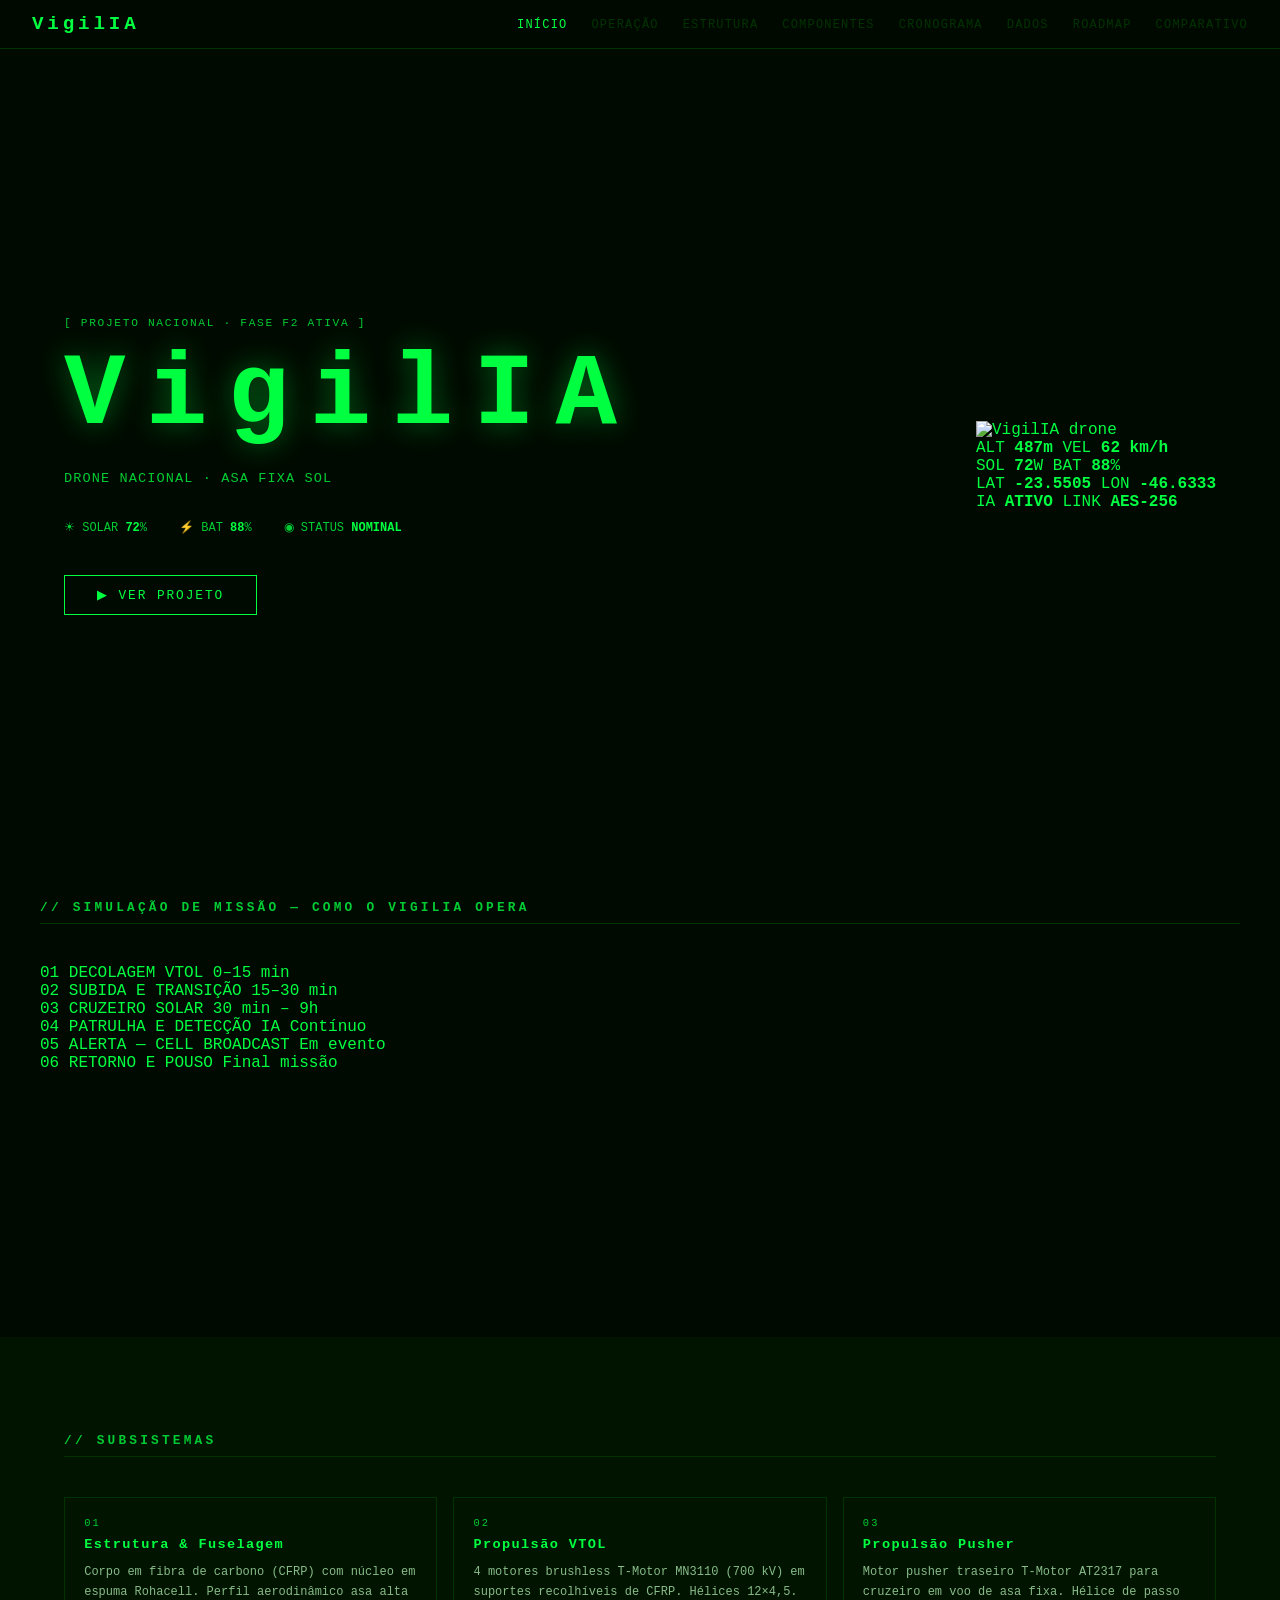
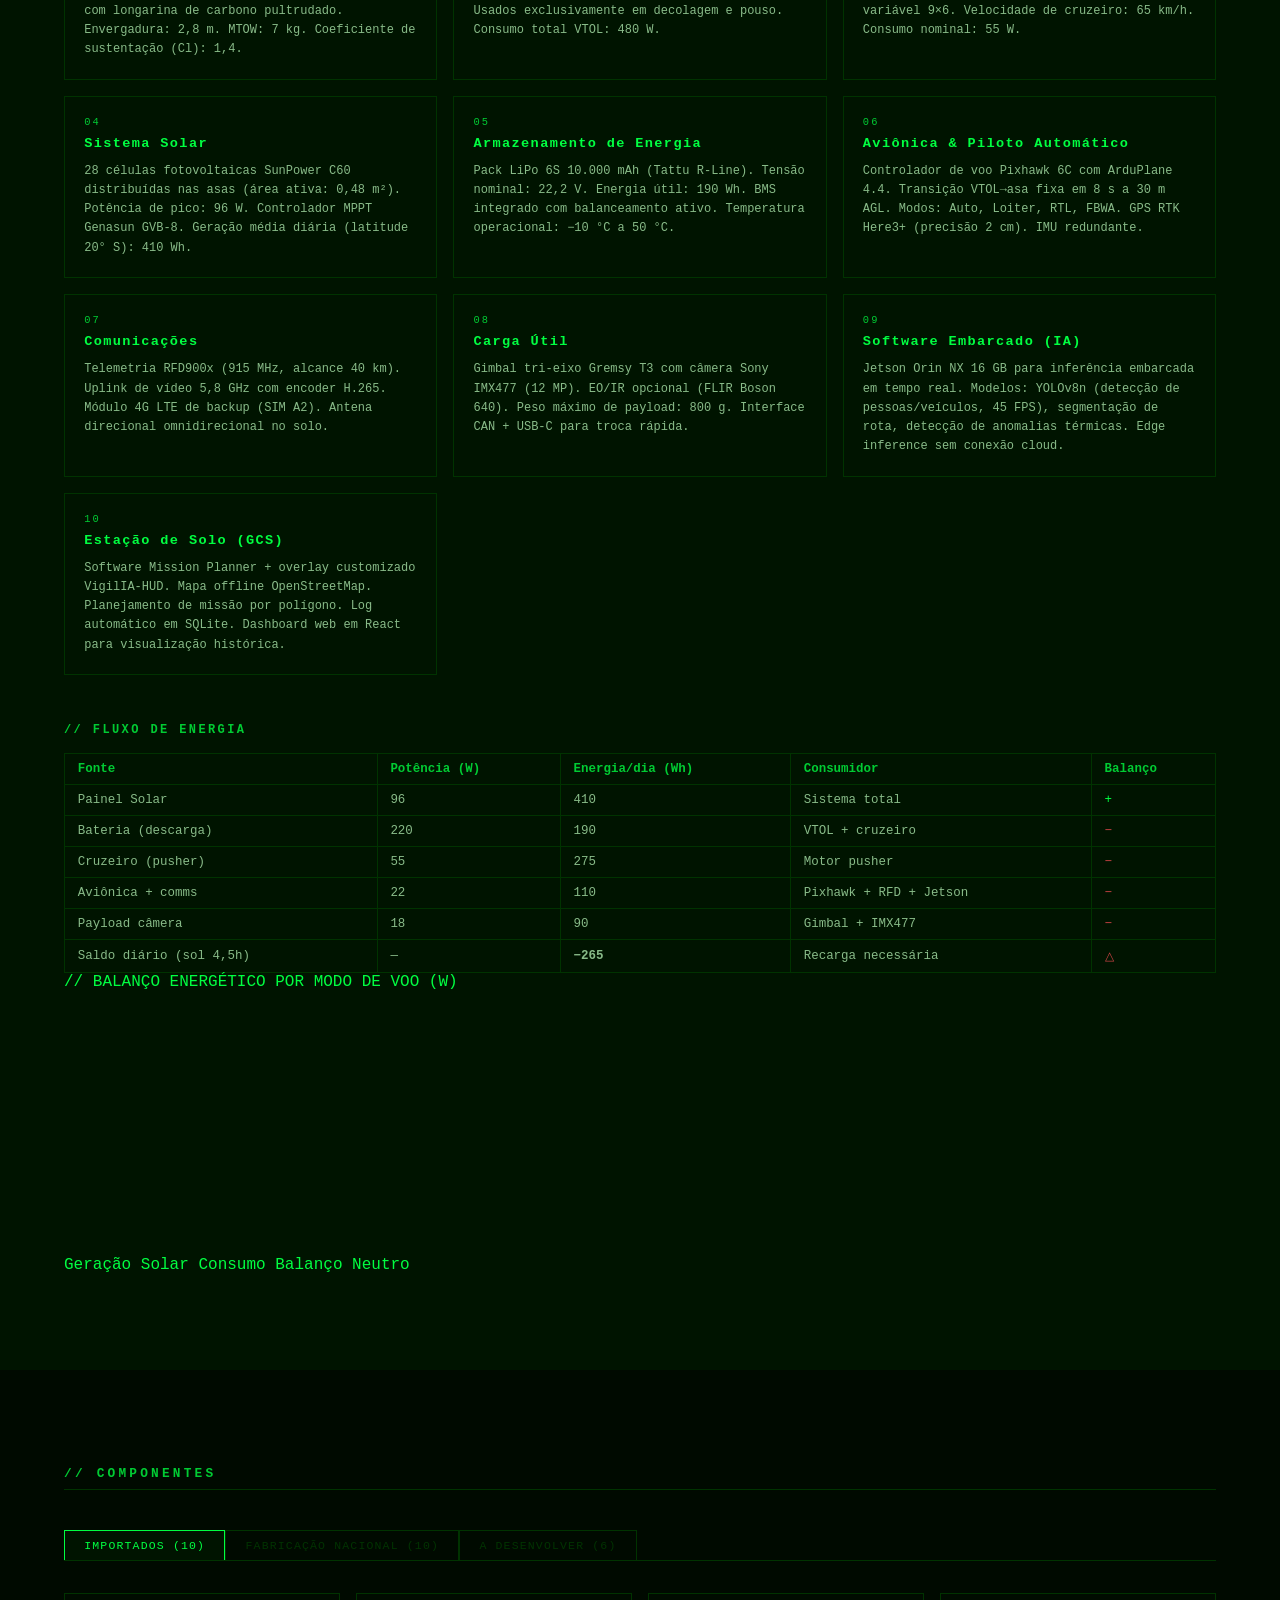
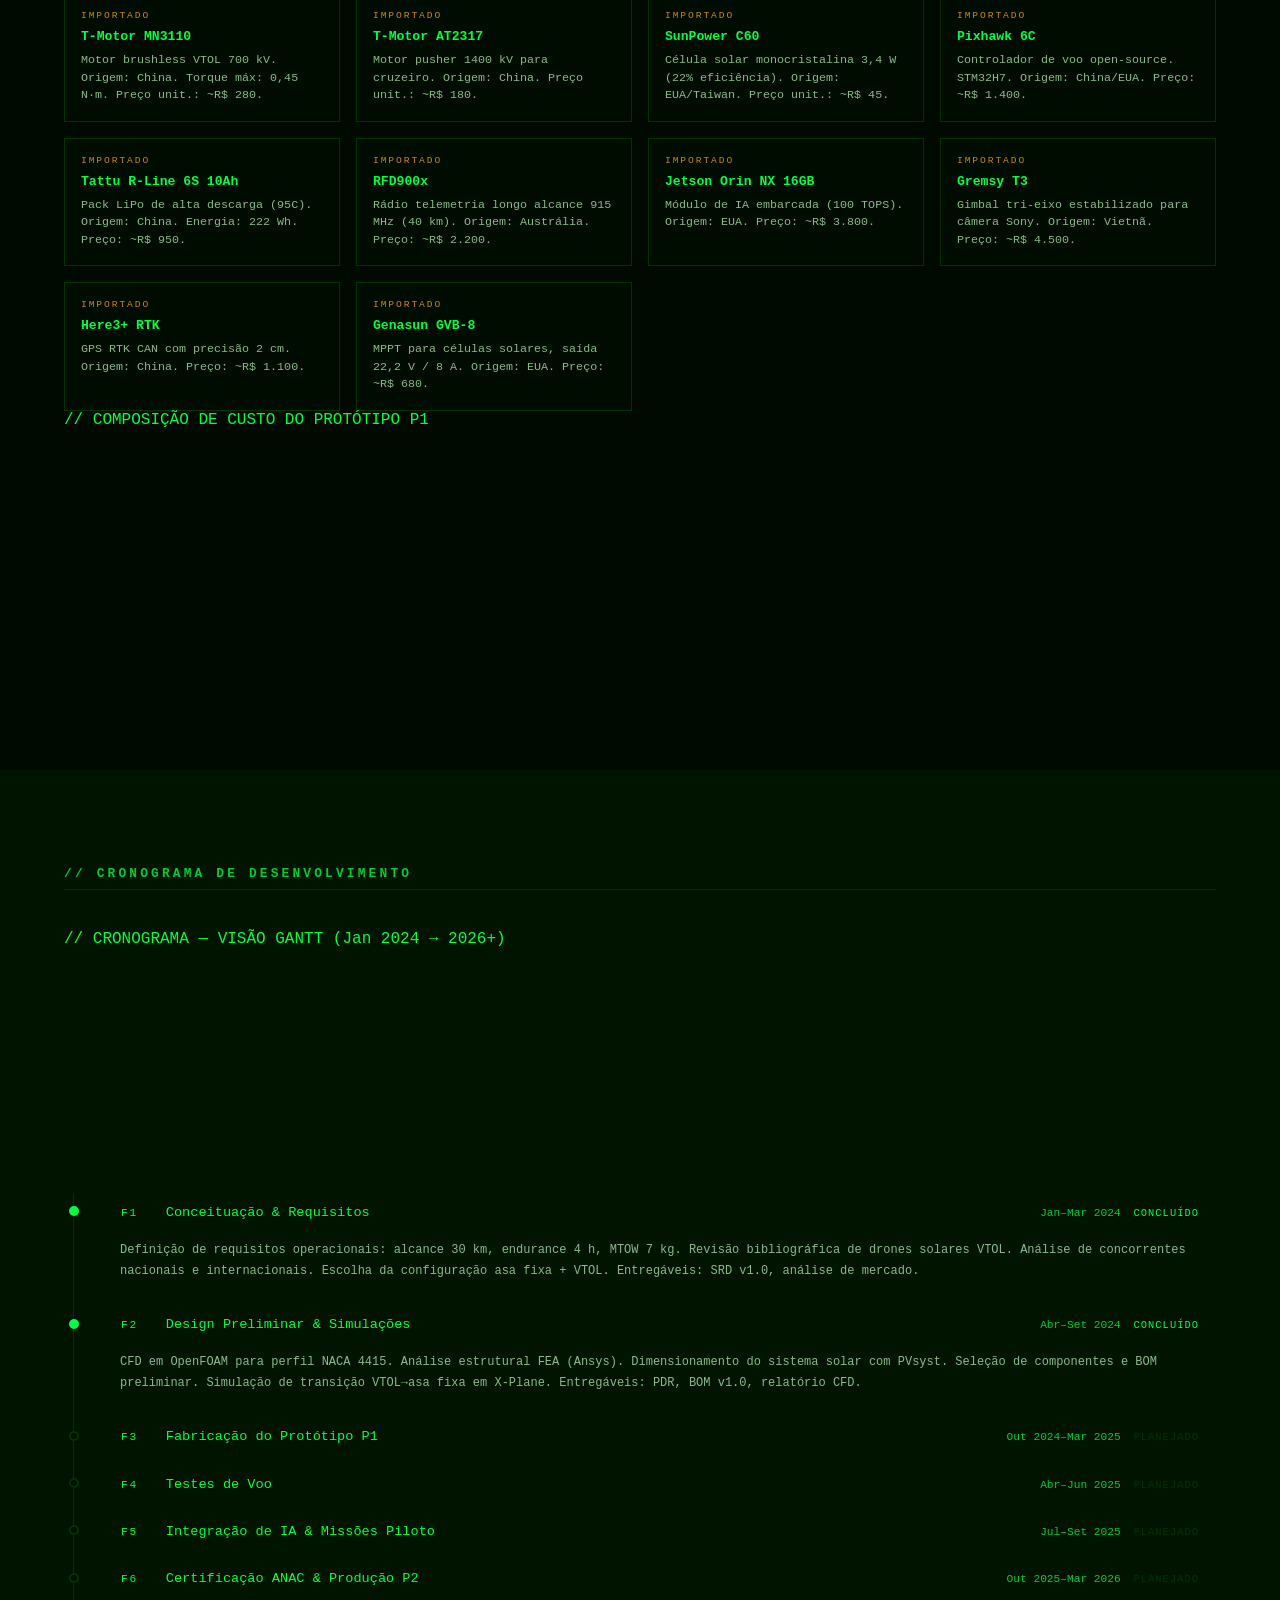
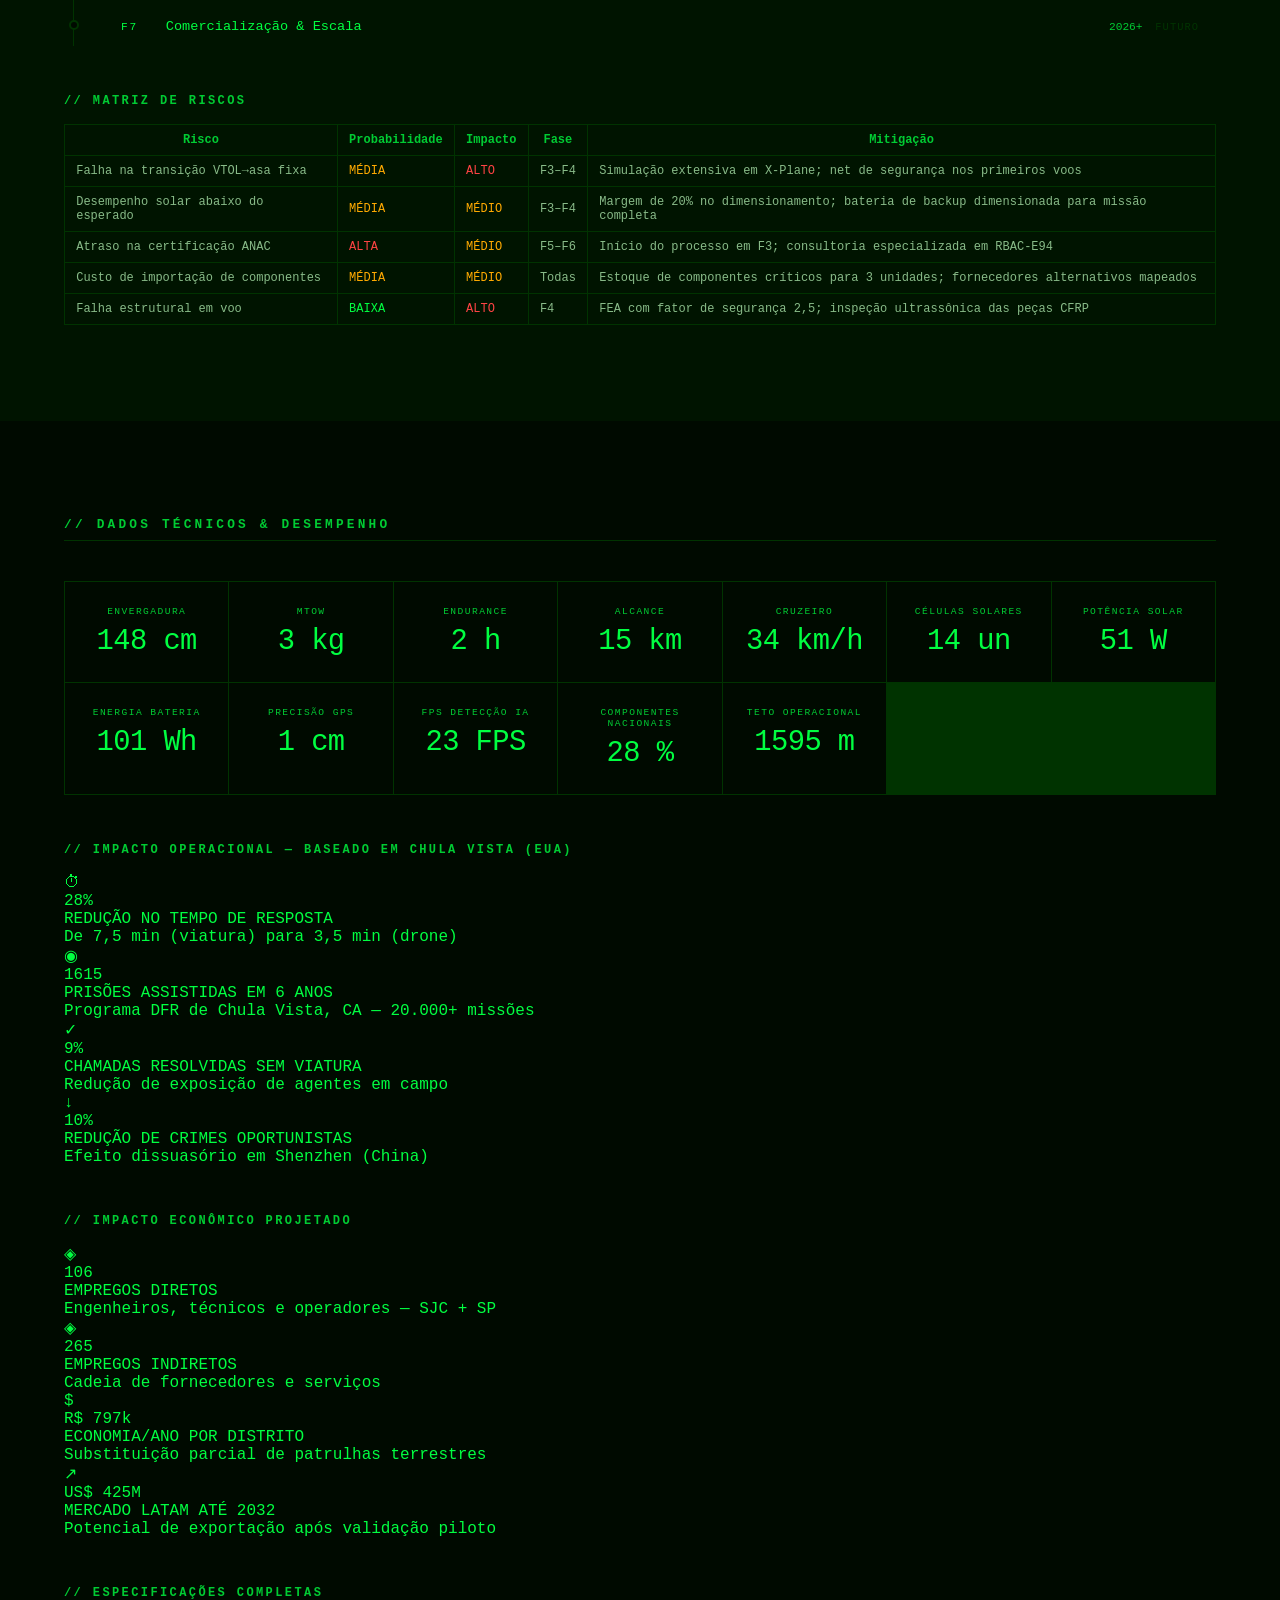
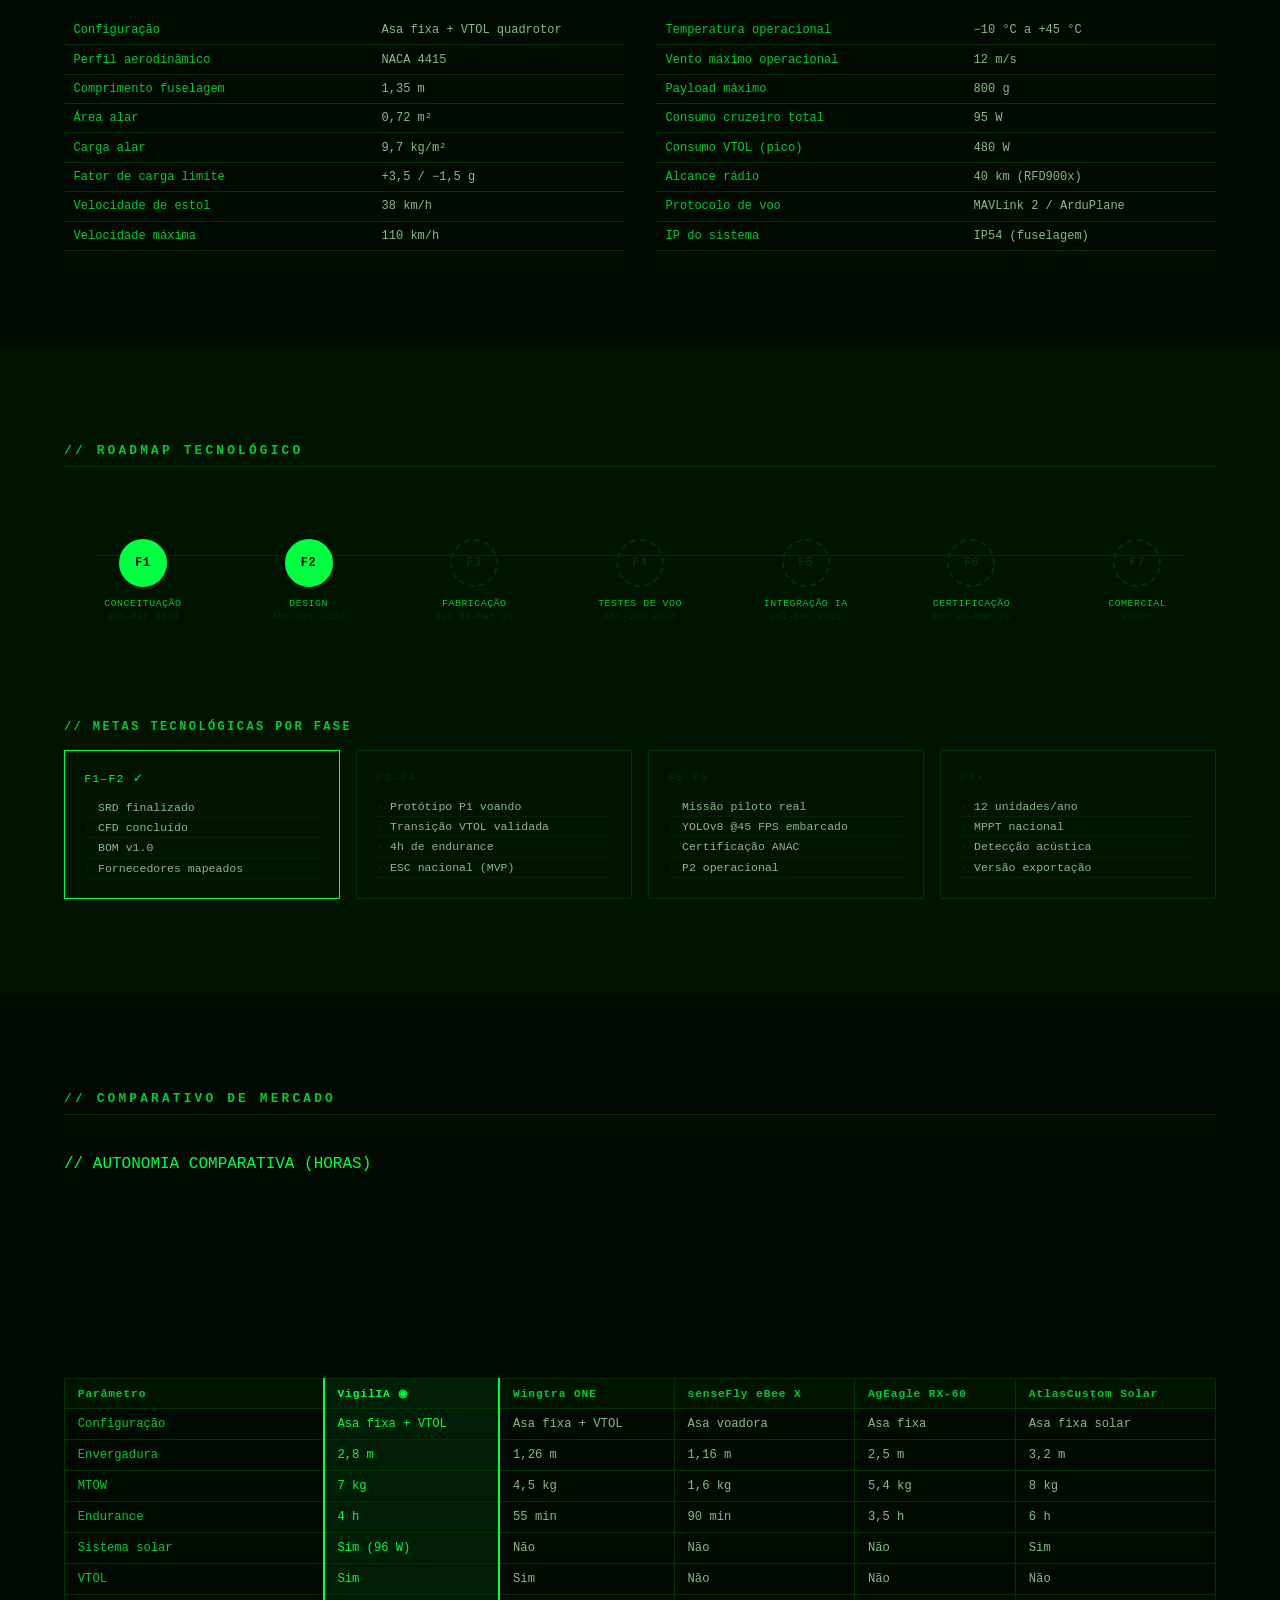
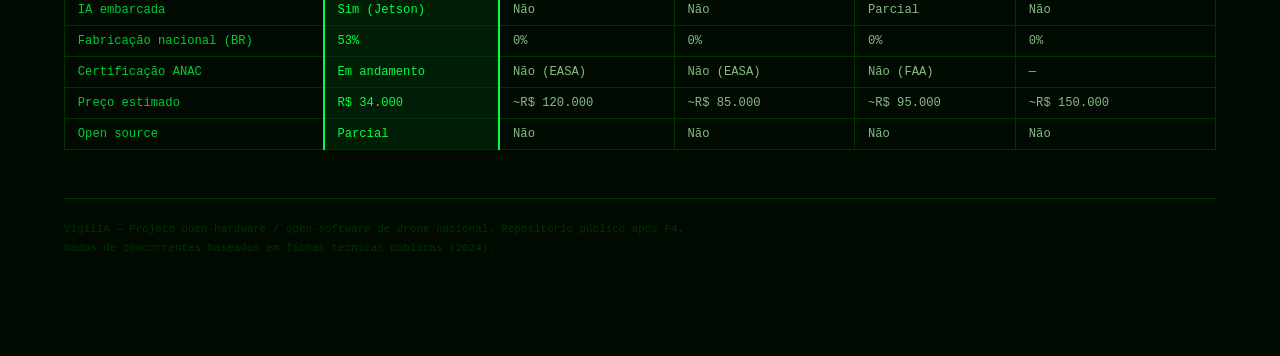
==== vigilia.html @ b1a22eb0 "html com novas metricas e mudanças visuais e estruturais" ====
<!DOCTYPE html>
<html lang="pt-BR">
<head>
  <meta charset="UTF-8">
  <meta name="viewport" content="width=device-width, initial-scale=1.0">
  <title>VigilIA — Drone Nacional Asa Fixa Solar</title>
  <link rel="stylesheet" href="css/vigilia.css">
    <!-- overrides pontuais: adicione aqui se necessário -->
</head>
<body>

  <nav id="navbar">
    <div class="nav-logo">VigilIA</div>
    <ul class="nav-links">
      <li><a href="#secao-1" data-section="secao-1">INÍCIO</a></li>
      <li><a href="#secao-op" data-section="secao-op">OPERAÇÃO</a></li>
      <li><a href="#secao-2" data-section="secao-2">ESTRUTURA</a></li>
      <li><a href="#secao-3" data-section="secao-3">COMPONENTES</a></li>
      <li><a href="#secao-4" data-section="secao-4">CRONOGRAMA</a></li>
      <li><a href="#secao-5" data-section="secao-5">DADOS</a></li>
      <li><a href="#secao-6" data-section="secao-6">ROADMAP</a></li>
      <li><a href="#secao-7" data-section="secao-7">COMPARATIVO</a></li>
    </ul>
  </nav>

  <canvas id="matrix-canvas"></canvas>

  <section id="secao-1">
    <div class="hero-wrapper">
      <div class="hero-text">
        <div class="hero-tag">[ PROJETO NACIONAL · FASE F2 ATIVA ]</div>
        <h1 class="hero-title">VigilIA</h1>
        <p class="hero-subtitle" id="hero-subtitle"></p>
        <div class="hero-tel">
          <span>☀ SOLAR <strong>72</strong>%</span>
          <span>⚡ BAT <strong>88</strong>%</span>
          <span>◉ STATUS <strong>NOMINAL</strong></span>
        </div>
        <a href="#secao-2" class="hero-cta">▶ VER PROJETO</a>
      </div>
      <div class="hero-visual">
        <div class="hero-drone-scene">
          <!-- Imagem do drone -->
          <img src="assets/drone.png" alt="VigilIA drone" class="drone-img" id="hero-drone-img"/>
          <!-- HUD overlay sobre a imagem -->
          <div class="hud-overlay">
            <div class="hud-corner hud-tl">
              <span class="hud-line">ALT <strong>487m</strong></span>
              <span class="hud-line">VEL <strong>62 km/h</strong></span>
            </div>
            <div class="hud-corner hud-tr">
              <span class="hud-line">SOL <strong id="tel-solar">72</strong>W</span>
              <span class="hud-line">BAT <strong id="tel-bat">88</strong>%</span>
            </div>
            <div class="hud-corner hud-bl">
              <span class="hud-line">LAT <strong>-23.5505</strong></span>
              <span class="hud-line">LON <strong>-46.6333</strong></span>
            </div>
            <div class="hud-corner hud-br">
              <span class="hud-line">IA <strong class="blink-text">ATIVO</strong></span>
              <span class="hud-line">LINK <strong>AES-256</strong></span>
            </div>
            <!-- Crosshair central -->
            <div class="hud-crosshair">
              <div class="crosshair-ring"></div>
              <div class="crosshair-ring ring-2"></div>
              <div class="crosshair-dot"></div>
            </div>
            <!-- Scan line animada -->
            <div class="hud-scanline"></div>
          </div>
        </div>
      </div>
    </div>
  </section>

  <section id="secao-op">
    <div class="section-container">
      <h2 class="section-title">// SIMULAÇÃO DE MISSÃO — COMO O VIGILIA OPERA</h2>
      <div class="mission-layout">

        <!-- Painel esquerdo: seletor de fases -->
        <div class="mission-phases">
          <div class="phase-item active" data-phase="0">
            <span class="phase-num">01</span>
            <span class="phase-name">DECOLAGEM VTOL</span>
            <span class="phase-time">0–15 min</span>
          </div>
          <div class="phase-item" data-phase="1">
            <span class="phase-num">02</span>
            <span class="phase-name">SUBIDA E TRANSIÇÃO</span>
            <span class="phase-time">15–30 min</span>
          </div>
          <div class="phase-item" data-phase="2">
            <span class="phase-num">03</span>
            <span class="phase-name">CRUZEIRO SOLAR</span>
            <span class="phase-time">30 min – 9h</span>
          </div>
          <div class="phase-item" data-phase="3">
            <span class="phase-num">04</span>
            <span class="phase-name">PATRULHA E DETECÇÃO IA</span>
            <span class="phase-time">Contínuo</span>
          </div>
          <div class="phase-item" data-phase="4">
            <span class="phase-num">05</span>
            <span class="phase-name">ALERTA — CELL BROADCAST</span>
            <span class="phase-time">Em evento</span>
          </div>
          <div class="phase-item" data-phase="5">
            <span class="phase-num">06</span>
            <span class="phase-name">RETORNO E POUSO</span>
            <span class="phase-time">Final missão</span>
          </div>
        </div>

        <!-- Painel direito: detalhe da fase selecionada -->
        <div class="mission-detail">
          <div class="mission-screen">
            <canvas id="mission-canvas" width="420" height="260"></canvas>
          </div>
          <div class="mission-info">
            <div class="mission-stat-row" id="mission-stats"></div>
            <p class="mission-desc" id="mission-desc"></p>
          </div>
        </div>

      </div>
    </div>
  </section>

  <section id="secao-2">
    <div class="section-container">
      <h2 class="section-title">// SUBSISTEMAS</h2>
      <div class="subsys-grid">
        <div class="subsys-card">
          <div class="subsys-num">01</div>
          <h3>Estrutura &amp; Fuselagem</h3>
          <p>Corpo em fibra de carbono (CFRP) com núcleo em espuma Rohacell. Perfil aerodinâmico asa alta com longarina de carbono pultrudado. Envergadura: 2,8 m. MTOW: 7 kg. Coeficiente de sustentação (Cl): 1,4.</p>
        </div>
        <div class="subsys-card">
          <div class="subsys-num">02</div>
          <h3>Propulsão VTOL</h3>
          <p>4 motores brushless T-Motor MN3110 (700 kV) em suportes recolhíveis de CFRP. Hélices 12×4,5. Usados exclusivamente em decolagem e pouso. Consumo total VTOL: 480 W.</p>
        </div>
        <div class="subsys-card">
          <div class="subsys-num">03</div>
          <h3>Propulsão Pusher</h3>
          <p>Motor pusher traseiro T-Motor AT2317 para cruzeiro em voo de asa fixa. Hélice de passo variável 9×6. Velocidade de cruzeiro: 65 km/h. Consumo nominal: 55 W.</p>
        </div>
        <div class="subsys-card">
          <div class="subsys-num">04</div>
          <h3>Sistema Solar</h3>
          <p>28 células fotovoltaicas SunPower C60 distribuídas nas asas (área ativa: 0,48 m²). Potência de pico: 96 W. Controlador MPPT Genasun GVB-8. Geração média diária (latitude 20° S): 410 Wh.</p>
        </div>
        <div class="subsys-card">
          <div class="subsys-num">05</div>
          <h3>Armazenamento de Energia</h3>
          <p>Pack LiPo 6S 10.000 mAh (Tattu R-Line). Tensão nominal: 22,2 V. Energia útil: 190 Wh. BMS integrado com balanceamento ativo. Temperatura operacional: −10 °C a 50 °C.</p>
        </div>
        <div class="subsys-card">
          <div class="subsys-num">06</div>
          <h3>Aviônica &amp; Piloto Automático</h3>
          <p>Controlador de voo Pixhawk 6C com ArduPlane 4.4. Transição VTOL→asa fixa em 8 s a 30 m AGL. Modos: Auto, Loiter, RTL, FBWA. GPS RTK Here3+ (precisão 2 cm). IMU redundante.</p>
        </div>
        <div class="subsys-card">
          <div class="subsys-num">07</div>
          <h3>Comunicações</h3>
          <p>Telemetria RFD900x (915 MHz, alcance 40 km). Uplink de vídeo 5,8 GHz com encoder H.265. Módulo 4G LTE de backup (SIM A2). Antena direcional omnidirecional no solo.</p>
        </div>
        <div class="subsys-card">
          <div class="subsys-num">08</div>
          <h3>Carga Útil</h3>
          <p>Gimbal tri-eixo Gremsy T3 com câmera Sony IMX477 (12 MP). EO/IR opcional (FLIR Boson 640). Peso máximo de payload: 800 g. Interface CAN + USB-C para troca rápida.</p>
        </div>
        <div class="subsys-card">
          <div class="subsys-num">09</div>
          <h3>Software Embarcado (IA)</h3>
          <p>Jetson Orin NX 16 GB para inferência embarcada em tempo real. Modelos: YOLOv8n (detecção de pessoas/veículos, 45 FPS), segmentação de rota, detecção de anomalias térmicas. Edge inference sem conexão cloud.</p>
        </div>
        <div class="subsys-card">
          <div class="subsys-num">10</div>
          <h3>Estação de Solo (GCS)</h3>
          <p>Software Mission Planner + overlay customizado VigilIA-HUD. Mapa offline OpenStreetMap. Planejamento de missão por polígono. Log automático em SQLite. Dashboard web em React para visualização histórica.</p>
        </div>
      </div>

      <h3 class="subsection-title">// FLUXO DE ENERGIA</h3>
      <table class="energy-table">
        <thead>
          <tr>
            <th>Fonte</th><th>Potência (W)</th><th>Energia/dia (Wh)</th><th>Consumidor</th><th>Balanço</th>
          </tr>
        </thead>
        <tbody>
          <tr><td>Painel Solar</td><td>96</td><td>410</td><td>Sistema total</td><td class="pos">+</td></tr>
          <tr><td>Bateria (descarga)</td><td>220</td><td>190</td><td>VTOL + cruzeiro</td><td class="neg">−</td></tr>
          <tr><td>Cruzeiro (pusher)</td><td>55</td><td>275</td><td>Motor pusher</td><td class="neg">−</td></tr>
          <tr><td>Aviônica + comms</td><td>22</td><td>110</td><td>Pixhawk + RFD + Jetson</td><td class="neg">−</td></tr>
          <tr><td>Payload câmera</td><td>18</td><td>90</td><td>Gimbal + IMX477</td><td class="neg">−</td></tr>
          <tr><td>Saldo diário (sol 4,5h)</td><td>—</td><td><strong>−265</strong></td><td>Recarga necessária</td><td class="neg">△</td></tr>
        </tbody>
      </table>

      <div class="chart-wrap" id="chart-energia">
        <div class="chart-title">// BALANÇO ENERGÉTICO POR MODO DE VOO (W)</div>
        <canvas id="canvas-energia" height="260"></canvas>
        <div class="chart-legend">
          <span><span class="legend-dot" style="background:#00ff41"></span>Geração Solar</span>
          <span><span class="legend-dot" style="background:#cc4444"></span>Consumo</span>
          <span><span class="legend-dot" style="background:#ffaa00"></span>Balanço Neutro</span>
        </div>
      </div>
    </div>
  </section>

  <section id="secao-3">
    <div class="section-container">
      <h2 class="section-title">// COMPONENTES</h2>
      <div class="comp-tabs">
        <button class="comp-tab active" data-panel="importados">IMPORTADOS (10)</button>
        <button class="comp-tab" data-panel="nacionais">FABRICAÇÃO NACIONAL (10)</button>
        <button class="comp-tab" data-panel="desenvolver">A DESENVOLVER (6)</button>
      </div>

      <div id="panel-importados" class="comp-panel active">
        <div class="comp-grid">
          <div class="comp-card import">
            <div class="comp-tag">IMPORTADO</div>
            <h4>T-Motor MN3110</h4>
            <p>Motor brushless VTOL 700 kV. Origem: China. Torque máx: 0,45 N·m. Preço unit.: ~R$ 280.</p>
          </div>
          <div class="comp-card import">
            <div class="comp-tag">IMPORTADO</div>
            <h4>T-Motor AT2317</h4>
            <p>Motor pusher 1400 kV para cruzeiro. Origem: China. Preço unit.: ~R$ 180.</p>
          </div>
          <div class="comp-card import">
            <div class="comp-tag">IMPORTADO</div>
            <h4>SunPower C60</h4>
            <p>Célula solar monocristalina 3,4 W (22% eficiência). Origem: EUA/Taiwan. Preço unit.: ~R$ 45.</p>
          </div>
          <div class="comp-card import">
            <div class="comp-tag">IMPORTADO</div>
            <h4>Pixhawk 6C</h4>
            <p>Controlador de voo open-source. STM32H7. Origem: China/EUA. Preço: ~R$ 1.400.</p>
          </div>
          <div class="comp-card import">
            <div class="comp-tag">IMPORTADO</div>
            <h4>Tattu R-Line 6S 10Ah</h4>
            <p>Pack LiPo de alta descarga (95C). Origem: China. Energia: 222 Wh. Preço: ~R$ 950.</p>
          </div>
          <div class="comp-card import">
            <div class="comp-tag">IMPORTADO</div>
            <h4>RFD900x</h4>
            <p>Rádio telemetria longo alcance 915 MHz (40 km). Origem: Austrália. Preço: ~R$ 2.200.</p>
          </div>
          <div class="comp-card import">
            <div class="comp-tag">IMPORTADO</div>
            <h4>Jetson Orin NX 16GB</h4>
            <p>Módulo de IA embarcada (100 TOPS). Origem: EUA. Preço: ~R$ 3.800.</p>
          </div>
          <div class="comp-card import">
            <div class="comp-tag">IMPORTADO</div>
            <h4>Gremsy T3</h4>
            <p>Gimbal tri-eixo estabilizado para câmera Sony. Origem: Vietnã. Preço: ~R$ 4.500.</p>
          </div>
          <div class="comp-card import">
            <div class="comp-tag">IMPORTADO</div>
            <h4>Here3+ RTK</h4>
            <p>GPS RTK CAN com precisão 2 cm. Origem: China. Preço: ~R$ 1.100.</p>
          </div>
          <div class="comp-card import">
            <div class="comp-tag">IMPORTADO</div>
            <h4>Genasun GVB-8</h4>
            <p>MPPT para células solares, saída 22,2 V / 8 A. Origem: EUA. Preço: ~R$ 680.</p>
          </div>
        </div>
        <div class="chart-wrap" id="chart-donut">
          <div class="chart-title">// COMPOSIÇÃO DE CUSTO DO PROTÓTIPO P1</div>
          <canvas id="canvas-donut" height="240"></canvas>
        </div>
      </div>

      <div id="panel-nacionais" class="comp-panel">
        <div class="comp-grid">
          <div class="comp-card nacional">
            <div class="comp-tag">FABRICAÇÃO NACIONAL</div>
            <h4>Fuselagem CFRP</h4>
            <p>Moldagem por infusão a vácuo em fibra de carbono 3K 200g/m². Produzida em SP. Custo estimado: R$ 2.800/unidade.</p>
          </div>
          <div class="comp-card nacional">
            <div class="comp-tag">FABRICAÇÃO NACIONAL</div>
            <h4>Asa principal</h4>
            <p>Nervuras em PLA-CF cortadas em CNC, longarina pultrudada importada, revestimento em Oracover. Fabricação local. Custo: R$ 1.200.</p>
          </div>
          <div class="comp-card nacional">
            <div class="comp-tag">FABRICAÇÃO NACIONAL</div>
            <h4>Suportes VTOL recolhíveis</h4>
            <p>Perfil CFRP quadrado 10×10 mm com dobradiça em alumínio 6061 usinado. Fabricação: oficina parceira MG. Custo: R$ 480.</p>
          </div>
          <div class="comp-card nacional">
            <div class="comp-tag">FABRICAÇÃO NACIONAL</div>
            <h4>PCB Distribuição de Potência</h4>
            <p>Power Distribution Board customizada com proteção por fusível 40A e monitoramento de corrente por shunt. Produzida em parceiro EMS local. Custo: R$ 320/placa.</p>
          </div>
          <div class="comp-card nacional">
            <div class="comp-tag">FABRICAÇÃO NACIONAL</div>
            <h4>Case da GCS</h4>
            <p>Maleta Pelican 1510 adaptada com painel frontal em alumínio anodizado, 3 conectores LEMO e tela 10" embedded. Integração local. Custo: R$ 1.800.</p>
          </div>
          <div class="comp-card nacional">
            <div class="comp-tag">FABRICAÇÃO NACIONAL</div>
            <h4>Software GCS HUD</h4>
            <p>Overlay VigilIA-HUD desenvolvido internamente em Python/PyQt5. Open-source. Custo de desenvolvimento: incorporado ao projeto.</p>
          </div>
          <div class="comp-card nacional">
            <div class="comp-tag">FABRICAÇÃO NACIONAL</div>
            <h4>Carenagem da Carga Útil</h4>
            <p>Impressão 3D em PETG com acabamento em epóxi. Encaixe rápido (quarter-turn). Fabricação interna. Custo: R$ 95/peça.</p>
          </div>
          <div class="comp-card nacional">
            <div class="comp-tag">FABRICAÇÃO NACIONAL</div>
            <h4>Trem de pouso VTOL</h4>
            <p>Fibra de vidro com amortecedor em borracha siliconada. Fixação por pino de titânio. Fabricação: parceiro aeronáutico CE. Custo: R$ 360.</p>
          </div>
          <div class="comp-card nacional">
            <div class="comp-tag">FABRICAÇÃO NACIONAL</div>
            <h4>Hélices CNC</h4>
            <p>Hélices 12×4,5 fresadas em fibra de carbono balanceadas estaticamente. Fabricação em torno CNC 4 eixos. Custo: R$ 220/par.</p>
          </div>
          <div class="comp-card nacional">
            <div class="comp-tag">FABRICAÇÃO NACIONAL</div>
            <h4>Modelos de IA embarcados</h4>
            <p>Modelos YOLOv8 treinados e exportados para TensorRT com dataset nacional anotado (15.000 imagens). Desenvolvido internamente. Custo: GPUs em nuvem ~R$ 800.</p>
          </div>
        </div>
      </div>

      <div id="panel-desenvolver" class="comp-panel">
        <div class="comp-grid">
          <div class="comp-card desenvolver">
            <div class="comp-tag">A DESENVOLVER</div>
            <h4>ESC Inteligente Nacional</h4>
            <p>Controlador eletrônico de velocidade com telemetria CAN integrada e proteção térmica. Substituirá ESCs importados. Fase: prototipagem F3.</p>
          </div>
          <div class="comp-card desenvolver">
            <div class="comp-tag">A DESENVOLVER</div>
            <h4>BMS Nacional</h4>
            <p>Battery Management System com balanceamento ativo, SOH estimado por ML e interface CAN. Fase: especificação F3.</p>
          </div>
          <div class="comp-card desenvolver">
            <div class="comp-tag">A DESENVOLVER</div>
            <h4>MPPT Nacional</h4>
            <p>Substituição do Genasun por controlador solar MPPT com rastreamento perturba-e-observa desenvolvido em hardware aberto. Fase: pesquisa F4.</p>
          </div>
          <div class="comp-card desenvolver">
            <div class="comp-tag">A DESENVOLVER</div>
            <h4>Módulo de Detecção Acústica</h4>
            <p>Array de microfones MEMS para detecção de disparos e alarmes no solo, processado no Jetson. Fase: pesquisa F4.</p>
          </div>
          <div class="comp-card desenvolver">
            <div class="comp-tag">A DESENVOLVER</div>
            <h4>Antena Direcional de Rastreio</h4>
            <p>Antena Yagi autorastreadora em azimute/elevação para link de 40+ km. Controle por Arduino + MAVLink. Fase: F3.</p>
          </div>
          <div class="comp-card desenvolver">
            <div class="comp-tag">A DESENVOLVER</div>
            <h4>Plataforma de Certificação ANAC</h4>
            <p>Documentação técnica e processos para enquadramento RFN-RPAS. Parceria com instituição certificadora. Fase: F5–F6.</p>
          </div>
        </div>

        <div class="chart-wrap" id="chart-escala">
          <div class="chart-title">// CUSTO UNITÁRIO × ESCALA DE PRODUÇÃO (R$)</div>
          <canvas id="canvas-escala" height="220"></canvas>
          <div class="chart-legend">
            <span><span class="legend-dot" style="background:#00ff41"></span>Valor mínimo</span>
            <span><span class="legend-dot" style="background:#00cc33"></span>Valor máximo</span>
          </div>
        </div>

        <h3 class="subsection-title">// TABELA DE CUSTOS — PROTÓTIPO P1</h3>
        <table class="cost-table">
          <thead>
            <tr><th>Categoria</th><th>Itens</th><th>Custo Estimado (R$)</th><th>% do Total</th></tr>
          </thead>
          <tbody>
            <tr><td>Componentes Importados</td><td>10</td><td>15.130</td><td>47%</td></tr>
            <tr><td>Fabricação Nacional</td><td>10</td><td>8.073</td><td>25%</td></tr>
            <tr><td>Desenvolvimento de Software</td><td>—</td><td>4.800</td><td>15%</td></tr>
            <tr><td>Testes e Certificação</td><td>—</td><td>3.200</td><td>10%</td></tr>
            <tr><td>Contingência (10%)</td><td>—</td><td>3.120</td><td>—</td></tr>
            <tr class="total"><td colspan="2">TOTAL P1</td><td>34.323</td><td>100%</td></tr>
          </tbody>
        </table>
      </div>
    </div>
  </section>

  <section id="secao-4">
    <div class="section-container">
      <h2 class="section-title">// CRONOGRAMA DE DESENVOLVIMENTO</h2>
      <div class="chart-wrap" id="chart-gantt">
        <div class="chart-title">// CRONOGRAMA — VISÃO GANTT (Jan 2024 → 2026+)</div>
        <canvas id="canvas-gantt" height="240"></canvas>
      </div>

      <div class="timeline">

        <div class="tl-node completed" data-phase="F1">
          <div class="tl-dot"></div>
          <div class="tl-header">
            <span class="tl-phase">F1</span>
            <span class="tl-name">Conceituação &amp; Requisitos</span>
            <span class="tl-date">Jan–Mar 2024</span>
            <span class="tl-status">CONCLUÍDO</span>
          </div>
          <div class="tl-body">
            <p>Definição de requisitos operacionais: alcance 30 km, endurance 4 h, MTOW 7 kg. Revisão bibliográfica de drones solares VTOL. Análise de concorrentes nacionais e internacionais. Escolha da configuração asa fixa + VTOL. Entregáveis: SRD v1.0, análise de mercado.</p>
          </div>
        </div>

        <div class="tl-node completed" data-phase="F2">
          <div class="tl-dot"></div>
          <div class="tl-header">
            <span class="tl-phase">F2</span>
            <span class="tl-name">Design Preliminar &amp; Simulações</span>
            <span class="tl-date">Abr–Set 2024</span>
            <span class="tl-status">CONCLUÍDO</span>
          </div>
          <div class="tl-body">
            <p>CFD em OpenFOAM para perfil NACA 4415. Análise estrutural FEA (Ansys). Dimensionamento do sistema solar com PVsyst. Seleção de componentes e BOM preliminar. Simulação de transição VTOL→asa fixa em X-Plane. Entregáveis: PDR, BOM v1.0, relatório CFD.</p>
          </div>
        </div>

        <div class="tl-node pending" data-phase="F3">
          <div class="tl-dot"></div>
          <div class="tl-header">
            <span class="tl-phase">F3</span>
            <span class="tl-name">Fabricação do Protótipo P1</span>
            <span class="tl-date">Out 2024–Mar 2025</span>
            <span class="tl-status">PLANEJADO</span>
          </div>
          <div class="tl-body">
            <p>Moldagem da fuselagem em CFRP. Fabricação das asas e suportes VTOL. Montagem da eletrônica e integração do Pixhawk. Integração do sistema solar e BMS. Testes em bancada de todos os subsistemas. Entregáveis: Protótipo P1, relatório de testes em bancada.</p>
          </div>
        </div>

        <div class="tl-node pending" data-phase="F4">
          <div class="tl-dot"></div>
          <div class="tl-header">
            <span class="tl-phase">F4</span>
            <span class="tl-name">Testes de Voo</span>
            <span class="tl-date">Abr–Jun 2025</span>
            <span class="tl-status">PLANEJADO</span>
          </div>
          <div class="tl-body">
            <p>Voos de decolagem e pouso VTOL (10 sorties). Voos de transição VTOL→asa fixa. Voos de endurance (meta: 4 h). Testes de payload e gimbal. Ajuste de PID e tuning do ArduPlane. Entregáveis: relatório de testes de voo, dados de telemetria, vídeo de demonstração.</p>
          </div>
        </div>

        <div class="tl-node pending" data-phase="F5">
          <div class="tl-dot"></div>
          <div class="tl-header">
            <span class="tl-phase">F5</span>
            <span class="tl-name">Integração de IA &amp; Missões Piloto</span>
            <span class="tl-date">Jul–Set 2025</span>
            <span class="tl-status">PLANEJADO</span>
          </div>
          <div class="tl-body">
            <p>Deploy dos modelos YOLOv8 no Jetson Orin. Missão piloto de vigilância urbana (parceria prefeitura). Validação de detecção em cenário real. Relatório de desempenho de IA. Refinamento do dataset com dados reais.</p>
          </div>
        </div>

        <div class="tl-node pending" data-phase="F6">
          <div class="tl-dot"></div>
          <div class="tl-header">
            <span class="tl-phase">F6</span>
            <span class="tl-name">Certificação ANAC &amp; Produção P2</span>
            <span class="tl-date">Out 2025–Mar 2026</span>
            <span class="tl-status">PLANEJADO</span>
          </div>
          <div class="tl-body">
            <p>Processo de habilitação RFN-RPAS na ANAC. Produção do segundo protótipo P2 com melhorias. Testes de confiabilidade (MTBF). Negociação com potenciais clientes (segurança pública, agro). Entregáveis: certificado ANAC, P2 operacional.</p>
          </div>
        </div>

        <div class="tl-node pending" data-phase="F7">
          <div class="tl-dot"></div>
          <div class="tl-header">
            <span class="tl-phase">F7</span>
            <span class="tl-name">Comercialização &amp; Escala</span>
            <span class="tl-date">2026+</span>
            <span class="tl-status">FUTURO</span>
          </div>
          <div class="tl-body">
            <p>Lançamento comercial. Linha de produção semiautomatizada. Meta: 12 unidades/ano no primeiro ciclo. Versão exportação com frequências homologadas. Formação de distribuidores regionais.</p>
          </div>
        </div>

      </div>

      <h3 class="subsection-title">// MATRIZ DE RISCOS</h3>
      <table class="risk-table">
        <thead>
          <tr><th>Risco</th><th>Probabilidade</th><th>Impacto</th><th>Fase</th><th>Mitigação</th></tr>
        </thead>
        <tbody>
          <tr>
            <td>Falha na transição VTOL→asa fixa</td>
            <td class="risk-med">MÉDIA</td><td class="risk-high">ALTO</td><td>F3–F4</td>
            <td>Simulação extensiva em X-Plane; net de segurança nos primeiros voos</td>
          </tr>
          <tr>
            <td>Desempenho solar abaixo do esperado</td>
            <td class="risk-med">MÉDIA</td><td class="risk-med">MÉDIO</td><td>F3–F4</td>
            <td>Margem de 20% no dimensionamento; bateria de backup dimensionada para missão completa</td>
          </tr>
          <tr>
            <td>Atraso na certificação ANAC</td>
            <td class="risk-high">ALTA</td><td class="risk-med">MÉDIO</td><td>F5–F6</td>
            <td>Início do processo em F3; consultoria especializada em RBAC-E94</td>
          </tr>
          <tr>
            <td>Custo de importação de componentes</td>
            <td class="risk-med">MÉDIA</td><td class="risk-med">MÉDIO</td><td>Todas</td>
            <td>Estoque de componentes críticos para 3 unidades; fornecedores alternativos mapeados</td>
          </tr>
          <tr>
            <td>Falha estrutural em voo</td>
            <td class="risk-low">BAIXA</td><td class="risk-high">ALTO</td><td>F4</td>
            <td>FEA com fator de segurança 2,5; inspeção ultrassônica das peças CFRP</td>
          </tr>
        </tbody>
      </table>
    </div>
  </section>

  <section id="secao-5">
    <div class="section-container">
      <h2 class="section-title">// DADOS TÉCNICOS &amp; DESEMPENHO</h2>
      <div class="stats-grid">
        <div class="stat-block">
          <div class="stat-label">ENVERGADURA</div>
          <div class="stat-value"><span data-count="280">0</span> cm</div>
        </div>
        <div class="stat-block">
          <div class="stat-label">MTOW</div>
          <div class="stat-value"><span data-count="7">0</span> kg</div>
        </div>
        <div class="stat-block">
          <div class="stat-label">ENDURANCE</div>
          <div class="stat-value"><span data-count="4">0</span> h</div>
        </div>
        <div class="stat-block">
          <div class="stat-label">ALCANCE</div>
          <div class="stat-value"><span data-count="30">0</span> km</div>
        </div>
        <div class="stat-block">
          <div class="stat-label">CRUZEIRO</div>
          <div class="stat-value"><span data-count="65">0</span> km/h</div>
        </div>
        <div class="stat-block">
          <div class="stat-label">CÉLULAS SOLARES</div>
          <div class="stat-value"><span data-count="28">0</span> un</div>
        </div>
        <div class="stat-block">
          <div class="stat-label">POTÊNCIA SOLAR</div>
          <div class="stat-value"><span data-count="96">0</span> W</div>
        </div>
        <div class="stat-block">
          <div class="stat-label">ENERGIA BATERIA</div>
          <div class="stat-value"><span data-count="190">0</span> Wh</div>
        </div>
        <div class="stat-block">
          <div class="stat-label">PRECISÃO GPS</div>
          <div class="stat-value"><span data-count="2">0</span> cm</div>
        </div>
        <div class="stat-block">
          <div class="stat-label">FPS DETECÇÃO IA</div>
          <div class="stat-value"><span data-count="45">0</span> FPS</div>
        </div>
        <div class="stat-block">
          <div class="stat-label">COMPONENTES NACIONAIS</div>
          <div class="stat-value"><span data-count="53">0</span> %</div>
        </div>
        <div class="stat-block">
          <div class="stat-label">TETO OPERACIONAL</div>
          <div class="stat-value"><span data-count="3000">0</span> m</div>
        </div>
      </div>

      <h3 class="subsection-title">// IMPACTO OPERACIONAL — BASEADO EM CHULA VISTA (EUA)</h3>
      <div class="impact-grid">
        <div class="impact-card">
          <div class="impact-icon">⏱</div>
          <div class="impact-value"><span data-count="53">0</span>%</div>
          <div class="impact-label">REDUÇÃO NO TEMPO DE RESPOSTA</div>
          <div class="impact-detail">De 7,5 min (viatura) para 3,5 min (drone)</div>
        </div>
        <div class="impact-card">
          <div class="impact-icon">◉</div>
          <div class="impact-value"><span data-count="3038">0</span></div>
          <div class="impact-label">PRISÕES ASSISTIDAS EM 6 ANOS</div>
          <div class="impact-detail">Programa DFR de Chula Vista, CA — 20.000+ missões</div>
        </div>
        <div class="impact-card">
          <div class="impact-icon">✓</div>
          <div class="impact-value"><span data-count="17">0</span>%</div>
          <div class="impact-label">CHAMADAS RESOLVIDAS SEM VIATURA</div>
          <div class="impact-detail">Redução de exposição de agentes em campo</div>
        </div>
        <div class="impact-card">
          <div class="impact-icon">↓</div>
          <div class="impact-value"><span data-count="20">0</span>%</div>
          <div class="impact-label">REDUÇÃO DE CRIMES OPORTUNISTAS</div>
          <div class="impact-detail">Efeito dissuasório em Shenzhen (China)</div>
        </div>
      </div>

      <h3 class="subsection-title">// IMPACTO ECONÔMICO PROJETADO</h3>
      <div class="impact-grid">
        <div class="impact-card econ">
          <div class="impact-icon">◈</div>
          <div class="impact-value"><span data-count="200">0</span></div>
          <div class="impact-label">EMPREGOS DIRETOS</div>
          <div class="impact-detail">Engenheiros, técnicos e operadores — SJC + SP</div>
        </div>
        <div class="impact-card econ">
          <div class="impact-icon">◈</div>
          <div class="impact-value"><span data-count="500">0</span></div>
          <div class="impact-label">EMPREGOS INDIRETOS</div>
          <div class="impact-detail">Cadeia de fornecedores e serviços</div>
        </div>
        <div class="impact-card econ">
          <div class="impact-icon">$</div>
          <div class="impact-value">R$ <span data-count="1500">0</span>k</div>
          <div class="impact-label">ECONOMIA/ANO POR DISTRITO</div>
          <div class="impact-detail">Substituição parcial de patrulhas terrestres</div>
        </div>
        <div class="impact-card econ">
          <div class="impact-icon">↗</div>
          <div class="impact-value">US$ <span data-count="800">0</span>M</div>
          <div class="impact-label">MERCADO LATAM ATÉ 2032</div>
          <div class="impact-detail">Potencial de exportação após validação piloto</div>
        </div>
      </div>

      <div class="specs-block">
        <h3 class="subsection-title">// ESPECIFICAÇÕES COMPLETAS</h3>
        <div class="specs-two-col">
          <div>
            <table class="specs-table">
              <tr><td>Configuração</td><td>Asa fixa + VTOL quadrotor</td></tr>
              <tr><td>Perfil aerodinâmico</td><td>NACA 4415</td></tr>
              <tr><td>Comprimento fuselagem</td><td>1,35 m</td></tr>
              <tr><td>Área alar</td><td>0,72 m²</td></tr>
              <tr><td>Carga alar</td><td>9,7 kg/m²</td></tr>
              <tr><td>Fator de carga limite</td><td>+3,5 / −1,5 g</td></tr>
              <tr><td>Velocidade de estol</td><td>38 km/h</td></tr>
              <tr><td>Velocidade máxima</td><td>110 km/h</td></tr>
            </table>
          </div>
          <div>
            <table class="specs-table">
              <tr><td>Temperatura operacional</td><td>−10 °C a +45 °C</td></tr>
              <tr><td>Vento máximo operacional</td><td>12 m/s</td></tr>
              <tr><td>Payload máximo</td><td>800 g</td></tr>
              <tr><td>Consumo cruzeiro total</td><td>95 W</td></tr>
              <tr><td>Consumo VTOL (pico)</td><td>480 W</td></tr>
              <tr><td>Alcance rádio</td><td>40 km (RFD900x)</td></tr>
              <tr><td>Protocolo de voo</td><td>MAVLink 2 / ArduPlane</td></tr>
              <tr><td>IP do sistema</td><td>IP54 (fuselagem)</td></tr>
            </table>
          </div>
        </div>
      </div>
    </div>
  </section>

  <section id="secao-6">
    <div class="section-container">
      <h2 class="section-title">// ROADMAP TECNOLÓGICO</h2>
      <div class="roadmap-track">
        <div class="roadmap-line"></div>
        <div class="roadmap-node done" title="F1 — Conceituação">
          <div class="rm-circle">F1</div>
          <div class="rm-label">CONCEITUAÇÃO<br><small>Jan–Mar 2024</small></div>
        </div>
        <div class="roadmap-node done" title="F2 — Design">
          <div class="rm-circle">F2</div>
          <div class="rm-label">DESIGN<br><small>Abr–Set 2024</small></div>
        </div>
        <div class="roadmap-node pending" title="F3 — Fabricação">
          <div class="rm-circle">F3</div>
          <div class="rm-label">FABRICAÇÃO<br><small>Out 24–Mar 25</small></div>
        </div>
        <div class="roadmap-node pending" title="F4 — Testes">
          <div class="rm-circle">F4</div>
          <div class="rm-label">TESTES DE VOO<br><small>Abr–Jun 2025</small></div>
        </div>
        <div class="roadmap-node pending" title="F5 — IA">
          <div class="rm-circle">F5</div>
          <div class="rm-label">INTEGRAÇÃO IA<br><small>Jul–Set 2025</small></div>
        </div>
        <div class="roadmap-node pending" title="F6 — Certificação">
          <div class="rm-circle">F6</div>
          <div class="rm-label">CERTIFICAÇÃO<br><small>Out 25–Mar 26</small></div>
        </div>
        <div class="roadmap-node pending" title="F7 — Comercial">
          <div class="rm-circle">F7</div>
          <div class="rm-label">COMERCIAL<br><small>2026+</small></div>
        </div>
      </div>

      <div class="tech-goals">
        <h3 class="subsection-title">// METAS TECNOLÓGICAS POR FASE</h3>
        <div class="tech-grid">
          <div class="tech-card done">
            <div class="tech-phase">F1–F2 ✓</div>
            <ul>
              <li>SRD finalizado</li>
              <li>CFD concluído</li>
              <li>BOM v1.0</li>
              <li>Fornecedores mapeados</li>
            </ul>
          </div>
          <div class="tech-card pending">
            <div class="tech-phase">F3–F4</div>
            <ul>
              <li>Protótipo P1 voando</li>
              <li>Transição VTOL validada</li>
              <li>4h de endurance</li>
              <li>ESC nacional (MVP)</li>
            </ul>
          </div>
          <div class="tech-card pending">
            <div class="tech-phase">F5–F6</div>
            <ul>
              <li>Missão piloto real</li>
              <li>YOLOv8 @45 FPS embarcado</li>
              <li>Certificação ANAC</li>
              <li>P2 operacional</li>
            </ul>
          </div>
          <div class="tech-card pending">
            <div class="tech-phase">F7+</div>
            <ul>
              <li>12 unidades/ano</li>
              <li>MPPT nacional</li>
              <li>Detecção acústica</li>
              <li>Versão exportação</li>
            </ul>
          </div>
        </div>
      </div>
    </div>
  </section>

  <section id="secao-7">
    <div class="section-container">
      <h2 class="section-title">// COMPARATIVO DE MERCADO</h2>
      <div class="chart-wrap" id="chart-autonomia">
        <div class="chart-title">// AUTONOMIA COMPARATIVA (HORAS)</div>
        <canvas id="canvas-autonomia" height="200"></canvas>
      </div>

      <div class="comp-table-wrapper">
        <table class="compare-table">
          <thead>
            <tr>
              <th>Parâmetro</th>
              <th class="vigilia-col">VigilIA ◉</th>
              <th>Wingtra ONE</th>
              <th>senseFly eBee X</th>
              <th>AgEagle RX-60</th>
              <th>AtlasCustom Solar</th>
            </tr>
          </thead>
          <tbody>
            <tr>
              <td>Configuração</td>
              <td class="vigilia-col">Asa fixa + VTOL</td>
              <td>Asa fixa + VTOL</td>
              <td>Asa voadora</td>
              <td>Asa fixa</td>
              <td>Asa fixa solar</td>
            </tr>
            <tr>
              <td>Envergadura</td>
              <td class="vigilia-col">2,8 m</td>
              <td>1,26 m</td>
              <td>1,16 m</td>
              <td>2,5 m</td>
              <td>3,2 m</td>
            </tr>
            <tr>
              <td>MTOW</td>
              <td class="vigilia-col">7 kg</td>
              <td>4,5 kg</td>
              <td>1,6 kg</td>
              <td>5,4 kg</td>
              <td>8 kg</td>
            </tr>
            <tr>
              <td>Endurance</td>
              <td class="vigilia-col">4 h</td>
              <td>55 min</td>
              <td>90 min</td>
              <td>3,5 h</td>
              <td>6 h</td>
            </tr>
            <tr>
              <td>Sistema solar</td>
              <td class="vigilia-col">Sim (96 W)</td>
              <td>Não</td>
              <td>Não</td>
              <td>Não</td>
              <td>Sim</td>
            </tr>
            <tr>
              <td>VTOL</td>
              <td class="vigilia-col">Sim</td>
              <td>Sim</td>
              <td>Não</td>
              <td>Não</td>
              <td>Não</td>
            </tr>
            <tr>
              <td>IA embarcada</td>
              <td class="vigilia-col">Sim (Jetson)</td>
              <td>Não</td>
              <td>Não</td>
              <td>Parcial</td>
              <td>Não</td>
            </tr>
            <tr>
              <td>Fabricação nacional (BR)</td>
              <td class="vigilia-col">53%</td>
              <td>0%</td>
              <td>0%</td>
              <td>0%</td>
              <td>0%</td>
            </tr>
            <tr>
              <td>Certificação ANAC</td>
              <td class="vigilia-col">Em andamento</td>
              <td>Não (EASA)</td>
              <td>Não (EASA)</td>
              <td>Não (FAA)</td>
              <td>—</td>
            </tr>
            <tr>
              <td>Preço estimado</td>
              <td class="vigilia-col">R$ 34.000</td>
              <td>~R$ 120.000</td>
              <td>~R$ 85.000</td>
              <td>~R$ 95.000</td>
              <td>~R$ 150.000</td>
            </tr>
            <tr>
              <td>Open source</td>
              <td class="vigilia-col">Parcial</td>
              <td>Não</td>
              <td>Não</td>
              <td>Não</td>
              <td>Não</td>
            </tr>
          </tbody>
        </table>
      </div>
      <div class="footer-block">
        <p class="footer-note">VigilIA — Projeto open-hardware / open-software de drone nacional. Repositório público após F4.</p>
        <p class="footer-note">Dados de concorrentes baseados em fichas técnicas públicas (2024).</p>
      </div>
    </div>
  </section>

  <button id="btn-topo" onclick="window.scrollTo({top:0,behavior:'smooth'})">▲ TOPO</button>

  <script src="js/matrix.js"></script>
  <script src="js/timeline.js"></script>
  <script src="js/main.js"></script>
  <script src="js/charts.js"></script>
  <script src="js/mission.js"></script>
</body>
</html>
---- css/vigilia.css ----
/* ==============================================
   VIGILIA.CSS — Estilos globais + todas as seções
   ============================================== */

/* --- Reset & Variáveis --- */
*, *::before, *::after { box-sizing: border-box; margin: 0; padding: 0; }
:root {
  --green: #00ff41;
  --green-dim: #003300;
  --green-mid: #00cc33;
  --bg: #000a00;
  --bg2: #001400;
  --font: 'Courier New', Courier, monospace;
}
html { scroll-behavior: smooth; }
body {
  background: var(--bg);
  color: var(--green);
  font-family: var(--font);
  overflow-x: hidden;
}

/* --- Fade-in sections --- */
section {
  opacity: 0;
  transform: translateY(20px);
  transition: opacity 0.6s ease, transform 0.6s ease;
}
section.visible {
  opacity: 1;
  transform: translateY(0);
}

/* --- Botão topo --- */
#btn-topo {
  position: fixed;
  bottom: 2rem;
  right: 2rem;
  background: var(--bg2);
  color: var(--green);
  border: 1px solid var(--green);
  padding: 0.5rem 0.9rem;
  cursor: pointer;
  font-family: var(--font);
  font-size: 0.85rem;
  display: none;
  z-index: 999;
}
#btn-topo:hover { background: var(--green); color: var(--bg); }

/* --- Navbar --- */
#navbar {
  position: fixed;
  top: 0; left: 0; right: 0;
  display: flex;
  align-items: center;
  justify-content: space-between;
  padding: 0.8rem 2rem;
  background: rgba(0,10,0,0.92);
  border-bottom: 1px solid var(--green-dim);
  z-index: 100;
  backdrop-filter: blur(4px);
}
.nav-logo {
  font-size: 1.2rem;
  font-weight: bold;
  letter-spacing: 0.2em;
  color: var(--green);
}
.nav-links { list-style: none; display: flex; gap: 1.5rem; }
.nav-links a {
  color: var(--green-dim);
  text-decoration: none;
  font-size: 0.75rem;
  letter-spacing: 0.1em;
  transition: color 0.2s;
}
.nav-links a:hover,
.nav-links a.active { color: var(--green); }

/* --- Canvas Matrix Rain --- */
#matrix-canvas {
  position: fixed;
  top: 0; left: 0;
  width: 100%; height: 100%;
  z-index: 0;
  pointer-events: none;
  opacity: 0.18;
}

/* --- Utilitários compartilhados --- */
.section-container { max-width: 1200px; margin: 0 auto; }
.section-title {
  font-size: 0.8rem;
  letter-spacing: 0.25em;
  color: var(--green-mid);
  margin-bottom: 2.5rem;
  border-bottom: 1px solid var(--green-dim);
  padding-bottom: 0.5rem;
}
.subsection-title {
  font-size: 0.75rem;
  letter-spacing: 0.2em;
  color: var(--green-mid);
  margin: 3rem 0 1rem;
}

/* ==============================================
   SEÇÃO 1 — HERO
   ============================================== */
#secao-1 {
  min-height: 100vh;
  display: flex;
  align-items: center;
  padding: 6rem 4rem 4rem;
  position: relative;
  z-index: 1;
}
.hero-wrapper {
  display: flex;
  align-items: center;
  justify-content: space-between;
  gap: 3rem;
  width: 100%;
  max-width: 1200px;
  margin: 0 auto;
}
.hero-tag {
  font-size: 0.7rem;
  letter-spacing: 0.15em;
  color: var(--green-mid);
  margin-bottom: 1rem;
}
.hero-title {
  font-size: clamp(3rem, 8vw, 7rem);
  letter-spacing: 0.2em;
  line-height: 1;
  margin-bottom: 1.5rem;
  text-shadow: 0 0 30px rgba(0,255,65,0.4);
}
.hero-subtitle {
  font-size: 0.85rem;
  letter-spacing: 0.08em;
  color: var(--green-mid);
  min-height: 1.2em;
  margin-bottom: 2rem;
}
.hero-tel {
  display: flex;
  gap: 2rem;
  font-size: 0.75rem;
  color: var(--green-mid);
  margin-bottom: 2.5rem;
}
.hero-tel strong { color: var(--green); }
.hero-cta {
  display: inline-block;
  padding: 0.7rem 2rem;
  border: 1px solid var(--green);
  color: var(--green);
  text-decoration: none;
  font-size: 0.8rem;
  letter-spacing: 0.15em;
  transition: background 0.2s, color 0.2s;
}
.hero-cta:hover { background: var(--green); color: var(--bg); }
.hero-svg { width: 420px; flex-shrink: 0; }
.hero-svg svg { width: 100%; height: auto; filter: drop-shadow(0 0 8px rgba(0,255,65,0.3)); }

/* ==============================================
   SEÇÃO 2 — SUBSISTEMAS
   ============================================== */
#secao-2 {
  padding: 6rem 4rem;
  position: relative;
  z-index: 1;
  background: var(--bg2);
}
.subsys-grid {
  display: grid;
  grid-template-columns: repeat(auto-fill, minmax(280px, 1fr));
  gap: 1rem;
}
.subsys-card {
  border: 1px solid var(--green-dim);
  padding: 1.2rem;
  background: rgba(0,20,0,0.4);
  transition: border-color 0.2s;
}
.subsys-card:hover { border-color: var(--green); }
.subsys-num {
  font-size: 0.65rem;
  color: var(--green-mid);
  letter-spacing: 0.2em;
  margin-bottom: 0.5rem;
}
.subsys-card h3 {
  font-size: 0.85rem;
  letter-spacing: 0.1em;
  margin-bottom: 0.7rem;
  color: var(--green);
}
.subsys-card p { font-size: 0.75rem; color: #88bb88; line-height: 1.6; }
.energy-table { width: 100%; border-collapse: collapse; font-size: 0.78rem; }
.energy-table th, .energy-table td {
  border: 1px solid var(--green-dim);
  padding: 0.5rem 0.8rem;
  text-align: left;
}
.energy-table th { background: var(--bg2); color: var(--green-mid); }
.energy-table td { color: #88bb88; }
.energy-table td.pos { color: var(--green); }
.energy-table td.neg { color: #cc4444; }

/* ==============================================
   SEÇÃO 3 — COMPONENTES
   ============================================== */
#secao-3 {
  padding: 6rem 4rem;
  position: relative;
  z-index: 1;
}
.comp-tabs {
  display: flex;
  gap: 0;
  margin-bottom: 2rem;
  border-bottom: 1px solid var(--green-dim);
}
.comp-tab {
  background: none;
  border: 1px solid var(--green-dim);
  border-bottom: none;
  color: var(--green-dim);
  font-family: var(--font);
  font-size: 0.72rem;
  letter-spacing: 0.1em;
  padding: 0.5rem 1.2rem;
  cursor: pointer;
  transition: all 0.2s;
}
.comp-tab:hover, .comp-tab.active {
  background: var(--bg2);
  color: var(--green);
  border-color: var(--green);
}
.comp-panel { display: none; }
.comp-panel.active { display: block; }
.comp-grid {
  display: grid;
  grid-template-columns: repeat(auto-fill, minmax(240px, 1fr));
  gap: 1rem;
}
.comp-card {
  border: 1px solid var(--green-dim);
  padding: 1rem;
  background: rgba(0,20,0,0.3);
}
.comp-tag {
  font-size: 0.6rem;
  letter-spacing: 0.2em;
  margin-bottom: 0.5rem;
}
.comp-card.import .comp-tag { color: #cc8800; }
.comp-card.nacional .comp-tag { color: var(--green-mid); }
.comp-card.desenvolver .comp-tag { color: #4488ff; }
.comp-card h4 { font-size: 0.82rem; color: var(--green); margin-bottom: 0.5rem; }
.comp-card p { font-size: 0.73rem; color: #88bb88; line-height: 1.5; }
.cost-table { width: 100%; border-collapse: collapse; font-size: 0.78rem; margin-top: 2rem; }
.cost-table th, .cost-table td {
  border: 1px solid var(--green-dim);
  padding: 0.5rem 0.8rem;
}
.cost-table th { background: var(--bg2); color: var(--green-mid); }
.cost-table td { color: #88bb88; }
.cost-table tr.total td { color: var(--green); font-weight: bold; border-top: 2px solid var(--green); }

/* ==============================================
   SEÇÃO 4 — CRONOGRAMA & RISCOS
   ============================================== */
#secao-4 {
  padding: 6rem 4rem;
  position: relative;
  z-index: 1;
  background: var(--bg2);
}
.timeline { position: relative; padding-left: 2.5rem; }
.timeline::before {
  content: '';
  position: absolute;
  left: 0.55rem;
  top: 0; bottom: 0;
  width: 1px;
  background: var(--green-dim);
}
.tl-node { position: relative; margin-bottom: 0.5rem; }
.tl-dot {
  position: absolute;
  left: -2.2rem;
  top: 0.85rem;
  width: 10px; height: 10px;
  border-radius: 50%;
  border: 2px solid var(--green-dim);
  background: var(--bg);
  transition: border-color 0.2s, background 0.2s;
}
.tl-node.completed .tl-dot {
  background: var(--green);
  border-color: var(--green);
}
.tl-header {
  display: flex;
  align-items: baseline;
  gap: 0.8rem;
  padding: 0.7rem 1rem;
  cursor: pointer;
  border: 1px solid transparent;
  transition: border-color 0.2s;
}
.tl-header:hover { border-color: var(--green-dim); }
.tl-phase {
  font-size: 0.7rem;
  letter-spacing: 0.15em;
  color: var(--green);
  min-width: 2rem;
}
.tl-name { font-size: 0.85rem; flex: 1; }
.tl-date { font-size: 0.7rem; color: var(--green-mid); }
.tl-status { font-size: 0.65rem; letter-spacing: 0.1em; }
.tl-node.completed .tl-status { color: var(--green); }
.tl-node.pending .tl-status { color: var(--green-dim); }
.tl-body {
  max-height: 0;
  overflow: hidden;
  transition: max-height 0.4s ease;
  padding: 0 1rem;
}
.tl-body p { font-size: 0.75rem; color: #88bb88; line-height: 1.7; padding: 0.5rem 0 1rem; }
.tl-node.expanded .tl-body { max-height: 500px; }
.risk-table { width: 100%; border-collapse: collapse; font-size: 0.75rem; }
.risk-table th, .risk-table td {
  border: 1px solid var(--green-dim);
  padding: 0.5rem 0.7rem;
}
.risk-table th { background: var(--bg2); color: var(--green-mid); }
.risk-table td { color: #88bb88; }
.risk-high { color: #ff4444 !important; }
.risk-med { color: #ffaa00 !important; }
.risk-low { color: var(--green) !important; }

/* ==============================================
   SEÇÃO 5 — ESTATÍSTICAS
   ============================================== */
#secao-5 {
  padding: 6rem 4rem;
  position: relative;
  z-index: 1;
}
.stats-grid {
  display: grid;
  grid-template-columns: repeat(auto-fill, minmax(150px, 1fr));
  gap: 1px;
  background: var(--green-dim);
  border: 1px solid var(--green-dim);
  margin-bottom: 3rem;
}
.stat-block {
  background: var(--bg);
  padding: 1.5rem 1rem;
  text-align: center;
  transition: background 0.2s;
}
.stat-block:hover { background: var(--bg2); }
.stat-label {
  font-size: 0.6rem;
  letter-spacing: 0.15em;
  color: var(--green-mid);
  margin-bottom: 0.5rem;
}
.stat-value {
  font-size: 1.8rem;
  color: var(--green);
  letter-spacing: -0.02em;
}
.specs-two-col {
  display: grid;
  grid-template-columns: 1fr 1fr;
  gap: 2rem;
}
.specs-table { width: 100%; border-collapse: collapse; font-size: 0.75rem; }
.specs-table tr { border-bottom: 1px solid var(--green-dim); }
.specs-table td { padding: 0.45rem 0.6rem; }
.specs-table td:first-child { color: var(--green-mid); width: 55%; }
.specs-table td:last-child { color: #88bb88; }

/* ==============================================
   SEÇÃO 6 — ROADMAP
   ============================================== */
#secao-6 {
  padding: 6rem 4rem;
  position: relative;
  z-index: 1;
  background: var(--bg2);
}
.roadmap-track {
  position: relative;
  display: flex;
  justify-content: space-between;
  align-items: flex-start;
  padding: 2rem 0 3rem;
  gap: 0.5rem;
}
.roadmap-line {
  position: absolute;
  top: 3rem;
  left: 2rem; right: 2rem;
  height: 1px;
  background: var(--green-dim);
}
.roadmap-node {
  display: flex;
  flex-direction: column;
  align-items: center;
  gap: 0.6rem;
  z-index: 1;
  flex: 1;
  cursor: pointer;
}
.rm-circle {
  width: 3rem; height: 3rem;
  border-radius: 50%;
  display: flex;
  align-items: center;
  justify-content: center;
  font-size: 0.75rem;
  font-weight: bold;
  letter-spacing: 0.05em;
  transition: border-color 0.2s, color 0.2s, background 0.2s;
}
.roadmap-node.done .rm-circle {
  background: #00ff41;
  color: #000a00;
  border: 2px solid #00ff41;
}
.roadmap-node.pending .rm-circle {
  background: transparent;
  color: #003300;
  border: 2px dashed #003300;
}
.roadmap-node:hover .rm-circle {
  border-color: #00ff41;
  color: #00ff41;
  background: rgba(0,255,65,0.05);
}
.rm-label {
  font-size: 0.62rem;
  text-align: center;
  line-height: 1.4;
  color: var(--green-mid);
  letter-spacing: 0.05em;
}
.rm-label small { color: var(--green-dim); font-size: 0.58rem; }
.tech-grid {
  display: grid;
  grid-template-columns: repeat(4, 1fr);
  gap: 1rem;
}
.tech-card {
  border: 1px solid var(--green-dim);
  padding: 1.2rem;
}
.tech-card.done { border-color: var(--green); }
.tech-phase {
  font-size: 0.72rem;
  letter-spacing: 0.1em;
  margin-bottom: 0.8rem;
}
.tech-card.done .tech-phase { color: var(--green); }
.tech-card.pending .tech-phase { color: var(--green-dim); }
.tech-card ul { list-style: none; }
.tech-card li {
  font-size: 0.72rem;
  color: #88bb88;
  padding: 0.2rem 0;
  border-bottom: 1px solid rgba(0,51,0,0.5);
}
.tech-card li::before { content: '›  '; color: var(--green-dim); }

/* ==============================================
   SEÇÃO 7 — COMPARATIVO
   ============================================== */
#secao-7 {
  padding: 6rem 4rem;
  position: relative;
  z-index: 1;
}
.comp-table-wrapper { overflow-x: auto; }
.compare-table { width: 100%; border-collapse: collapse; font-size: 0.76rem; white-space: nowrap; }
.compare-table th, .compare-table td {
  border: 1px solid var(--green-dim);
  padding: 0.5rem 0.8rem;
  text-align: left;
}
.compare-table th { background: var(--bg2); color: var(--green-mid); font-size: 0.7rem; letter-spacing: 0.08em; }
.compare-table td { color: #88bb88; }
.compare-table td:first-child { color: var(--green-mid); }
.compare-table .vigilia-col {
  background: rgba(0,255,65,0.08);
  border-left: 2px solid #00ff41;
  border-right: 2px solid #00ff41;
  color: var(--green);
}
.compare-table th.vigilia-col { color: var(--green); font-weight: bold; }
.footer-block { margin-top: 3rem; padding-top: 1.5rem; border-top: 1px solid var(--green-dim); }
.footer-note { font-size: 0.68rem; color: var(--green-dim); margin-bottom: 0.4rem; }
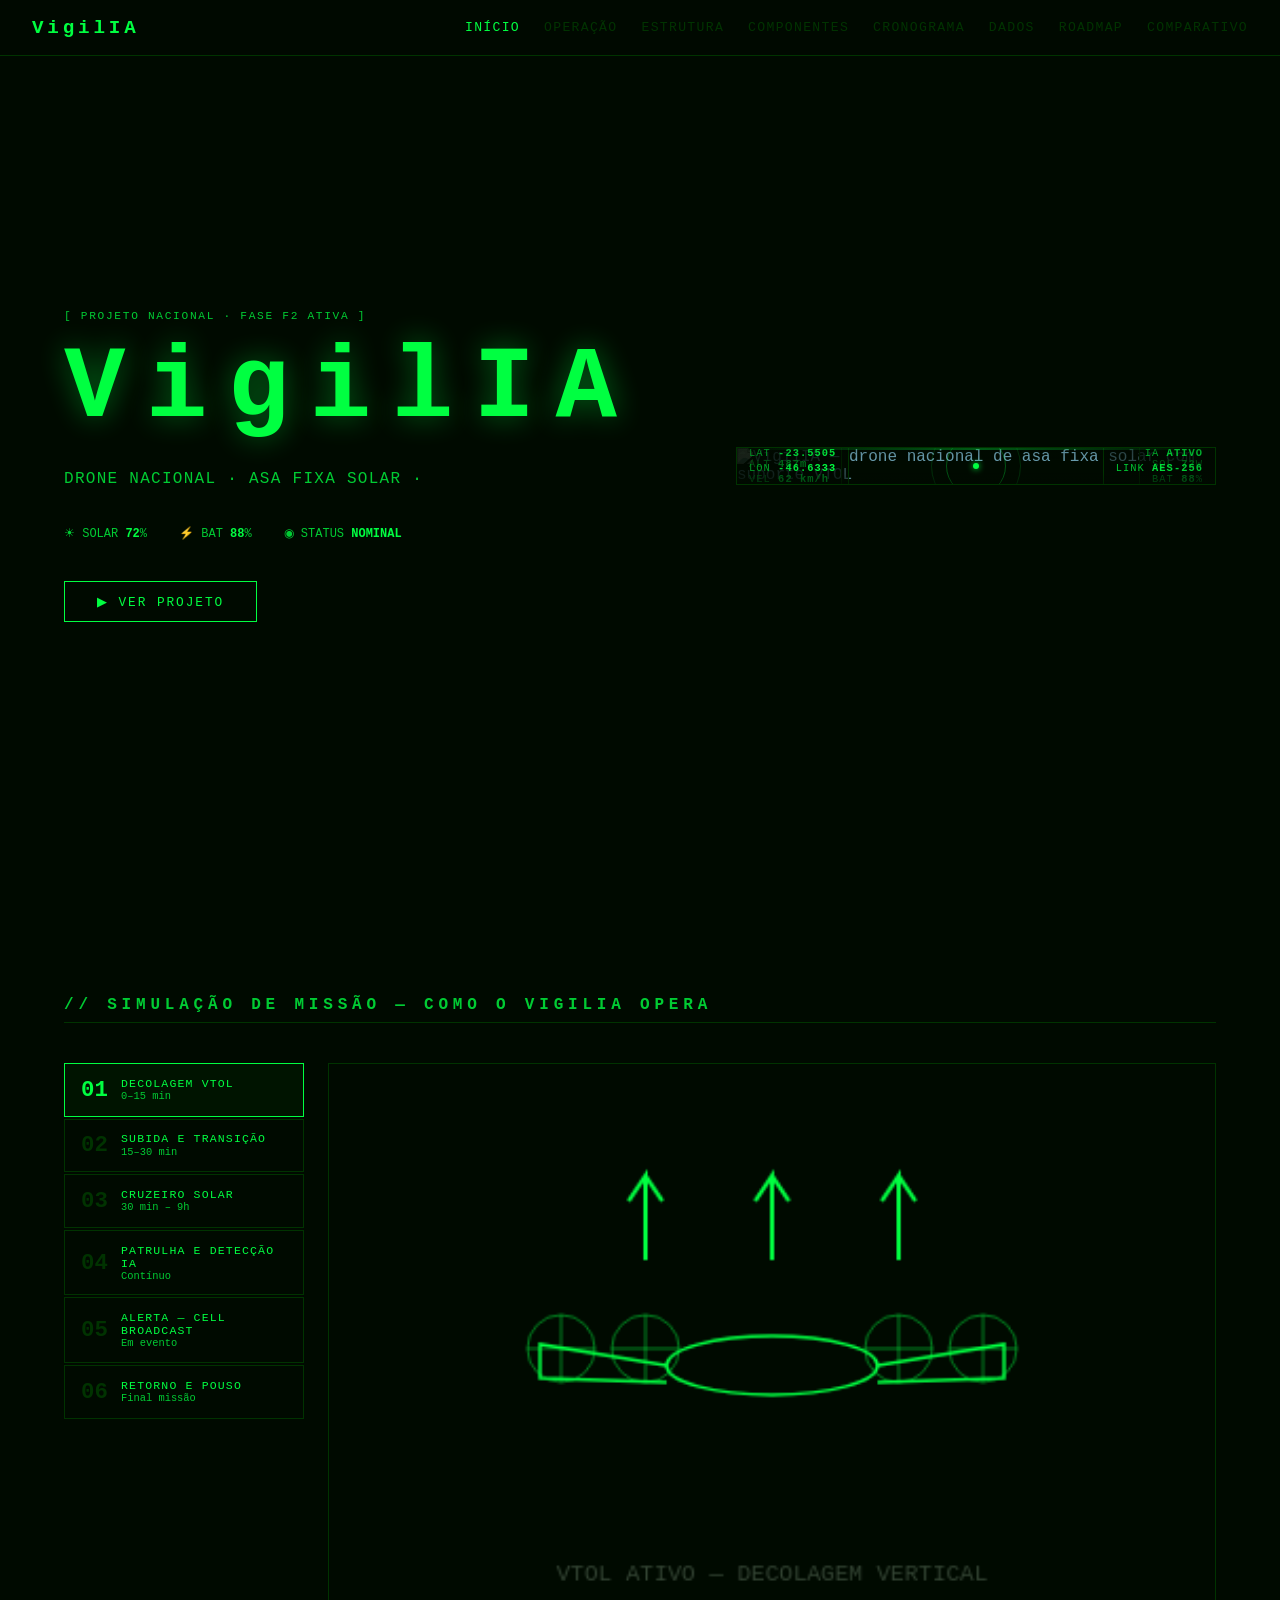
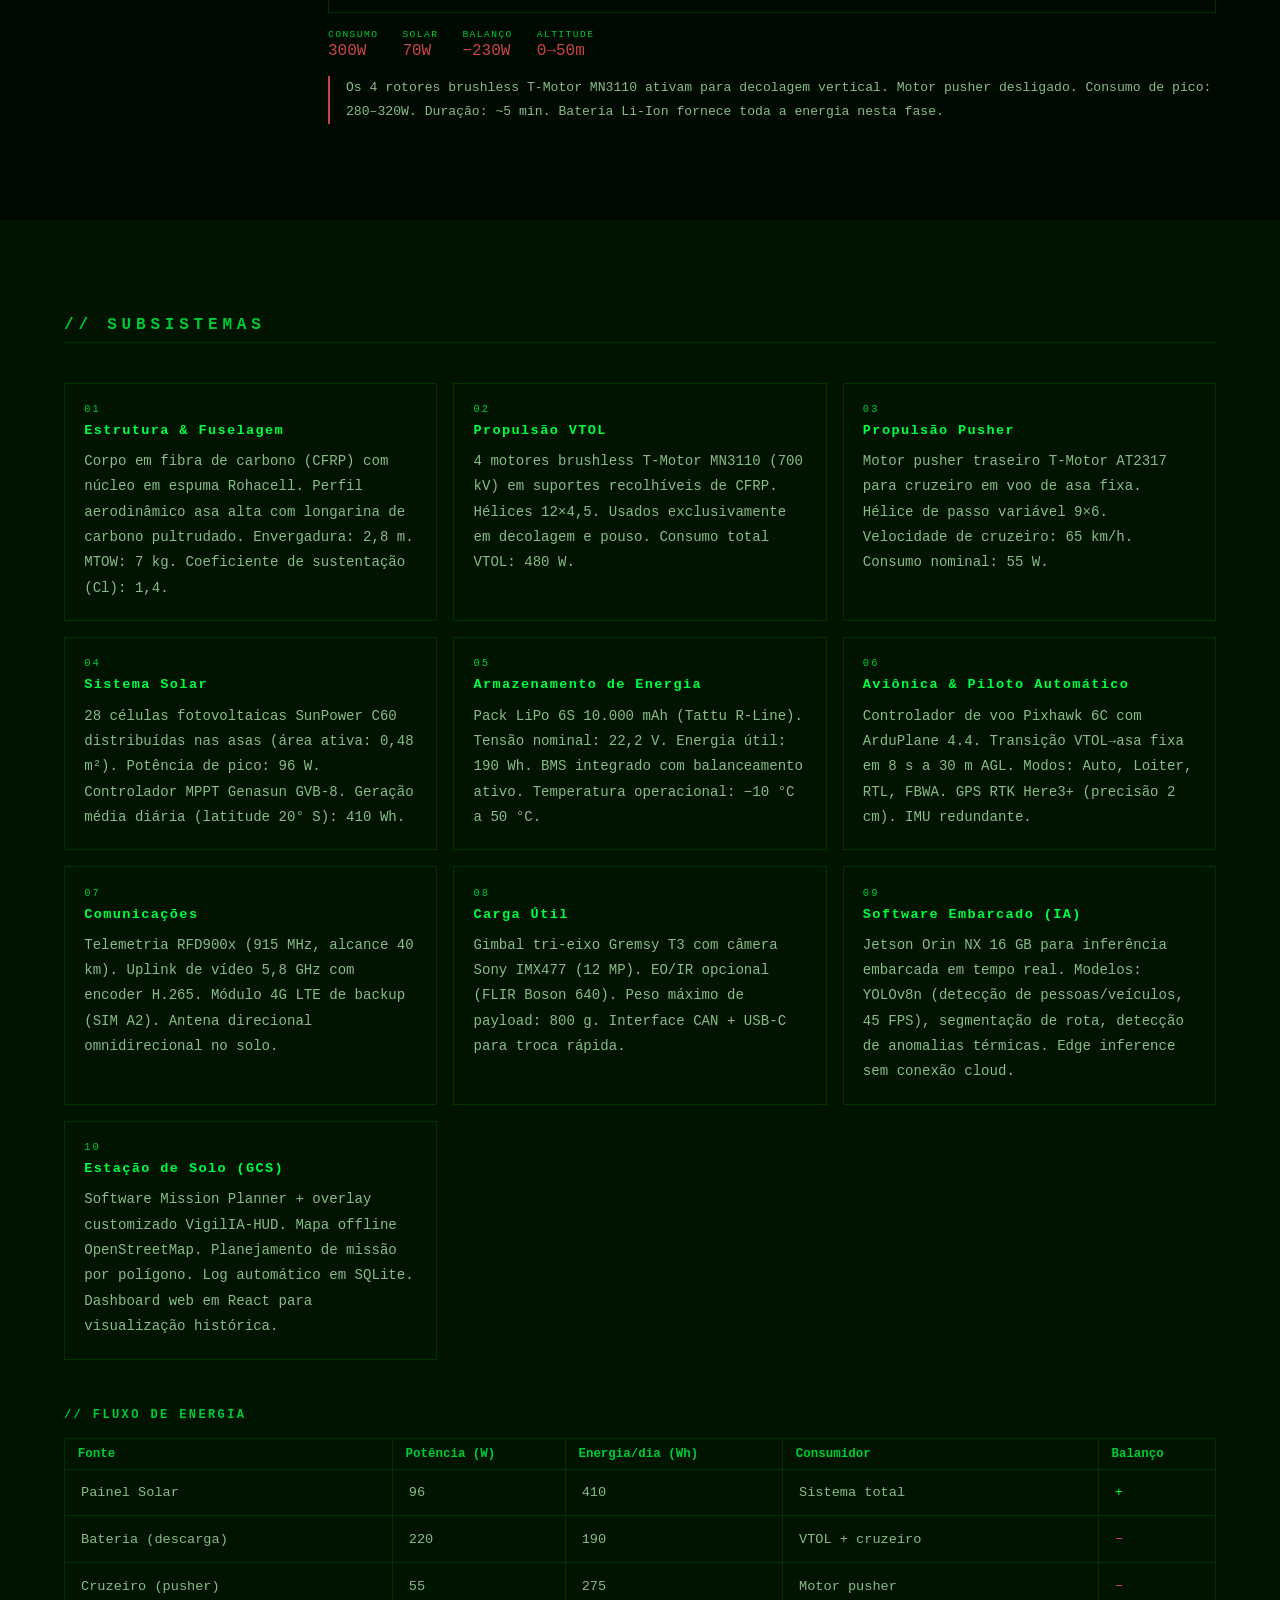
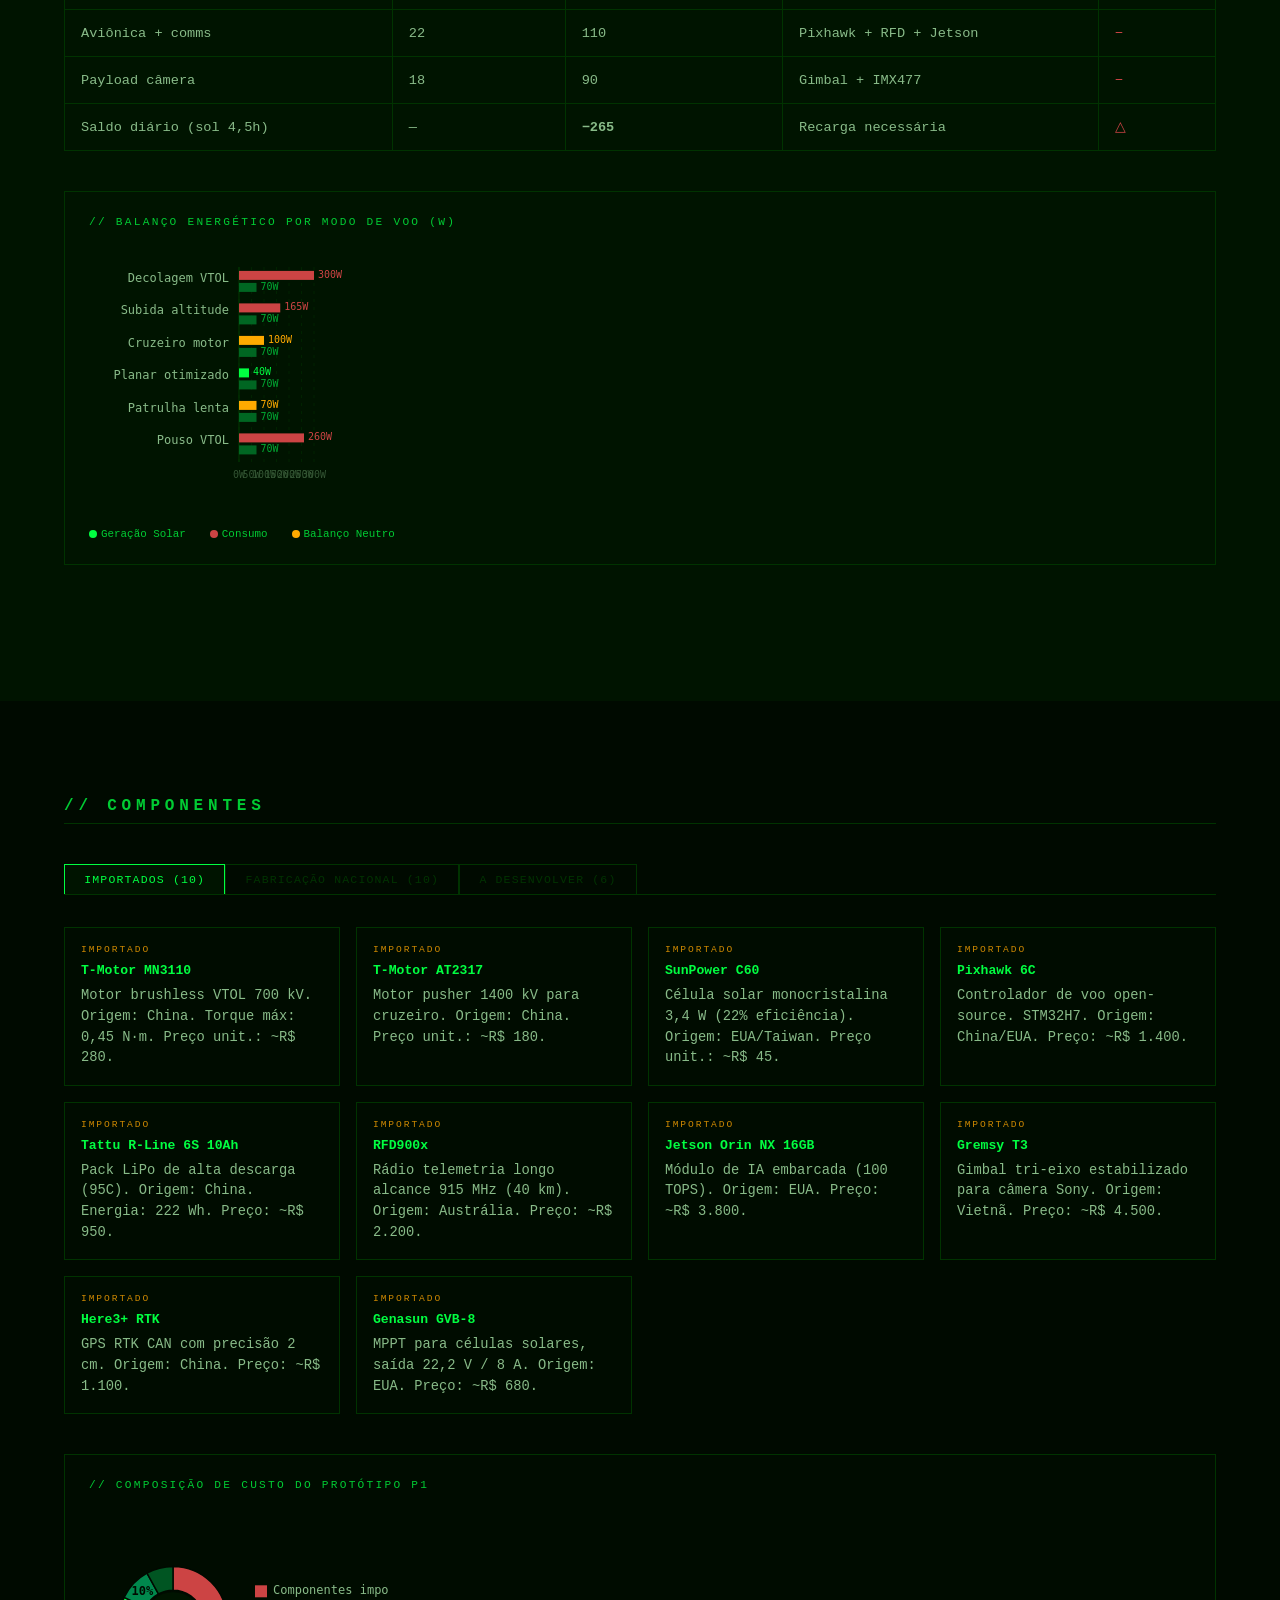
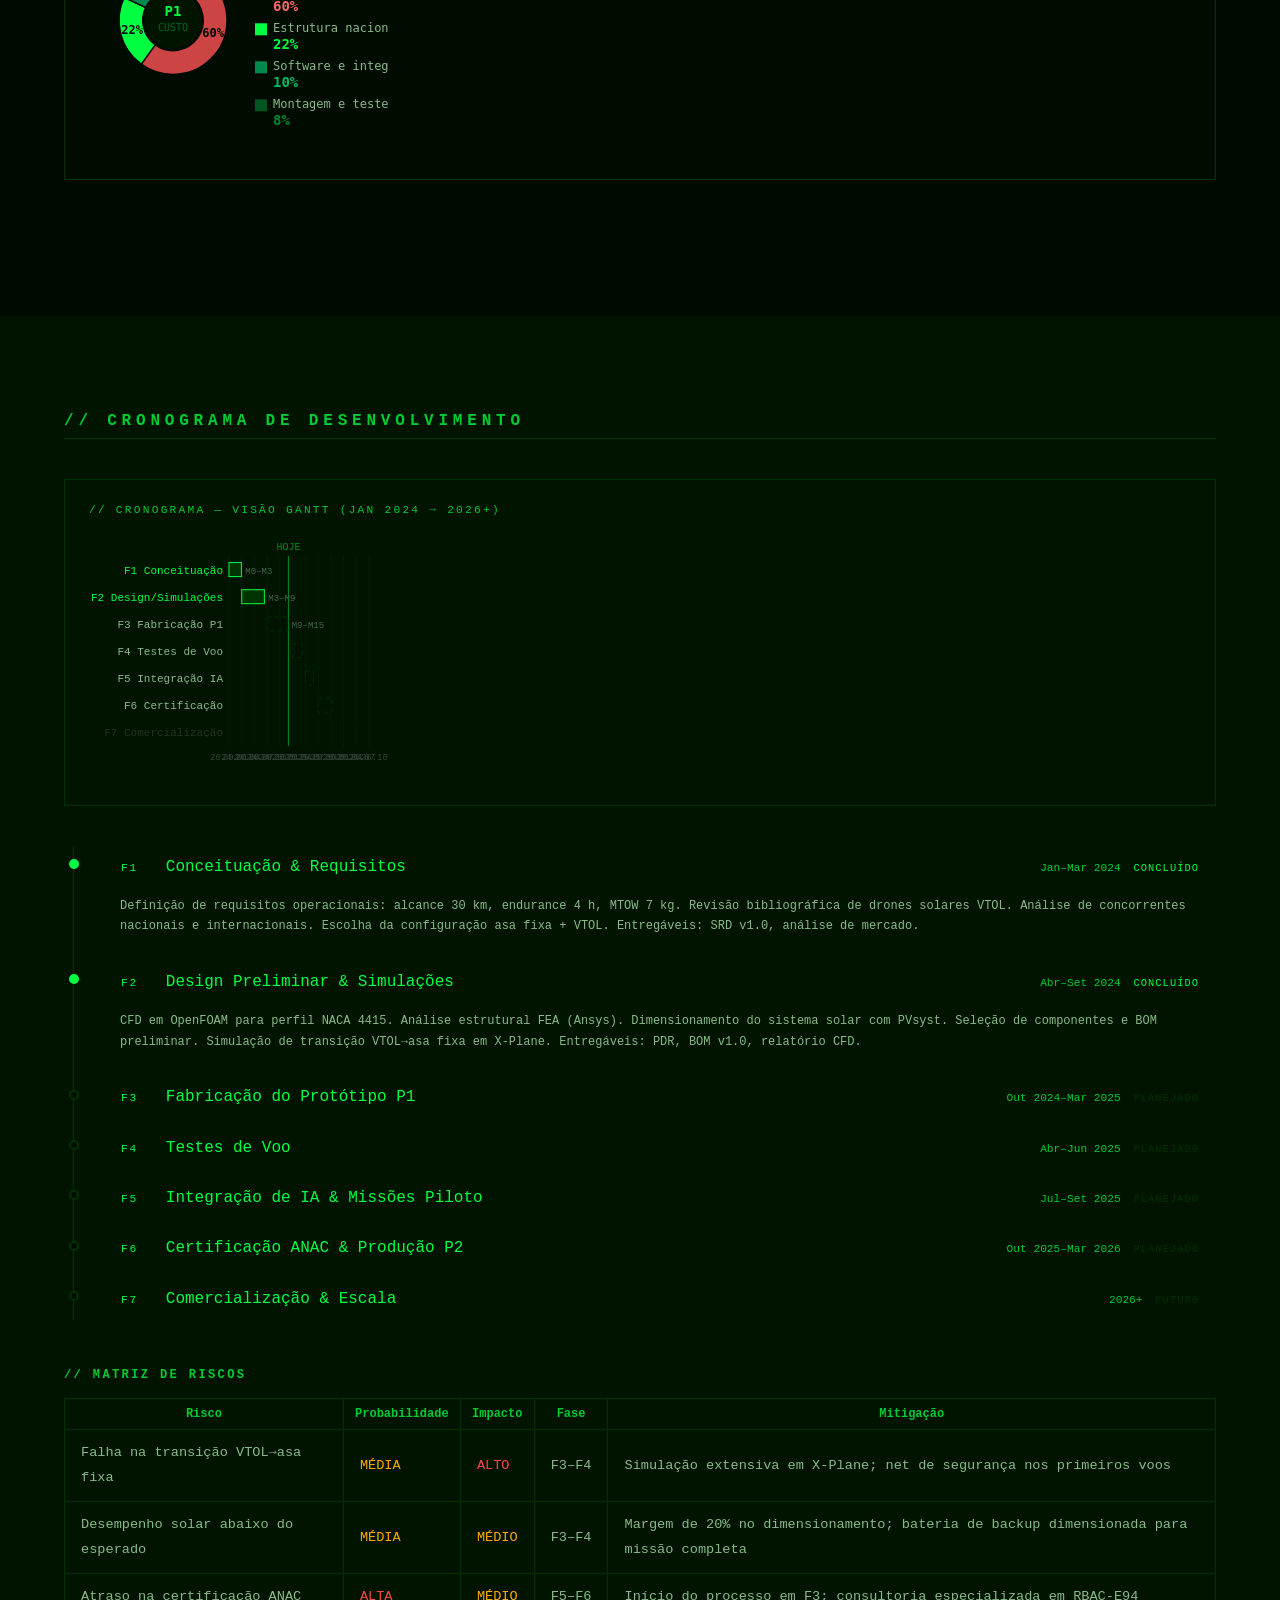
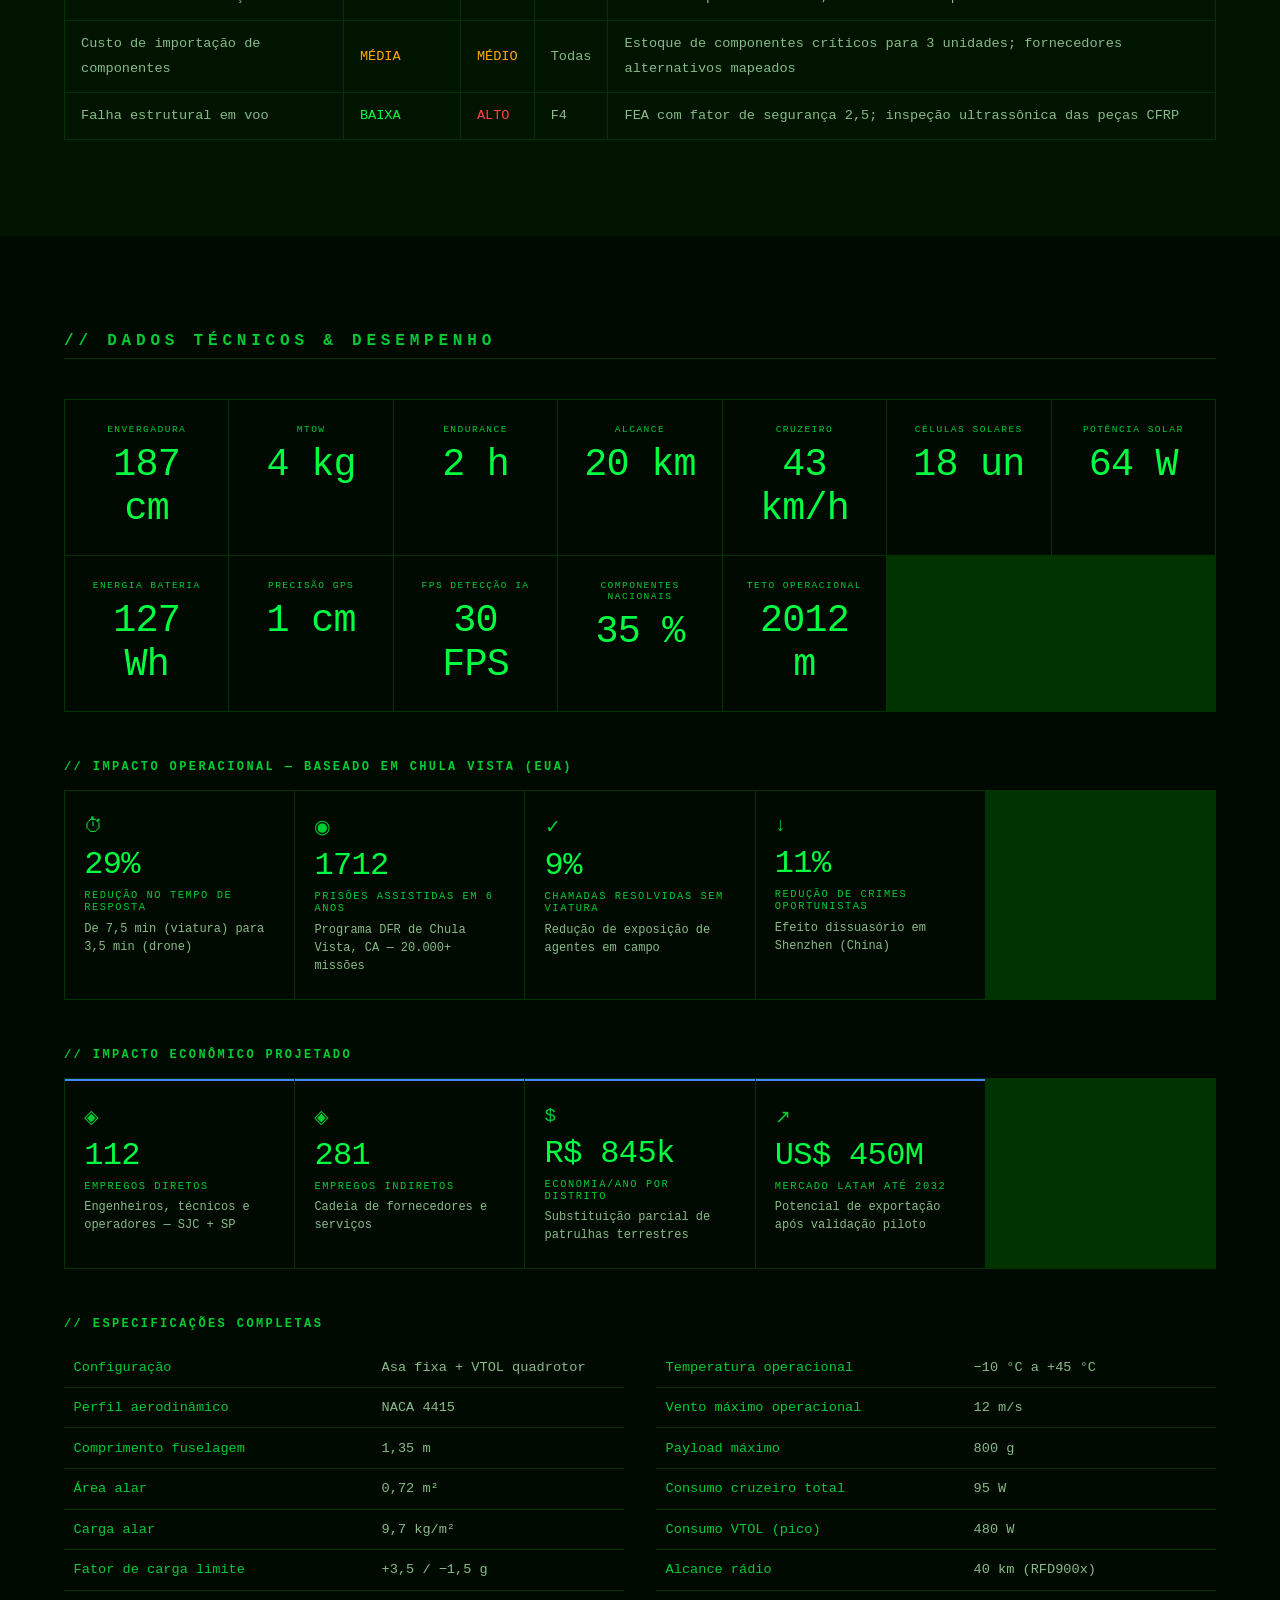
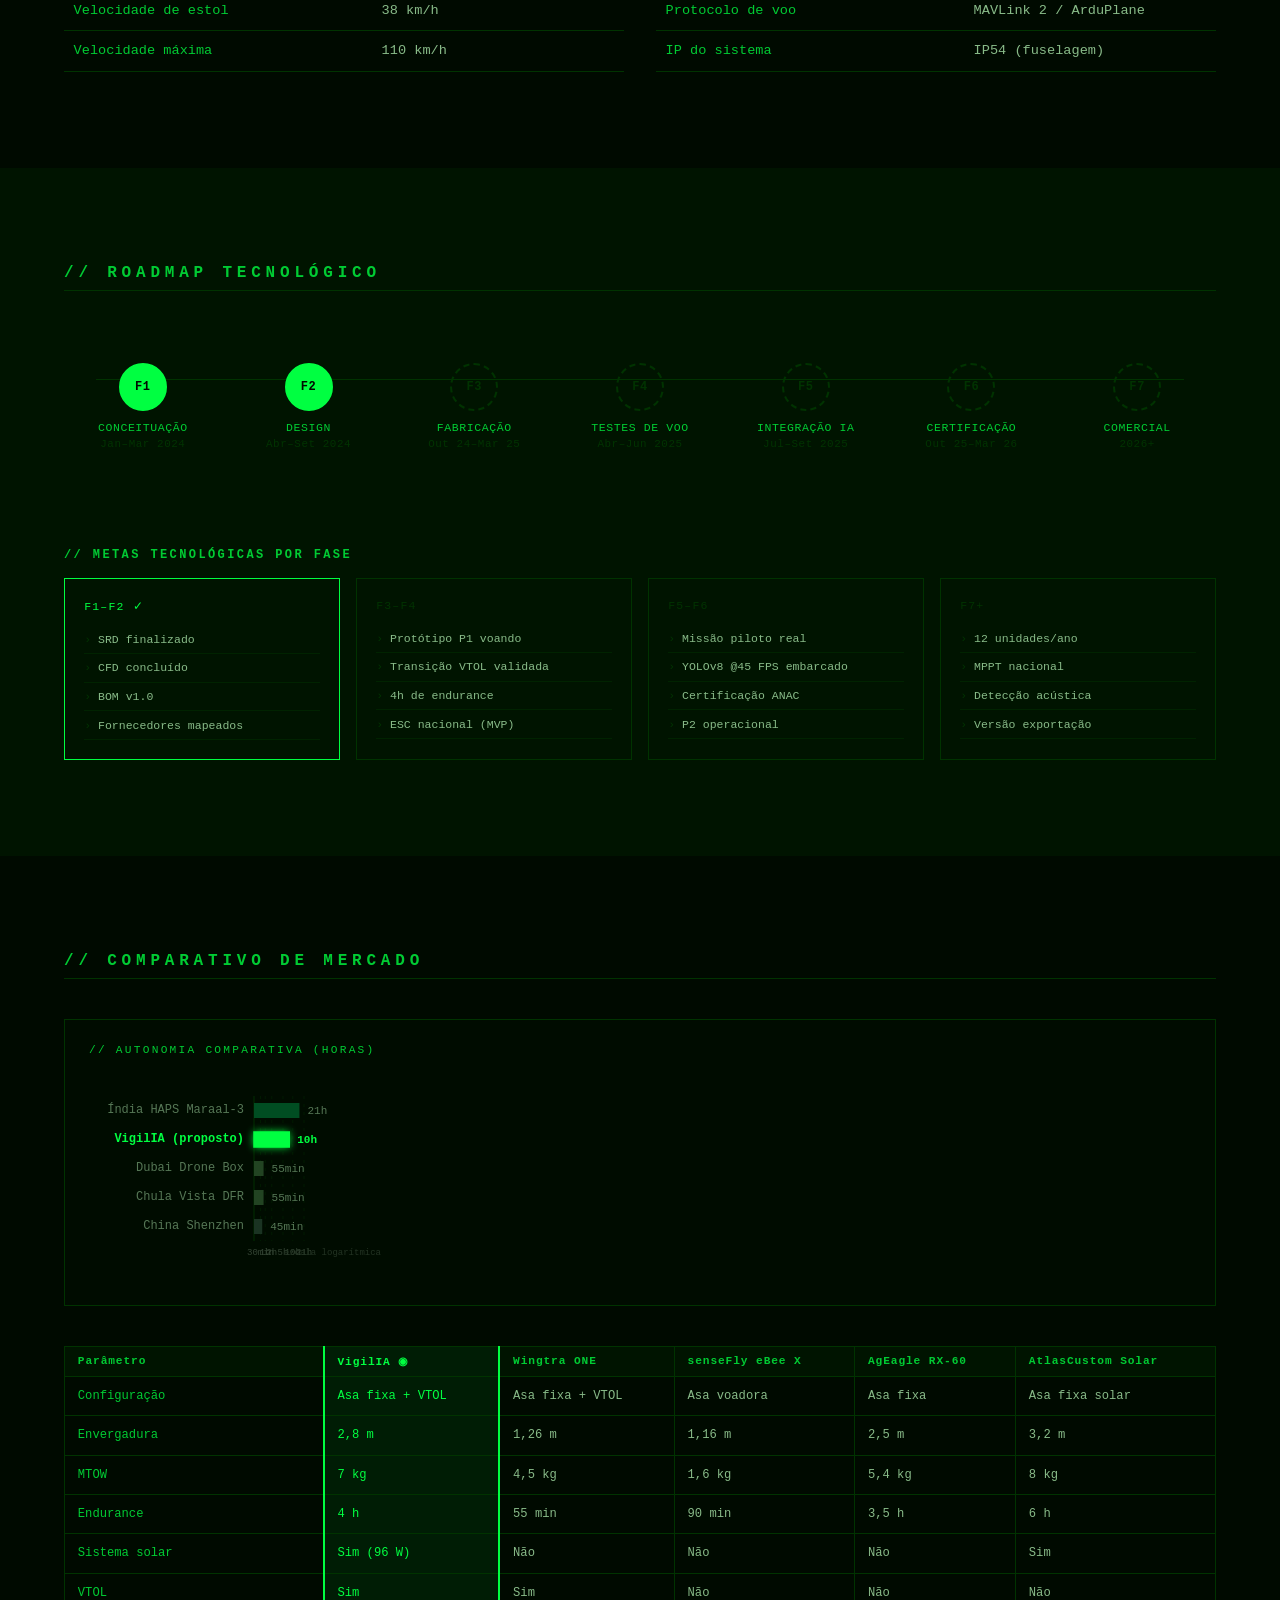
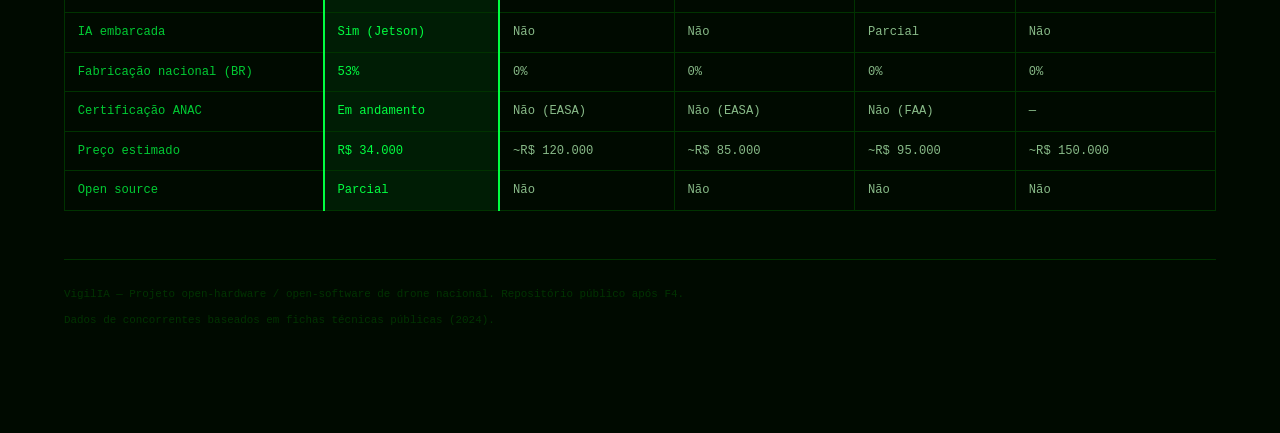
==== commit 89007f86: "refactor(frontend): split CSS into 6 files, harden JS, improve accessibility" ====
--- a/vigilia.html
+++ b/vigilia.html
@@ -4,12 +4,17 @@
   <meta charset="UTF-8">
   <meta name="viewport" content="width=device-width, initial-scale=1.0">
   <title>VigilIA — Drone Nacional Asa Fixa Solar</title>
-  <link rel="stylesheet" href="css/vigilia.css">
-    <!-- overrides pontuais: adicione aqui se necessário -->
+  <!-- CSS load order: base → layout → components → sections → utilities → responsive -->
+  <link rel="stylesheet" href="css/base.css">
+  <link rel="stylesheet" href="css/layout.css">
+  <link rel="stylesheet" href="css/components.css">
+  <link rel="stylesheet" href="css/sections.css">
+  <link rel="stylesheet" href="css/utilities.css">
+  <link rel="stylesheet" href="css/responsive.css">
 </head>
 <body>
 
-  <nav id="navbar">
+  <nav id="navbar" aria-label="Navegação principal">
     <div class="nav-logo">VigilIA</div>
     <ul class="nav-links">
       <li><a href="#secao-1" data-section="secao-1">INÍCIO</a></li>
@@ -23,7 +28,7 @@
     </ul>
   </nav>
 
-  <canvas id="matrix-canvas"></canvas>
+  <canvas id="matrix-canvas" aria-hidden="true"></canvas>
 
   <section id="secao-1">
     <div class="hero-wrapper">
@@ -41,9 +46,9 @@
       <div class="hero-visual">
         <div class="hero-drone-scene">
           <!-- Imagem do drone -->
-          <img src="assets/drone.png" alt="VigilIA drone" class="drone-img" id="hero-drone-img"/>
-          <!-- HUD overlay sobre a imagem -->
-          <div class="hud-overlay">
+          <img src="assets/drone.png" alt="VigilIA — drone nacional de asa fixa solar com suporte VTOL" class="drone-img" id="hero-drone-img"/>
+          <!-- HUD overlay — decorative telemetry display, hidden from assistive tech -->
+          <div class="hud-overlay" aria-hidden="true">
             <div class="hud-corner hud-tl">
               <span class="hud-line">ALT <strong>487m</strong></span>
               <span class="hud-line">VEL <strong>62 km/h</strong></span>
@@ -81,32 +86,32 @@
 
         <!-- Painel esquerdo: seletor de fases -->
         <div class="mission-phases">
-          <div class="phase-item active" data-phase="0">
+          <div class="phase-item active" data-phase="0" role="button" tabindex="0">
             <span class="phase-num">01</span>
             <span class="phase-name">DECOLAGEM VTOL</span>
             <span class="phase-time">0–15 min</span>
           </div>
-          <div class="phase-item" data-phase="1">
+          <div class="phase-item" data-phase="1" role="button" tabindex="0">
             <span class="phase-num">02</span>
             <span class="phase-name">SUBIDA E TRANSIÇÃO</span>
             <span class="phase-time">15–30 min</span>
           </div>
-          <div class="phase-item" data-phase="2">
+          <div class="phase-item" data-phase="2" role="button" tabindex="0">
             <span class="phase-num">03</span>
             <span class="phase-name">CRUZEIRO SOLAR</span>
             <span class="phase-time">30 min – 9h</span>
           </div>
-          <div class="phase-item" data-phase="3">
+          <div class="phase-item" data-phase="3" role="button" tabindex="0">
             <span class="phase-num">04</span>
             <span class="phase-name">PATRULHA E DETECÇÃO IA</span>
             <span class="phase-time">Contínuo</span>
           </div>
-          <div class="phase-item" data-phase="4">
+          <div class="phase-item" data-phase="4" role="button" tabindex="0">
             <span class="phase-num">05</span>
             <span class="phase-name">ALERTA — CELL BROADCAST</span>
             <span class="phase-time">Em evento</span>
           </div>
-          <div class="phase-item" data-phase="5">
+          <div class="phase-item" data-phase="5" role="button" tabindex="0">
             <span class="phase-num">06</span>
             <span class="phase-name">RETORNO E POUSO</span>
             <span class="phase-time">Final missão</span>
@@ -116,7 +121,7 @@
         <!-- Painel direito: detalhe da fase selecionada -->
         <div class="mission-detail">
           <div class="mission-screen">
-            <canvas id="mission-canvas" width="420" height="260"></canvas>
+            <canvas id="mission-canvas" width="420" height="260" aria-hidden="true"></canvas>
           </div>
           <div class="mission-info">
             <div class="mission-stat-row" id="mission-stats"></div>
@@ -409,7 +414,7 @@
 
         <div class="tl-node completed" data-phase="F1">
           <div class="tl-dot"></div>
-          <div class="tl-header">
+          <div class="tl-header" role="button" tabindex="0">
             <span class="tl-phase">F1</span>
             <span class="tl-name">Conceituação &amp; Requisitos</span>
             <span class="tl-date">Jan–Mar 2024</span>
@@ -422,7 +427,7 @@
 
         <div class="tl-node completed" data-phase="F2">
           <div class="tl-dot"></div>
-          <div class="tl-header">
+          <div class="tl-header" role="button" tabindex="0">
             <span class="tl-phase">F2</span>
             <span class="tl-name">Design Preliminar &amp; Simulações</span>
             <span class="tl-date">Abr–Set 2024</span>
@@ -435,7 +440,7 @@
 
         <div class="tl-node pending" data-phase="F3">
           <div class="tl-dot"></div>
-          <div class="tl-header">
+          <div class="tl-header" role="button" tabindex="0">
             <span class="tl-phase">F3</span>
             <span class="tl-name">Fabricação do Protótipo P1</span>
             <span class="tl-date">Out 2024–Mar 2025</span>
@@ -448,7 +453,7 @@
 
         <div class="tl-node pending" data-phase="F4">
           <div class="tl-dot"></div>
-          <div class="tl-header">
+          <div class="tl-header" role="button" tabindex="0">
             <span class="tl-phase">F4</span>
             <span class="tl-name">Testes de Voo</span>
             <span class="tl-date">Abr–Jun 2025</span>
@@ -461,7 +466,7 @@
 
         <div class="tl-node pending" data-phase="F5">
           <div class="tl-dot"></div>
-          <div class="tl-header">
+          <div class="tl-header" role="button" tabindex="0">
             <span class="tl-phase">F5</span>
             <span class="tl-name">Integração de IA &amp; Missões Piloto</span>
             <span class="tl-date">Jul–Set 2025</span>
@@ -474,7 +479,7 @@
 
         <div class="tl-node pending" data-phase="F6">
           <div class="tl-dot"></div>
-          <div class="tl-header">
+          <div class="tl-header" role="button" tabindex="0">
             <span class="tl-phase">F6</span>
             <span class="tl-name">Certificação ANAC &amp; Produção P2</span>
             <span class="tl-date">Out 2025–Mar 2026</span>
@@ -487,7 +492,7 @@
 
         <div class="tl-node pending" data-phase="F7">
           <div class="tl-dot"></div>
-          <div class="tl-header">
+          <div class="tl-header" role="button" tabindex="0">
             <span class="tl-phase">F7</span>
             <span class="tl-name">Comercialização &amp; Escala</span>
             <span class="tl-date">2026+</span>
@@ -876,7 +881,7 @@
     </div>
   </section>
 
-  <button id="btn-topo" onclick="window.scrollTo({top:0,behavior:'smooth'})">▲ TOPO</button>
+  <button id="btn-topo" onclick="window.scrollTo({top:0,behavior:'smooth'})" aria-label="Voltar ao topo da página">▲ TOPO</button>
 
   <script src="js/matrix.js"></script>
   <script src="js/timeline.js"></script>
--- a/css/base.css
+++ b/css/base.css
@@ -0,0 +1,37 @@
+/* ==============================================
+   base.css — Reset, CSS variables, base typography
+   ============================================== */
+
+/* --- Reset --- */
+*, *::before, *::after {
+  box-sizing: border-box;
+  margin:     0;
+  padding:    0;
+}
+
+/* --- Design tokens --- */
+:root {
+  --green:     #00ff41;
+  --green-dim: #003300;
+  --green-mid: #00cc33;
+  --bg:        #000a00;
+  --bg2:       #001400;
+  --font:      'Courier New', Courier, monospace;
+}
+
+/* --- Document root --- */
+html {
+  scroll-behavior: smooth;
+}
+
+body {
+  background:  var(--bg);
+  color:       var(--green);
+  font-family: var(--font);
+  overflow-x:  hidden;
+}
+
+/* --- Base line-height for readable text --- */
+p, li, td {
+  line-height: 1.85;
+}
--- a/css/layout.css
+++ b/css/layout.css
@@ -0,0 +1,207 @@
+/* ==============================================
+   layout.css — Page structure, grids, containers
+   ============================================== */
+
+/* --- Matrix background canvas (full-page fixed layer) --- */
+#matrix-canvas {
+  position:       fixed;
+  top: 0; left: 0;
+  width:          100%;
+  height:         100%;
+  z-index:        0;
+  pointer-events: none;
+  opacity:        0.18;
+}
+
+/* --- Section fade-in (toggled by JS IntersectionObserver) --- */
+section {
+  opacity:    0;
+  transform:  translateY(20px);
+  transition: opacity 0.6s ease, transform 0.6s ease;
+}
+section.visible {
+  opacity:   1;
+  transform: translateY(0);
+}
+
+/* --- Shared section container --- */
+.section-container {
+  max-width: 1200px;
+  margin:    0 auto;
+}
+
+/* --- Section headings --- */
+.section-title {
+  font-size:      1rem;
+  letter-spacing: 0.3em;
+  color:          var(--green-mid);
+  margin-bottom:  2.5rem;
+  border-bottom:  1px solid var(--green-dim);
+  padding-bottom: 0.5rem;
+}
+.subsection-title {
+  font-size:      0.75rem;
+  letter-spacing: 0.2em;
+  color:          var(--green-mid);
+  margin:         3rem 0 1rem;
+}
+
+/* --- Section padding and backgrounds --- */
+#secao-1 {
+  min-height:  100vh;
+  display:     flex;
+  align-items: center;
+  padding:     6rem 4rem 4rem;
+  position:    relative;
+  z-index:     1;
+}
+#secao-op {
+  padding:  6rem 4rem;
+  position: relative;
+  z-index:  1;
+}
+#secao-2 {
+  padding:    6rem 4rem;
+  position:   relative;
+  z-index:    1;
+  background: var(--bg2);
+}
+#secao-3 {
+  padding:  6rem 4rem;
+  position: relative;
+  z-index:  1;
+}
+#secao-4 {
+  padding:    6rem 4rem;
+  position:   relative;
+  z-index:    1;
+  background: var(--bg2);
+}
+#secao-5 {
+  padding:  6rem 4rem;
+  position: relative;
+  z-index:  1;
+}
+#secao-6 {
+  padding:    6rem 4rem;
+  position:   relative;
+  z-index:    1;
+  background: var(--bg2);
+}
+#secao-7 {
+  padding:  6rem 4rem;
+  position: relative;
+  z-index:  1;
+}
+
+/* --- Hero layout (flex row with visual panel) --- */
+.hero-wrapper {
+  display:         flex;
+  align-items:     center;
+  justify-content: space-between;
+  gap:             3rem;
+  width:           100%;
+  max-width:       1200px;
+  margin:          0 auto;
+}
+
+/* --- Subsystems grid --- */
+.subsys-grid {
+  display:               grid;
+  grid-template-columns: repeat(auto-fill, minmax(280px, 1fr));
+  gap:                   1rem;
+}
+
+/* --- Component tab panels (visibility) --- */
+.comp-panel        { display: none; }
+.comp-panel.active { display: block; }
+
+/* --- Component cards grid --- */
+.comp-grid {
+  display:               grid;
+  grid-template-columns: repeat(auto-fill, minmax(240px, 1fr));
+  gap:                   1rem;
+}
+
+/* --- Mission simulator layout --- */
+.mission-layout {
+  display:               grid;
+  grid-template-columns: 240px 1fr;
+  gap:                   1.5rem;
+  align-items:           start;
+}
+.mission-phases {
+  display:        flex;
+  flex-direction: column;
+  gap:            2px;
+}
+
+/* --- Stats grid (performance numbers) --- */
+.stats-grid {
+  display:               grid;
+  grid-template-columns: repeat(auto-fill, minmax(150px, 1fr));
+  gap:                   1px;
+  background:            var(--green-dim);
+  border:                1px solid var(--green-dim);
+  margin-bottom:         3rem;
+}
+
+/* --- Impact metrics grid --- */
+.impact-grid {
+  display:               grid;
+  grid-template-columns: repeat(auto-fill, minmax(220px, 1fr));
+  gap:                   1px;
+  background:            var(--green-dim);
+  border:                1px solid var(--green-dim);
+  margin-bottom:         2.5rem;
+}
+
+/* --- Specs two-column layout --- */
+.specs-two-col {
+  display:               grid;
+  grid-template-columns: 1fr 1fr;
+  gap:                   2rem;
+}
+
+/* --- Technology goals grid (4 columns) --- */
+.tech-grid {
+  display:               grid;
+  grid-template-columns: repeat(4, 1fr);
+  gap:                   1rem;
+}
+
+/* --- Roadmap timeline track --- */
+.roadmap-track {
+  position:        relative;
+  display:         flex;
+  justify-content: space-between;
+  align-items:     flex-start;
+  padding:         2rem 0 3rem;
+  gap:             0.5rem;
+}
+.roadmap-line {
+  position:   absolute;
+  top:        3rem;
+  left: 2rem; right: 2rem;
+  height:     1px;
+  background: var(--green-dim);
+}
+
+/* --- Comparative table horizontal scroll wrapper --- */
+.comp-table-wrapper {
+  overflow-x: auto;
+}
+
+/* --- Timeline vertical track --- */
+.timeline {
+  position:     relative;
+  padding-left: 2.5rem;
+}
+.timeline::before {
+  content:    '';
+  position:   absolute;
+  left:       0.55rem;
+  top: 0; bottom: 0;
+  width:      1px;
+  background: var(--green-dim);
+}
--- a/css/components.css
+++ b/css/components.css
@@ -0,0 +1,512 @@
+/* ==============================================
+   components.css — Reusable UI elements
+   ============================================== */
+
+/* ============================================
+   NAVIGATION
+   ============================================ */
+#navbar {
+  position:        fixed;
+  top: 0; left: 0; right: 0;
+  display:         flex;
+  align-items:     center;
+  justify-content: space-between;
+  padding:         0.8rem 2rem;
+  background:      rgba(0,10,0,0.92);
+  border-bottom:   1px solid var(--green-dim);
+  z-index:         100;
+  backdrop-filter: blur(4px);
+}
+.nav-logo {
+  font-size:      1.2rem;
+  font-weight:    bold;
+  letter-spacing: 0.2em;
+  color:          var(--green);
+}
+.nav-links {
+  list-style: none;
+  display:    flex;
+  gap:        1.5rem;
+}
+.nav-links a {
+  color:           var(--green-dim);
+  text-decoration: none;
+  font-size:       0.82rem;
+  letter-spacing:  0.1em;
+  transition:      color 0.2s;
+}
+.nav-links a:hover,
+.nav-links a.active { color: var(--green); }
+
+/* ============================================
+   BACK-TO-TOP BUTTON
+   ============================================ */
+#btn-topo {
+  position:    fixed;
+  bottom:      2rem;
+  right:       2rem;
+  background:  var(--bg2);
+  color:       var(--green);
+  border:      1px solid var(--green);
+  padding:     0.5rem 0.9rem;
+  cursor:      pointer;
+  font-family: var(--font);
+  font-size:   0.85rem;
+  display:     none;
+  z-index:     999;
+}
+#btn-topo:hover { background: var(--green); color: var(--bg); }
+
+/* ============================================
+   HERO TEXT ELEMENTS
+   ============================================ */
+.hero-tag {
+  font-size:      0.7rem;
+  letter-spacing: 0.15em;
+  color:          var(--green-mid);
+  margin-bottom:  1rem;
+}
+.hero-title {
+  font-size:      clamp(3rem, 8vw, 7rem);
+  letter-spacing: 0.2em;
+  line-height:    1;
+  margin-bottom:  1.5rem;
+  text-shadow:    0 0 30px rgba(0,255,65,0.4);
+}
+.hero-subtitle {
+  font-size:      1rem;
+  letter-spacing: 0.08em;
+  color:          var(--green-mid);
+  min-height:     1.2em;
+  margin-bottom:  2rem;
+}
+.hero-tel {
+  display:       flex;
+  gap:           2rem;
+  font-size:     0.75rem;
+  color:         var(--green-mid);
+  margin-bottom: 2.5rem;
+}
+.hero-tel strong { color: var(--green); }
+.hero-cta {
+  display:         inline-block;
+  padding:         0.7rem 2rem;
+  border:          1px solid var(--green);
+  color:           var(--green);
+  text-decoration: none;
+  font-size:       0.8rem;
+  letter-spacing:  0.15em;
+  transition:      background 0.2s, color 0.2s;
+}
+.hero-cta:hover { background: var(--green); color: var(--bg); }
+
+/* Fallback SVG hero element (if used instead of img) */
+.hero-svg { width: 420px; flex-shrink: 0; }
+.hero-svg svg {
+  width:  100%;
+  height: auto;
+  filter: drop-shadow(0 0 8px rgba(0,255,65,0.3));
+}
+
+/* ============================================
+   SUBSYSTEM CARDS
+   ============================================ */
+.subsys-card {
+  border:     1px solid var(--green-dim);
+  padding:    1.2rem;
+  background: rgba(0,20,0,0.4);
+  transition: border-color 0.2s;
+}
+.subsys-card:hover { border-color: var(--green); }
+.subsys-num {
+  font-size:      0.65rem;
+  color:          var(--green-mid);
+  letter-spacing: 0.2em;
+  margin-bottom:  0.5rem;
+}
+.subsys-card h3 {
+  font-size:      0.85rem;
+  letter-spacing: 0.1em;
+  margin-bottom:  0.7rem;
+  color:          var(--green);
+}
+.subsys-card p { font-size: 0.88rem; color: #88bb88; line-height: 1.8; }
+
+/* ============================================
+   COMPONENT TABS
+   ============================================ */
+.comp-tabs {
+  display:       flex;
+  gap:           0;
+  margin-bottom: 2rem;
+  border-bottom: 1px solid var(--green-dim);
+}
+.comp-tab {
+  background:     none;
+  border:         1px solid var(--green-dim);
+  border-bottom:  none;
+  color:          var(--green-dim);
+  font-family:    var(--font);
+  font-size:      0.72rem;
+  letter-spacing: 0.1em;
+  padding:        0.5rem 1.2rem;
+  cursor:         pointer;
+  transition:     all 0.2s;
+}
+.comp-tab:hover,
+.comp-tab.active {
+  background:   var(--bg2);
+  color:        var(--green);
+  border-color: var(--green);
+}
+
+/* ============================================
+   COMPONENT CARDS (imported / national / to develop)
+   ============================================ */
+.comp-card {
+  border:     1px solid var(--green-dim);
+  padding:    1rem;
+  background: rgba(0,20,0,0.3);
+}
+.comp-tag {
+  font-size:      0.6rem;
+  letter-spacing: 0.2em;
+  margin-bottom:  0.5rem;
+}
+.comp-card.import      .comp-tag { color: #cc8800; }
+.comp-card.nacional    .comp-tag { color: var(--green-mid); }
+.comp-card.desenvolver .comp-tag { color: #4488ff; }
+.comp-card h4 { font-size: 0.82rem; color: var(--green); margin-bottom: 0.5rem; }
+.comp-card p  { font-size: 0.86rem; color: #88bb88; line-height: 1.5; }
+
+/* ============================================
+   TIMELINE ITEMS
+   ============================================ */
+.tl-node   { position: relative; margin-bottom: 0.5rem; }
+.tl-dot {
+  position:      absolute;
+  left:          -2.2rem;
+  top:           0.85rem;
+  width:         10px;
+  height:        10px;
+  border-radius: 50%;
+  border:        2px solid var(--green-dim);
+  background:    var(--bg);
+  transition:    border-color 0.2s, background 0.2s;
+}
+.tl-node.completed .tl-dot {
+  background:   var(--green);
+  border-color: var(--green);
+}
+.tl-header {
+  display:     flex;
+  align-items: baseline;
+  gap:         0.8rem;
+  padding:     0.7rem 1rem;
+  cursor:      pointer;
+  border:      1px solid transparent;
+  transition:  border-color 0.2s;
+}
+.tl-header:hover          { border-color: var(--green-dim); }
+.tl-header:focus-visible  { outline: 1px solid var(--green); outline-offset: 2px; }
+.tl-phase {
+  font-size:      0.7rem;
+  letter-spacing: 0.15em;
+  color:          var(--green);
+  min-width:      2rem;
+}
+.tl-name   { font-size: 1rem; flex: 1; }
+.tl-date   { font-size: 0.7rem; color: var(--green-mid); }
+.tl-status { font-size: 0.65rem; letter-spacing: 0.1em; }
+.tl-node.completed .tl-status { color: var(--green); }
+.tl-node.pending   .tl-status { color: var(--green-dim); }
+.tl-body {
+  max-height: 0;
+  overflow:   hidden;
+  transition: max-height 0.4s ease;
+  padding:    0 1rem;
+}
+.tl-body p { font-size: 0.75rem; color: #88bb88; line-height: 1.7; padding: 0.5rem 0 1rem; }
+.tl-node.expanded .tl-body { max-height: 500px; }
+
+/* ============================================
+   STAT BLOCKS (key performance numbers)
+   ============================================ */
+.stat-block {
+  background: var(--bg);
+  padding:    1.5rem 1rem;
+  text-align: center;
+  transition: background 0.2s;
+}
+.stat-block:hover { background: var(--bg2); }
+.stat-label {
+  font-size:      0.6rem;
+  letter-spacing: 0.15em;
+  color:          var(--green-mid);
+  margin-bottom:  0.5rem;
+}
+.stat-value {
+  font-size:      2.4rem;
+  color:          var(--green);
+  letter-spacing: -0.02em;
+}
+
+/* ============================================
+   IMPACT CARDS
+   ============================================ */
+.impact-card {
+  background: var(--bg);
+  padding:    1.5rem 1.2rem;
+  transition: background 0.2s;
+}
+.impact-card:hover    { background: var(--bg2); }
+.impact-card.econ     { border-top: 2px solid #4488ff; }
+.impact-icon  { font-size: 1.2rem; margin-bottom: 0.5rem; color: var(--green-mid); }
+.impact-value {
+  font-size:      2rem;
+  color:          var(--green);
+  letter-spacing: -0.02em;
+  margin-bottom:  0.4rem;
+}
+.impact-label {
+  font-size:      0.65rem;
+  letter-spacing: 0.15em;
+  color:          var(--green-mid);
+  margin-bottom:  0.4rem;
+  text-transform: uppercase;
+}
+.impact-detail { font-size: 0.75rem; color: #88bb88; line-height: 1.5; }
+
+/* ============================================
+   ROADMAP NODES
+   ============================================ */
+.roadmap-node {
+  display:         flex;
+  flex-direction:  column;
+  align-items:     center;
+  gap:             0.6rem;
+  z-index:         1;
+  flex:            1;
+  cursor:          pointer;
+}
+.roadmap-node:focus-visible { outline: 1px solid var(--green); outline-offset: 4px; }
+.rm-circle {
+  width:           3rem;
+  height:          3rem;
+  border-radius:   50%;
+  display:         flex;
+  align-items:     center;
+  justify-content: center;
+  font-size:       0.75rem;
+  font-weight:     bold;
+  letter-spacing:  0.05em;
+  transition:      border-color 0.2s, color 0.2s, background 0.2s;
+}
+.roadmap-node.done .rm-circle {
+  background: #00ff41;
+  color:      #000a00;
+  border:     2px solid #00ff41;
+}
+.roadmap-node.pending .rm-circle {
+  background: transparent;
+  color:      #003300;
+  border:     2px dashed #003300;
+}
+.roadmap-node:hover .rm-circle {
+  border-color: #00ff41;
+  color:        #00ff41;
+  background:   rgba(0,255,65,0.05);
+}
+.rm-label {
+  font-size:      0.72rem;
+  text-align:     center;
+  line-height:    1.4;
+  color:          var(--green-mid);
+  letter-spacing: 0.05em;
+}
+.rm-label small { color: var(--green-dim); font-size: 0.68rem; }
+
+/* ============================================
+   TECH GOAL CARDS
+   ============================================ */
+.tech-card {
+  border:  1px solid var(--green-dim);
+  padding: 1.2rem;
+}
+.tech-card.done { border-color: var(--green); }
+.tech-phase {
+  font-size:      0.72rem;
+  letter-spacing: 0.1em;
+  margin-bottom:  0.8rem;
+}
+.tech-card.done    .tech-phase { color: var(--green); }
+.tech-card.pending .tech-phase { color: var(--green-dim); }
+.tech-card ul { list-style: none; }
+.tech-card li {
+  font-size:     0.72rem;
+  color:         #88bb88;
+  padding:       0.2rem 0;
+  border-bottom: 1px solid rgba(0,51,0,0.5);
+}
+.tech-card li::before { content: '›  '; color: var(--green-dim); }
+
+/* ============================================
+   MISSION PHASE SELECTOR
+   ============================================ */
+.phase-item {
+  display:               grid;
+  grid-template-columns: 2rem 1fr;
+  grid-template-rows:    auto auto;
+  gap:                   0 0.5rem;
+  padding:               0.8rem 1rem;
+  border:                1px solid var(--green-dim);
+  cursor:                pointer;
+  transition:            border-color 0.2s, background 0.2s;
+  background:            rgba(0,10,0,0.2);
+}
+.phase-item:hover        { border-color: var(--green-mid); background: rgba(0,20,0,0.4); }
+.phase-item.active       { border-color: var(--green);     background: rgba(0,30,0,0.5); }
+.phase-item:focus-visible { outline: 1px solid var(--green); outline-offset: 2px; }
+.phase-num {
+  grid-row:    1/3;
+  font-size:   1.4rem;
+  color:       var(--green-dim);
+  align-self:  center;
+  font-weight: bold;
+}
+.phase-item.active .phase-num { color: var(--green); }
+.phase-name {
+  font-size:      0.72rem;
+  letter-spacing: 0.1em;
+  color:          var(--green);
+}
+.phase-time { font-size: 0.65rem; color: var(--green-mid); }
+
+/* ============================================
+   MISSION CANVAS PANEL
+   ============================================ */
+.mission-screen {
+  border:        1px solid var(--green-dim);
+  background:    rgba(0,10,0,0.5);
+  overflow:      hidden;
+  margin-bottom: 1rem;
+}
+#mission-canvas   { display: block; width: 100%; height: auto; }
+.mission-stat-row {
+  display:       flex;
+  gap:           1.5rem;
+  margin-bottom: 1rem;
+  flex-wrap:     wrap;
+}
+.m-stat       { display: flex; flex-direction: column; gap: 2px; }
+.m-stat-label { font-size: 0.6rem; letter-spacing: 0.15em; color: var(--green-mid); }
+.m-stat-value { font-size: 1rem; color: var(--green); }
+.mission-desc {
+  font-size:    0.82rem;
+  color:        #88bb88;
+  line-height:  1.8;
+  border-left:  2px solid var(--green-dim);
+  padding-left: 1rem;
+}
+
+/* ============================================
+   CHART CONTAINERS
+   ============================================ */
+.chart-wrap {
+  margin:     2.5rem 0;
+  background: rgba(0,20,0,0.3);
+  border:     1px solid var(--green-dim);
+  padding:    1.5rem;
+}
+.chart-title {
+  font-size:      0.7rem;
+  letter-spacing: 0.2em;
+  color:          var(--green-mid);
+  margin-bottom:  1.2rem;
+  text-transform: uppercase;
+}
+.chart-legend {
+  display:    flex;
+  gap:        1.5rem;
+  margin-top: 1rem;
+  font-size:  0.68rem;
+  color:      var(--green-mid);
+}
+.legend-dot {
+  display:        inline-block;
+  width:          8px;
+  height:         8px;
+  border-radius:  50%;
+  margin-right:   4px;
+  vertical-align: middle;
+}
+
+/* ============================================
+   TABLES
+   ============================================ */
+
+/* Energy balance table */
+.energy-table { width: 100%; border-collapse: collapse; font-size: 0.78rem; }
+.energy-table th,
+.energy-table td {
+  border:     1px solid var(--green-dim);
+  padding:    0.5rem 0.8rem;
+  text-align: left;
+}
+.energy-table th    { background: var(--bg2); color: var(--green-mid); }
+.energy-table td    { color: #88bb88; font-size: 0.85rem; padding: 0.65rem 1rem; }
+.energy-table td.pos { color: var(--green); }
+.energy-table td.neg { color: #cc4444; }
+
+/* Cost breakdown table */
+.cost-table { width: 100%; border-collapse: collapse; font-size: 0.78rem; margin-top: 2rem; }
+.cost-table th,
+.cost-table td {
+  border:  1px solid var(--green-dim);
+  padding: 0.5rem 0.8rem;
+}
+.cost-table th          { background: var(--bg2); color: var(--green-mid); }
+.cost-table td          { color: #88bb88; font-size: 0.85rem; padding: 0.65rem 1rem; }
+.cost-table tr.total td { color: var(--green); font-weight: bold; border-top: 2px solid var(--green); }
+
+/* Risk matrix table */
+.risk-table { width: 100%; border-collapse: collapse; font-size: 0.75rem; }
+.risk-table th,
+.risk-table td {
+  border:  1px solid var(--green-dim);
+  padding: 0.5rem 0.7rem;
+}
+.risk-table th { background: var(--bg2); color: var(--green-mid); }
+.risk-table td { color: #88bb88; font-size: 0.85rem; padding: 0.65rem 1rem; }
+
+/* Technical specifications table */
+.specs-table { width: 100%; border-collapse: collapse; font-size: 0.75rem; }
+.specs-table tr             { border-bottom: 1px solid var(--green-dim); }
+.specs-table td             { padding: 0.45rem 0.6rem; font-size: 0.85rem; }
+.specs-table td:first-child { color: var(--green-mid); width: 55%; }
+.specs-table td:last-child  { color: #88bb88; }
+
+/* Comparative market table */
+.compare-table { width: 100%; border-collapse: collapse; font-size: 0.76rem; white-space: nowrap; }
+.compare-table th,
+.compare-table td {
+  border:     1px solid var(--green-dim);
+  padding:    0.5rem 0.8rem;
+  text-align: left;
+}
+.compare-table th             { background: var(--bg2); color: var(--green-mid); font-size: 0.7rem; letter-spacing: 0.08em; }
+.compare-table td             { color: #88bb88; }
+.compare-table td:first-child { color: var(--green-mid); }
+.compare-table .vigilia-col {
+  background:   rgba(0,255,65,0.08);
+  border-left:  2px solid #00ff41;
+  border-right: 2px solid #00ff41;
+  color:        var(--green);
+}
+.compare-table th.vigilia-col { color: var(--green); font-weight: bold; }
+
+/* ============================================
+   FOOTER
+   ============================================ */
+.footer-block { margin-top: 3rem; padding-top: 1.5rem; border-top: 1px solid var(--green-dim); }
+.footer-note  { font-size: 0.68rem; color: var(--green-dim); margin-bottom: 0.4rem; }
--- a/css/sections.css
+++ b/css/sections.css
@@ -0,0 +1,111 @@
+/* ==============================================
+   sections.css — Section-specific visuals
+   Hero drone image, HUD overlay, vignette
+   ============================================== */
+
+/* ============================================
+   HERO — Drone image panel
+   ============================================ */
+.hero-visual {
+  flex-shrink: 0;
+  width:       480px;
+  position:    relative;
+}
+.hero-drone-scene {
+  position: relative;
+  border:   1px solid var(--green-dim);
+  overflow: hidden;
+}
+.drone-img {
+  width:      100%;
+  display:    block;
+  filter:     saturate(0.4) brightness(0.75) sepia(0.3) hue-rotate(80deg);
+  transition: filter 0.4s;
+}
+.hero-drone-scene:hover .drone-img {
+  filter: saturate(0.6) brightness(0.85) sepia(0.2) hue-rotate(80deg);
+}
+
+/* Vignette gradient over the drone image */
+.hero-drone-scene::after {
+  content:        '';
+  position:       absolute;
+  inset:          0;
+  background:
+    linear-gradient(180deg, rgba(0,10,0,0.2) 0%, transparent 30%, transparent 70%, rgba(0,10,0,0.4) 100%),
+    linear-gradient(90deg,  rgba(0,10,0,0.3) 0%, transparent 20%, transparent 80%, rgba(0,10,0,0.3) 100%);
+  pointer-events: none;
+}
+
+/* ============================================
+   HERO — HUD overlay (purely decorative)
+   ============================================ */
+.hud-overlay {
+  position:       absolute;
+  inset:          0;
+  pointer-events: none;
+}
+
+/* Corner data panels */
+.hud-corner {
+  position:       absolute;
+  display:        flex;
+  flex-direction: column;
+  gap:            3px;
+  padding:        10px 12px;
+  background:     rgba(0,10,0,0.55);
+  border:         1px solid var(--green-dim);
+}
+.hud-tl { top: 0;    left: 0;  border-top: none;    border-left: none;  }
+.hud-tr { top: 0;    right: 0; border-top: none;    border-right: none; text-align: right; }
+.hud-bl { bottom: 0; left: 0;  border-bottom: none; border-left: none;  }
+.hud-br { bottom: 0; right: 0; border-bottom: none; border-right: none; text-align: right; }
+
+.hud-line {
+  font-size:      0.65rem;
+  letter-spacing: 0.1em;
+  color:          var(--green-mid);
+  display:        block;
+}
+.hud-line strong { color: var(--green); }
+
+/* Crosshair */
+.hud-crosshair {
+  position:  absolute;
+  top:       50%;
+  left:      50%;
+  transform: translate(-50%, -50%);
+}
+.crosshair-ring {
+  position:      absolute;
+  top:           50%;
+  left:          50%;
+  transform:     translate(-50%, -50%);
+  width:         60px;
+  height:        60px;
+  border-radius: 50%;
+  border:        1px solid rgba(0,255,65,0.3);
+  animation:     ring-pulse 2s ease-out infinite;
+}
+.ring-2 {
+  width:           90px;
+  height:          90px;
+  animation-delay: 0.6s;
+  border-color:    rgba(0,255,65,0.15);
+}
+.crosshair-dot {
+  width:         6px;
+  height:        6px;
+  border-radius: 50%;
+  background:    var(--green);
+  box-shadow:    0 0 6px var(--green);
+}
+
+/* Animated scan line */
+.hud-scanline {
+  position:   absolute;
+  left: 0; right: 0;
+  height:     2px;
+  background: linear-gradient(90deg, transparent, rgba(0,255,65,0.4), transparent);
+  animation:  scan-sweep 3s linear infinite;
+}
--- a/css/utilities.css
+++ b/css/utilities.css
@@ -0,0 +1,30 @@
+/* ==============================================
+   utilities.css — Animations, keyframes, state modifiers
+   ============================================== */
+
+/* ---- Text blink utility ---- */
+.blink-text { animation: blink 1s step-end infinite; }
+
+/* ---- Risk level cell modifiers ---- */
+.risk-high { color: #ff4444 !important; }
+.risk-med  { color: #ffaa00 !important; }
+.risk-low  { color: var(--green) !important; }
+
+/* ---- Keyframe animations ---- */
+
+/* HUD crosshair rings pulsing outward */
+@keyframes ring-pulse {
+  0%   { transform: translate(-50%,-50%) scale(0.8); opacity: 0.8; }
+  100% { transform: translate(-50%,-50%) scale(1.6); opacity: 0; }
+}
+
+/* HUD scan line sweeping top to bottom */
+@keyframes scan-sweep {
+  0%   { top: 0%; }
+  100% { top: 100%; }
+}
+
+/* General blink (opacity toggle) */
+@keyframes blink {
+  50% { opacity: 0; }
+}
--- a/css/responsive.css
+++ b/css/responsive.css
@@ -0,0 +1,30 @@
+/* ==============================================
+   responsive.css — Media queries (must load last)
+   ============================================== */
+
+@media (max-width: 900px) {
+  /* Hero: stack vertically */
+  .hero-wrapper   { flex-direction: column; }
+  .hero-visual    { width: 100%; }
+
+  /* Mission: single column, phases wrap */
+  .mission-layout { grid-template-columns: 1fr; }
+  .mission-phases { flex-direction: row; flex-wrap: wrap; }
+  .phase-item     { flex: 1 1 calc(33% - 4px); }
+
+  /* Tech grid: 2 columns */
+  .tech-grid { grid-template-columns: 1fr 1fr; }
+
+  /* Reduce section padding */
+  #secao-1, #secao-op,
+  #secao-2, #secao-3,
+  #secao-4, #secao-5,
+  #secao-6, #secao-7 { padding: 4rem 1.5rem; }
+}
+
+@media (max-width: 600px) {
+  .phase-item  { flex: 1 1 calc(50% - 4px); }
+  .tech-grid   { grid-template-columns: 1fr; }
+  .hero-title  { font-size: 3.5rem; }
+  .stats-grid  { grid-template-columns: repeat(2, 1fr); }
+}
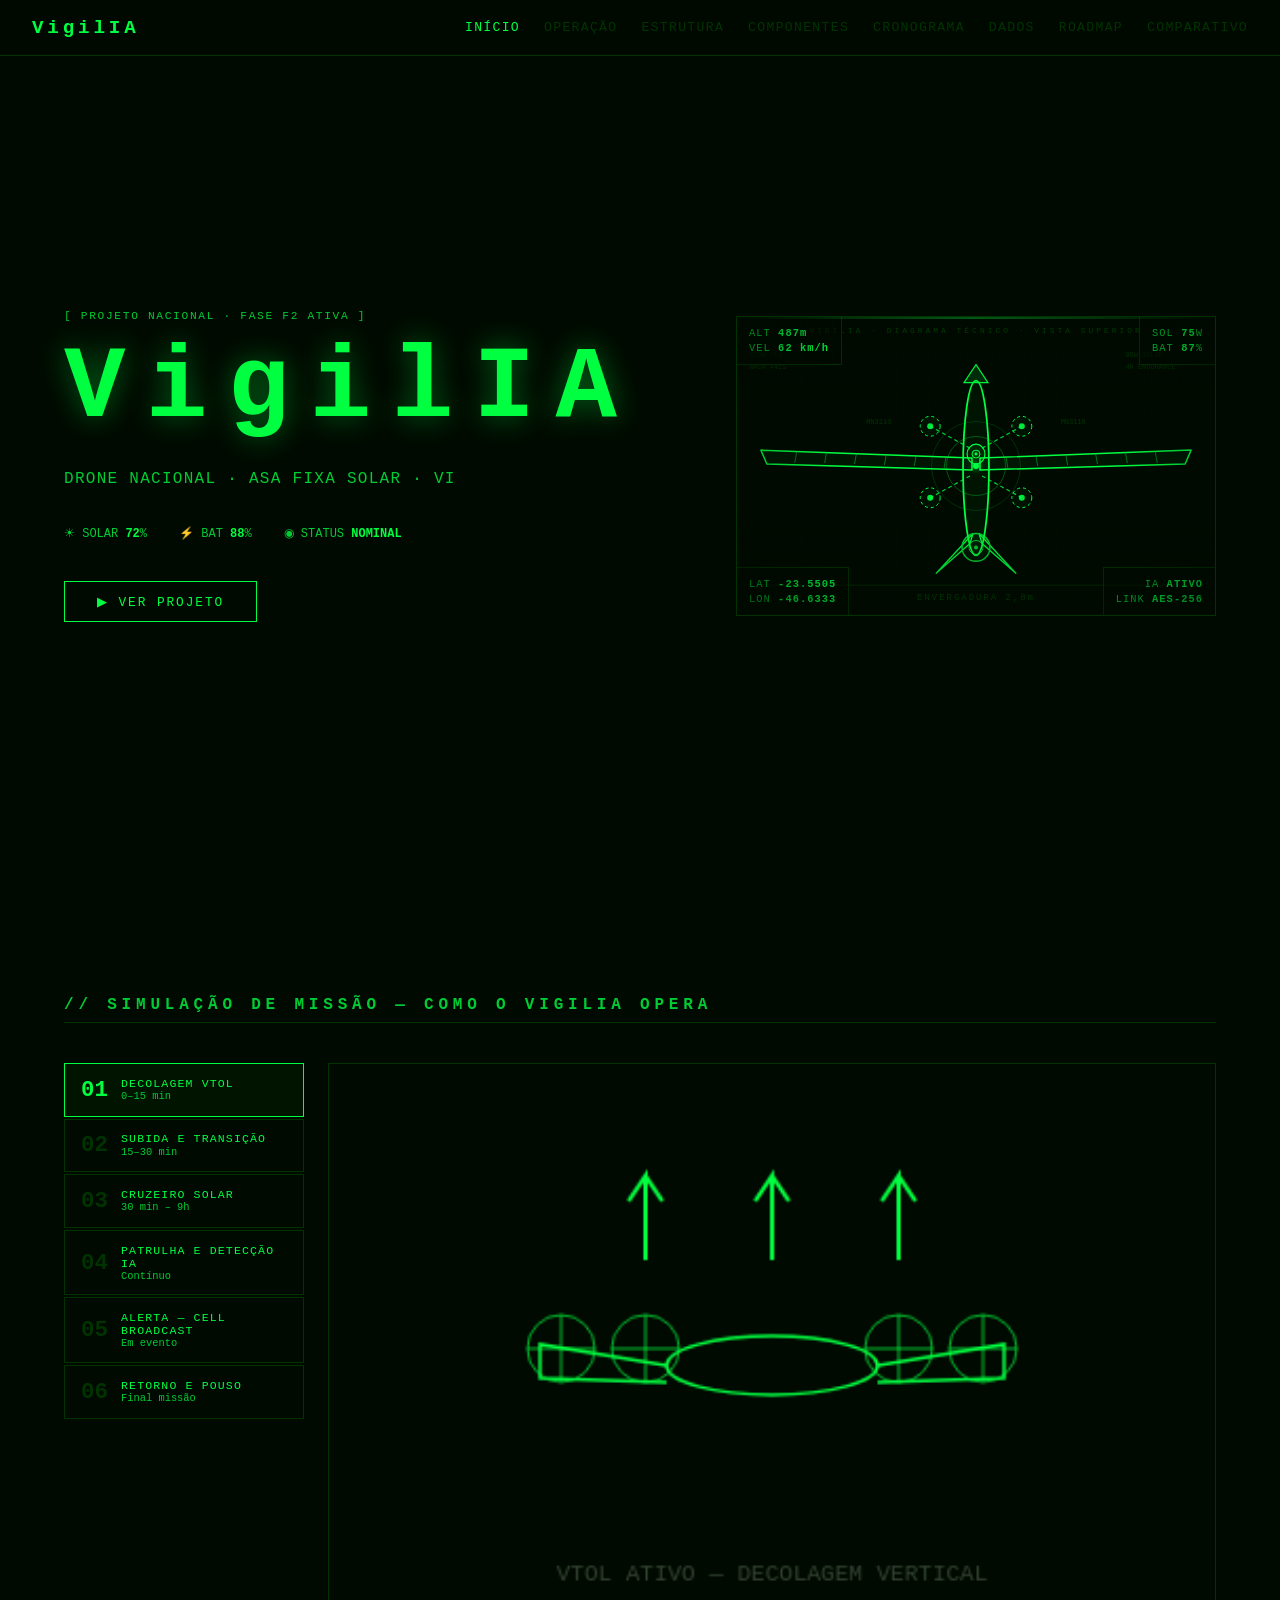
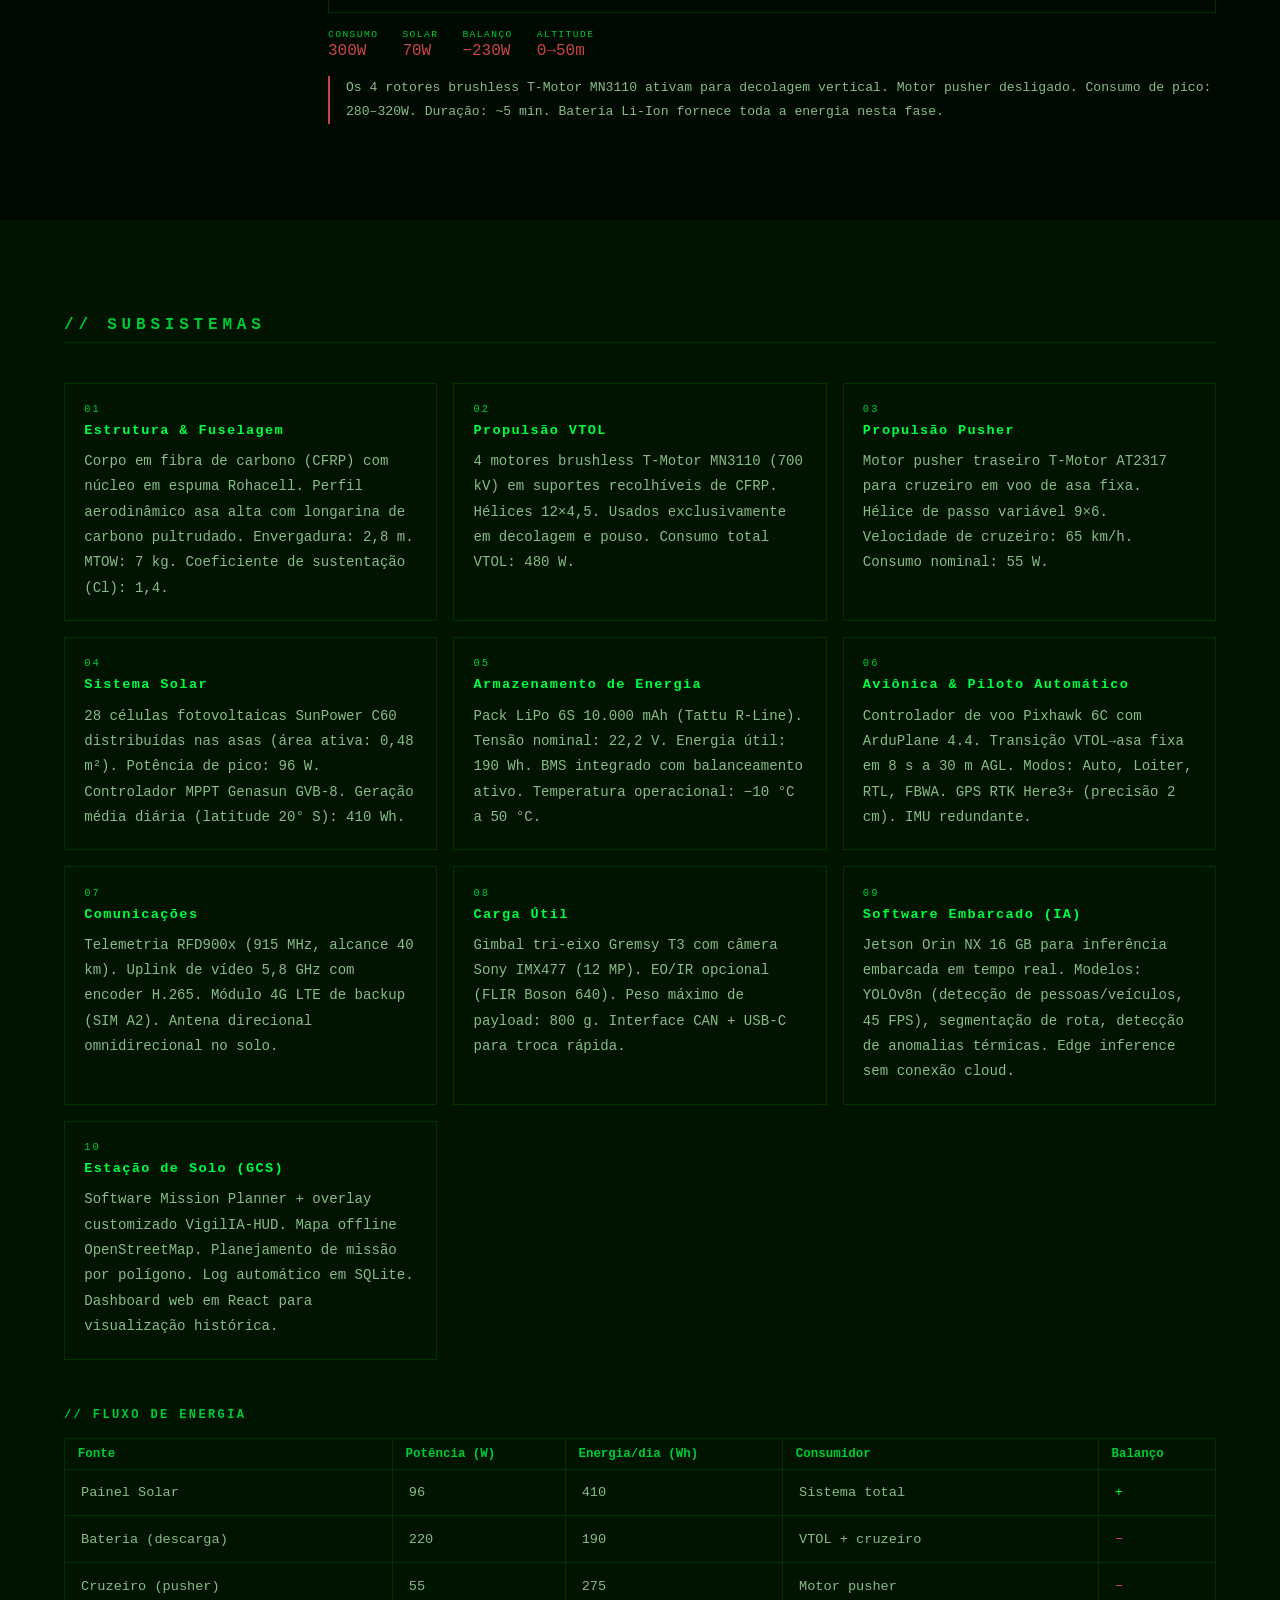
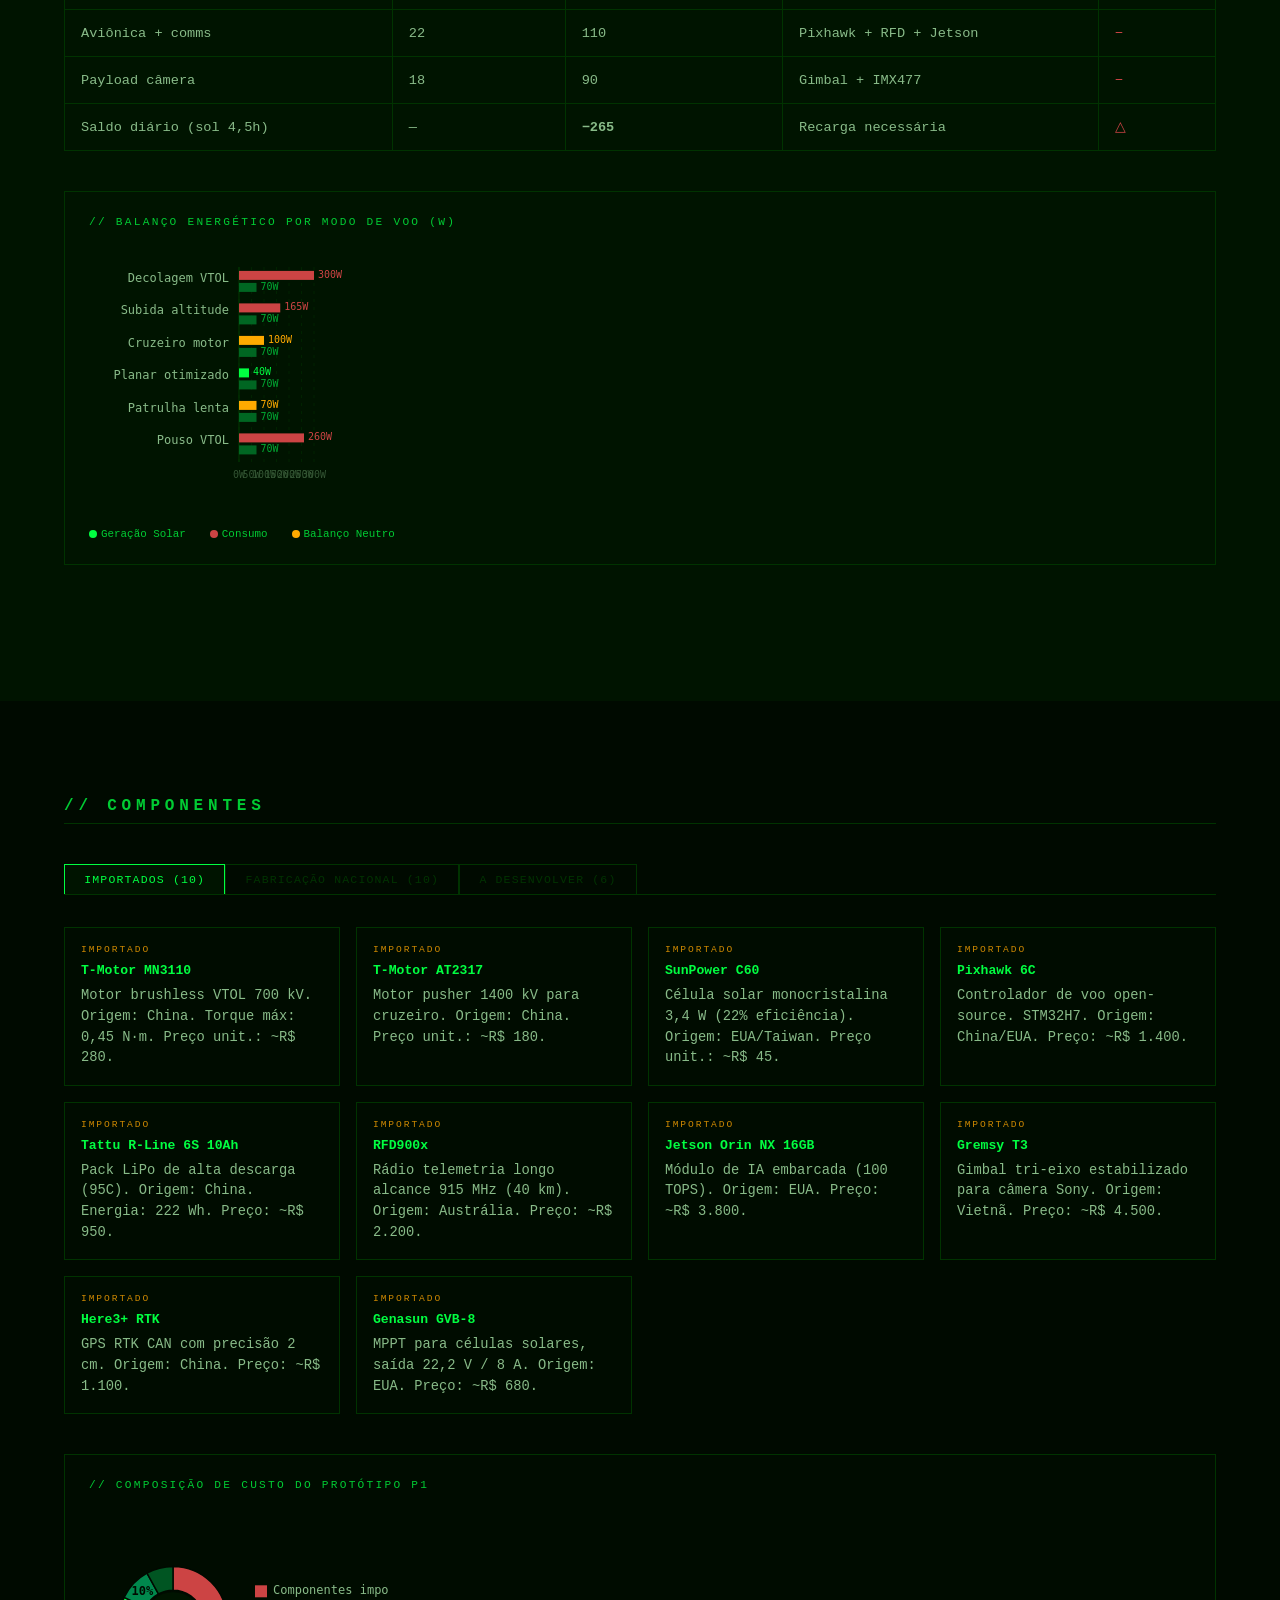
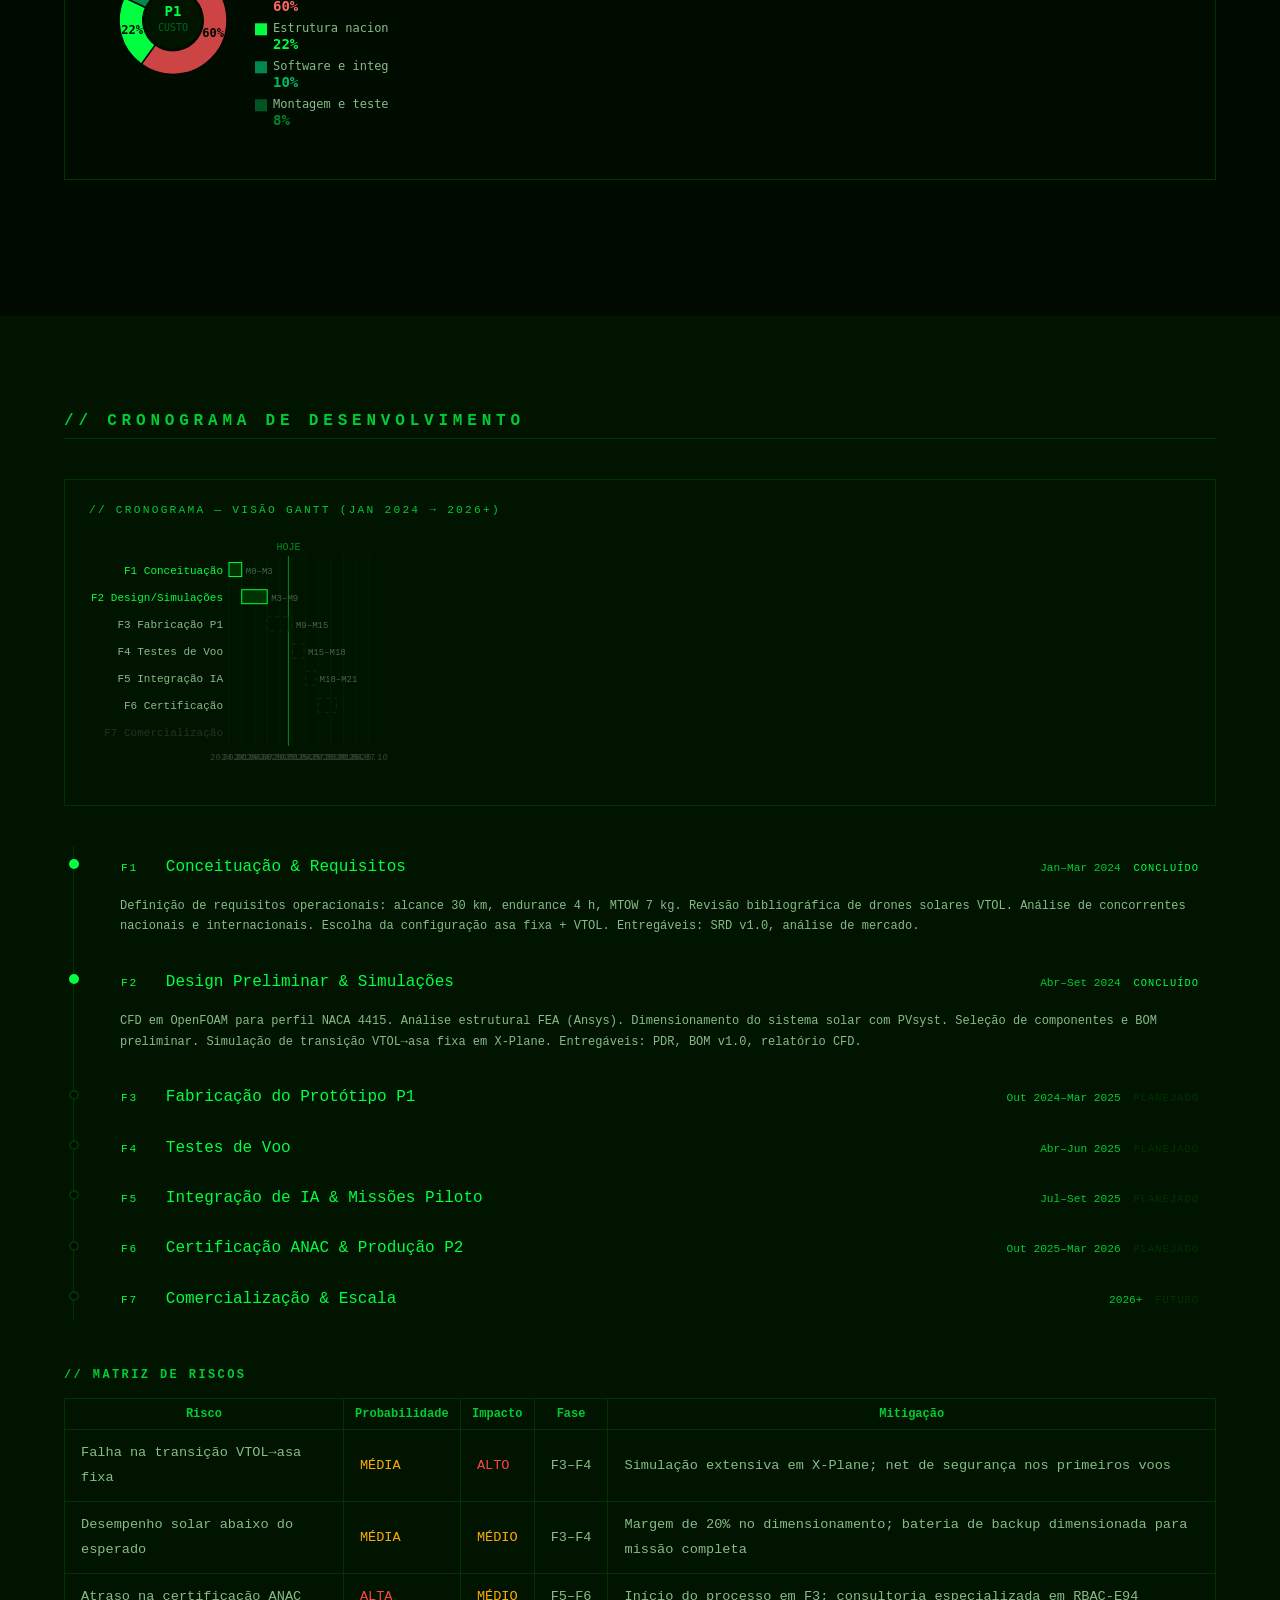
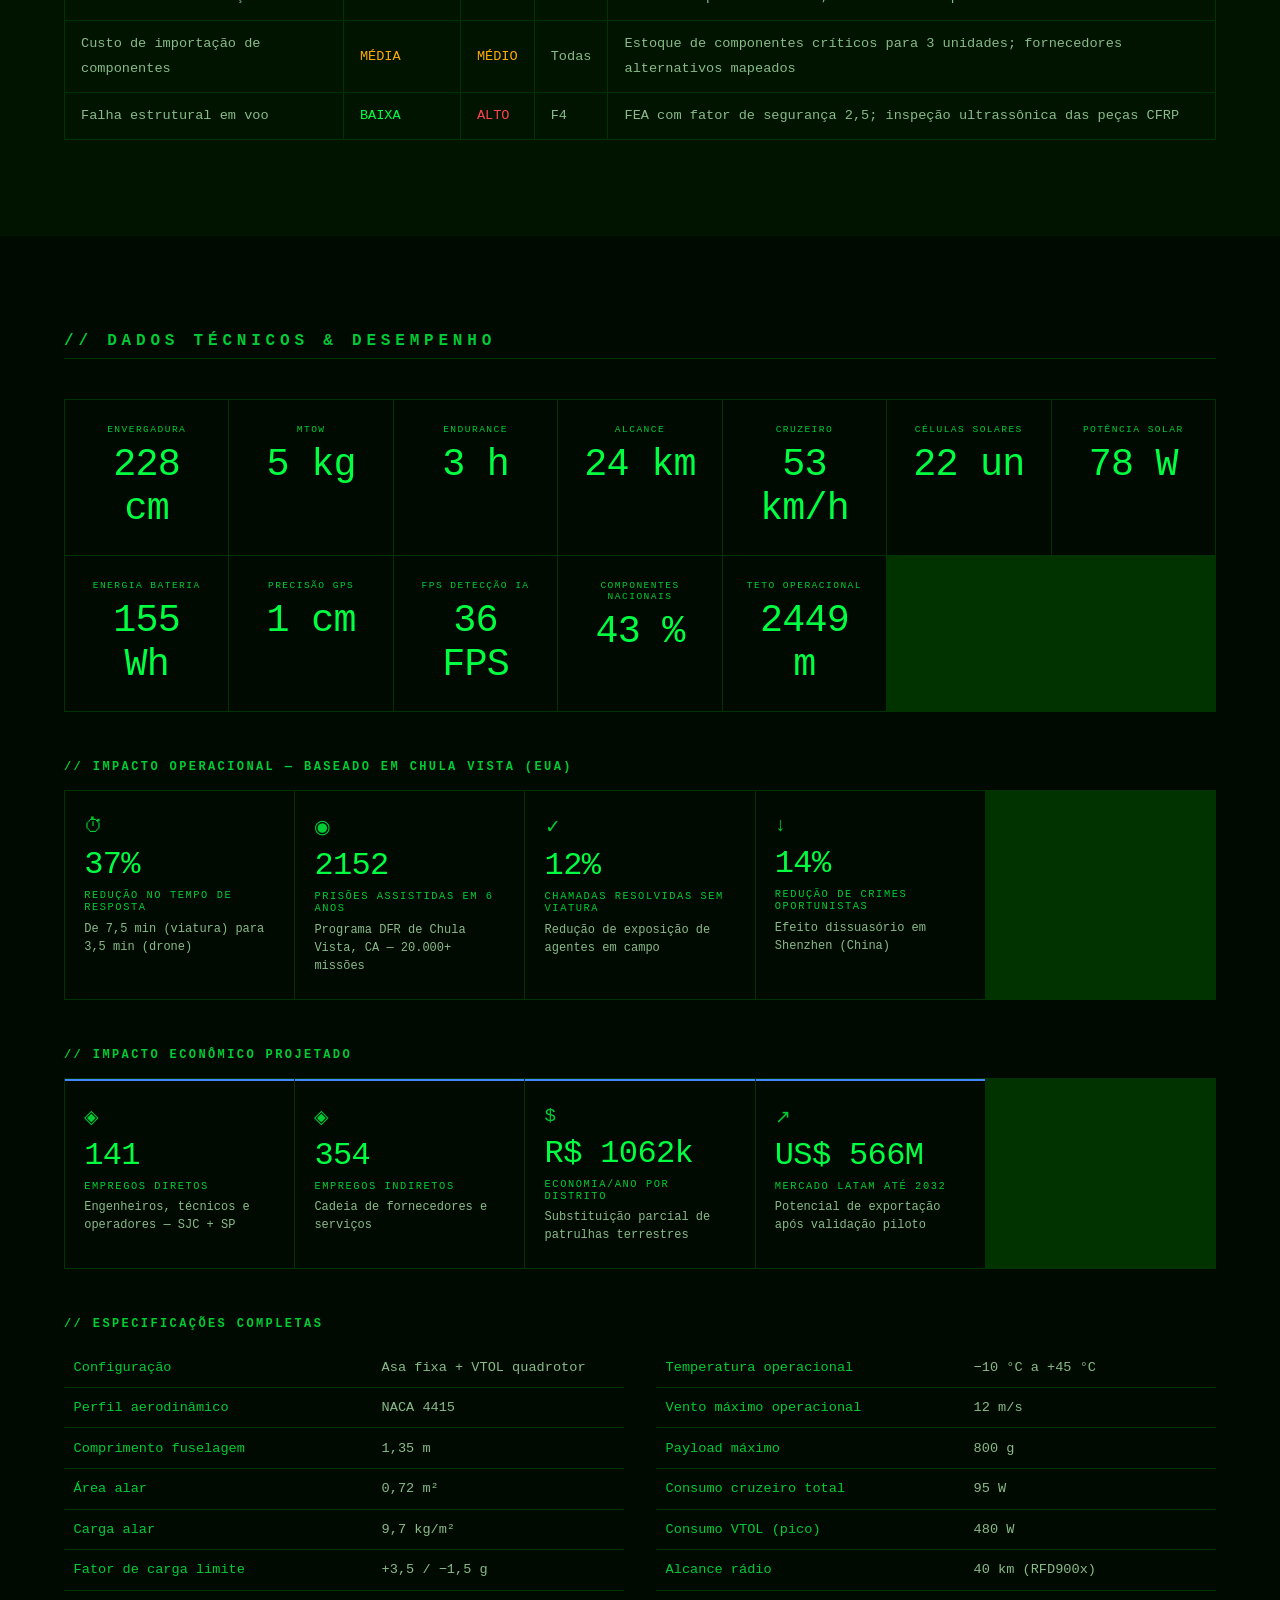
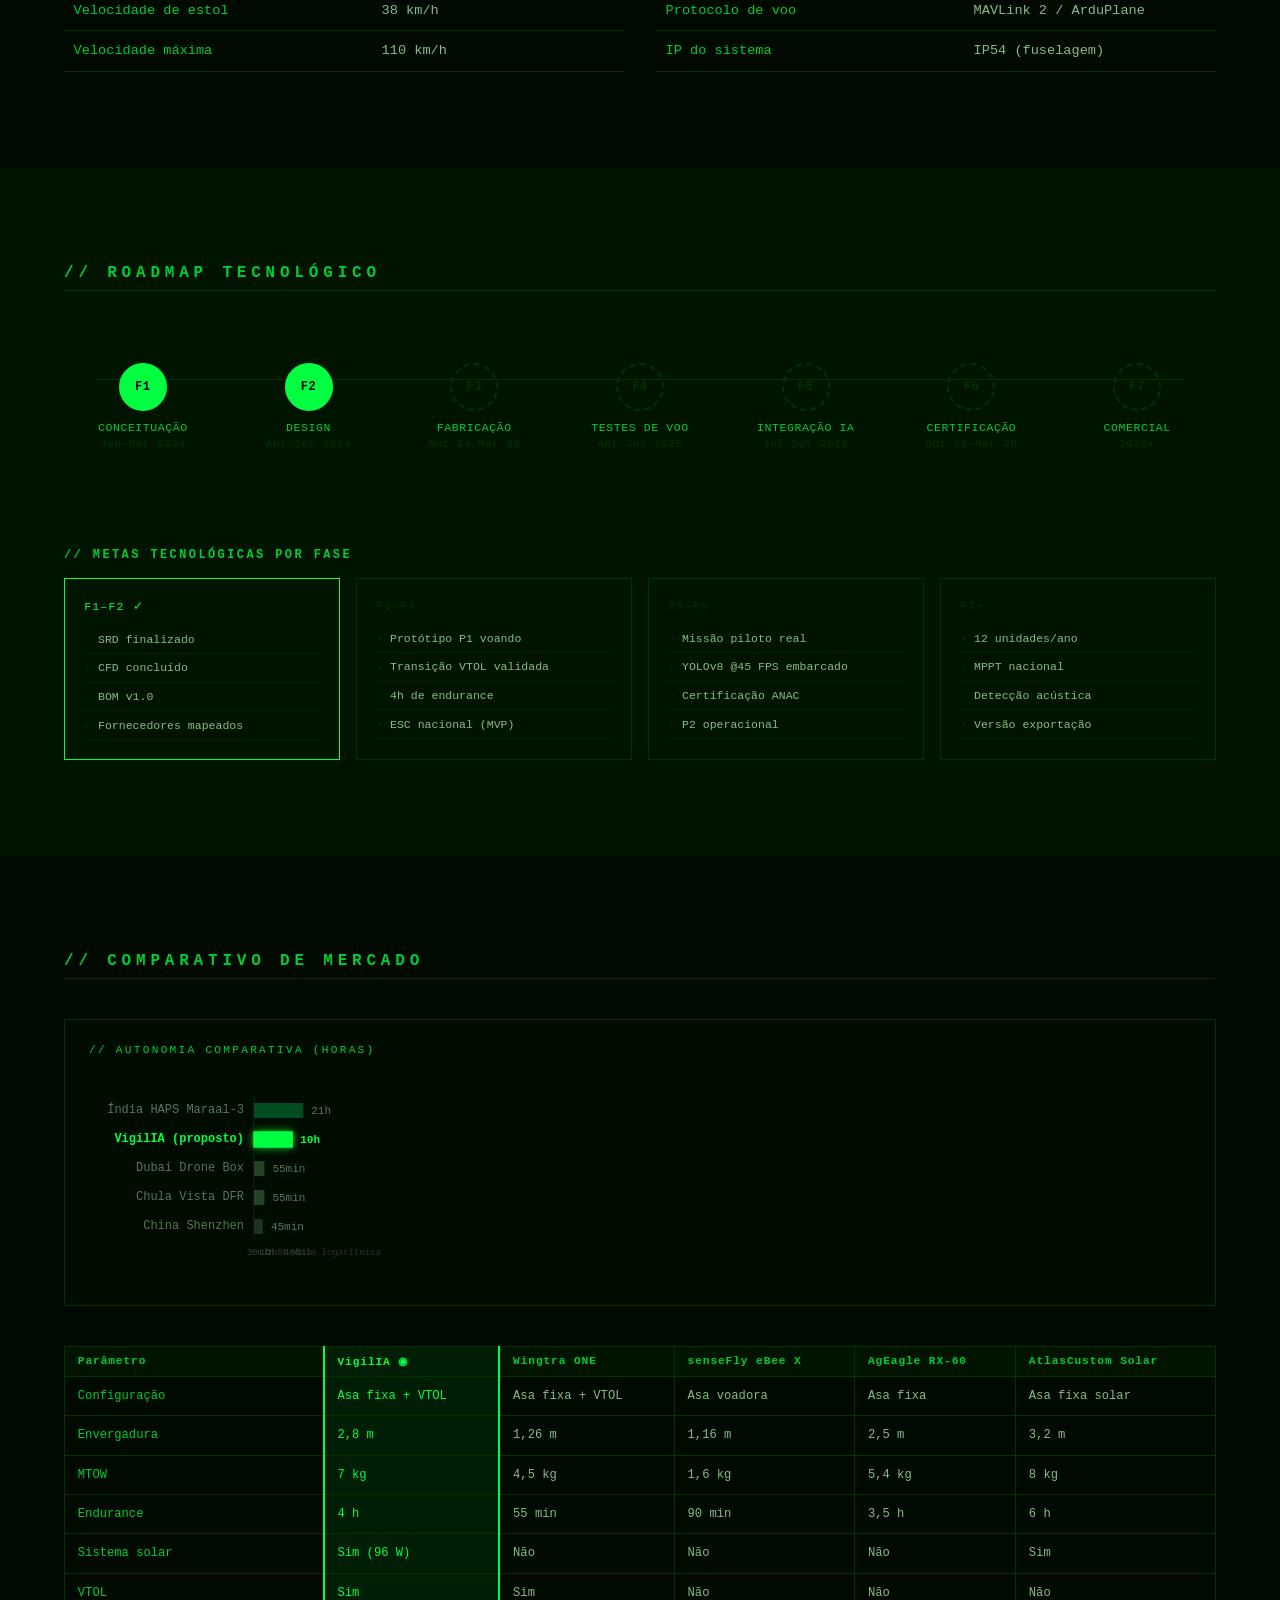
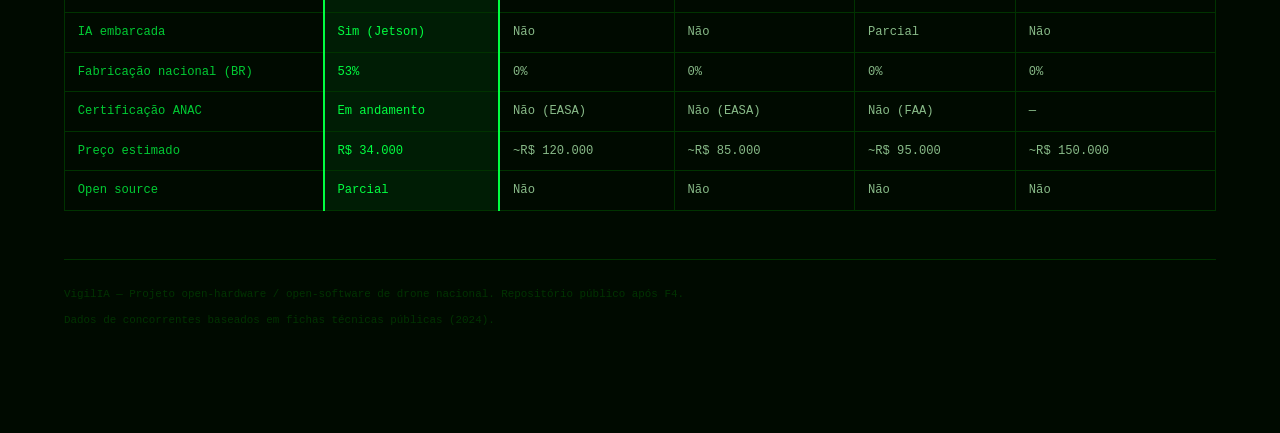
==== commit a163989a: "fix(hero): add SVG drone diagram and mobile nav toggle" ====
--- a/vigilia.html
+++ b/vigilia.html
@@ -16,7 +16,10 @@
 
   <nav id="navbar" aria-label="Navegação principal">
     <div class="nav-logo">VigilIA</div>
-    <ul class="nav-links">
+    <button class="nav-toggle" id="nav-toggle" aria-label="Abrir menu de navegação" aria-expanded="false" aria-controls="nav-links-list">
+      <span></span><span></span><span></span>
+    </button>
+    <ul class="nav-links" id="nav-links-list">
       <li><a href="#secao-1" data-section="secao-1">INÍCIO</a></li>
       <li><a href="#secao-op" data-section="secao-op">OPERAÇÃO</a></li>
       <li><a href="#secao-2" data-section="secao-2">ESTRUTURA</a></li>
@@ -46,7 +49,7 @@
       <div class="hero-visual">
         <div class="hero-drone-scene">
           <!-- Imagem do drone -->
-          <img src="assets/drone.png" alt="VigilIA — drone nacional de asa fixa solar com suporte VTOL" class="drone-img" id="hero-drone-img"/>
+          <img src="assets/drone.svg" alt="VigilIA — diagrama técnico do drone de asa fixa solar com suporte VTOL" class="drone-img" id="hero-drone-img" onerror="this.style.display='none'"/>
           <!-- HUD overlay — decorative telemetry display, hidden from assistive tech -->
           <div class="hud-overlay" aria-hidden="true">
             <div class="hud-corner hud-tl">
--- a/css/components.css
+++ b/css/components.css
@@ -37,6 +37,30 @@
 }
 .nav-links a:hover,
 .nav-links a.active { color: var(--green); }
+
+/* Hamburger toggle button — hidden on desktop, shown on mobile */
+.nav-toggle {
+  display:     none;
+  flex-direction: column;
+  justify-content: center;
+  gap:         5px;
+  background:  none;
+  border:      none;
+  cursor:      pointer;
+  padding:     4px;
+  z-index:     101;
+}
+.nav-toggle span {
+  display:    block;
+  width:      22px;
+  height:     2px;
+  background: var(--green);
+  transition: transform 0.25s ease, opacity 0.25s ease;
+}
+/* Animate to X when open */
+#navbar.nav-open .nav-toggle span:nth-child(1) { transform: translateY(7px) rotate(45deg); }
+#navbar.nav-open .nav-toggle span:nth-child(2) { opacity: 0; }
+#navbar.nav-open .nav-toggle span:nth-child(3) { transform: translateY(-7px) rotate(-45deg); }
 
 /* ============================================
    BACK-TO-TOP BUTTON
--- a/css/sections.css
+++ b/css/sections.css
@@ -12,9 +12,11 @@
   position:    relative;
 }
 .hero-drone-scene {
-  position: relative;
-  border:   1px solid var(--green-dim);
-  overflow: hidden;
+  position:   relative;
+  border:     1px solid var(--green-dim);
+  overflow:   hidden;
+  min-height: 260px; /* prevents scene collapsing if image fails to load */
+  background: #000a00;
 }
 .drone-img {
   width:      100%;
@@ -22,8 +24,15 @@
   filter:     saturate(0.4) brightness(0.75) sepia(0.3) hue-rotate(80deg);
   transition: filter 0.4s;
 }
+/* SVG diagrams are already styled — don't apply the photo filter */
+.drone-img[src$=".svg"] {
+  filter: none;
+}
 .hero-drone-scene:hover .drone-img {
   filter: saturate(0.6) brightness(0.85) sepia(0.2) hue-rotate(80deg);
+}
+.hero-drone-scene:hover .drone-img[src$=".svg"] {
+  filter: brightness(1.1);
 }
 
 /* Vignette gradient over the drone image */
--- a/css/responsive.css
+++ b/css/responsive.css
@@ -2,29 +2,109 @@
    responsive.css — Media queries (must load last)
    ============================================== */
 
+/* ============================================================
+   TABLET / SMALL DESKTOP  ≤ 900px
+   ============================================================ */
 @media (max-width: 900px) {
-  /* Hero: stack vertically */
-  .hero-wrapper   { flex-direction: column; }
-  .hero-visual    { width: 100%; }
 
-  /* Mission: single column, phases wrap */
+  /* ---- Navbar: show hamburger, hide inline links ---- */
+  .nav-toggle { display: flex; }
+
+  #navbar {
+    flex-wrap: wrap;
+    padding:   0.8rem 1.2rem;
+  }
+
+  /* Nav links collapse to a hidden dropdown until .nav-open */
+  .nav-links {
+    display:        none;        /* hidden by default on mobile */
+    flex-direction: column;
+    gap:            0;
+    width:          100%;
+    order:          3;           /* below logo + toggle row */
+    border-top:     1px solid var(--green-dim);
+    padding:        0.5rem 0 0.8rem;
+    background:     rgba(0,10,0,0.97);
+  }
+
+  .nav-links li a {
+    display:        block;
+    padding:        0.55rem 0.5rem;
+    font-size:      0.85rem;
+    letter-spacing: 0.12em;
+    border-bottom:  1px solid rgba(0,51,0,0.3);
+  }
+  .nav-links li:last-child a { border-bottom: none; }
+
+  /* Open state: show the menu */
+  #navbar.nav-open .nav-links { display: flex; }
+
+  /* ---- Hero: stack vertically ---- */
+  .hero-wrapper {
+    flex-direction: column;
+    gap:            2rem;
+  }
+  .hero-visual { width: 100%; }
+
+  /* Tighten telemetry row on mid screens */
+  .hero-tel { gap: 1.2rem; flex-wrap: wrap; }
+
+  /* ---- Mission: single column, phases wrap ---- */
   .mission-layout { grid-template-columns: 1fr; }
   .mission-phases { flex-direction: row; flex-wrap: wrap; }
   .phase-item     { flex: 1 1 calc(33% - 4px); }
 
-  /* Tech grid: 2 columns */
+  /* ---- Tech grid: 2 columns ---- */
   .tech-grid { grid-template-columns: 1fr 1fr; }
 
-  /* Reduce section padding */
+  /* ---- Reduce section padding ---- */
   #secao-1, #secao-op,
   #secao-2, #secao-3,
   #secao-4, #secao-5,
   #secao-6, #secao-7 { padding: 4rem 1.5rem; }
 }
 
+/* ============================================================
+   MOBILE  ≤ 600px
+   ============================================================ */
 @media (max-width: 600px) {
+
+  /* ---- Hero ---- */
+  .hero-title    { font-size: 3.2rem; }
+  .hero-tag      { font-size: 0.62rem; }
+  .hero-tel      { gap: 0.8rem; font-size: 0.7rem; }
+  .hero-cta      { width: 100%; text-align: center; }
+
+  /* ---- Drone scene min-height on small screens ---- */
+  .hero-drone-scene { min-height: 200px; }
+
+  /* ---- Phase items: 2-up ---- */
   .phase-item  { flex: 1 1 calc(50% - 4px); }
+
+  /* ---- Tech grid: single column ---- */
   .tech-grid   { grid-template-columns: 1fr; }
-  .hero-title  { font-size: 3.5rem; }
+
+  /* ---- Stats: 2-up ---- */
   .stats-grid  { grid-template-columns: repeat(2, 1fr); }
+
+  /* ---- Section padding ---- */
+  #secao-1, #secao-op,
+  #secao-2, #secao-3,
+  #secao-4, #secao-5,
+  #secao-6, #secao-7 { padding: 3.5rem 1rem; }
+
+  /* ---- Roadmap: hide labels, show only circles ---- */
+  .rm-label   { font-size: 0.62rem; }
+
+  /* ---- Comparative table: allow horizontal scroll ---- */
+  .comp-table-wrapper { -webkit-overflow-scrolling: touch; }
 }
+
+/* ============================================================
+   VERY SMALL  ≤ 380px
+   ============================================================ */
+@media (max-width: 380px) {
+  .hero-title { font-size: 2.8rem; }
+  .stats-grid { grid-template-columns: repeat(2, 1fr); }
+  .phase-item { flex: 1 1 100%; }
+}
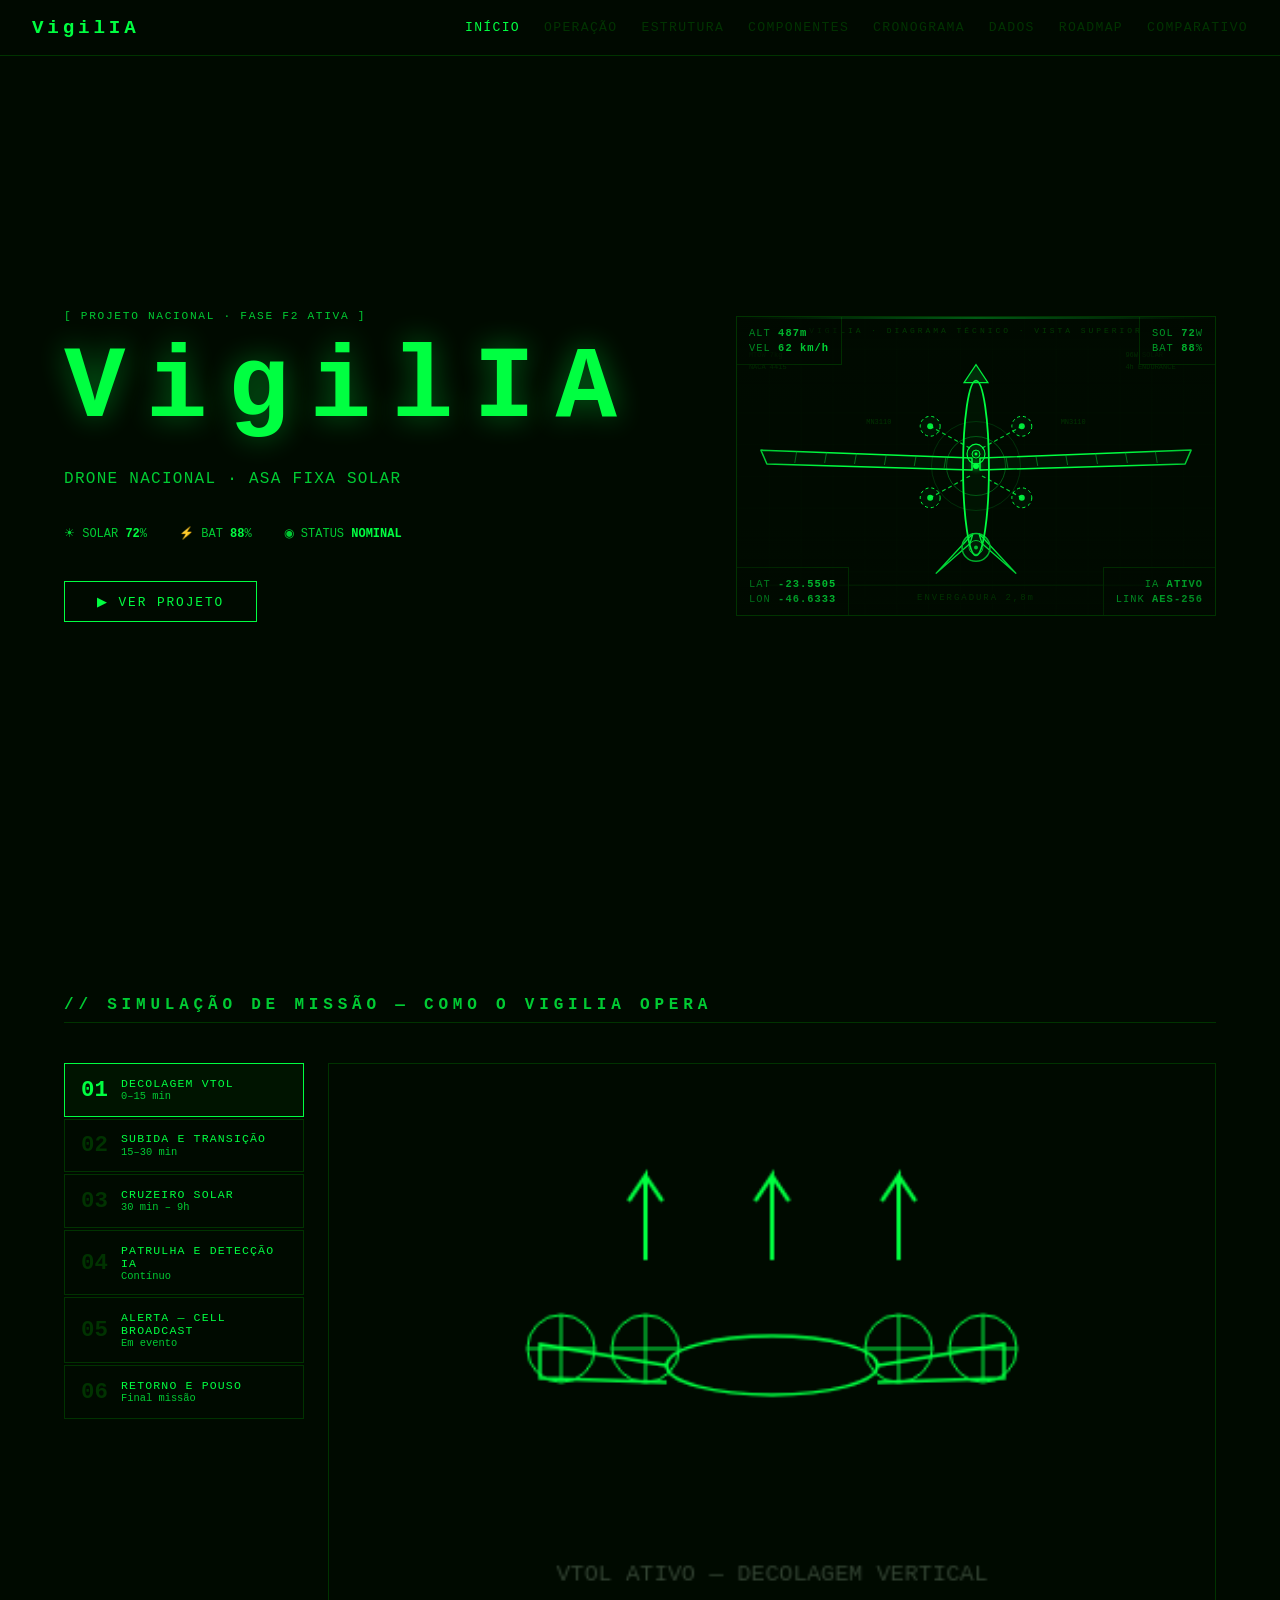
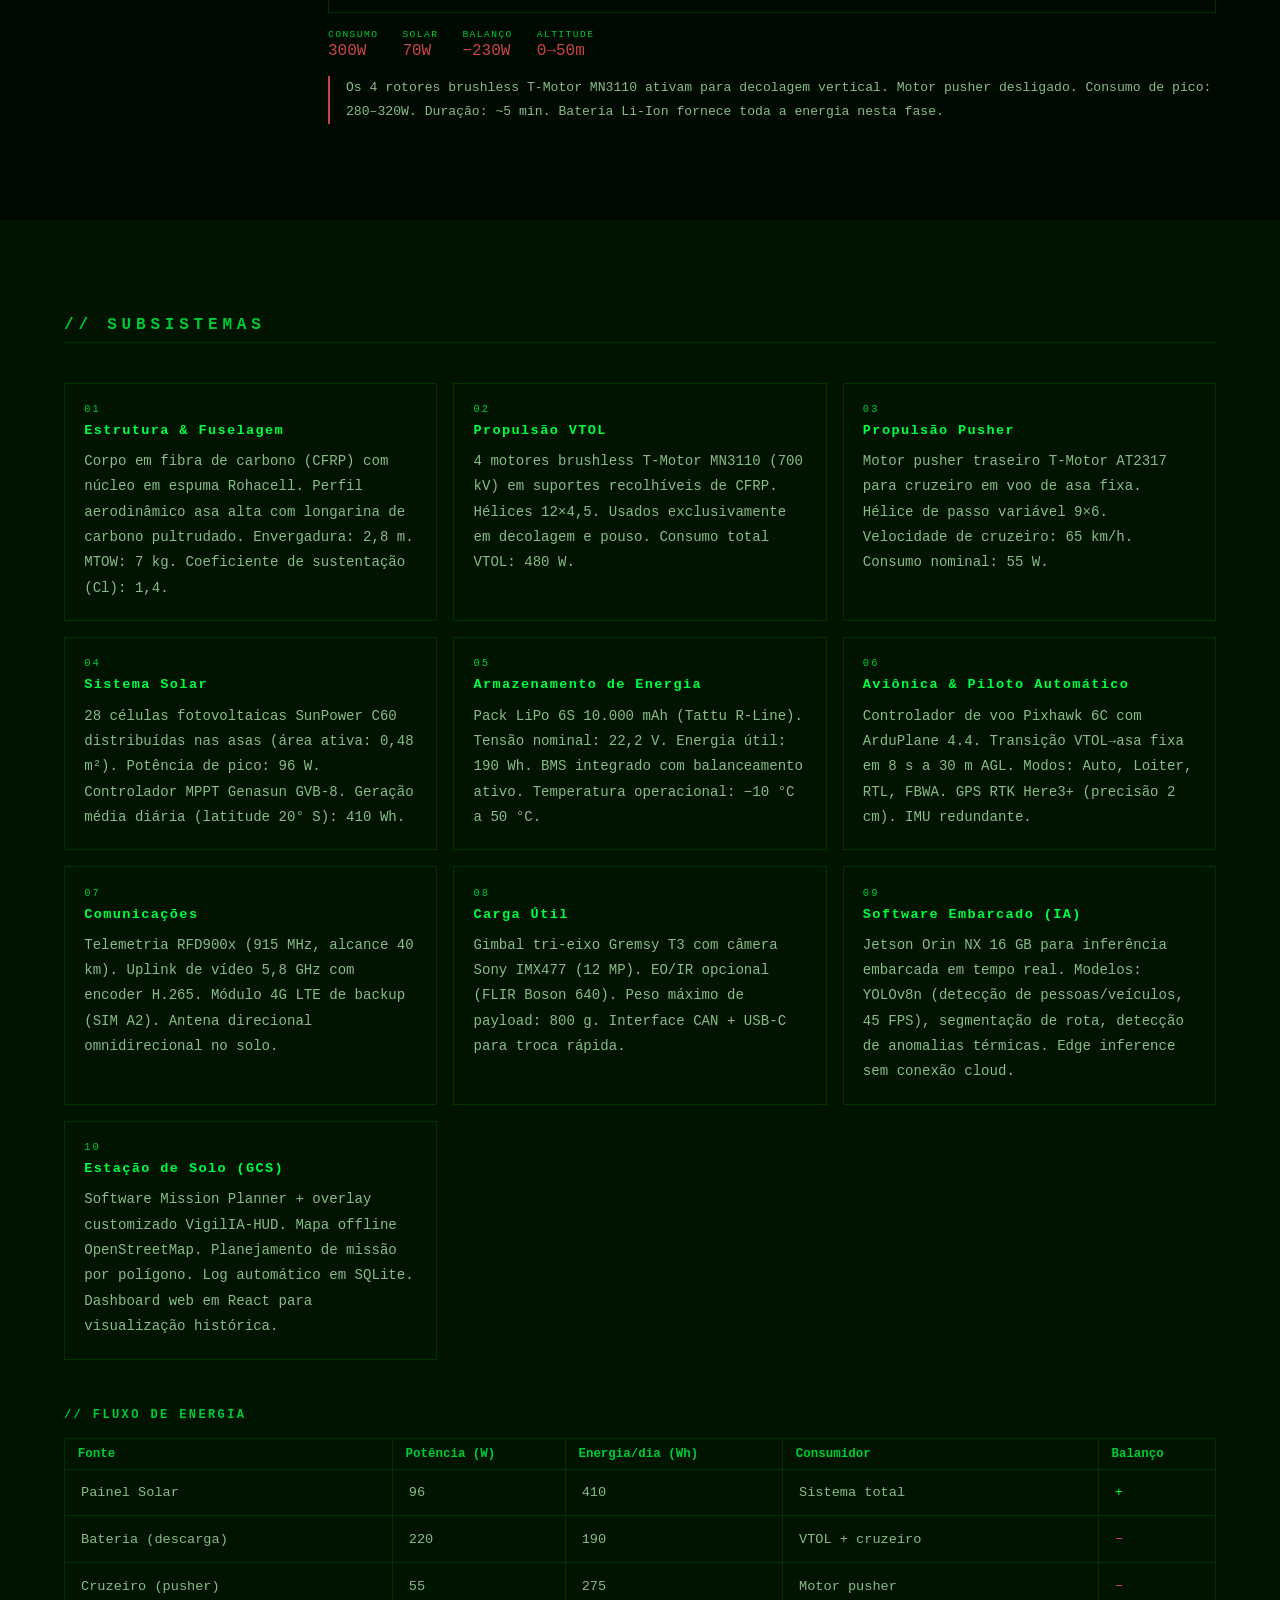
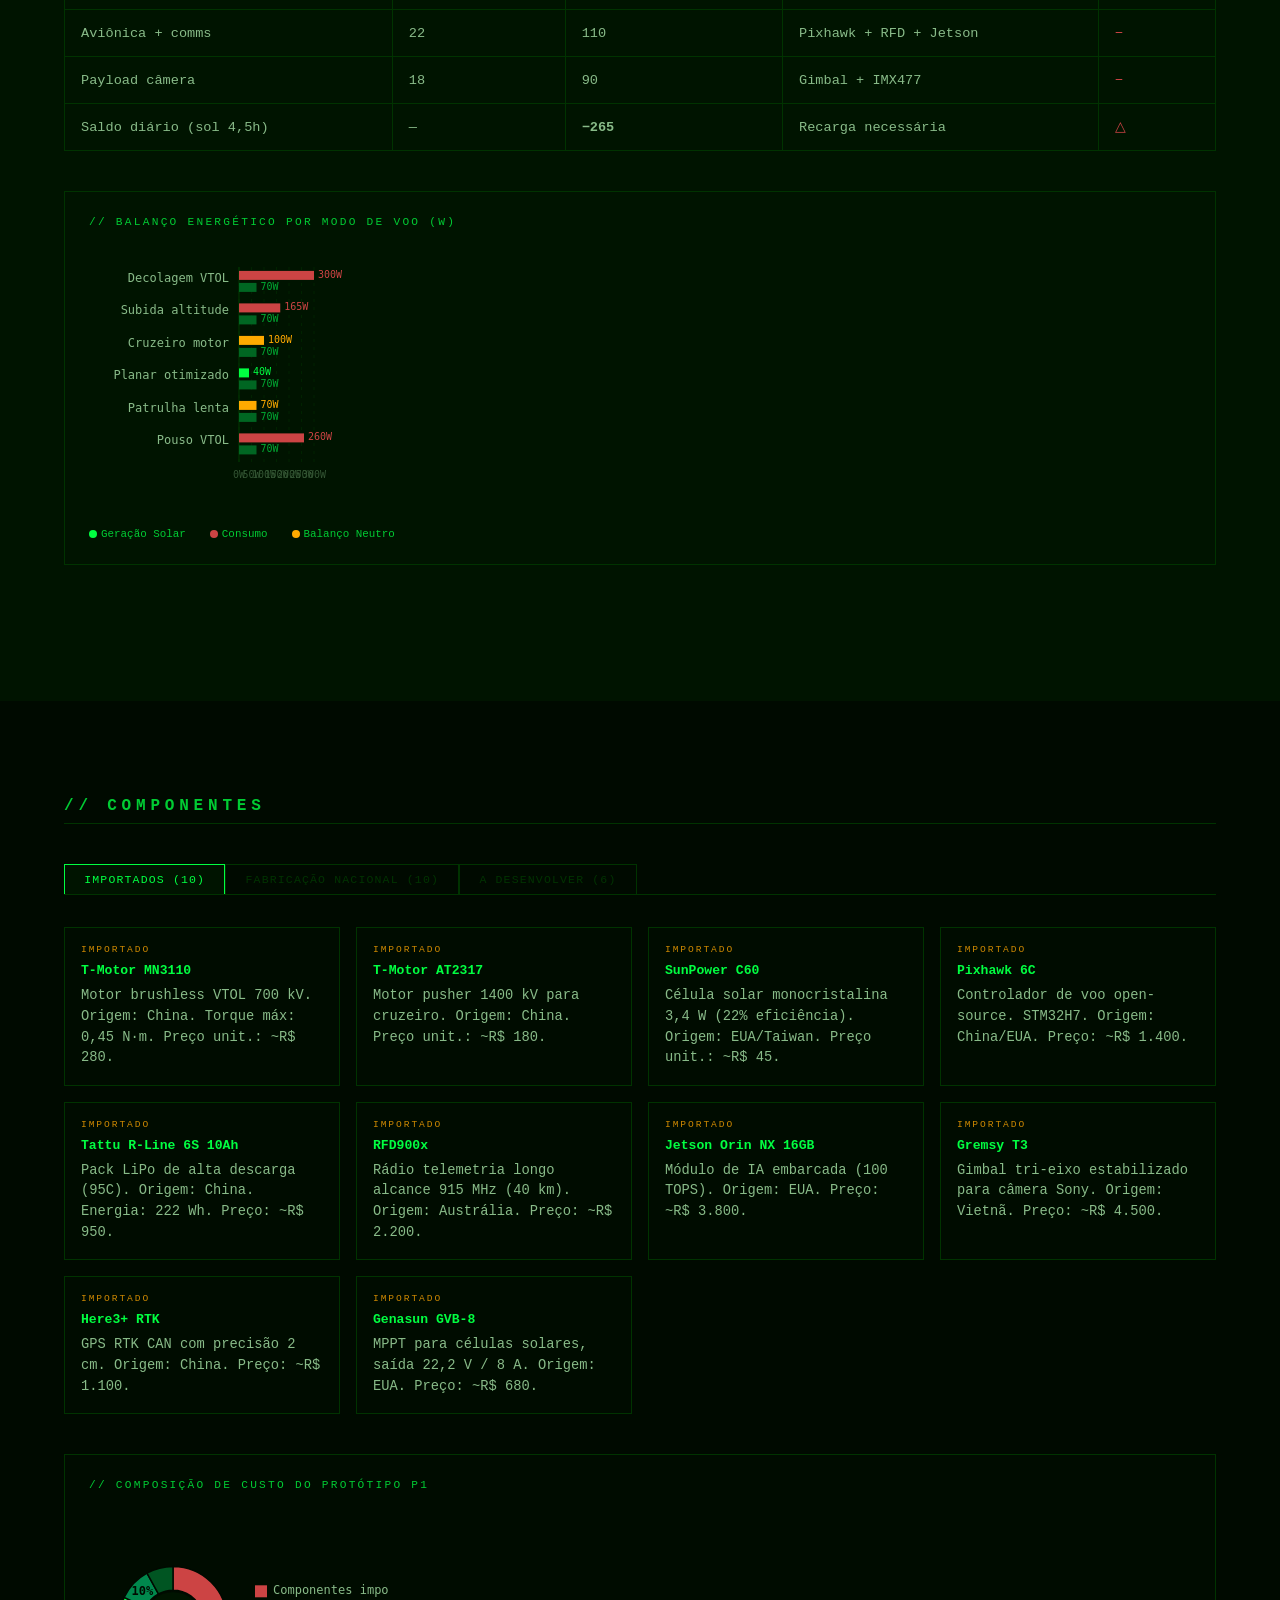
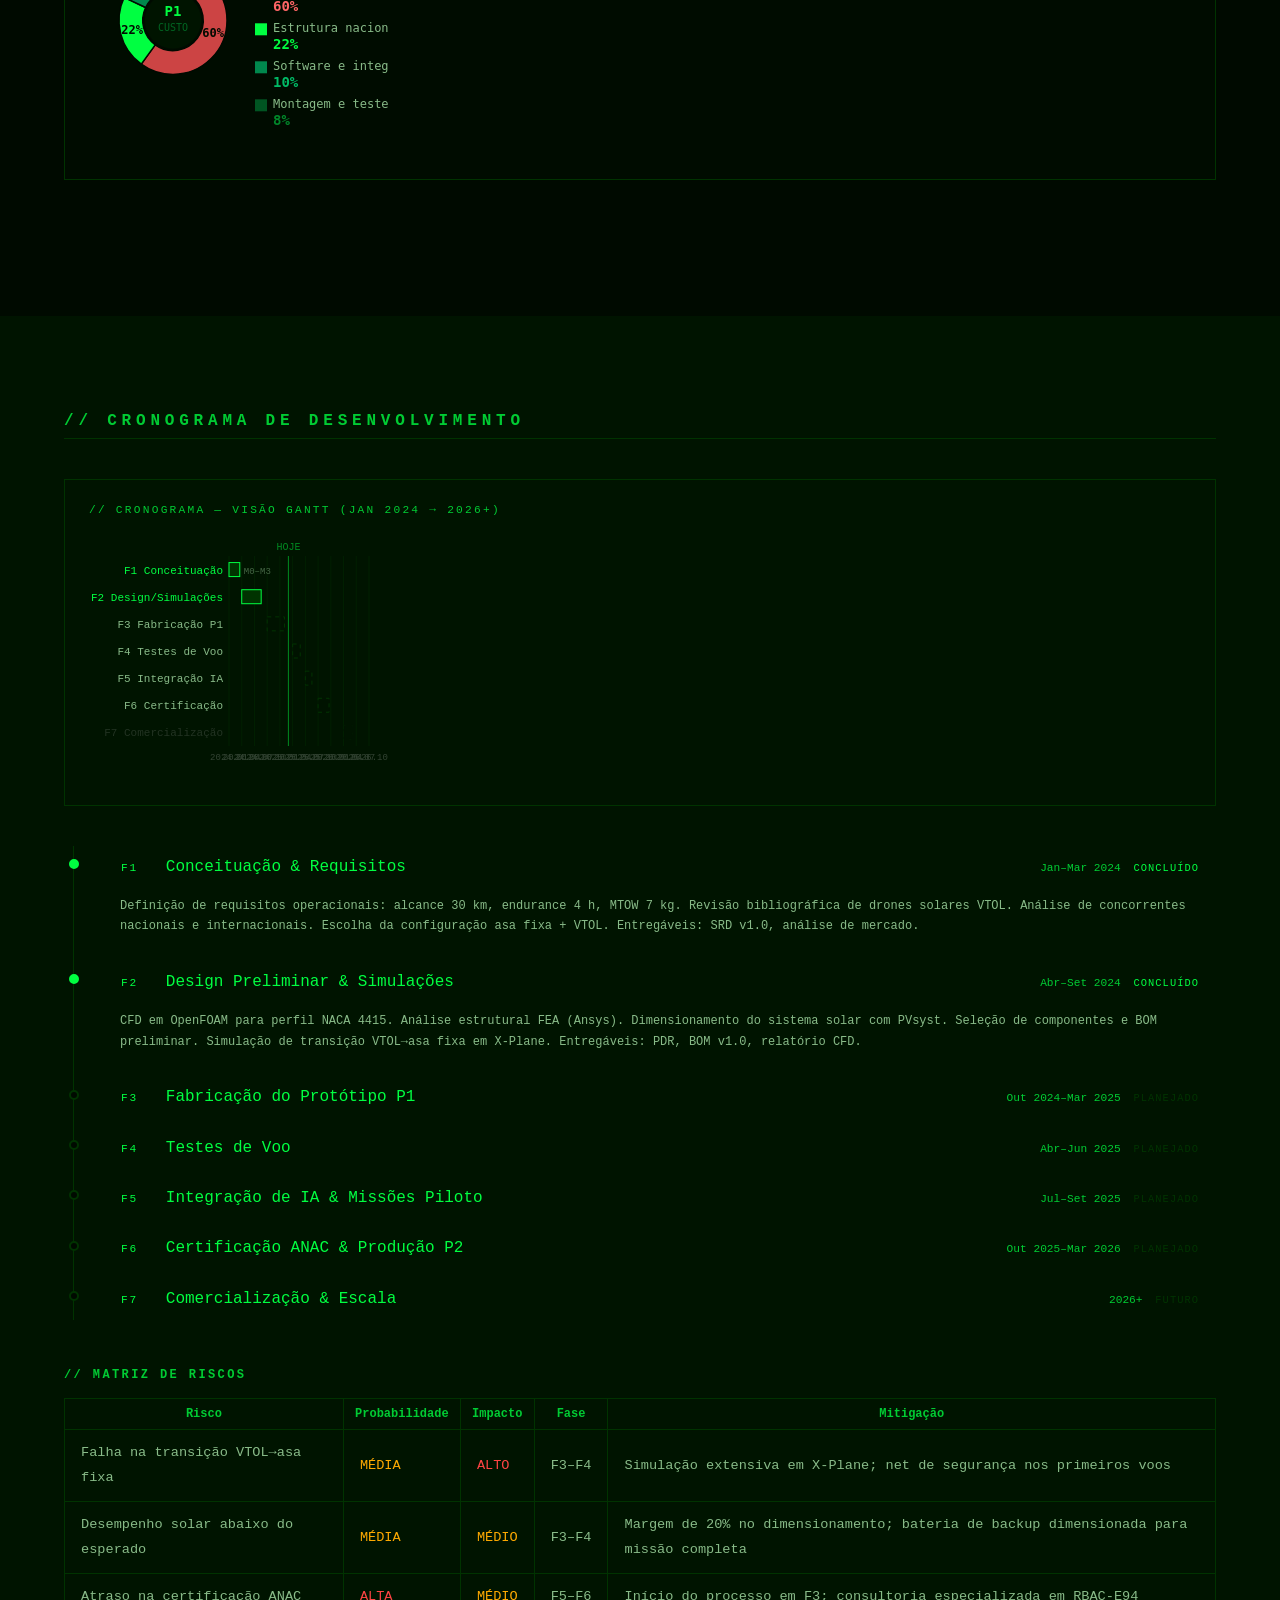
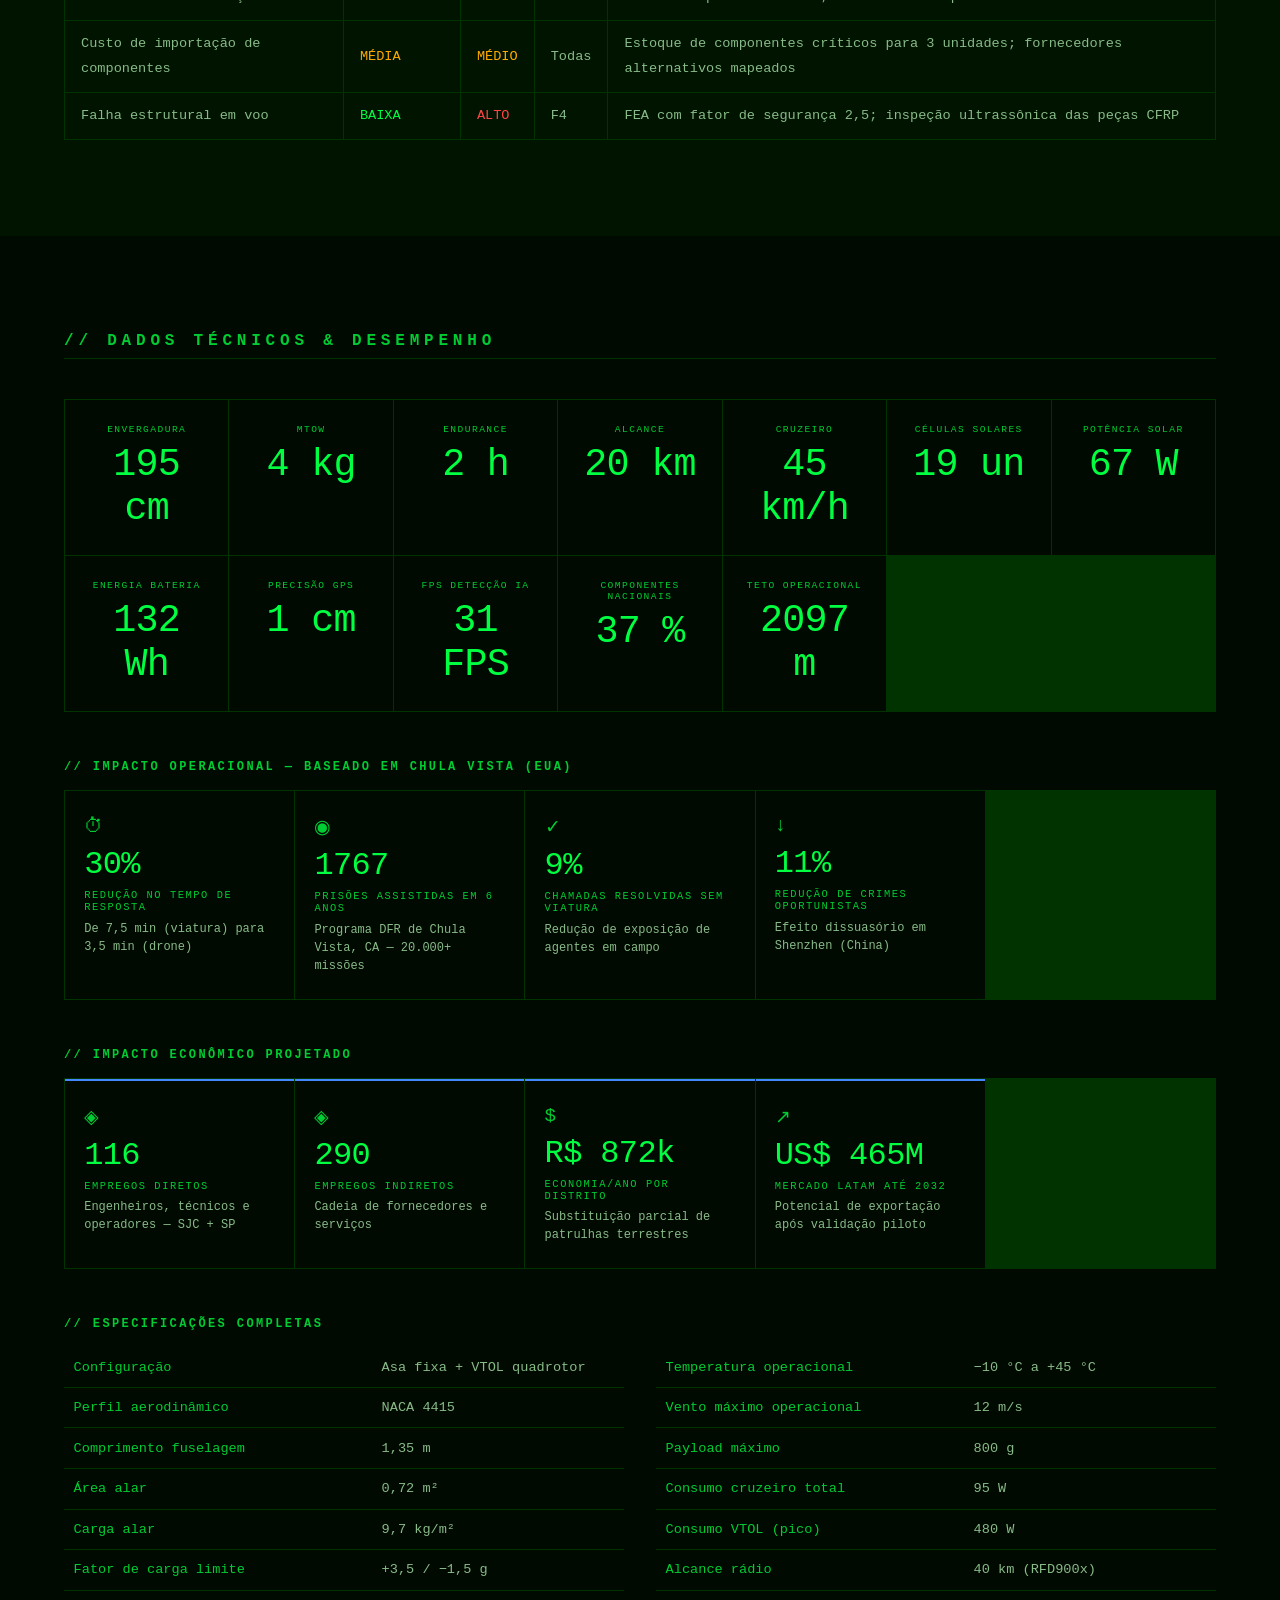
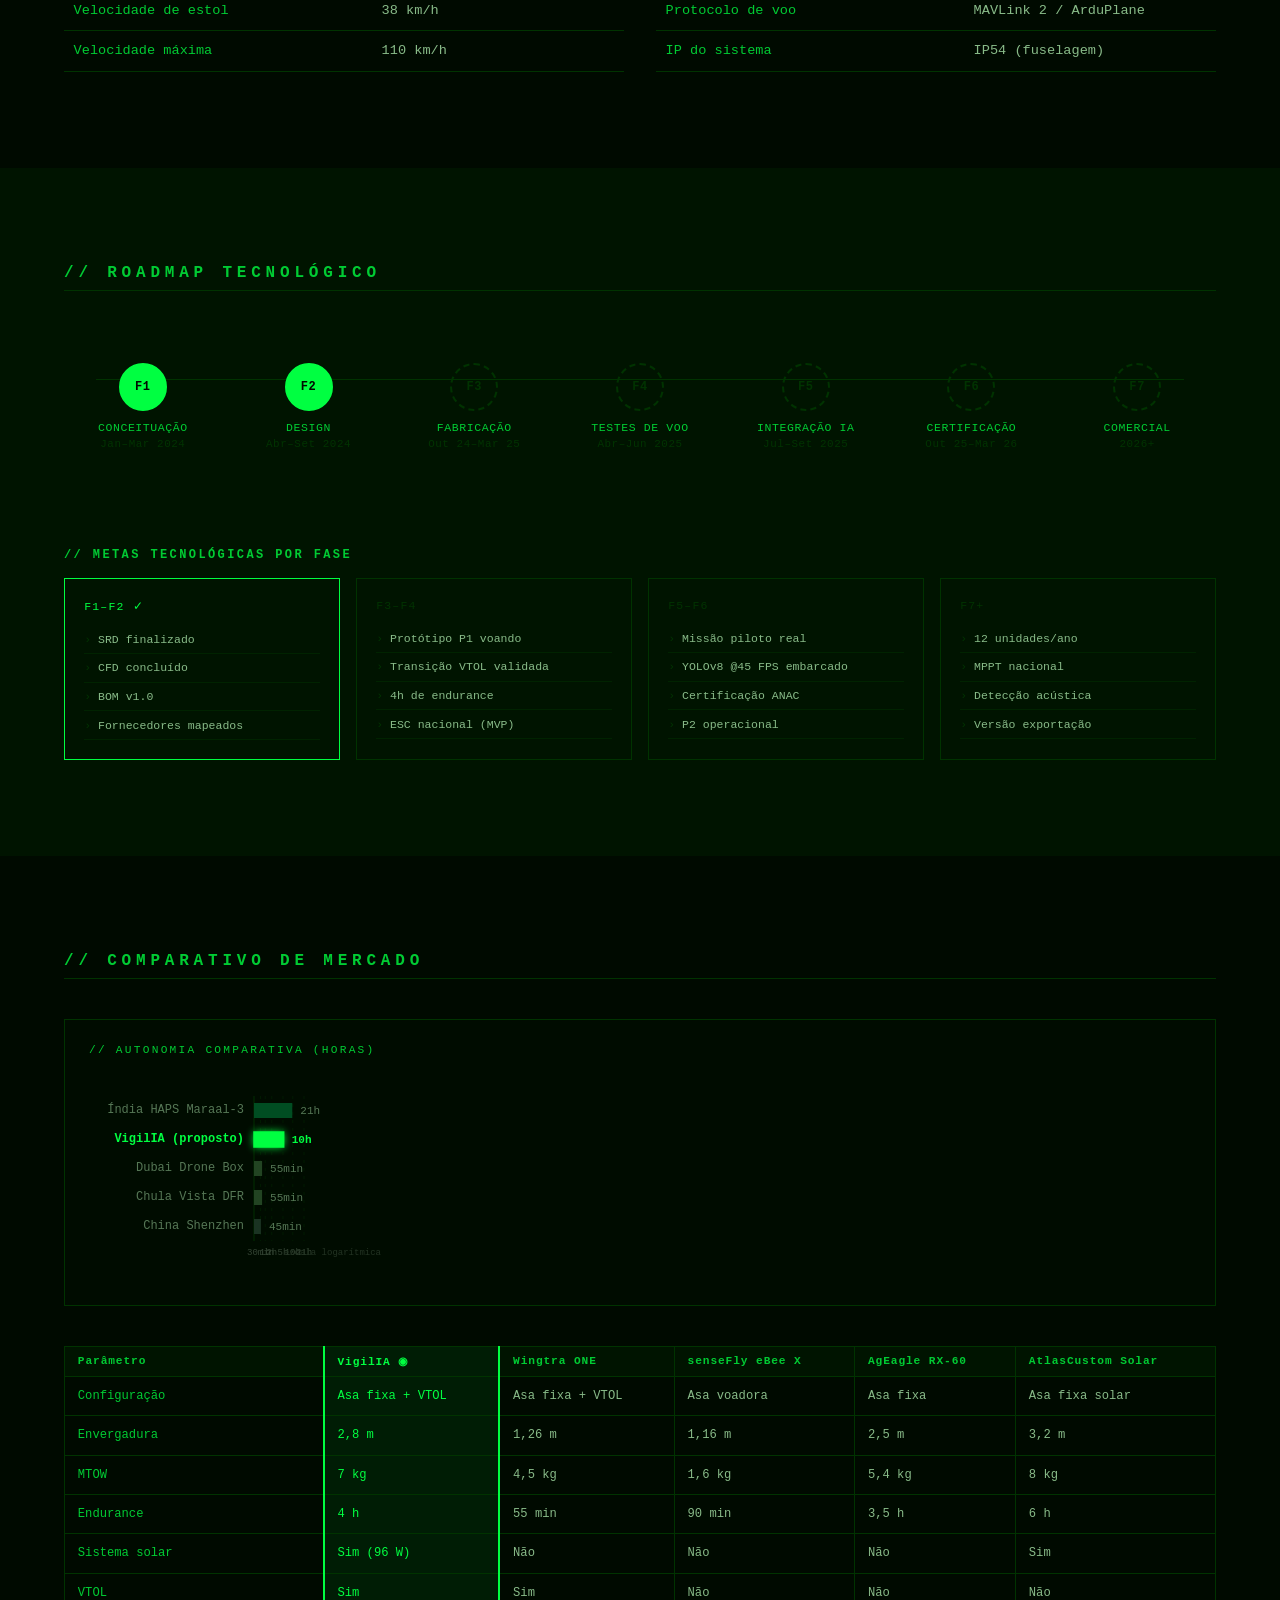
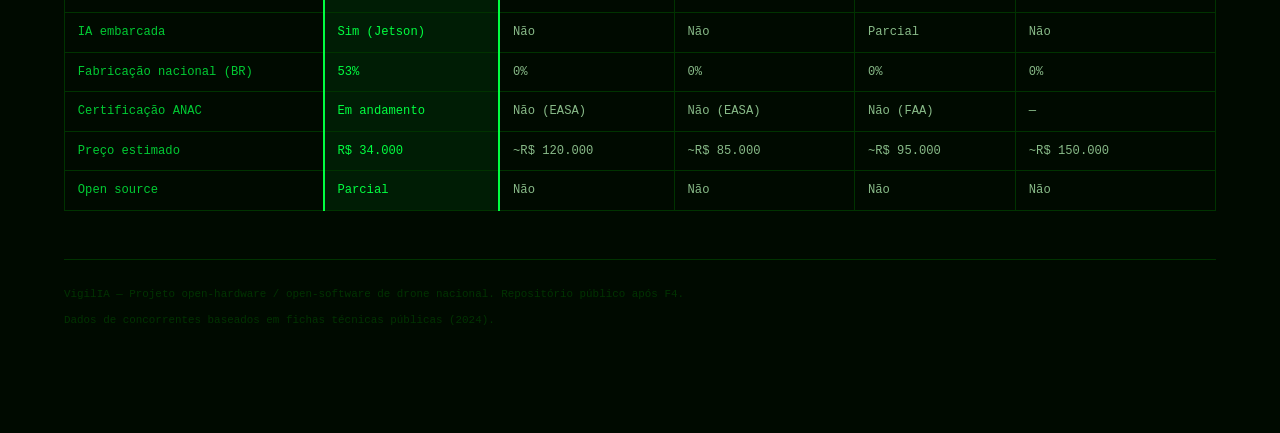
==== commit ab15cfc2: "feat: accessibility, reduced-motion, and canvas stability pass" ====
--- a/vigilia.html
+++ b/vigilia.html
@@ -691,31 +691,31 @@
       <h2 class="section-title">// ROADMAP TECNOLÓGICO</h2>
       <div class="roadmap-track">
         <div class="roadmap-line"></div>
-        <div class="roadmap-node done" title="F1 — Conceituação">
+        <div class="roadmap-node done" tabindex="0" title="F1 — Conceituação">
           <div class="rm-circle">F1</div>
           <div class="rm-label">CONCEITUAÇÃO<br><small>Jan–Mar 2024</small></div>
         </div>
-        <div class="roadmap-node done" title="F2 — Design">
+        <div class="roadmap-node done" tabindex="0" title="F2 — Design">
           <div class="rm-circle">F2</div>
           <div class="rm-label">DESIGN<br><small>Abr–Set 2024</small></div>
         </div>
-        <div class="roadmap-node pending" title="F3 — Fabricação">
+        <div class="roadmap-node pending" tabindex="0" title="F3 — Fabricação">
           <div class="rm-circle">F3</div>
           <div class="rm-label">FABRICAÇÃO<br><small>Out 24–Mar 25</small></div>
         </div>
-        <div class="roadmap-node pending" title="F4 — Testes">
+        <div class="roadmap-node pending" tabindex="0" title="F4 — Testes">
           <div class="rm-circle">F4</div>
           <div class="rm-label">TESTES DE VOO<br><small>Abr–Jun 2025</small></div>
         </div>
-        <div class="roadmap-node pending" title="F5 — IA">
+        <div class="roadmap-node pending" tabindex="0" title="F5 — IA">
           <div class="rm-circle">F5</div>
           <div class="rm-label">INTEGRAÇÃO IA<br><small>Jul–Set 2025</small></div>
         </div>
-        <div class="roadmap-node pending" title="F6 — Certificação">
+        <div class="roadmap-node pending" tabindex="0" title="F6 — Certificação">
           <div class="rm-circle">F6</div>
           <div class="rm-label">CERTIFICAÇÃO<br><small>Out 25–Mar 26</small></div>
         </div>
-        <div class="roadmap-node pending" title="F7 — Comercial">
+        <div class="roadmap-node pending" tabindex="0" title="F7 — Comercial">
           <div class="rm-circle">F7</div>
           <div class="rm-label">COMERCIAL<br><small>2026+</small></div>
         </div>
--- a/css/utilities.css
+++ b/css/utilities.css
@@ -28,3 +28,19 @@
 @keyframes blink {
   50% { opacity: 0; }
 }
+
+/* ============================================
+   REDUCED MOTION — respect user preference
+   ============================================ */
+@media (prefers-reduced-motion: reduce) {
+  /* Stop all looping animations */
+  .blink-text      { animation: none; }
+  .crosshair-ring  { animation: none; }
+  .hud-scanline    { animation: none; }
+
+  /* Collapse transitions to instant */
+  section          { transition: none; }
+  .tl-body         { transition: none; }
+  .nav-toggle span { transition: none; }
+  .drone-img       { transition: none; }
+}
--- a/css/responsive.css
+++ b/css/responsive.css
@@ -84,6 +84,9 @@
   /* ---- Tech grid: single column ---- */
   .tech-grid   { grid-template-columns: 1fr; }
 
+  /* ---- Roadmap: allow horizontal scroll on narrow viewports ---- */
+  .roadmap-track { overflow-x: auto; padding-bottom: 0.5rem; }
+
   /* ---- Stats: 2-up ---- */
   .stats-grid  { grid-template-columns: repeat(2, 1fr); }
 
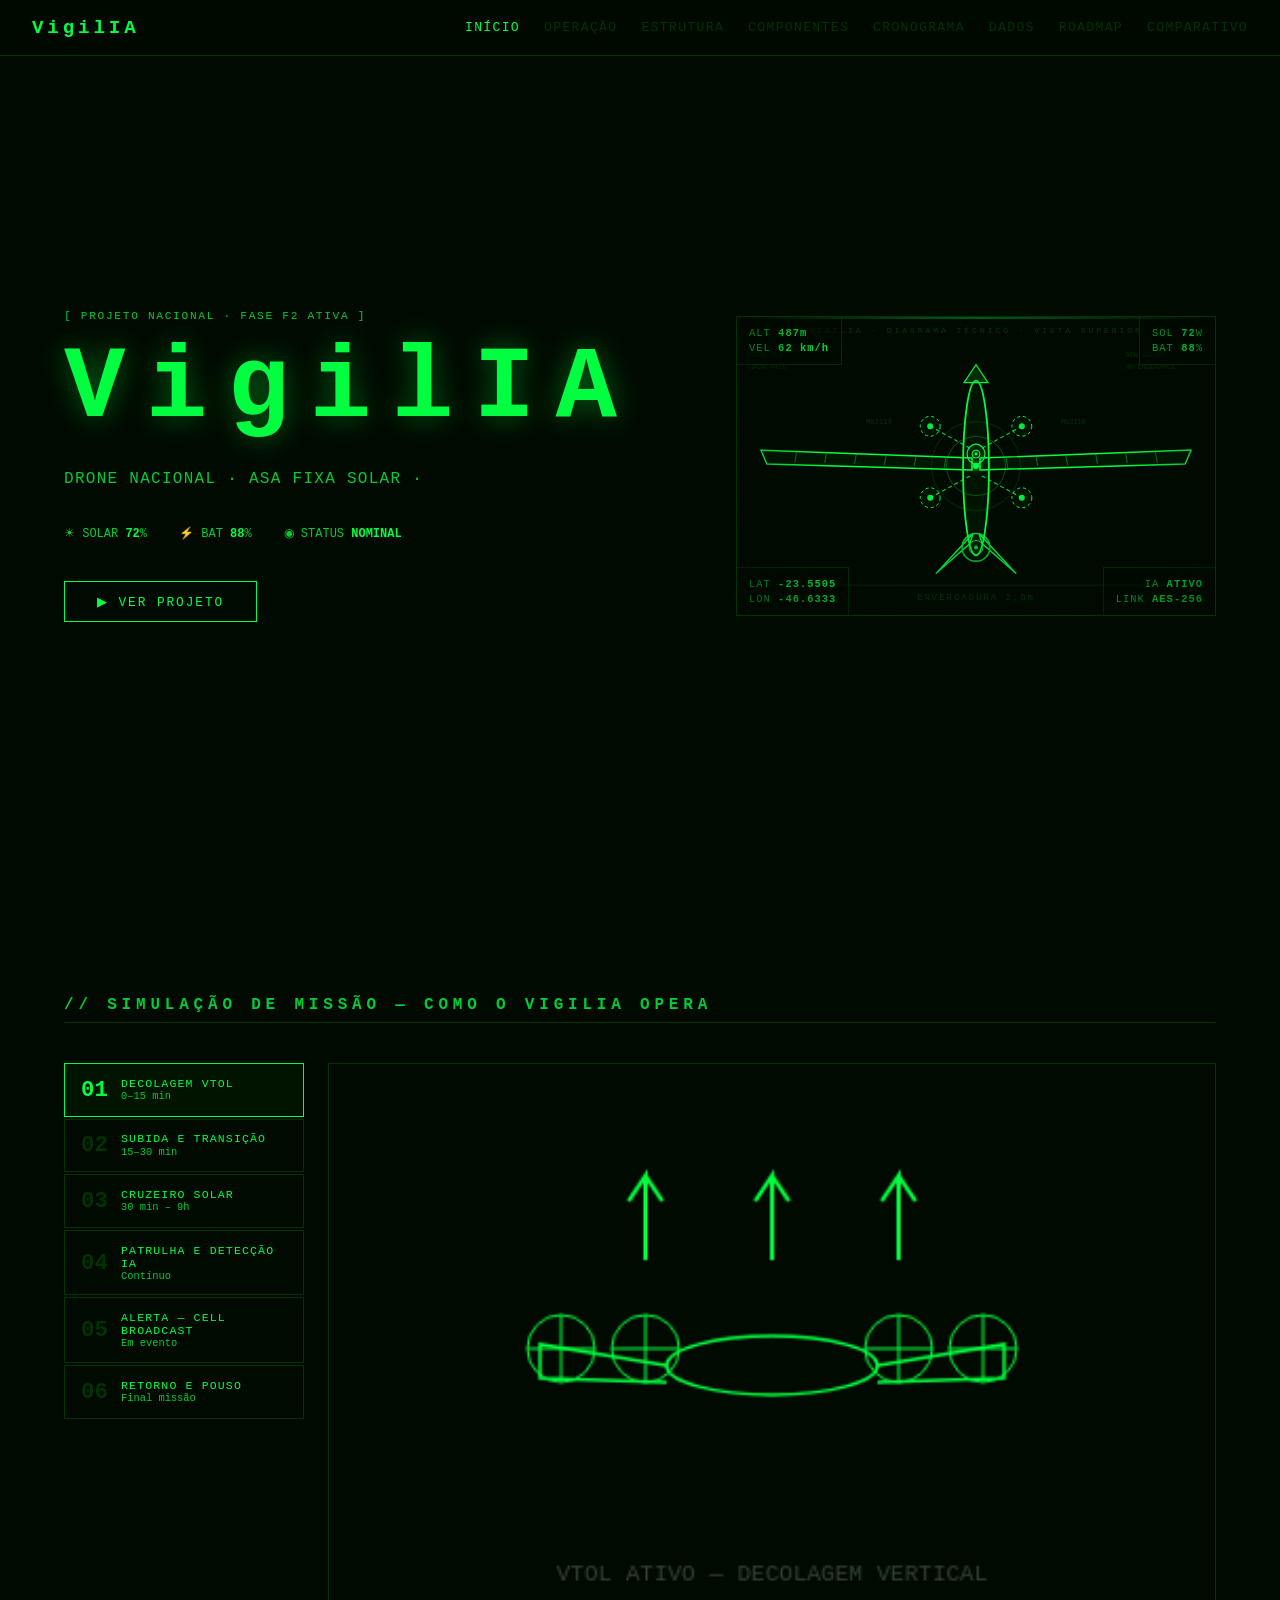
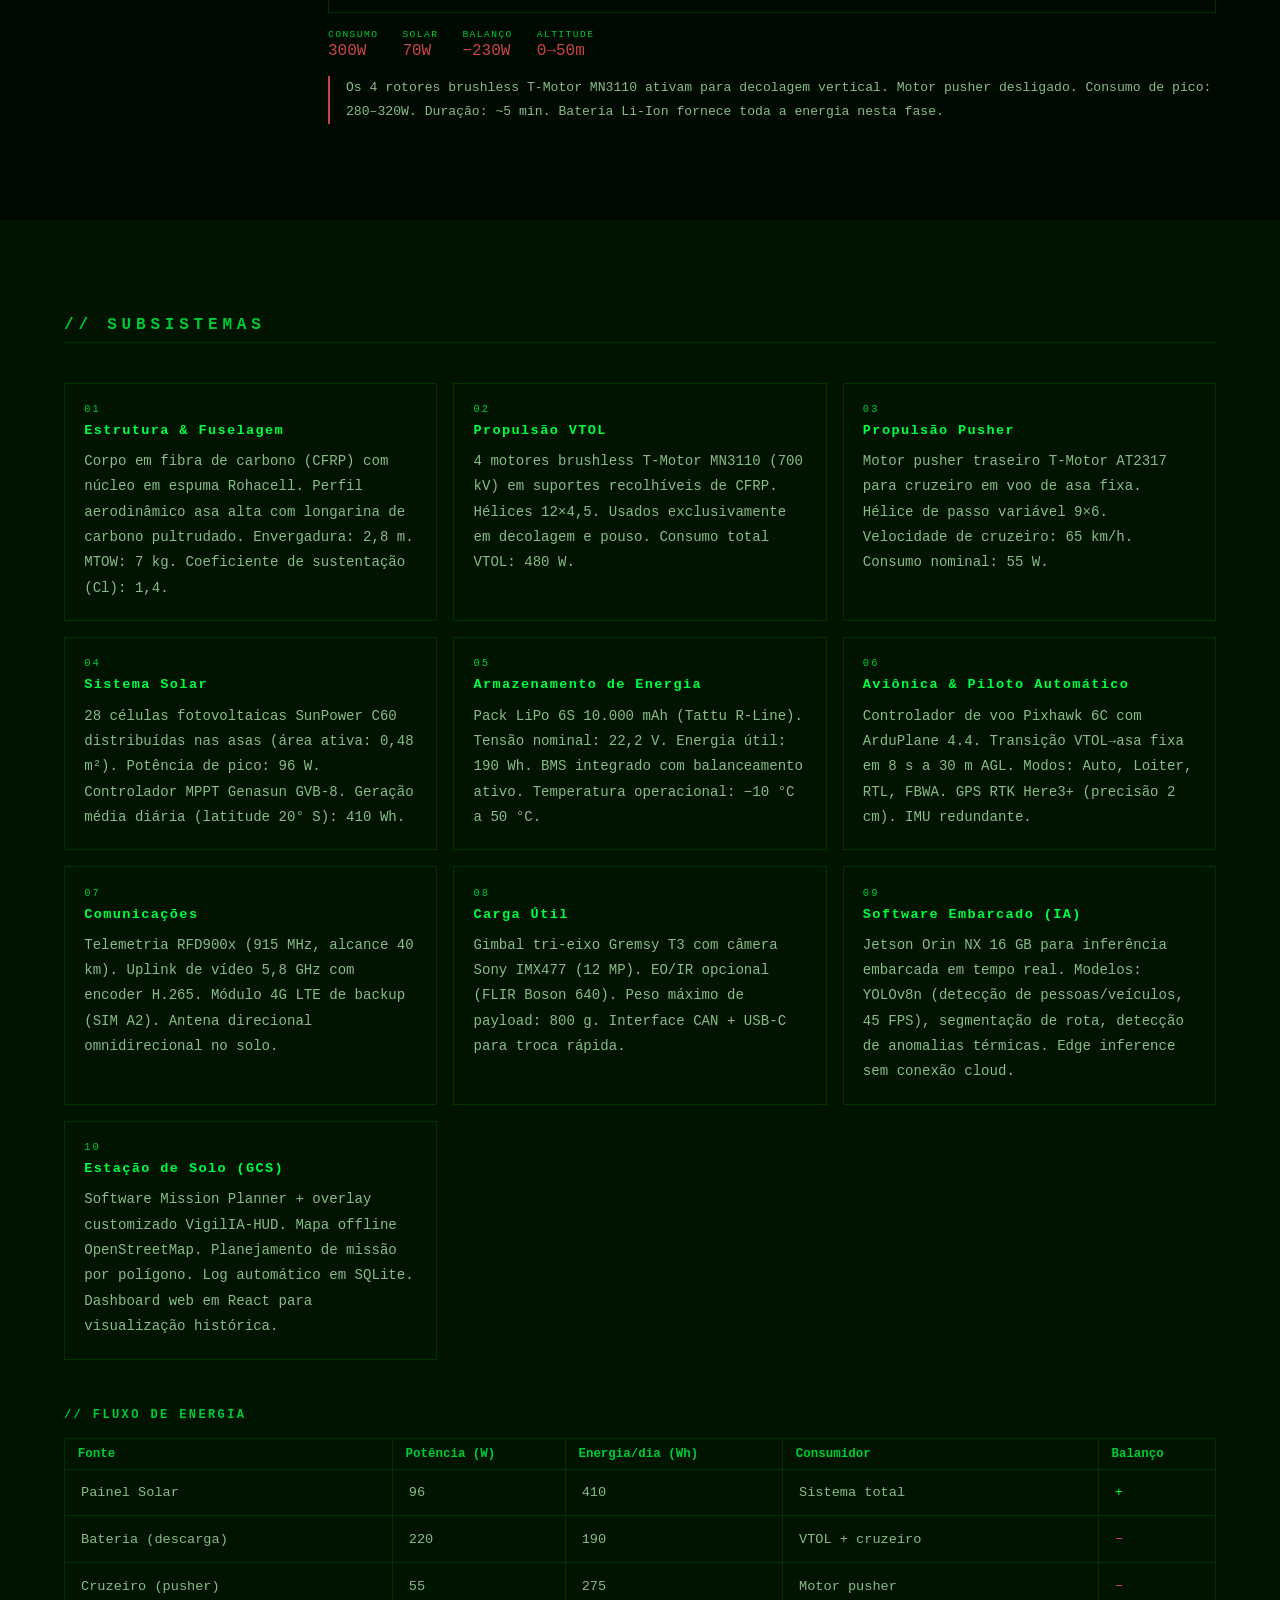
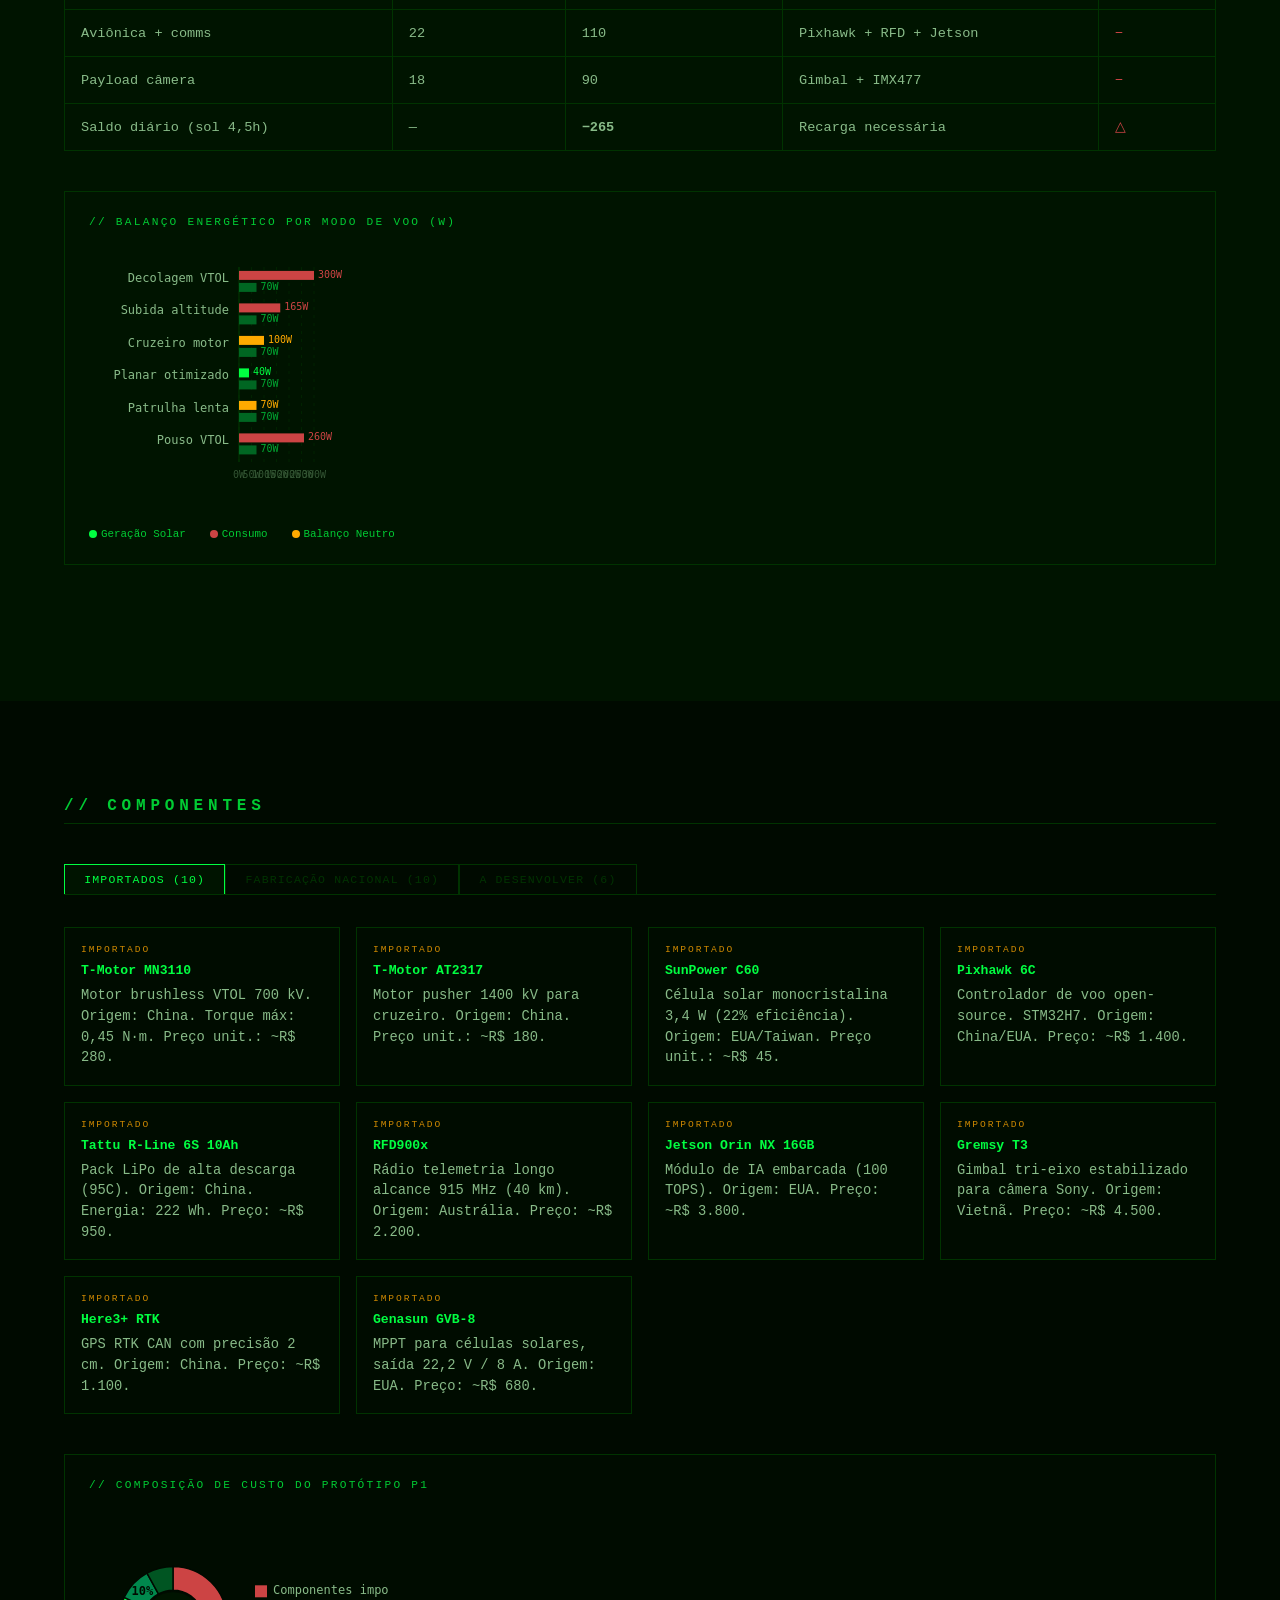
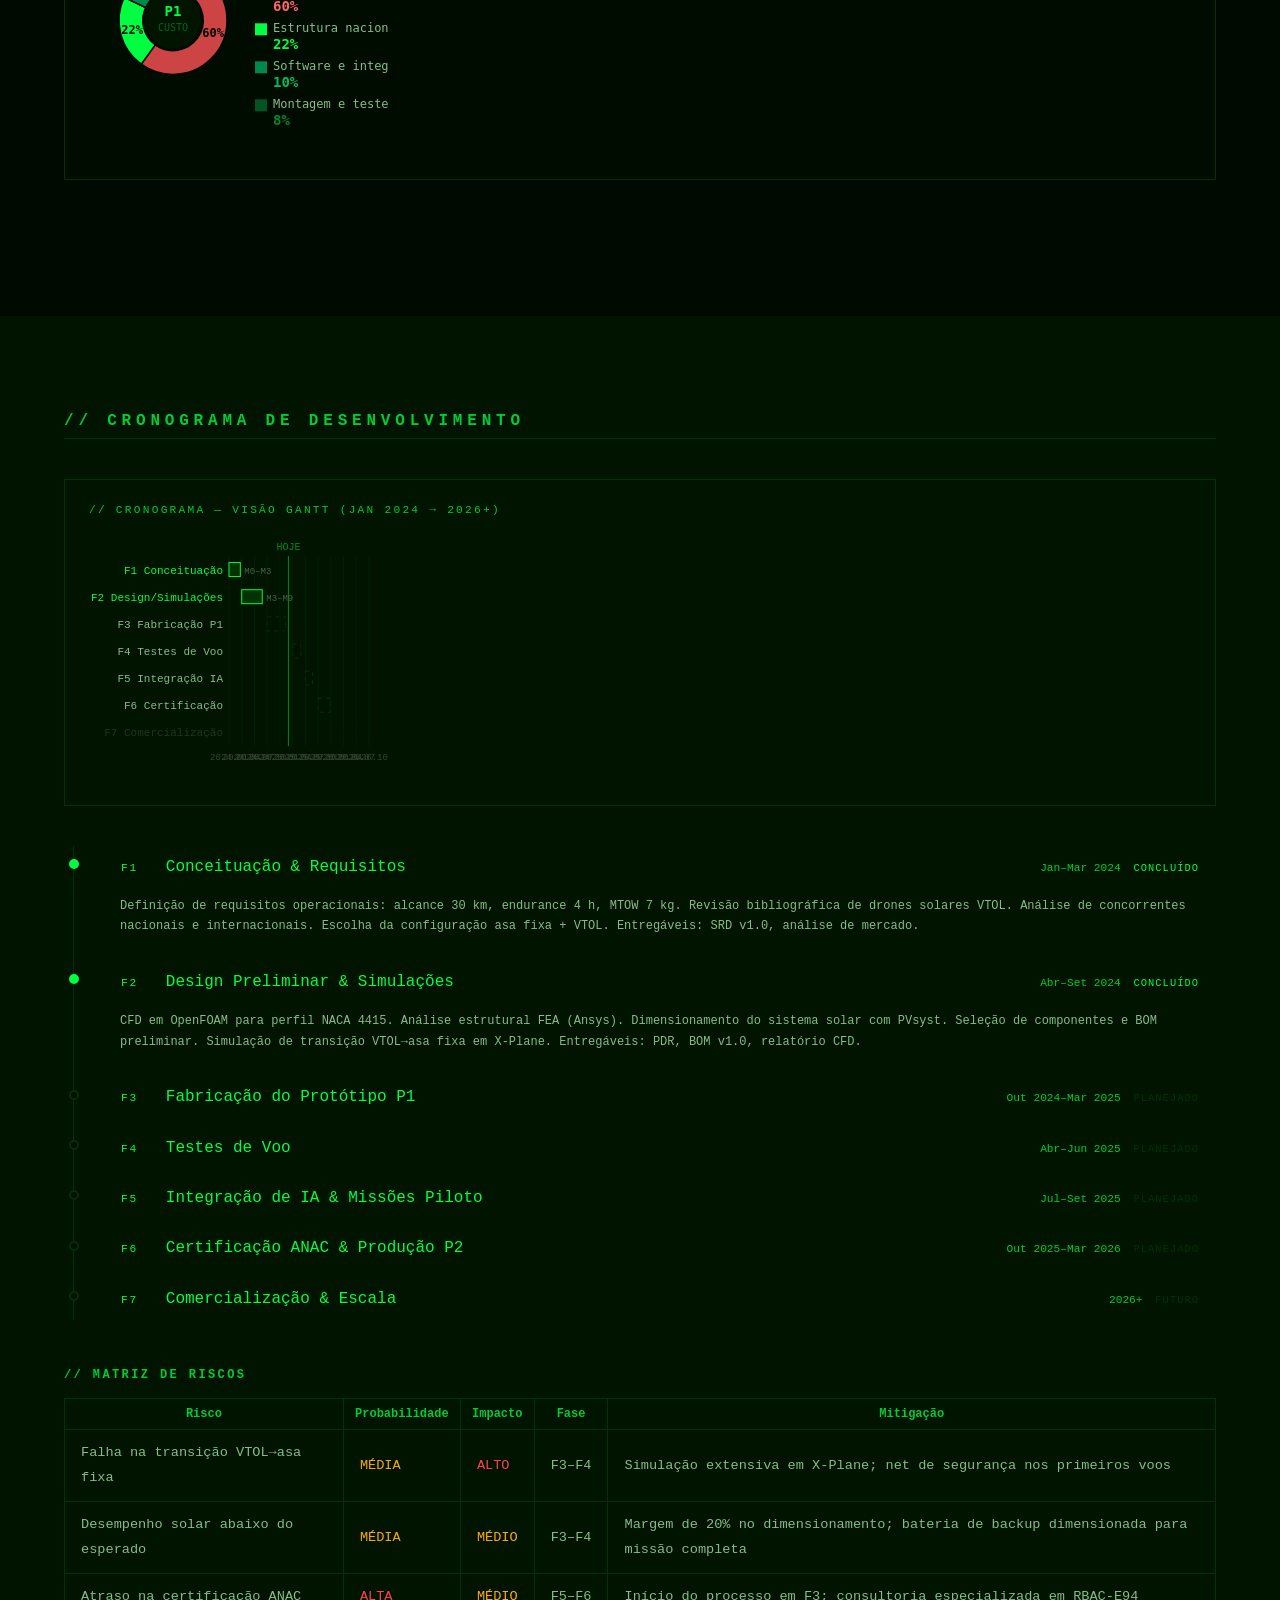
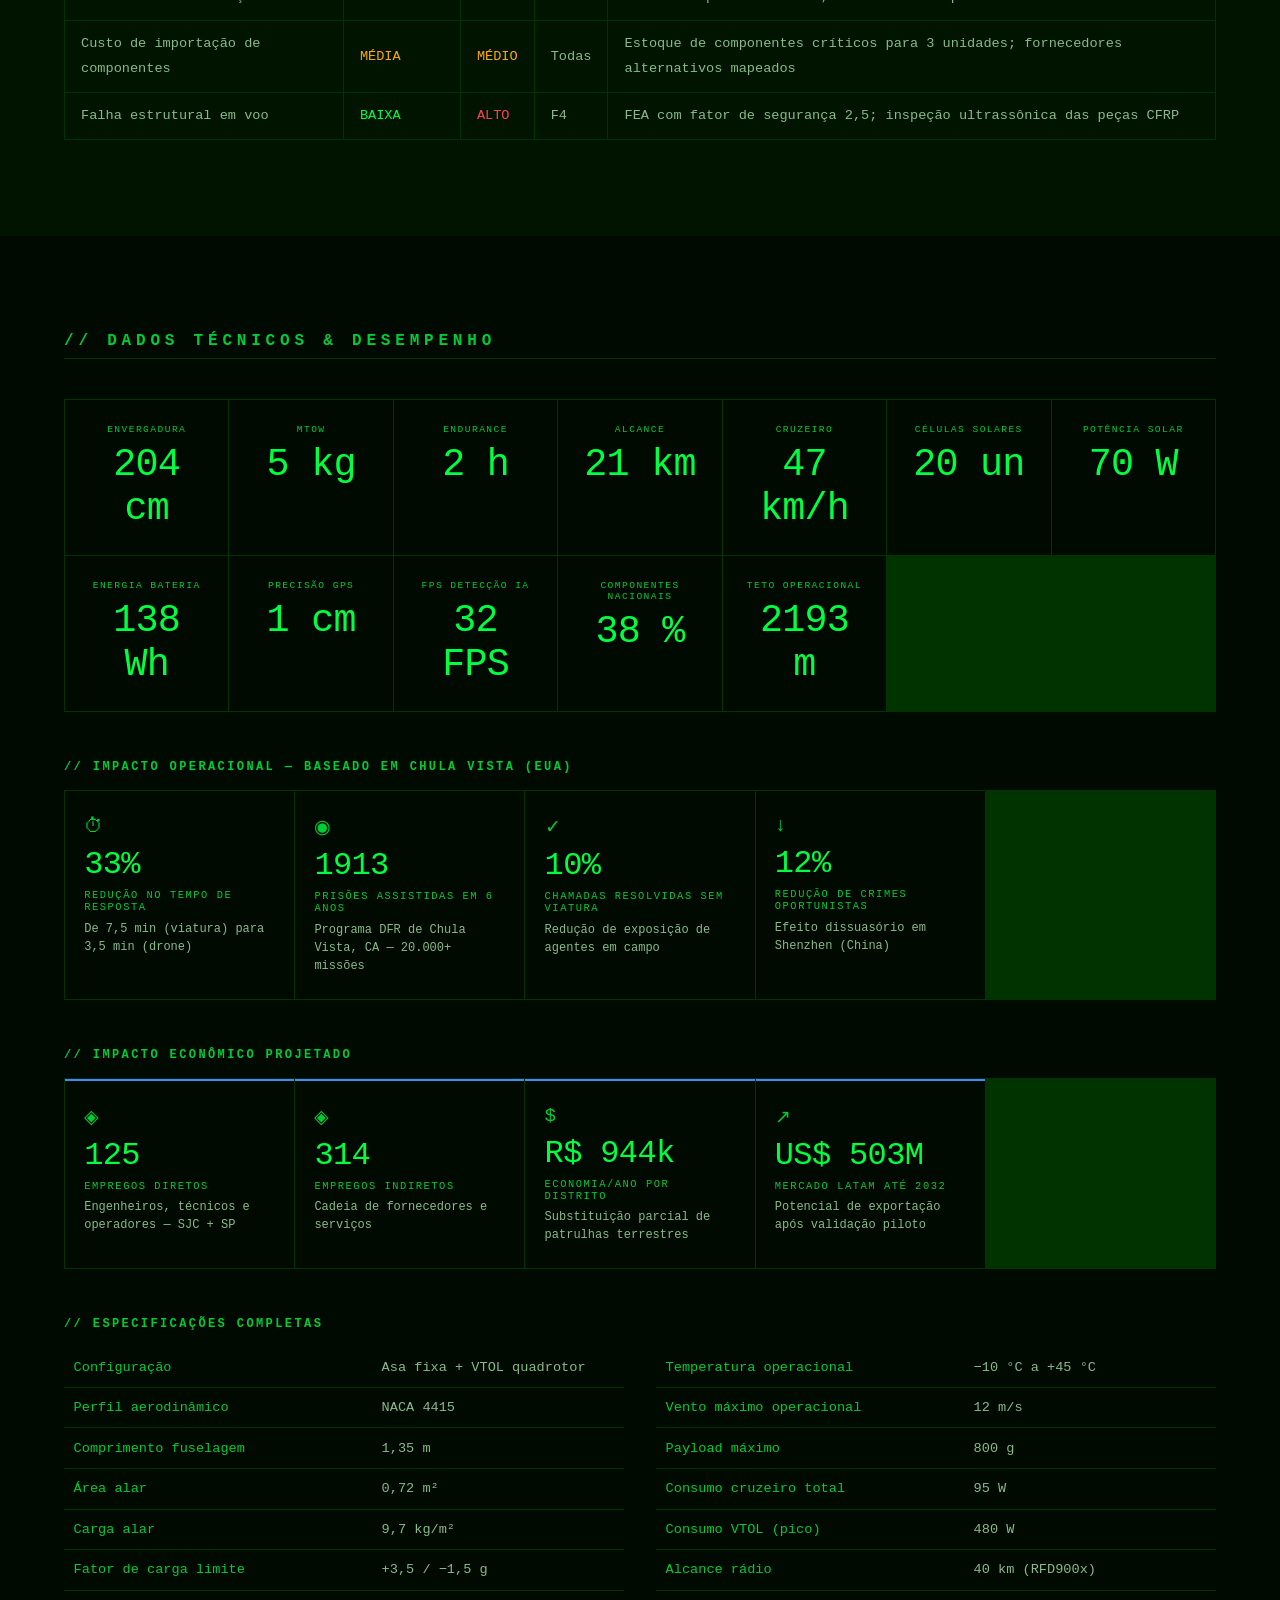
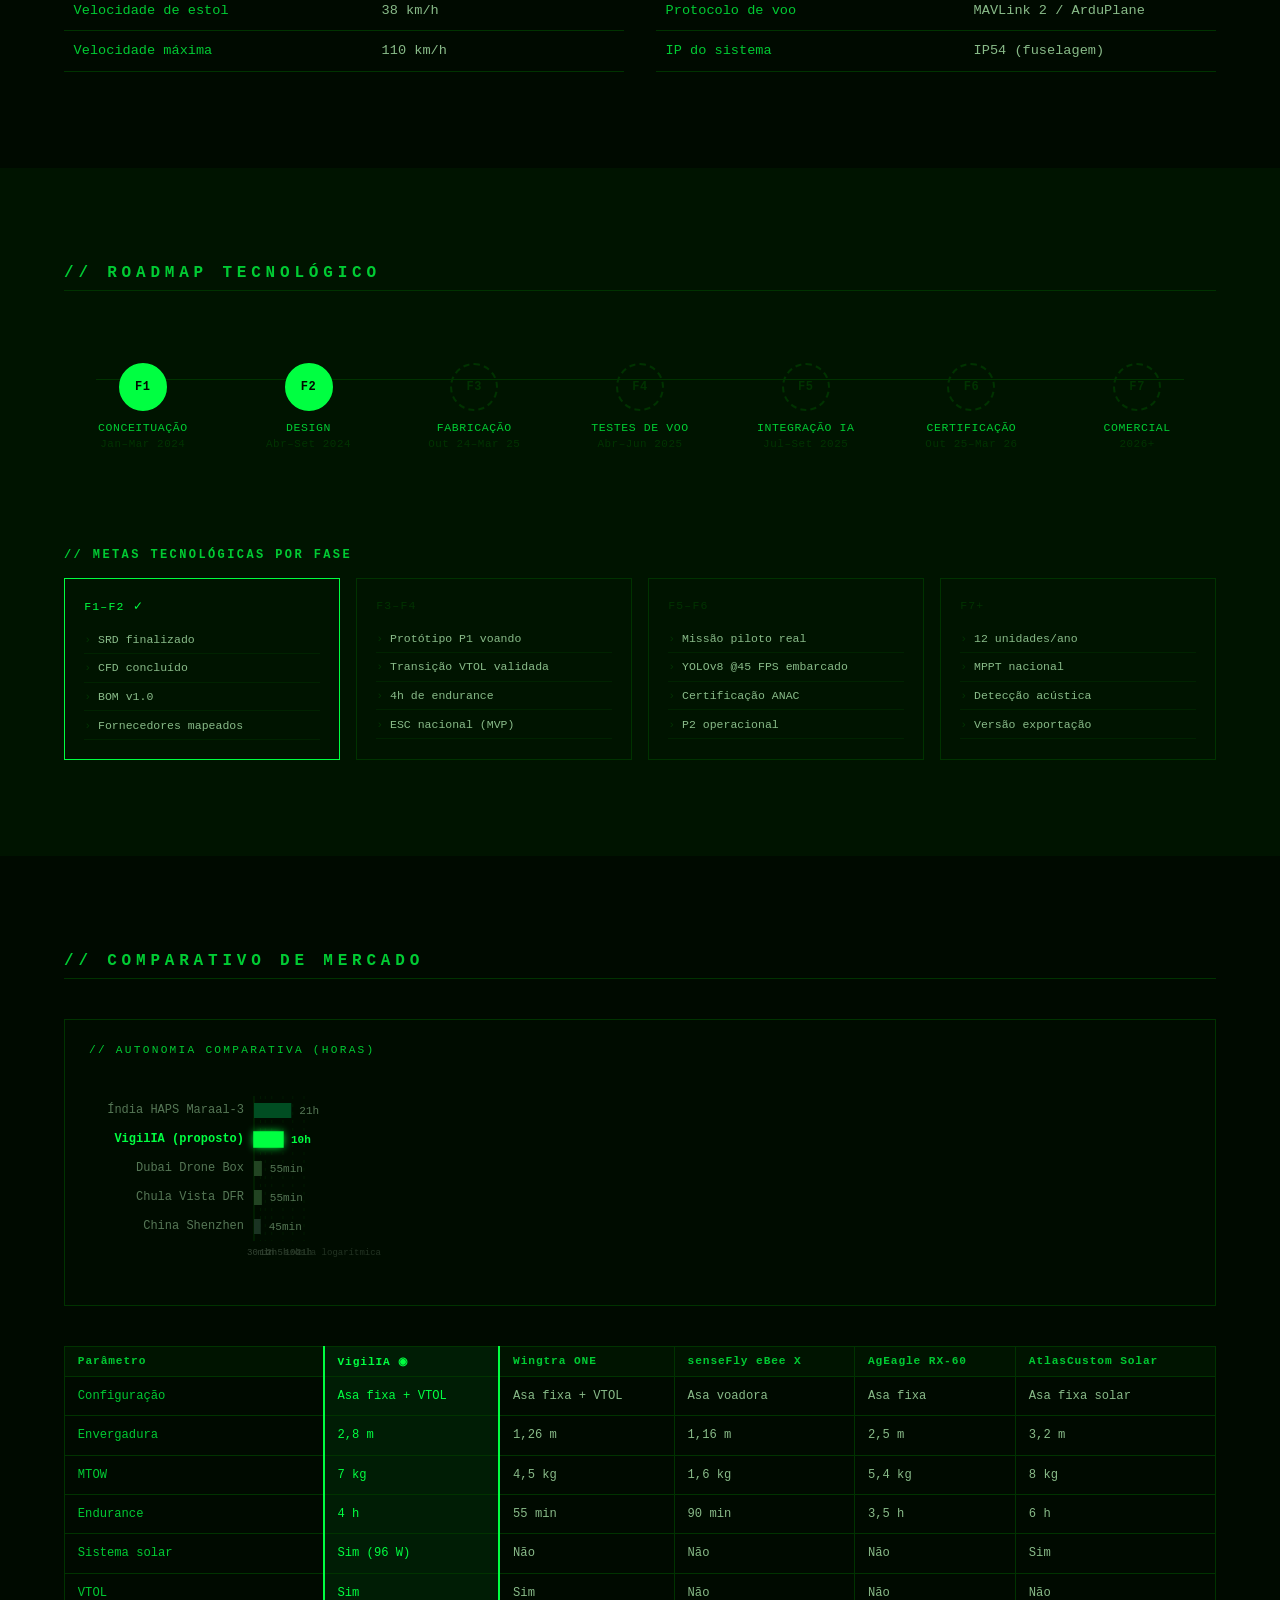
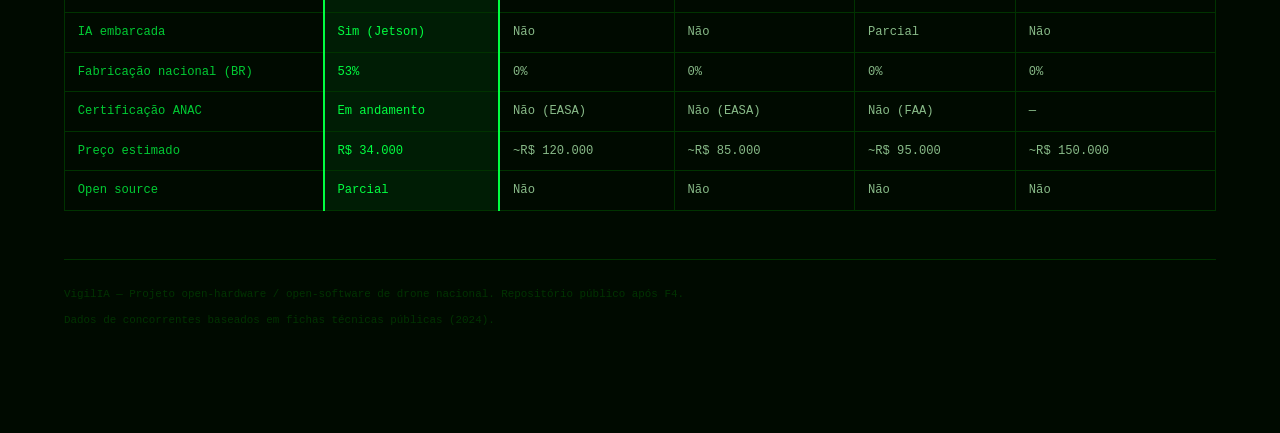
==== commit d63711e2: "fix: chart reduced-motion, nav list semantics, README asset path" ====
--- a/vigilia.html
+++ b/vigilia.html
@@ -19,7 +19,7 @@
     <button class="nav-toggle" id="nav-toggle" aria-label="Abrir menu de navegação" aria-expanded="false" aria-controls="nav-links-list">
       <span></span><span></span><span></span>
     </button>
-    <ul class="nav-links" id="nav-links-list">
+    <ul class="nav-links" id="nav-links-list" role="list">
       <li><a href="#secao-1" data-section="secao-1">INÍCIO</a></li>
       <li><a href="#secao-op" data-section="secao-op">OPERAÇÃO</a></li>
       <li><a href="#secao-2" data-section="secao-2">ESTRUTURA</a></li>
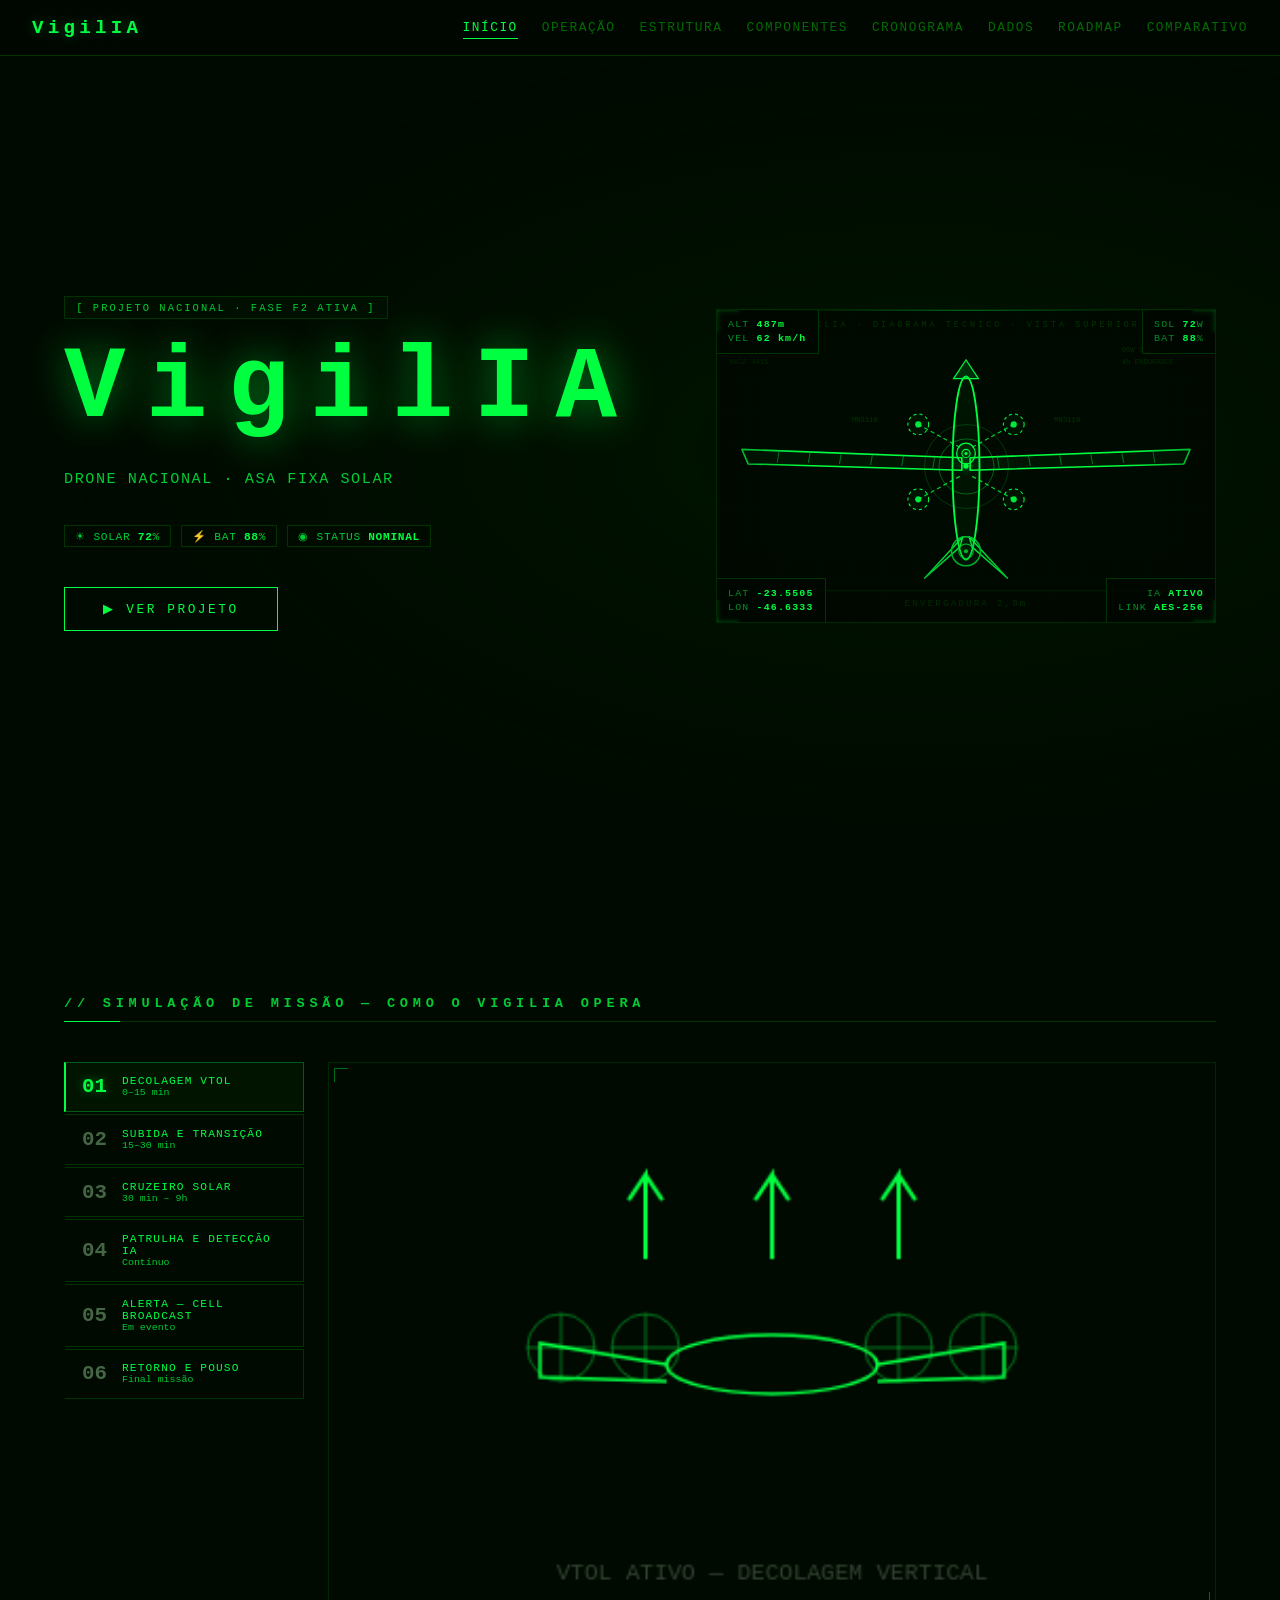
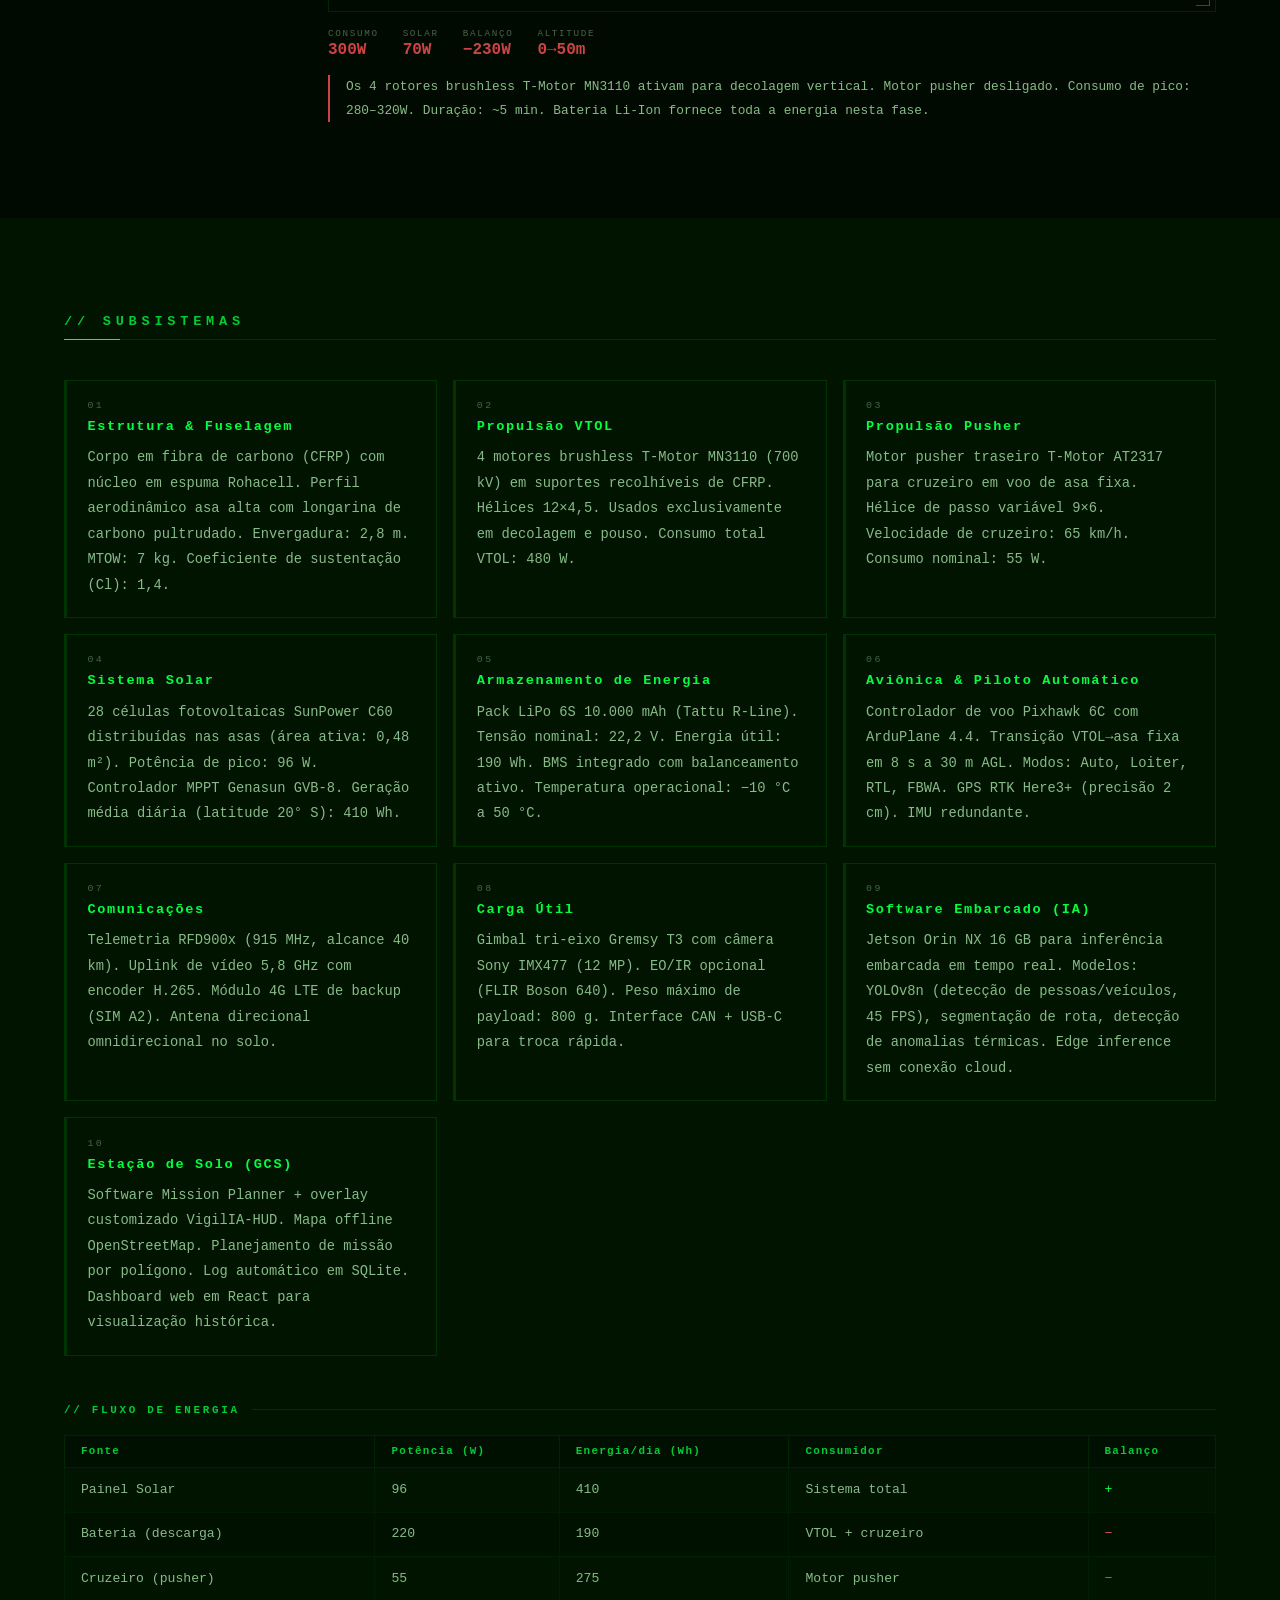
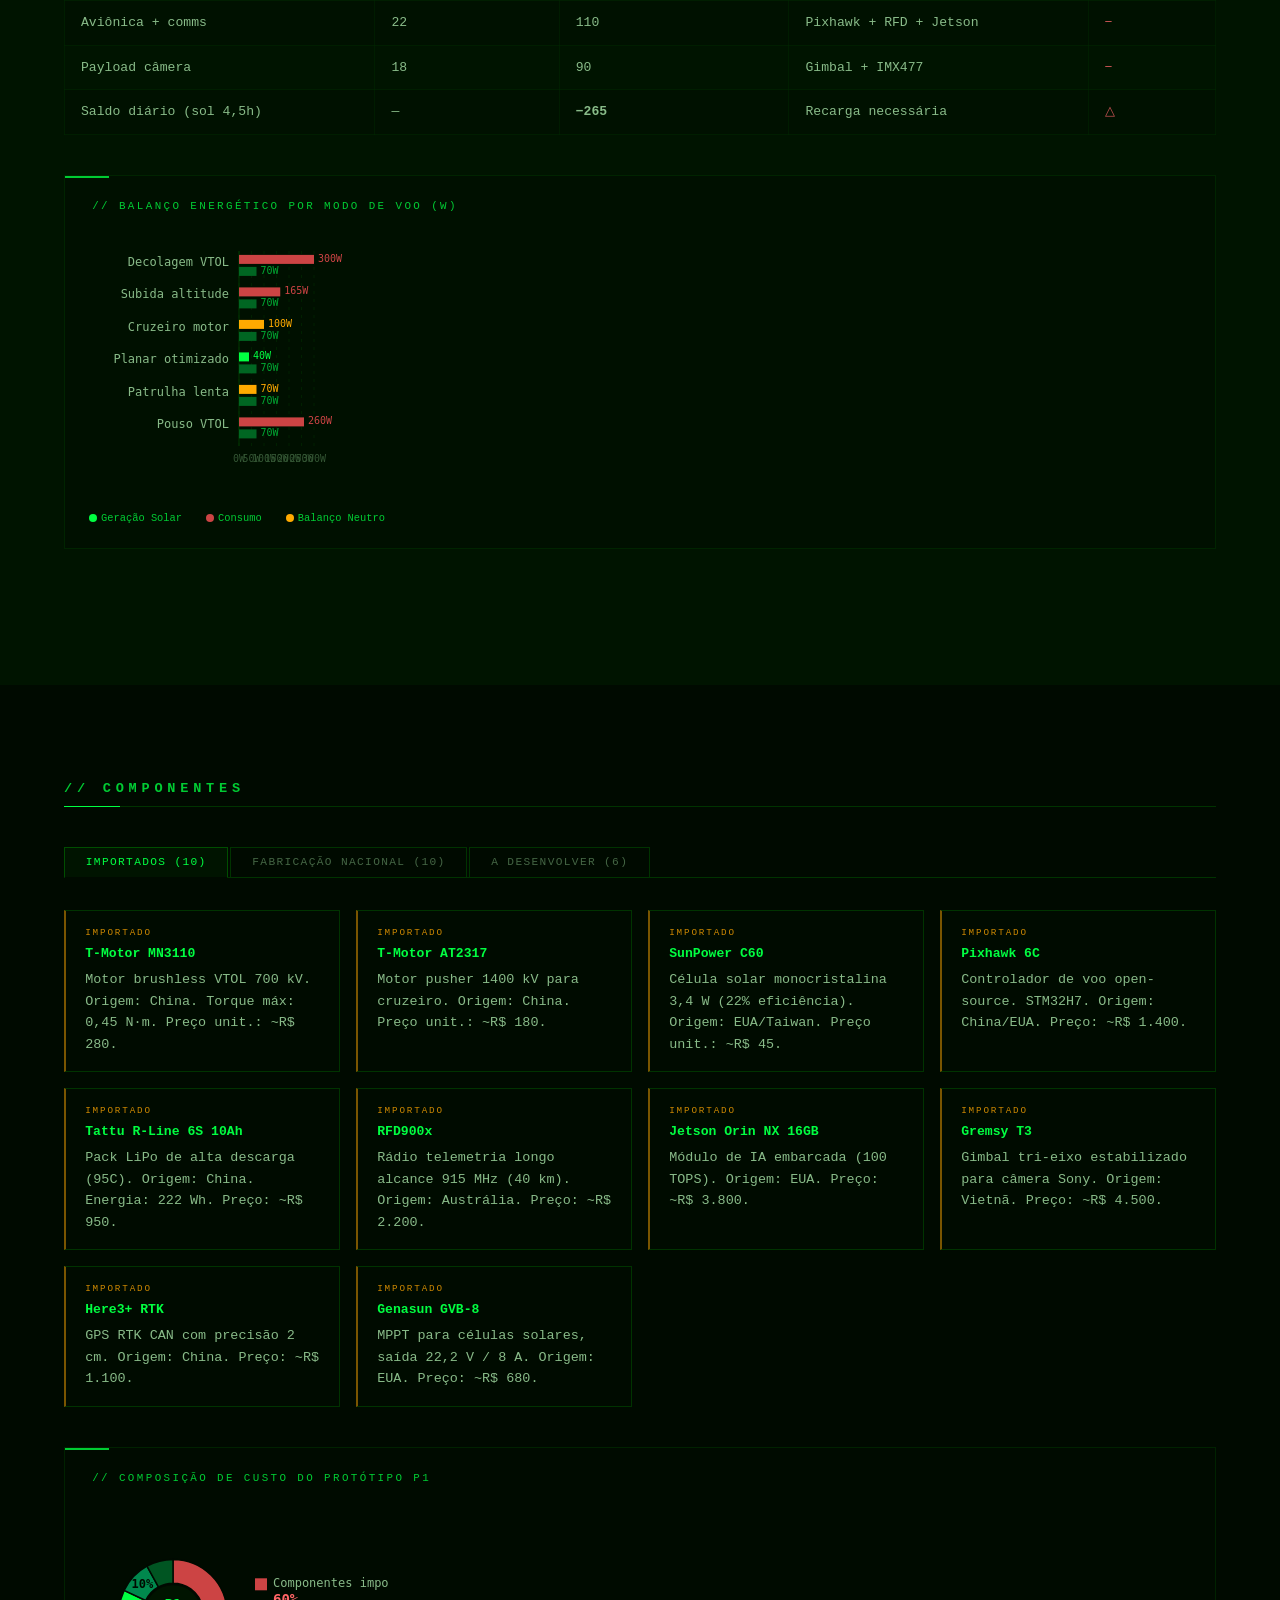
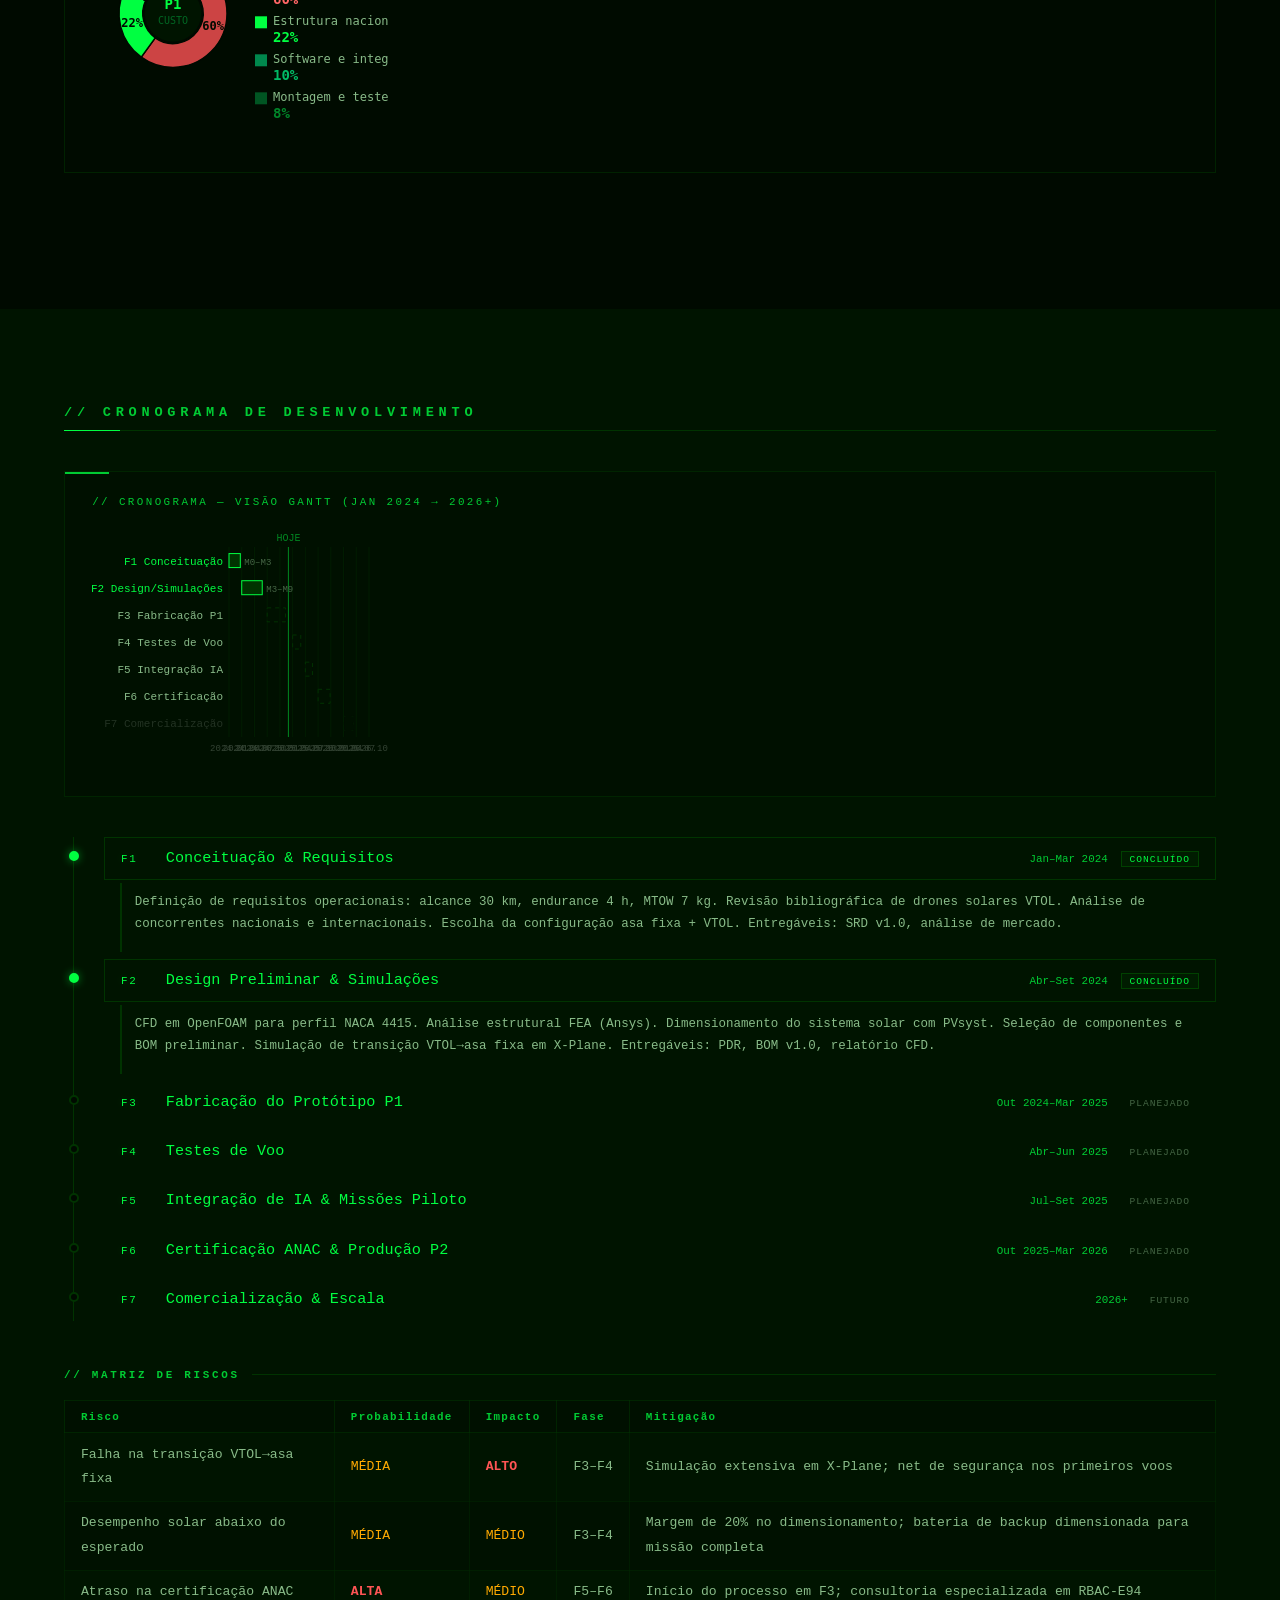
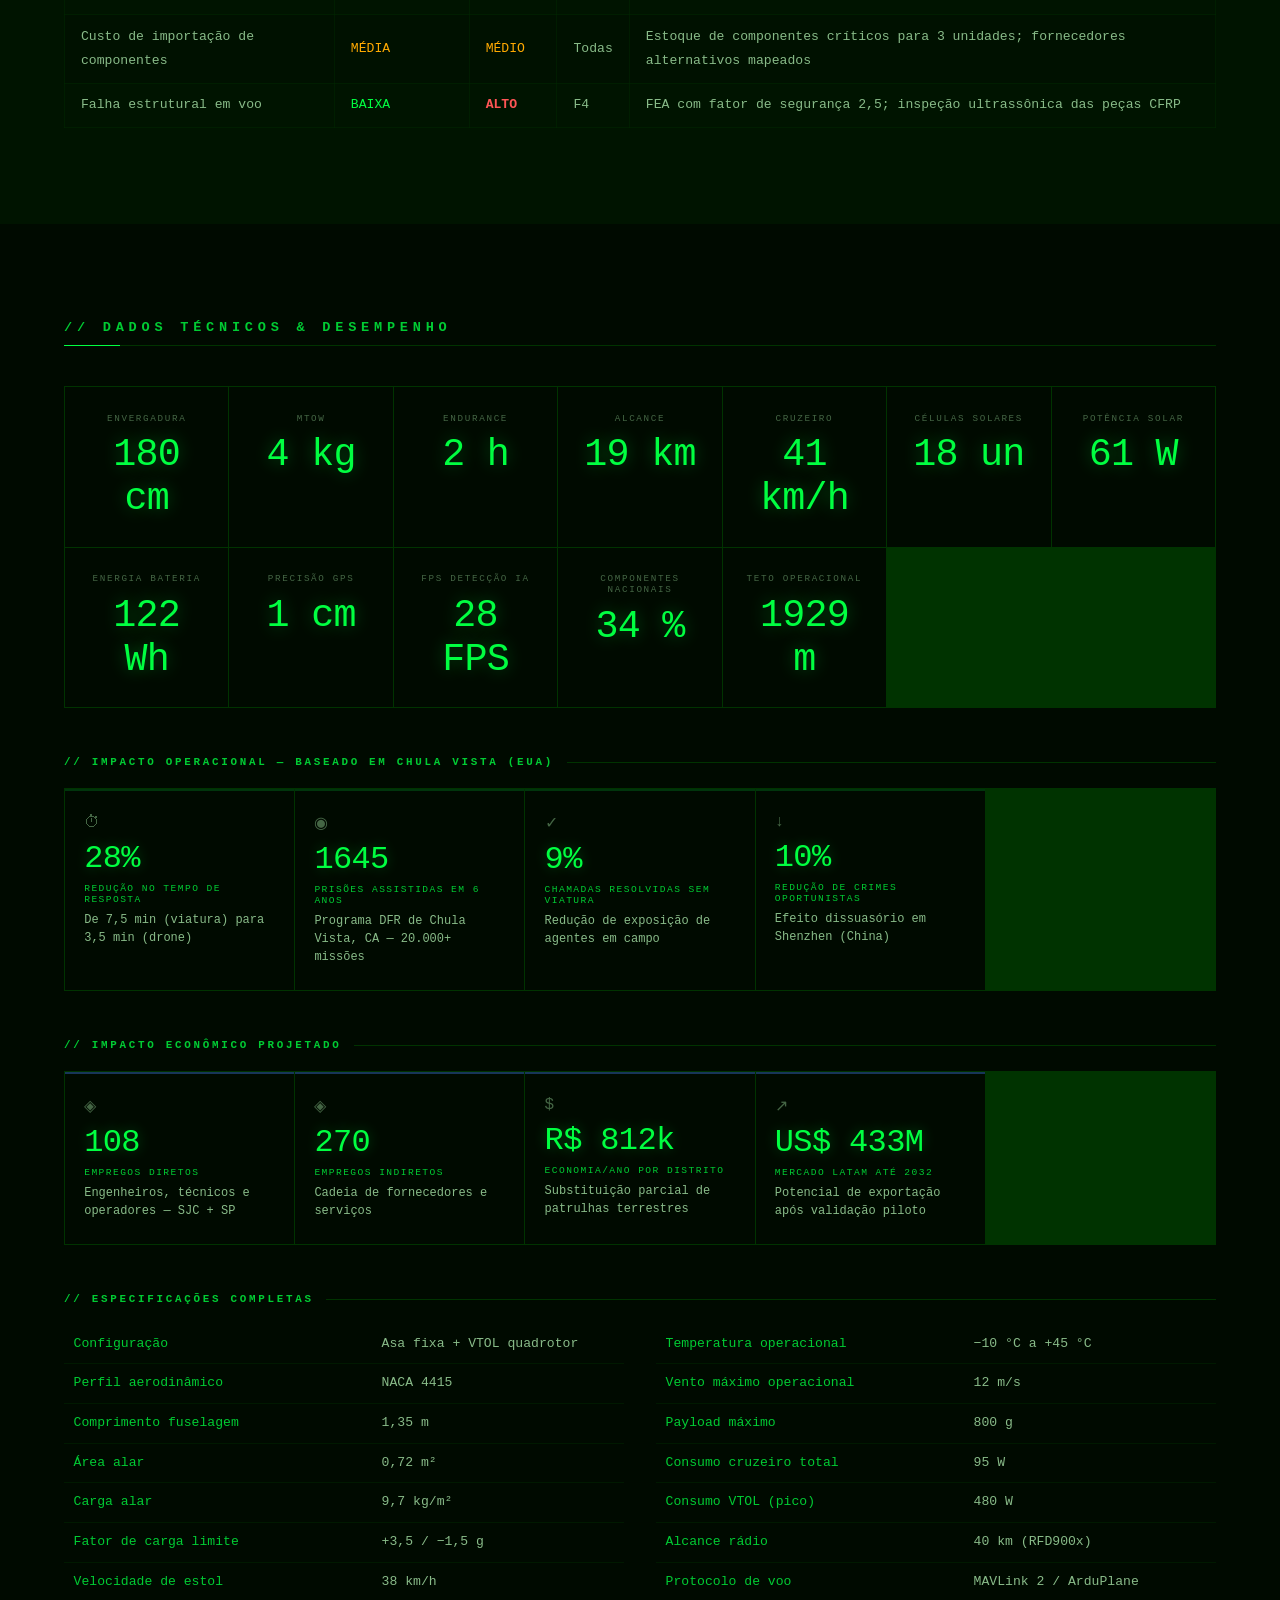
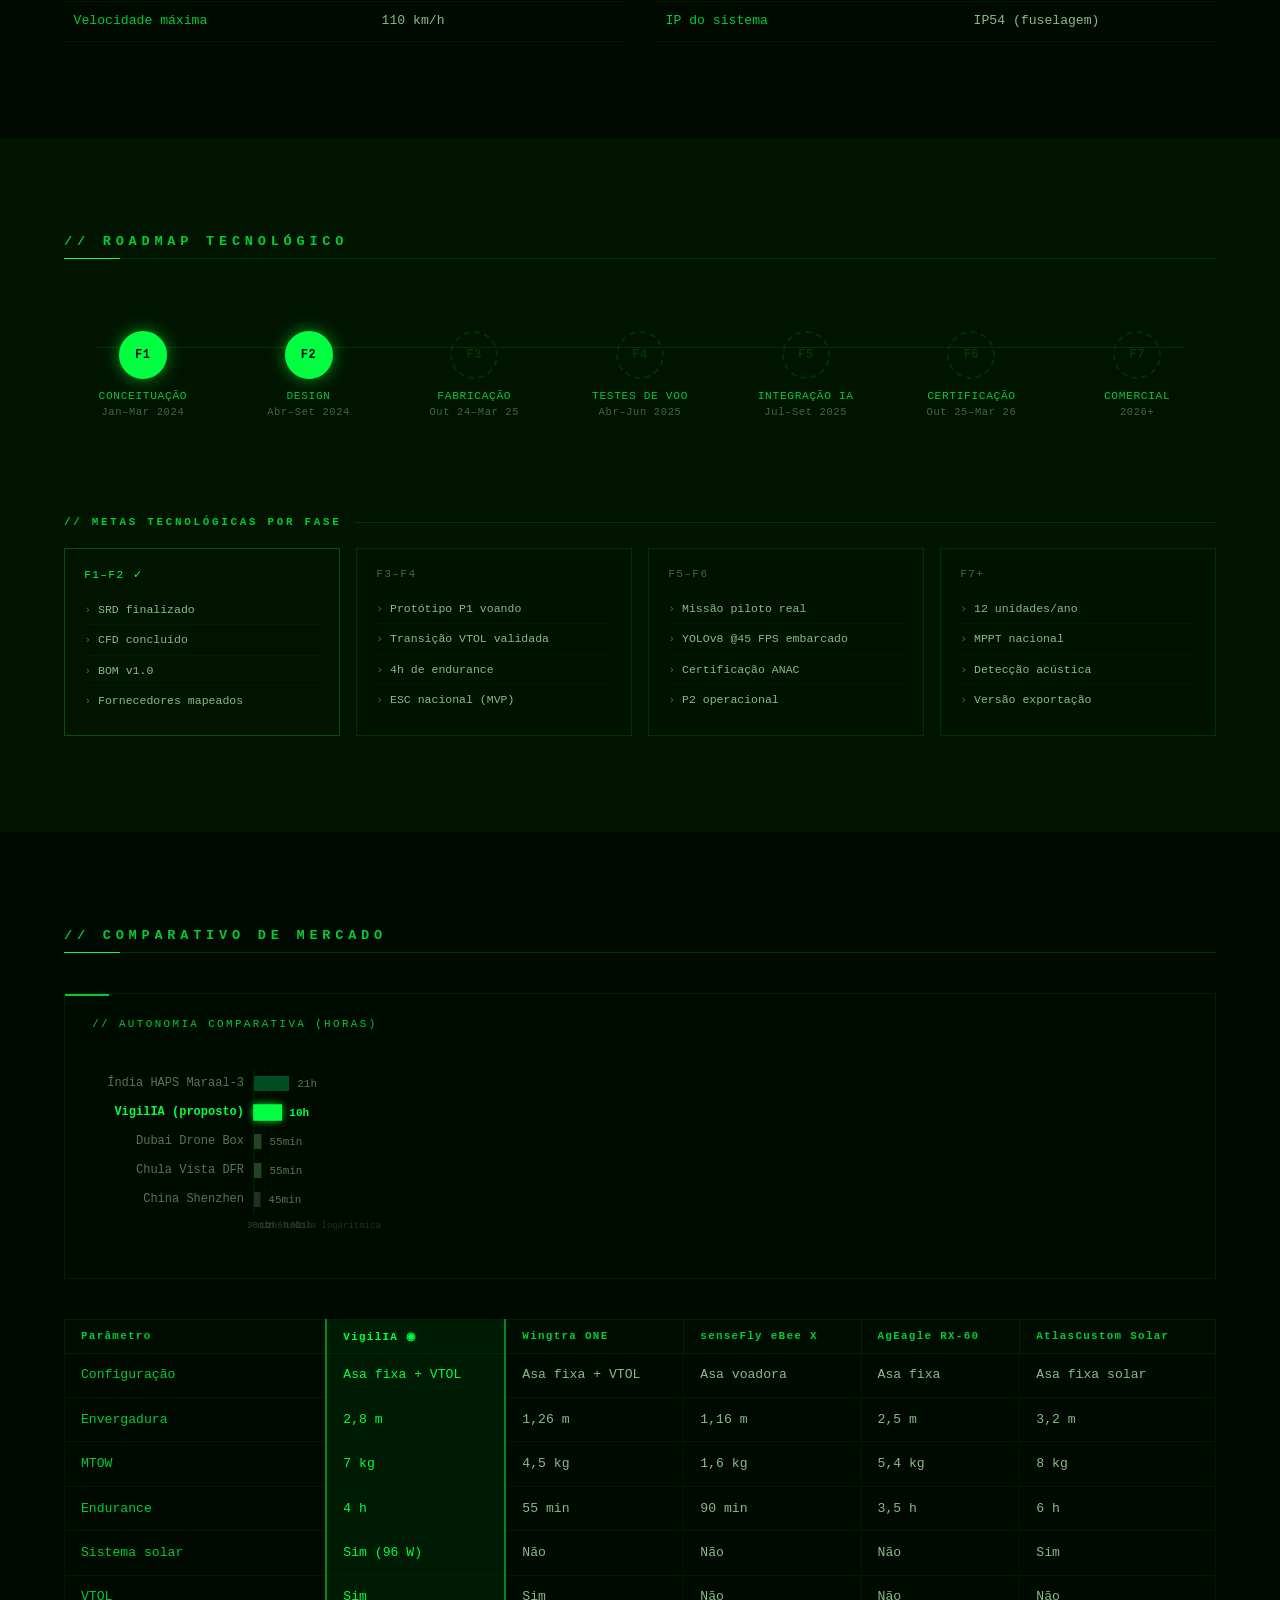
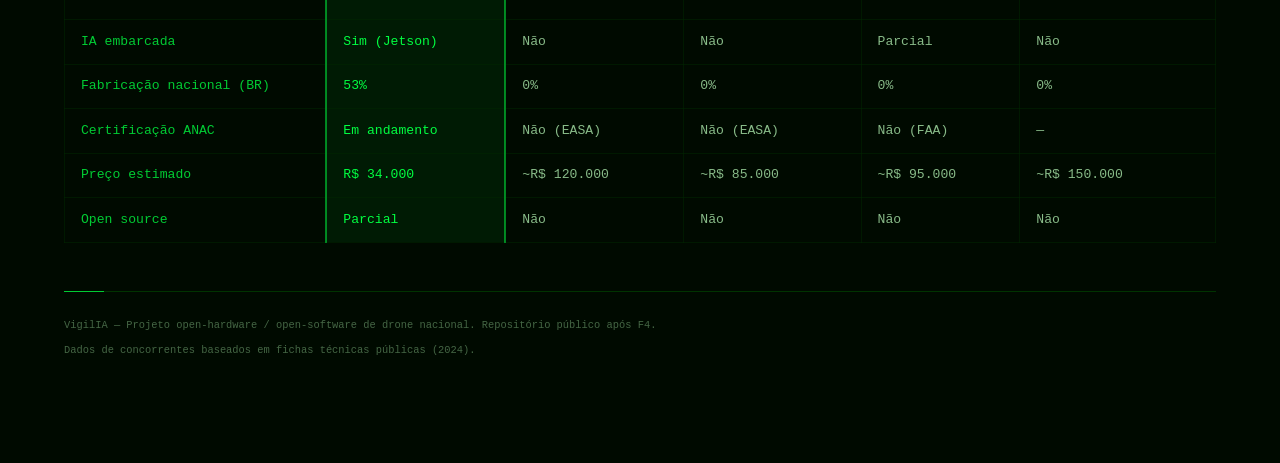
==== commit 58749a3c: "feat: premium visual pass — elevated design system, hero HUD, component polish, roadmap interactivit" ====
--- a/vigilia.html
+++ b/vigilia.html
@@ -691,31 +691,31 @@
       <h2 class="section-title">// ROADMAP TECNOLÓGICO</h2>
       <div class="roadmap-track">
         <div class="roadmap-line"></div>
-        <div class="roadmap-node done" tabindex="0" title="F1 — Conceituação">
+        <div class="roadmap-node done" role="button" tabindex="0" data-phase="F1" aria-label="Fase F1 — Conceituação (Jan–Mar 2024, concluído) — ver detalhes no cronograma">
           <div class="rm-circle">F1</div>
           <div class="rm-label">CONCEITUAÇÃO<br><small>Jan–Mar 2024</small></div>
         </div>
-        <div class="roadmap-node done" tabindex="0" title="F2 — Design">
+        <div class="roadmap-node done" role="button" tabindex="0" data-phase="F2" aria-label="Fase F2 — Design (Abr–Set 2024, concluído) — ver detalhes no cronograma">
           <div class="rm-circle">F2</div>
           <div class="rm-label">DESIGN<br><small>Abr–Set 2024</small></div>
         </div>
-        <div class="roadmap-node pending" tabindex="0" title="F3 — Fabricação">
+        <div class="roadmap-node pending" role="button" tabindex="0" data-phase="F3" aria-label="Fase F3 — Fabricação (Out 2024–Mar 2025, planejado) — ver detalhes no cronograma">
           <div class="rm-circle">F3</div>
           <div class="rm-label">FABRICAÇÃO<br><small>Out 24–Mar 25</small></div>
         </div>
-        <div class="roadmap-node pending" tabindex="0" title="F4 — Testes">
+        <div class="roadmap-node pending" role="button" tabindex="0" data-phase="F4" aria-label="Fase F4 — Testes de Voo (Abr–Jun 2025, planejado) — ver detalhes no cronograma">
           <div class="rm-circle">F4</div>
           <div class="rm-label">TESTES DE VOO<br><small>Abr–Jun 2025</small></div>
         </div>
-        <div class="roadmap-node pending" tabindex="0" title="F5 — IA">
+        <div class="roadmap-node pending" role="button" tabindex="0" data-phase="F5" aria-label="Fase F5 — Integração IA (Jul–Set 2025, planejado) — ver detalhes no cronograma">
           <div class="rm-circle">F5</div>
           <div class="rm-label">INTEGRAÇÃO IA<br><small>Jul–Set 2025</small></div>
         </div>
-        <div class="roadmap-node pending" tabindex="0" title="F6 — Certificação">
+        <div class="roadmap-node pending" role="button" tabindex="0" data-phase="F6" aria-label="Fase F6 — Certificação (Out 2025–Mar 2026, planejado) — ver detalhes no cronograma">
           <div class="rm-circle">F6</div>
           <div class="rm-label">CERTIFICAÇÃO<br><small>Out 25–Mar 26</small></div>
         </div>
-        <div class="roadmap-node pending" tabindex="0" title="F7 — Comercial">
+        <div class="roadmap-node pending" role="button" tabindex="0" data-phase="F7" aria-label="Fase F7 — Comercialização (2026+, futuro) — ver detalhes no cronograma">
           <div class="rm-circle">F7</div>
           <div class="rm-label">COMERCIAL<br><small>2026+</small></div>
         </div>
--- a/css/base.css
+++ b/css/base.css
@@ -11,12 +11,37 @@
 
 /* --- Design tokens --- */
 :root {
-  --green:     #00ff41;
-  --green-dim: #003300;
-  --green-mid: #00cc33;
-  --bg:        #000a00;
-  --bg2:       #001400;
-  --font:      'Courier New', Courier, monospace;
+  /* Core palette */
+  --green:        #00ff41;
+  --green-bright: #44ff77;
+  --green-dim:    #003300;
+  --green-mid:    #00cc33;
+  --green-faint:  rgba(0,255,65,0.07);
+  --green-glow:   rgba(0,255,65,0.18);
+  --green-glow-strong: rgba(0,255,65,0.35);
+
+  /* Backgrounds */
+  --bg:  #000a00;
+  --bg2: #001400;
+  --bg3: #000d00;
+
+  /* Surface overlays */
+  --surface-1: rgba(0,20,0,0.40);
+  --surface-2: rgba(0,30,0,0.55);
+  --surface-3: rgba(0,50,0,0.45);
+
+  /* Text */
+  --text-muted: #446644;
+  --text-body:  #88bb88;
+  --text-label: var(--green-mid);
+
+  /* Transitions */
+  --t-fast: 0.15s ease;
+  --t-std:  0.25s ease;
+  --t-slow: 0.4s ease;
+
+  /* Font */
+  --font: 'Courier New', Courier, monospace;
 }
 
 /* --- Document root --- */
--- a/css/layout.css
+++ b/css/layout.css
@@ -16,8 +16,8 @@
 /* --- Section fade-in (toggled by JS IntersectionObserver) --- */
 section {
   opacity:    0;
-  transform:  translateY(20px);
-  transition: opacity 0.6s ease, transform 0.6s ease;
+  transform:  translateY(24px);
+  transition: opacity 0.7s cubic-bezier(0.22,1,0.36,1), transform 0.7s cubic-bezier(0.22,1,0.36,1);
 }
 section.visible {
   opacity:   1;
@@ -32,18 +32,39 @@
 
 /* --- Section headings --- */
 .section-title {
-  font-size:      1rem;
-  letter-spacing: 0.3em;
+  font-size:      0.85rem;
+  letter-spacing: 0.35em;
   color:          var(--green-mid);
   margin-bottom:  2.5rem;
+  padding-bottom: 0.6rem;
+  position:       relative;
   border-bottom:  1px solid var(--green-dim);
-  padding-bottom: 0.5rem;
+}
+/* Bright left accent on the divider line */
+.section-title::after {
+  content:    '';
+  position:   absolute;
+  bottom:     -1px;
+  left:       0;
+  width:      56px;
+  height:     1px;
+  background: var(--green);
 }
 .subsection-title {
-  font-size:      0.75rem;
-  letter-spacing: 0.2em;
+  font-size:      0.68rem;
+  letter-spacing: 0.25em;
   color:          var(--green-mid);
-  margin:         3rem 0 1rem;
+  margin:         3rem 0 1.2rem;
+  display:        flex;
+  align-items:    center;
+  gap:            0.8rem;
+}
+/* Trailing line extending to the right */
+.subsection-title::after {
+  content:    '';
+  flex:       1;
+  height:     1px;
+  background: var(--green-dim);
 }
 
 /* --- Section padding and backgrounds --- */
@@ -54,6 +75,8 @@
   padding:     6rem 4rem 4rem;
   position:    relative;
   z-index:     1;
+  /* Subtle depth: warm glow toward the visual panel side */
+  background:  radial-gradient(ellipse at 72% 50%, rgba(0,30,0,0.55) 0%, transparent 65%);
 }
 #secao-op {
   padding:  6rem 4rem;
@@ -99,7 +122,7 @@
   display:         flex;
   align-items:     center;
   justify-content: space-between;
-  gap:             3rem;
+  gap:             4rem;
   width:           100%;
   max-width:       1200px;
   margin:          0 auto;
--- a/css/components.css
+++ b/css/components.css
@@ -12,16 +12,24 @@
   align-items:     center;
   justify-content: space-between;
   padding:         0.8rem 2rem;
-  background:      rgba(0,10,0,0.92);
+  background:      rgba(0,8,0,0.94);
   border-bottom:   1px solid var(--green-dim);
   z-index:         100;
-  backdrop-filter: blur(4px);
+  backdrop-filter: blur(6px);
+  transition:      box-shadow var(--t-std), background var(--t-std);
+}
+/* Stronger depth shadow once user has scrolled */
+#navbar.scrolled {
+  background:  rgba(0,5,0,0.98);
+  box-shadow:  0 2px 24px rgba(0,0,0,0.8), 0 1px 0 rgba(0,80,0,0.25);
+  border-bottom-color: rgba(0,60,0,0.5);
 }
 .nav-logo {
   font-size:      1.2rem;
   font-weight:    bold;
-  letter-spacing: 0.2em;
+  letter-spacing: 0.22em;
   color:          var(--green);
+  text-shadow:    0 0 12px rgba(0,255,65,0.3);
 }
 .nav-links {
   list-style: none;
@@ -29,26 +37,45 @@
   gap:        1.5rem;
 }
 .nav-links a {
-  color:           var(--green-dim);
+  color:           rgba(0,150,0,0.7);
   text-decoration: none;
-  font-size:       0.82rem;
-  letter-spacing:  0.1em;
-  transition:      color 0.2s;
-}
-.nav-links a:hover,
-.nav-links a.active { color: var(--green); }
+  font-size:       0.8rem;
+  letter-spacing:  0.12em;
+  transition:      color var(--t-std);
+  position:        relative;
+  padding-bottom:  2px;
+}
+.nav-links a::after {
+  content:    '';
+  position:   absolute;
+  bottom:     -2px;
+  left:       0;
+  width:      0;
+  height:     1px;
+  background: var(--green);
+  transition: width var(--t-std);
+}
+.nav-links a:hover           { color: var(--green); }
+.nav-links a:hover::after    { width: 100%; }
+.nav-links a.active          { color: var(--green); }
+.nav-links a.active::after   { width: 100%; }
 
 /* Hamburger toggle button — hidden on desktop, shown on mobile */
 .nav-toggle {
-  display:     none;
-  flex-direction: column;
+  display:         none;
+  flex-direction:  column;
   justify-content: center;
-  gap:         5px;
-  background:  none;
-  border:      none;
-  cursor:      pointer;
-  padding:     4px;
-  z-index:     101;
+  gap:             5px;
+  background:      none;
+  border:          1px solid transparent;
+  cursor:          pointer;
+  padding:         6px 8px;
+  z-index:         101;
+  transition:      border-color var(--t-std);
+}
+.nav-toggle:focus-visible {
+  outline:      1px solid var(--green);
+  outline-offset: 2px;
 }
 .nav-toggle span {
   display:    block;
@@ -58,6 +85,7 @@
   transition: transform 0.25s ease, opacity 0.25s ease;
 }
 /* Animate to X when open */
+#navbar.nav-open .nav-toggle            { border-color: var(--green-dim); }
 #navbar.nav-open .nav-toggle span:nth-child(1) { transform: translateY(7px) rotate(45deg); }
 #navbar.nav-open .nav-toggle span:nth-child(2) { opacity: 0; }
 #navbar.nav-open .nav-toggle span:nth-child(3) { transform: translateY(-7px) rotate(-45deg); }
@@ -69,60 +97,99 @@
   position:    fixed;
   bottom:      2rem;
   right:       2rem;
-  background:  var(--bg2);
+  background:  rgba(0,10,0,0.9);
   color:       var(--green);
-  border:      1px solid var(--green);
-  padding:     0.5rem 0.9rem;
+  border:      1px solid rgba(0,180,0,0.35);
+  padding:     0.5rem 1rem;
   cursor:      pointer;
   font-family: var(--font);
-  font-size:   0.85rem;
+  font-size:   0.78rem;
+  letter-spacing: 0.1em;
   display:     none;
   z-index:     999;
-}
-#btn-topo:hover { background: var(--green); color: var(--bg); }
+  backdrop-filter: blur(4px);
+  transition:  background var(--t-std), color var(--t-std), box-shadow var(--t-std);
+}
+#btn-topo:hover {
+  background: var(--green);
+  color:      var(--bg);
+  box-shadow: 0 0 16px rgba(0,255,65,0.3);
+}
+#btn-topo:focus-visible { outline: 1px solid var(--green); outline-offset: 3px; }
 
 /* ============================================
    HERO TEXT ELEMENTS
    ============================================ */
 .hero-tag {
-  font-size:      0.7rem;
-  letter-spacing: 0.15em;
-  color:          var(--green-mid);
-  margin-bottom:  1rem;
+  font-size:       0.65rem;
+  letter-spacing:  0.2em;
+  color:           var(--green-mid);
+  margin-bottom:   1.2rem;
+  display:         inline-block;
+  padding:         0.28rem 0.7rem;
+  border:          1px solid var(--green-dim);
+  background:      rgba(0,20,0,0.5);
 }
 .hero-title {
   font-size:      clamp(3rem, 8vw, 7rem);
   letter-spacing: 0.2em;
   line-height:    1;
   margin-bottom:  1.5rem;
-  text-shadow:    0 0 30px rgba(0,255,65,0.4);
+  text-shadow:    0 0 40px rgba(0,255,65,0.45), 0 0 80px rgba(0,255,65,0.15);
 }
 .hero-subtitle {
-  font-size:      1rem;
-  letter-spacing: 0.08em;
+  font-size:      0.95rem;
+  letter-spacing: 0.1em;
   color:          var(--green-mid);
   min-height:     1.2em;
   margin-bottom:  2rem;
 }
+/* Telemetry row — each item is a bordered chip */
 .hero-tel {
   display:       flex;
-  gap:           2rem;
-  font-size:     0.75rem;
+  gap:           0.6rem;
+  font-size:     0.7rem;
   color:         var(--green-mid);
   margin-bottom: 2.5rem;
+  flex-wrap:     wrap;
+}
+.hero-tel span {
+  padding:    0.22rem 0.65rem;
+  border:     1px solid var(--green-dim);
+  background: rgba(0,10,0,0.5);
+  letter-spacing: 0.06em;
 }
 .hero-tel strong { color: var(--green); }
 .hero-cta {
   display:         inline-block;
-  padding:         0.7rem 2rem;
+  padding:         0.8rem 2.4rem;
   border:          1px solid var(--green);
   color:           var(--green);
   text-decoration: none;
   font-size:       0.8rem;
-  letter-spacing:  0.15em;
-  transition:      background 0.2s, color 0.2s;
-}
-.hero-cta:hover { background: var(--green); color: var(--bg); }
+  letter-spacing:  0.2em;
+  position:        relative;
+  overflow:        hidden;
+  transition:      background var(--t-std), color var(--t-std), box-shadow var(--t-std);
+}
+/* Shimmer sweep on hover */
+.hero-cta::before {
+  content:    '';
+  position:   absolute;
+  top:        0; bottom: 0;
+  left:       -100%;
+  width:      60%;
+  background: linear-gradient(90deg, transparent, rgba(0,255,65,0.12), transparent);
+  transition: left 0.5s ease;
+  pointer-events: none;
+}
+.hero-cta:hover {
+  background: var(--green);
+  color:      var(--bg);
+  box-shadow: 0 0 24px rgba(0,255,65,0.35);
+}
+.hero-cta:hover::before { left: 160%; }
+.hero-cta:focus-visible { outline: 1px solid var(--green); outline-offset: 3px; }
 
 /* Fallback SVG hero element (if used instead of img) */
 .hero-svg { width: 420px; flex-shrink: 0; }
@@ -137,90 +204,129 @@
    ============================================ */
 .subsys-card {
   border:     1px solid var(--green-dim);
-  padding:    1.2rem;
-  background: rgba(0,20,0,0.4);
-  transition: border-color 0.2s;
-}
-.subsys-card:hover { border-color: var(--green); }
+  padding:    1.2rem 1.2rem 1.2rem 1.4rem;
+  background: var(--surface-1);
+  transition: border-color var(--t-std), background var(--t-std), box-shadow var(--t-std);
+  position:   relative;
+}
+/* Left accent bar */
+.subsys-card::before {
+  content:    '';
+  position:   absolute;
+  left:       0; top: 0; bottom: 0;
+  width:      2px;
+  background: var(--green-dim);
+  transition: background var(--t-std);
+}
+.subsys-card:hover {
+  border-color: rgba(0,160,0,0.4);
+  background:   var(--surface-2);
+  box-shadow:   0 0 24px rgba(0,255,65,0.04), inset 0 0 24px rgba(0,30,0,0.3);
+}
+.subsys-card:hover::before { background: var(--green-mid); }
 .subsys-num {
-  font-size:      0.65rem;
-  color:          var(--green-mid);
-  letter-spacing: 0.2em;
+  font-size:      0.62rem;
+  color:          var(--text-muted);
+  letter-spacing: 0.25em;
   margin-bottom:  0.5rem;
 }
 .subsys-card h3 {
   font-size:      0.85rem;
-  letter-spacing: 0.1em;
+  letter-spacing: 0.12em;
   margin-bottom:  0.7rem;
   color:          var(--green);
 }
-.subsys-card p { font-size: 0.88rem; color: #88bb88; line-height: 1.8; }
+.subsys-card p { font-size: 0.86rem; color: var(--text-body); line-height: 1.85; }
 
 /* ============================================
    COMPONENT TABS
    ============================================ */
 .comp-tabs {
   display:       flex;
-  gap:           0;
+  gap:           2px;
   margin-bottom: 2rem;
   border-bottom: 1px solid var(--green-dim);
+  padding-bottom: 0;
 }
 .comp-tab {
   background:     none;
   border:         1px solid var(--green-dim);
   border-bottom:  none;
-  color:          var(--green-dim);
+  color:          var(--text-muted);
   font-family:    var(--font);
-  font-size:      0.72rem;
-  letter-spacing: 0.1em;
-  padding:        0.5rem 1.2rem;
+  font-size:      0.7rem;
+  letter-spacing: 0.12em;
+  padding:        0.55rem 1.3rem;
   cursor:         pointer;
-  transition:     all 0.2s;
-}
-.comp-tab:hover,
+  transition:     background var(--t-std), color var(--t-std), border-color var(--t-std);
+  position:       relative;
+}
+.comp-tab:hover {
+  color:        var(--green-mid);
+  border-color: rgba(0,80,0,0.5);
+}
 .comp-tab.active {
   background:   var(--bg2);
   color:        var(--green);
-  border-color: var(--green);
-}
+  border-color: rgba(0,150,0,0.45);
+}
+/* Cover the tab container's bottom border under the active tab */
+.comp-tab.active::after {
+  content:    '';
+  position:   absolute;
+  bottom:     -1px;
+  left:       0; right: 0;
+  height:     1px;
+  background: var(--bg);  /* matches secao-3 background (body default) */
+}
+.comp-tab:focus-visible { outline: 1px solid var(--green); outline-offset: 2px; }
 
 /* ============================================
    COMPONENT CARDS (imported / national / to develop)
    ============================================ */
 .comp-card {
   border:     1px solid var(--green-dim);
-  padding:    1rem;
-  background: rgba(0,20,0,0.3);
-}
+  padding:    1rem 1rem 1rem 1.2rem;
+  background: rgba(0,15,0,0.35);
+  transition: background var(--t-std), border-color var(--t-std);
+  position:   relative;
+}
+/* Colored left accent per type */
+.comp-card.import      { border-left: 2px solid rgba(204,136,0,0.6); }
+.comp-card.nacional    { border-left: 2px solid rgba(0,180,50,0.5); }
+.comp-card.desenvolver { border-left: 2px solid rgba(68,136,255,0.5); }
+.comp-card:hover       { background: rgba(0,25,0,0.5); border-color: rgba(0,80,0,0.5); }
+
 .comp-tag {
-  font-size:      0.6rem;
+  font-size:      0.58rem;
   letter-spacing: 0.2em;
   margin-bottom:  0.5rem;
 }
 .comp-card.import      .comp-tag { color: #cc8800; }
 .comp-card.nacional    .comp-tag { color: var(--green-mid); }
-.comp-card.desenvolver .comp-tag { color: #4488ff; }
+.comp-card.desenvolver .comp-tag { color: #5599ff; }
 .comp-card h4 { font-size: 0.82rem; color: var(--green); margin-bottom: 0.5rem; }
-.comp-card p  { font-size: 0.86rem; color: #88bb88; line-height: 1.5; }
+.comp-card p  { font-size: 0.84rem; color: var(--text-body); line-height: 1.6; }
 
 /* ============================================
    TIMELINE ITEMS
    ============================================ */
-.tl-node   { position: relative; margin-bottom: 0.5rem; }
+.tl-node   { position: relative; margin-bottom: 0.4rem; }
 .tl-dot {
   position:      absolute;
   left:          -2.2rem;
-  top:           0.85rem;
+  top:           0.9rem;
   width:         10px;
   height:        10px;
   border-radius: 50%;
   border:        2px solid var(--green-dim);
   background:    var(--bg);
-  transition:    border-color 0.2s, background 0.2s;
+  transition:    border-color var(--t-std), background var(--t-std), box-shadow var(--t-std);
 }
 .tl-node.completed .tl-dot {
   background:   var(--green);
   border-color: var(--green);
+  box-shadow:   0 0 8px rgba(0,255,65,0.5);
 }
 .tl-header {
   display:     flex;
@@ -229,77 +335,126 @@
   padding:     0.7rem 1rem;
   cursor:      pointer;
   border:      1px solid transparent;
-  transition:  border-color 0.2s;
-}
-.tl-header:hover          { border-color: var(--green-dim); }
-.tl-header:focus-visible  { outline: 1px solid var(--green); outline-offset: 2px; }
+  transition:  border-color var(--t-std), background var(--t-std);
+}
+.tl-header:hover         { border-color: var(--green-dim); background: rgba(0,12,0,0.3); }
+.tl-header:focus-visible { outline: 1px solid var(--green); outline-offset: 2px; }
+/* Expanded state: visible background emphasises the open entry */
+.tl-node.expanded > .tl-header {
+  border-color: rgba(0,100,0,0.4);
+  background:   rgba(0,20,0,0.45);
+}
 .tl-phase {
-  font-size:      0.7rem;
+  font-size:      0.68rem;
   letter-spacing: 0.15em;
   color:          var(--green);
   min-width:      2rem;
-}
-.tl-name   { font-size: 1rem; flex: 1; }
-.tl-date   { font-size: 0.7rem; color: var(--green-mid); }
-.tl-status { font-size: 0.65rem; letter-spacing: 0.1em; }
-.tl-node.completed .tl-status { color: var(--green); }
-.tl-node.pending   .tl-status { color: var(--green-dim); }
+  text-shadow:    0 0 8px rgba(0,255,65,0.2);
+}
+.tl-name   { font-size: 0.95rem; flex: 1; }
+.tl-date   { font-size: 0.68rem; color: var(--green-mid); white-space: nowrap; }
+.tl-status {
+  font-size:      0.6rem;
+  letter-spacing: 0.1em;
+  white-space:    nowrap;
+  padding:        0.1rem 0.5rem;
+  border:         1px solid transparent;
+}
+.tl-node.completed .tl-status {
+  color:        var(--green);
+  border-color: rgba(0,180,0,0.25);
+  background:   rgba(0,40,0,0.4);
+}
+.tl-node.pending .tl-status   { color: var(--text-muted); }
 .tl-body {
   max-height: 0;
   overflow:   hidden;
-  transition: max-height 0.4s ease;
+  transition: max-height 0.42s cubic-bezier(0.22,1,0.36,1);
   padding:    0 1rem;
 }
-.tl-body p { font-size: 0.75rem; color: #88bb88; line-height: 1.7; padding: 0.5rem 0 1rem; }
+.tl-body p {
+  font-size:   0.78rem;
+  color:       var(--text-body);
+  line-height: 1.75;
+  padding:     0.6rem 0 1rem;
+  border-left: 2px solid var(--green-dim);
+  padding-left: 0.8rem;
+  margin-top:   0.2rem;
+}
 .tl-node.expanded .tl-body { max-height: 500px; }
 
 /* ============================================
    STAT BLOCKS (key performance numbers)
    ============================================ */
 .stat-block {
-  background: var(--bg);
-  padding:    1.5rem 1rem;
-  text-align: center;
-  transition: background 0.2s;
-}
-.stat-block:hover { background: var(--bg2); }
+  background:  var(--bg);
+  padding:     1.6rem 1rem;
+  text-align:  center;
+  transition:  background var(--t-std), box-shadow var(--t-std);
+  position:    relative;
+}
+.stat-block::after {
+  content:        '';
+  position:       absolute;
+  inset:          0;
+  border:         1px solid transparent;
+  pointer-events: none;
+  transition:     border-color var(--t-std);
+}
+.stat-block:hover {
+  background: rgba(0,18,0,0.7);
+  box-shadow: inset 0 0 30px rgba(0,20,0,0.6);
+}
+.stat-block:hover::after { border-color: rgba(0,160,0,0.15); }
 .stat-label {
-  font-size:      0.6rem;
-  letter-spacing: 0.15em;
-  color:          var(--green-mid);
-  margin-bottom:  0.5rem;
+  font-size:      0.58rem;
+  letter-spacing: 0.18em;
+  color:          var(--text-muted);
+  margin-bottom:  0.6rem;
 }
 .stat-value {
   font-size:      2.4rem;
   color:          var(--green);
   letter-spacing: -0.02em;
+  text-shadow:    0 0 18px rgba(0,255,65,0.35);
 }
 
 /* ============================================
    IMPACT CARDS
    ============================================ */
 .impact-card {
-  background: var(--bg);
-  padding:    1.5rem 1.2rem;
-  transition: background 0.2s;
-}
-.impact-card:hover    { background: var(--bg2); }
-.impact-card.econ     { border-top: 2px solid #4488ff; }
-.impact-icon  { font-size: 1.2rem; margin-bottom: 0.5rem; color: var(--green-mid); }
+  background:  var(--bg);
+  padding:     1.5rem 1.2rem;
+  /* Top accent via inset shadow — doesn't interact with grid gaps */
+  box-shadow:  inset 0 2px 0 rgba(0,180,50,0.25);
+  transition:  background var(--t-std), box-shadow var(--t-std);
+}
+.impact-card:hover {
+  background: rgba(0,18,0,0.7);
+  box-shadow: inset 0 2px 0 rgba(0,180,50,0.25), inset 0 0 28px rgba(0,20,0,0.5);
+}
+.impact-card.econ {
+  box-shadow: inset 0 2px 0 rgba(68,136,255,0.35);
+}
+.impact-card.econ:hover {
+  box-shadow: inset 0 2px 0 rgba(68,136,255,0.35), inset 0 0 28px rgba(0,20,0,0.5);
+}
+.impact-icon  { font-size: 1rem; margin-bottom: 0.5rem; color: var(--text-muted); }
 .impact-value {
   font-size:      2rem;
   color:          var(--green);
   letter-spacing: -0.02em;
   margin-bottom:  0.4rem;
+  text-shadow:    0 0 14px rgba(0,255,65,0.3);
 }
 .impact-label {
-  font-size:      0.65rem;
+  font-size:      0.6rem;
   letter-spacing: 0.15em;
-  color:          var(--green-mid);
+  color:          var(--text-label);
   margin-bottom:  0.4rem;
   text-transform: uppercase;
 }
-.impact-detail { font-size: 0.75rem; color: #88bb88; line-height: 1.5; }
+.impact-detail { font-size: 0.75rem; color: var(--text-body); line-height: 1.5; }
 
 /* ============================================
    ROADMAP NODES
@@ -312,8 +467,9 @@
   z-index:         1;
   flex:            1;
   cursor:          pointer;
-}
-.roadmap-node:focus-visible { outline: 1px solid var(--green); outline-offset: 4px; }
+  transition:      opacity var(--t-std);
+}
+.roadmap-node:focus-visible { outline: 1px solid var(--green); outline-offset: 4px; border-radius: 50%; }
 .rm-circle {
   width:           3rem;
   height:          3rem;
@@ -324,55 +480,72 @@
   font-size:       0.75rem;
   font-weight:     bold;
   letter-spacing:  0.05em;
-  transition:      border-color 0.2s, color 0.2s, background 0.2s;
+  transition:      border-color var(--t-std), color var(--t-std), background var(--t-std), box-shadow var(--t-std);
 }
 .roadmap-node.done .rm-circle {
-  background: #00ff41;
+  background: var(--green);
   color:      #000a00;
-  border:     2px solid #00ff41;
+  border:     2px solid var(--green);
+  box-shadow: 0 0 14px rgba(0,255,65,0.45), 0 0 28px rgba(0,255,65,0.15);
 }
 .roadmap-node.pending .rm-circle {
   background: transparent;
-  color:      #003300;
-  border:     2px dashed #003300;
-}
-.roadmap-node:hover .rm-circle {
-  border-color: #00ff41;
-  color:        #00ff41;
-  background:   rgba(0,255,65,0.05);
+  color:      rgba(0,80,0,0.6);
+  border:     2px dashed rgba(0,60,0,0.7);
+}
+.roadmap-node:hover .rm-circle,
+.roadmap-node.active .rm-circle {
+  border-color: var(--green);
+  color:        var(--green);
+  background:   rgba(0,255,65,0.06);
+  box-shadow:   0 0 10px rgba(0,255,65,0.25);
+}
+/* Active state for roadmap node (set via JS when clicked) */
+.roadmap-node.active.done .rm-circle {
+  background: var(--green-bright);
+  box-shadow: 0 0 20px rgba(0,255,65,0.6);
 }
 .rm-label {
-  font-size:      0.72rem;
+  font-size:      0.7rem;
   text-align:     center;
   line-height:    1.4;
-  color:          var(--green-mid);
-  letter-spacing: 0.05em;
-}
-.rm-label small { color: var(--green-dim); font-size: 0.68rem; }
+  color:          var(--text-label);
+  letter-spacing: 0.06em;
+  transition:     color var(--t-std);
+}
+.rm-label small          { color: var(--text-muted); font-size: 0.65rem; }
+.roadmap-node.active .rm-label { color: var(--green); }
 
 /* ============================================
    TECH GOAL CARDS
    ============================================ */
 .tech-card {
-  border:  1px solid var(--green-dim);
-  padding: 1.2rem;
-}
-.tech-card.done { border-color: var(--green); }
+  border:     1px solid var(--green-dim);
+  padding:    1.2rem;
+  transition: border-color var(--t-std), background var(--t-std);
+  background: rgba(0,10,0,0.2);
+}
+.tech-card.done {
+  border-color: rgba(0,200,50,0.35);
+  background:   rgba(0,20,0,0.4);
+}
+.tech-card:hover { background: rgba(0,20,0,0.45); }
 .tech-phase {
-  font-size:      0.72rem;
-  letter-spacing: 0.1em;
-  margin-bottom:  0.8rem;
+  font-size:      0.7rem;
+  letter-spacing: 0.12em;
+  margin-bottom:  0.9rem;
 }
 .tech-card.done    .tech-phase { color: var(--green); }
-.tech-card.pending .tech-phase { color: var(--green-dim); }
+.tech-card.pending .tech-phase { color: var(--text-muted); }
 .tech-card ul { list-style: none; }
 .tech-card li {
   font-size:     0.72rem;
-  color:         #88bb88;
-  padding:       0.2rem 0;
-  border-bottom: 1px solid rgba(0,51,0,0.5);
-}
-.tech-card li::before { content: '›  '; color: var(--green-dim); }
+  color:         var(--text-body);
+  padding:       0.25rem 0;
+  border-bottom: 1px solid rgba(0,40,0,0.5);
+}
+.tech-card li:last-child   { border-bottom: none; }
+.tech-card li::before      { content: '›  '; color: var(--text-muted); }
 
 /* ============================================
    MISSION PHASE SELECTOR
@@ -384,36 +557,71 @@
   gap:                   0 0.5rem;
   padding:               0.8rem 1rem;
   border:                1px solid var(--green-dim);
+  border-left:           2px solid transparent;
   cursor:                pointer;
-  transition:            border-color 0.2s, background 0.2s;
+  transition:            border-color var(--t-std), background var(--t-std);
   background:            rgba(0,10,0,0.2);
-}
-.phase-item:hover        { border-color: var(--green-mid); background: rgba(0,20,0,0.4); }
-.phase-item.active       { border-color: var(--green);     background: rgba(0,30,0,0.5); }
+  position:              relative;
+}
+.phase-item:hover {
+  border-color:     rgba(0,120,0,0.4);
+  border-left-color: rgba(0,180,0,0.3);
+  background:        rgba(0,20,0,0.4);
+}
+.phase-item.active {
+  border-color:     rgba(0,200,50,0.4);
+  border-left:      2px solid var(--green);
+  background:       rgba(0,30,0,0.55);
+}
 .phase-item:focus-visible { outline: 1px solid var(--green); outline-offset: 2px; }
 .phase-num {
   grid-row:    1/3;
-  font-size:   1.4rem;
-  color:       var(--green-dim);
+  font-size:   1.3rem;
+  color:       var(--text-muted);
   align-self:  center;
   font-weight: bold;
-}
-.phase-item.active .phase-num { color: var(--green); }
+  transition:  color var(--t-std), text-shadow var(--t-std);
+}
+.phase-item.active .phase-num {
+  color:       var(--green);
+  text-shadow: 0 0 10px rgba(0,255,65,0.4);
+}
 .phase-name {
-  font-size:      0.72rem;
+  font-size:      0.7rem;
   letter-spacing: 0.1em;
   color:          var(--green);
 }
-.phase-time { font-size: 0.65rem; color: var(--green-mid); }
+.phase-time { font-size: 0.62rem; color: var(--text-label); }
 
 /* ============================================
    MISSION CANVAS PANEL
    ============================================ */
 .mission-screen {
-  border:        1px solid var(--green-dim);
-  background:    rgba(0,10,0,0.5);
+  border:        1px solid rgba(0,80,0,0.45);
+  background:    rgba(0,8,0,0.6);
   overflow:      hidden;
   margin-bottom: 1rem;
+  position:      relative;
+}
+/* HUD corner brackets */
+.mission-screen::before,
+.mission-screen::after {
+  content:        '';
+  position:       absolute;
+  width:          14px;
+  height:         14px;
+  pointer-events: none;
+  z-index:        1;
+}
+.mission-screen::before {
+  top: 5px; left: 5px;
+  border-top:  1px solid rgba(0,255,65,0.4);
+  border-left: 1px solid rgba(0,255,65,0.4);
+}
+.mission-screen::after {
+  bottom: 5px; right: 5px;
+  border-bottom: 1px solid rgba(0,255,65,0.4);
+  border-right:  1px solid rgba(0,255,65,0.4);
 }
 #mission-canvas   { display: block; width: 100%; height: auto; }
 .mission-stat-row {
@@ -423,12 +631,12 @@
   flex-wrap:     wrap;
 }
 .m-stat       { display: flex; flex-direction: column; gap: 2px; }
-.m-stat-label { font-size: 0.6rem; letter-spacing: 0.15em; color: var(--green-mid); }
-.m-stat-value { font-size: 1rem; color: var(--green); }
+.m-stat-label { font-size: 0.58rem; letter-spacing: 0.18em; color: var(--text-muted); }
+.m-stat-value { font-size: 1rem; color: var(--green); font-weight: bold; }
 .mission-desc {
-  font-size:    0.82rem;
-  color:        #88bb88;
-  line-height:  1.8;
+  font-size:    0.8rem;
+  color:        var(--text-body);
+  line-height:  1.85;
   border-left:  2px solid var(--green-dim);
   padding-left: 1rem;
 }
@@ -438,23 +646,35 @@
    ============================================ */
 .chart-wrap {
   margin:     2.5rem 0;
-  background: rgba(0,20,0,0.3);
-  border:     1px solid var(--green-dim);
+  background: rgba(0,12,0,0.5);
+  border:     1px solid rgba(0,50,0,0.6);
   padding:    1.5rem;
+  position:   relative;
+}
+/* Top-left accent mark */
+.chart-wrap::before {
+  content:    '';
+  position:   absolute;
+  top:        0; left: 0;
+  width:      44px;
+  height:     2px;
+  background: var(--green-mid);
 }
 .chart-title {
-  font-size:      0.7rem;
-  letter-spacing: 0.2em;
-  color:          var(--green-mid);
+  font-size:      0.68rem;
+  letter-spacing: 0.22em;
+  color:          var(--text-label);
   margin-bottom:  1.2rem;
   text-transform: uppercase;
+  padding-left:   0.2rem;
 }
 .chart-legend {
   display:    flex;
   gap:        1.5rem;
   margin-top: 1rem;
-  font-size:  0.68rem;
-  color:      var(--green-mid);
+  font-size:  0.65rem;
+  color:      var(--text-label);
+  flex-wrap:  wrap;
 }
 .legend-dot {
   display:        inline-block;
@@ -466,71 +686,95 @@
 }
 
 /* ============================================
-   TABLES
-   ============================================ */
-
-/* Energy balance table */
-.energy-table { width: 100%; border-collapse: collapse; font-size: 0.78rem; }
+   TABLES — shared base style
+   ============================================ */
+.energy-table,
+.cost-table,
+.risk-table,
+.specs-table,
+.compare-table {
+  width:           100%;
+  border-collapse: collapse;
+}
+/* Shared header */
 .energy-table th,
-.energy-table td {
-  border:     1px solid var(--green-dim);
-  padding:    0.5rem 0.8rem;
-  text-align: left;
-}
-.energy-table th    { background: var(--bg2); color: var(--green-mid); }
-.energy-table td    { color: #88bb88; font-size: 0.85rem; padding: 0.65rem 1rem; }
+.cost-table th,
+.risk-table th,
+.compare-table th {
+  background:     rgba(0,15,0,0.7);
+  color:          var(--text-label);
+  font-size:      0.68rem;
+  letter-spacing: 0.12em;
+  padding:        0.6rem 1rem;
+  border:         1px solid rgba(0,50,0,0.6);
+  text-align:     left;
+}
+/* Shared cell */
+.energy-table td,
+.cost-table td,
+.risk-table td,
+.compare-table td {
+  color:   var(--text-body);
+  font-size: 0.82rem;
+  padding:   0.6rem 1rem;
+  border:    1px solid rgba(0,40,0,0.5);
+}
+/* Subtle alternating row tint */
+.energy-table tbody tr:nth-child(even),
+.cost-table    tbody tr:nth-child(even),
+.risk-table    tbody tr:nth-child(even) {
+  background: rgba(0,12,0,0.3);
+}
+
+/* Energy-specific */
 .energy-table td.pos { color: var(--green); }
-.energy-table td.neg { color: #cc4444; }
-
-/* Cost breakdown table */
-.cost-table { width: 100%; border-collapse: collapse; font-size: 0.78rem; margin-top: 2rem; }
-.cost-table th,
-.cost-table td {
-  border:  1px solid var(--green-dim);
-  padding: 0.5rem 0.8rem;
-}
-.cost-table th          { background: var(--bg2); color: var(--green-mid); }
-.cost-table td          { color: #88bb88; font-size: 0.85rem; padding: 0.65rem 1rem; }
-.cost-table tr.total td { color: var(--green); font-weight: bold; border-top: 2px solid var(--green); }
-
-/* Risk matrix table */
-.risk-table { width: 100%; border-collapse: collapse; font-size: 0.75rem; }
-.risk-table th,
-.risk-table td {
-  border:  1px solid var(--green-dim);
-  padding: 0.5rem 0.7rem;
-}
-.risk-table th { background: var(--bg2); color: var(--green-mid); }
-.risk-table td { color: #88bb88; font-size: 0.85rem; padding: 0.65rem 1rem; }
-
-/* Technical specifications table */
-.specs-table { width: 100%; border-collapse: collapse; font-size: 0.75rem; }
-.specs-table tr             { border-bottom: 1px solid var(--green-dim); }
-.specs-table td             { padding: 0.45rem 0.6rem; font-size: 0.85rem; }
-.specs-table td:first-child { color: var(--green-mid); width: 55%; }
-.specs-table td:last-child  { color: #88bb88; }
+.energy-table td.neg { color: #cc5555; }
+
+/* Cost-specific */
+.cost-table tr.total td {
+  color:        var(--green);
+  font-weight:  bold;
+  border-top:   2px solid rgba(0,200,50,0.4);
+}
+
+/* Specs table (no outer border, just row dividers) */
+.specs-table { font-size: 0.75rem; }
+.specs-table tr             { border-bottom: 1px solid rgba(0,40,0,0.5); }
+.specs-table td             { padding: 0.45rem 0.6rem; font-size: 0.82rem; }
+.specs-table td:first-child { color: var(--text-label); width: 55%; }
+.specs-table td:last-child  { color: var(--text-body); }
+.specs-table tbody tr:hover td { background: rgba(0,15,0,0.3); }
 
 /* Comparative market table */
-.compare-table { width: 100%; border-collapse: collapse; font-size: 0.76rem; white-space: nowrap; }
-.compare-table th,
-.compare-table td {
-  border:     1px solid var(--green-dim);
-  padding:    0.5rem 0.8rem;
-  text-align: left;
-}
-.compare-table th             { background: var(--bg2); color: var(--green-mid); font-size: 0.7rem; letter-spacing: 0.08em; }
-.compare-table td             { color: #88bb88; }
-.compare-table td:first-child { color: var(--green-mid); }
+.compare-table { font-size: 0.75rem; white-space: nowrap; }
+.compare-table td:first-child   { color: var(--text-label); }
+.compare-table tbody tr:hover td { background: rgba(0,15,0,0.3); }
 .compare-table .vigilia-col {
-  background:   rgba(0,255,65,0.08);
-  border-left:  2px solid #00ff41;
-  border-right: 2px solid #00ff41;
+  background:   rgba(0,255,65,0.07);
+  border-left:  2px solid rgba(0,255,65,0.5);
+  border-right: 2px solid rgba(0,255,65,0.5);
   color:        var(--green);
 }
-.compare-table th.vigilia-col { color: var(--green); font-weight: bold; }
+.compare-table th.vigilia-col {
+  color:        var(--green);
+  font-weight:  bold;
+  text-shadow:  0 0 8px rgba(0,255,65,0.2);
+}
 
 /* ============================================
    FOOTER
    ============================================ */
-.footer-block { margin-top: 3rem; padding-top: 1.5rem; border-top: 1px solid var(--green-dim); }
-.footer-note  { font-size: 0.68rem; color: var(--green-dim); margin-bottom: 0.4rem; }
+.footer-block {
+  margin-top:  3rem;
+  padding-top: 1.5rem;
+  border-top:  1px solid var(--green-dim);
+  position:    relative;
+}
+.footer-block::before {
+  content:    '';
+  position:   absolute;
+  top:        -1px; left: 0;
+  width:      40px; height: 1px;
+  background: var(--green-mid);
+}
+.footer-note { font-size: 0.65rem; color: var(--text-muted); margin-bottom: 0.4rem; }
--- a/css/sections.css
+++ b/css/sections.css
@@ -8,41 +8,65 @@
    ============================================ */
 .hero-visual {
   flex-shrink: 0;
-  width:       480px;
+  width:       500px;
   position:    relative;
 }
 .hero-drone-scene {
   position:   relative;
-  border:     1px solid var(--green-dim);
+  border:     1px solid rgba(0,80,0,0.45);
   overflow:   hidden;
-  min-height: 260px; /* prevents scene collapsing if image fails to load */
-  background: #000a00;
+  min-height: 280px;
+  background: radial-gradient(ellipse at 50% 45%, rgba(0,28,0,0.9) 0%, #000a00 80%);
+}
+/* HUD corner brackets — four corners using ::before with multi-gradient */
+.hero-drone-scene::before {
+  content:        '';
+  position:       absolute;
+  inset:          0;
+  z-index:        3;
+  pointer-events: none;
+  background:
+    /* TL — horizontal */
+    linear-gradient(to right, rgba(0,255,65,0.55) 2px, transparent 2px) 0 0 / 22px 22px no-repeat,
+    /* TL — vertical */
+    linear-gradient(to bottom, rgba(0,255,65,0.55) 2px, transparent 2px) 0 0 / 22px 22px no-repeat,
+    /* TR — horizontal */
+    linear-gradient(to left, rgba(0,255,65,0.55) 2px, transparent 2px) 100% 0 / 22px 22px no-repeat,
+    /* TR — vertical */
+    linear-gradient(to bottom, rgba(0,255,65,0.55) 2px, transparent 2px) 100% 0 / 22px 22px no-repeat,
+    /* BL — horizontal */
+    linear-gradient(to right, rgba(0,255,65,0.55) 2px, transparent 2px) 0 100% / 22px 22px no-repeat,
+    /* BL — vertical */
+    linear-gradient(to top, rgba(0,255,65,0.55) 2px, transparent 2px) 0 100% / 22px 22px no-repeat,
+    /* BR — horizontal */
+    linear-gradient(to left, rgba(0,255,65,0.55) 2px, transparent 2px) 100% 100% / 22px 22px no-repeat,
+    /* BR — vertical */
+    linear-gradient(to top, rgba(0,255,65,0.55) 2px, transparent 2px) 100% 100% / 22px 22px no-repeat;
 }
 .drone-img {
   width:      100%;
   display:    block;
   filter:     saturate(0.4) brightness(0.75) sepia(0.3) hue-rotate(80deg);
-  transition: filter 0.4s;
+  transition: filter var(--t-slow);
 }
-/* SVG diagrams are already styled — don't apply the photo filter */
-.drone-img[src$=".svg"] {
-  filter: none;
-}
+/* SVG diagrams already styled — skip the photo filter */
+.drone-img[src$=".svg"] { filter: none; }
 .hero-drone-scene:hover .drone-img {
-  filter: saturate(0.6) brightness(0.85) sepia(0.2) hue-rotate(80deg);
+  filter: saturate(0.6) brightness(0.88) sepia(0.2) hue-rotate(80deg);
 }
 .hero-drone-scene:hover .drone-img[src$=".svg"] {
-  filter: brightness(1.1);
+  filter: brightness(1.1) drop-shadow(0 0 6px rgba(0,255,65,0.2));
 }
 
-/* Vignette gradient over the drone image */
+/* Vignette gradient + subtle center glow */
 .hero-drone-scene::after {
   content:        '';
   position:       absolute;
   inset:          0;
+  z-index:        2;
   background:
-    linear-gradient(180deg, rgba(0,10,0,0.2) 0%, transparent 30%, transparent 70%, rgba(0,10,0,0.4) 100%),
-    linear-gradient(90deg,  rgba(0,10,0,0.3) 0%, transparent 20%, transparent 80%, rgba(0,10,0,0.3) 100%);
+    linear-gradient(180deg, rgba(0,5,0,0.3) 0%, transparent 25%, transparent 70%, rgba(0,5,0,0.5) 100%),
+    linear-gradient(90deg,  rgba(0,5,0,0.4) 0%, transparent 18%, transparent 82%, rgba(0,5,0,0.4) 100%);
   pointer-events: none;
 }
 
@@ -53,6 +77,7 @@
   position:       absolute;
   inset:          0;
   pointer-events: none;
+  z-index:        4; /* above ::before brackets and ::after vignette */
 }
 
 /* Corner data panels */
@@ -61,9 +86,10 @@
   display:        flex;
   flex-direction: column;
   gap:            3px;
-  padding:        10px 12px;
-  background:     rgba(0,10,0,0.55);
-  border:         1px solid var(--green-dim);
+  padding:        9px 11px;
+  background:     rgba(0,8,0,0.72);
+  border:         1px solid rgba(0,100,0,0.5);
+  backdrop-filter: blur(2px);
 }
 .hud-tl { top: 0;    left: 0;  border-top: none;    border-left: none;  }
 .hud-tr { top: 0;    right: 0; border-top: none;    border-right: none; text-align: right; }
@@ -71,9 +97,9 @@
 .hud-br { bottom: 0; right: 0; border-bottom: none; border-right: none; text-align: right; }
 
 .hud-line {
-  font-size:      0.65rem;
-  letter-spacing: 0.1em;
-  color:          var(--green-mid);
+  font-size:      0.62rem;
+  letter-spacing: 0.12em;
+  color:          rgba(0,180,50,0.8);
   display:        block;
 }
 .hud-line strong { color: var(--green); }
@@ -90,31 +116,31 @@
   top:           50%;
   left:          50%;
   transform:     translate(-50%, -50%);
-  width:         60px;
-  height:        60px;
+  width:         56px;
+  height:        56px;
   border-radius: 50%;
-  border:        1px solid rgba(0,255,65,0.3);
-  animation:     ring-pulse 2s ease-out infinite;
+  border:        1px solid rgba(0,255,65,0.35);
+  animation:     ring-pulse 2.2s ease-out infinite;
 }
 .ring-2 {
-  width:           90px;
-  height:          90px;
-  animation-delay: 0.6s;
-  border-color:    rgba(0,255,65,0.15);
+  width:           85px;
+  height:          85px;
+  animation-delay: 0.7s;
+  border-color:    rgba(0,255,65,0.18);
 }
 .crosshair-dot {
-  width:         6px;
-  height:        6px;
+  width:         5px;
+  height:        5px;
   border-radius: 50%;
   background:    var(--green);
-  box-shadow:    0 0 6px var(--green);
+  box-shadow:    0 0 8px var(--green), 0 0 2px var(--green);
 }
 
 /* Animated scan line */
 .hud-scanline {
   position:   absolute;
   left: 0; right: 0;
-  height:     2px;
-  background: linear-gradient(90deg, transparent, rgba(0,255,65,0.4), transparent);
-  animation:  scan-sweep 3s linear infinite;
+  height:     1px;
+  background: linear-gradient(90deg, transparent 0%, rgba(0,255,65,0.06) 20%, rgba(0,255,65,0.35) 50%, rgba(0,255,65,0.06) 80%, transparent 100%);
+  animation:  scan-sweep 4s linear infinite;
 }
--- a/css/utilities.css
+++ b/css/utilities.css
@@ -5,8 +5,19 @@
 /* ---- Text blink utility ---- */
 .blink-text { animation: blink 1s step-end infinite; }
 
+/* ---- Visually hidden (screen reader only) ---- */
+.sr-only {
+  position: absolute;
+  width: 1px; height: 1px;
+  padding: 0; margin: -1px;
+  overflow: hidden;
+  clip: rect(0,0,0,0);
+  white-space: nowrap;
+  border: 0;
+}
+
 /* ---- Risk level cell modifiers ---- */
-.risk-high { color: #ff4444 !important; }
+.risk-high { color: #ff5555 !important; font-weight: bold; }
 .risk-med  { color: #ffaa00 !important; }
 .risk-low  { color: var(--green) !important; }
 
@@ -14,14 +25,14 @@
 
 /* HUD crosshair rings pulsing outward */
 @keyframes ring-pulse {
-  0%   { transform: translate(-50%,-50%) scale(0.8); opacity: 0.8; }
-  100% { transform: translate(-50%,-50%) scale(1.6); opacity: 0; }
+  0%   { transform: translate(-50%,-50%) scale(0.75); opacity: 0.9; }
+  100% { transform: translate(-50%,-50%) scale(1.7);  opacity: 0;   }
 }
 
 /* HUD scan line sweeping top to bottom */
 @keyframes scan-sweep {
-  0%   { top: 0%; }
-  100% { top: 100%; }
+  0%   { top: -1%; }
+  100% { top: 101%; }
 }
 
 /* General blink (opacity toggle) */
@@ -34,13 +45,26 @@
    ============================================ */
 @media (prefers-reduced-motion: reduce) {
   /* Stop all looping animations */
-  .blink-text      { animation: none; }
-  .crosshair-ring  { animation: none; }
-  .hud-scanline    { animation: none; }
+  .blink-text     { animation: none; }
+  .crosshair-ring { animation: none; }
+  .hud-scanline   { animation: none; }
 
   /* Collapse transitions to instant */
-  section          { transition: none; }
-  .tl-body         { transition: none; }
-  .nav-toggle span { transition: none; }
-  .drone-img       { transition: none; }
+  section,
+  .tl-body,
+  .nav-toggle span,
+  .drone-img,
+  .hero-cta,
+  .hero-cta::before,
+  .subsys-card,
+  .subsys-card::before,
+  .comp-card,
+  .phase-item,
+  .roadmap-node,
+  .rm-circle,
+  .stat-block,
+  #navbar {
+    transition: none !important;
+    animation:  none !important;
+  }
 }
--- a/css/responsive.css
+++ b/css/responsive.css
@@ -12,27 +12,35 @@
 
   #navbar {
     flex-wrap: wrap;
-    padding:   0.8rem 1.2rem;
+    padding:   0.75rem 1.2rem;
   }
 
   /* Nav links collapse to a hidden dropdown until .nav-open */
   .nav-links {
-    display:        none;        /* hidden by default on mobile */
+    display:        none;
     flex-direction: column;
     gap:            0;
     width:          100%;
-    order:          3;           /* below logo + toggle row */
-    border-top:     1px solid var(--green-dim);
-    padding:        0.5rem 0 0.8rem;
-    background:     rgba(0,10,0,0.97);
+    order:          3;
+    border-top:     1px solid rgba(0,50,0,0.4);
+    padding:        0.4rem 0 0.6rem;
+    background:     rgba(0,5,0,0.98);
   }
+  /* Remove underline indicator from mobile links — use block padding instead */
+  .nav-links a::after { display: none; }
 
   .nav-links li a {
     display:        block;
-    padding:        0.55rem 0.5rem;
-    font-size:      0.85rem;
-    letter-spacing: 0.12em;
-    border-bottom:  1px solid rgba(0,51,0,0.3);
+    padding:        0.6rem 0.8rem;
+    font-size:      0.82rem;
+    letter-spacing: 0.14em;
+    border-bottom:  1px solid rgba(0,40,0,0.35);
+    transition:     background var(--t-std), color var(--t-std), padding-left var(--t-std);
+  }
+  .nav-links li a:hover,
+  .nav-links li a.active {
+    background:   rgba(0,20,0,0.5);
+    padding-left: 1.2rem;
   }
   .nav-links li:last-child a { border-bottom: none; }
 
@@ -42,12 +50,9 @@
   /* ---- Hero: stack vertically ---- */
   .hero-wrapper {
     flex-direction: column;
-    gap:            2rem;
+    gap:            2.5rem;
   }
   .hero-visual { width: 100%; }
-
-  /* Tighten telemetry row on mid screens */
-  .hero-tel { gap: 1.2rem; flex-wrap: wrap; }
 
   /* ---- Mission: single column, phases wrap ---- */
   .mission-layout { grid-template-columns: 1fr; }
@@ -71,9 +76,9 @@
 
   /* ---- Hero ---- */
   .hero-title    { font-size: 3.2rem; }
-  .hero-tag      { font-size: 0.62rem; }
-  .hero-tel      { gap: 0.8rem; font-size: 0.7rem; }
-  .hero-cta      { width: 100%; text-align: center; }
+  .hero-tag      { font-size: 0.6rem; }
+  .hero-tel      { gap: 0.5rem; font-size: 0.68rem; }
+  .hero-cta      { width: 100%; text-align: center; padding: 0.8rem 1.5rem; }
 
   /* ---- Drone scene min-height on small screens ---- */
   .hero-drone-scene { min-height: 200px; }
@@ -96,18 +101,23 @@
   #secao-4, #secao-5,
   #secao-6, #secao-7 { padding: 3.5rem 1rem; }
 
-  /* ---- Roadmap: hide labels, show only circles ---- */
-  .rm-label   { font-size: 0.62rem; }
+  /* ---- Roadmap labels ---- */
+  .rm-label   { font-size: 0.6rem; }
+  .rm-label small { display: none; } /* hide dates on very small viewports */
 
-  /* ---- Comparative table: allow horizontal scroll ---- */
+  /* ---- Comparative table: touch scroll ---- */
   .comp-table-wrapper { -webkit-overflow-scrolling: touch; }
+
+  /* ---- HUD corners hidden on very small scene ---- */
+  .hero-drone-scene::before { display: none; }
 }
 
 /* ============================================================
    VERY SMALL  ≤ 380px
    ============================================================ */
 @media (max-width: 380px) {
-  .hero-title { font-size: 2.8rem; }
-  .stats-grid { grid-template-columns: repeat(2, 1fr); }
-  .phase-item { flex: 1 1 100%; }
+  .hero-title    { font-size: 2.8rem; }
+  .stats-grid    { grid-template-columns: repeat(2, 1fr); }
+  .phase-item    { flex: 1 1 100%; }
+  .hero-tel span { font-size: 0.65rem; }
 }
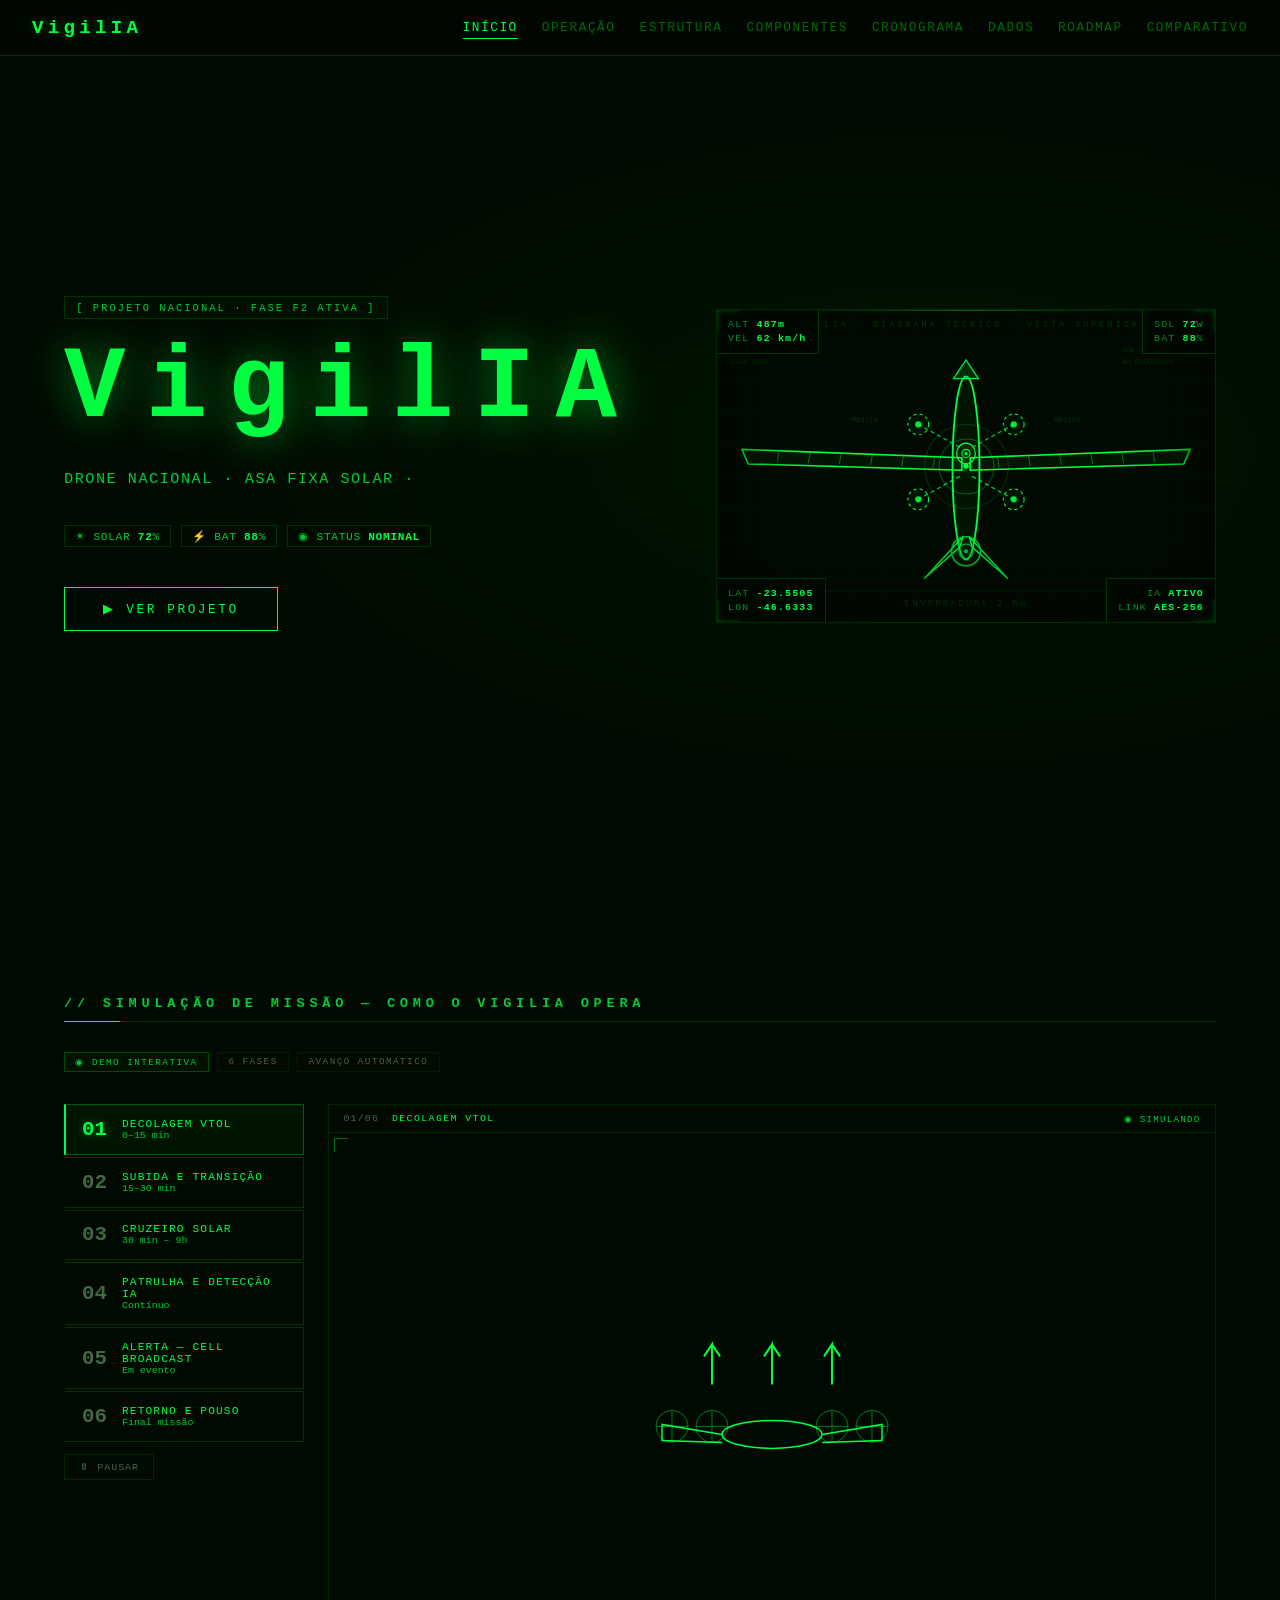
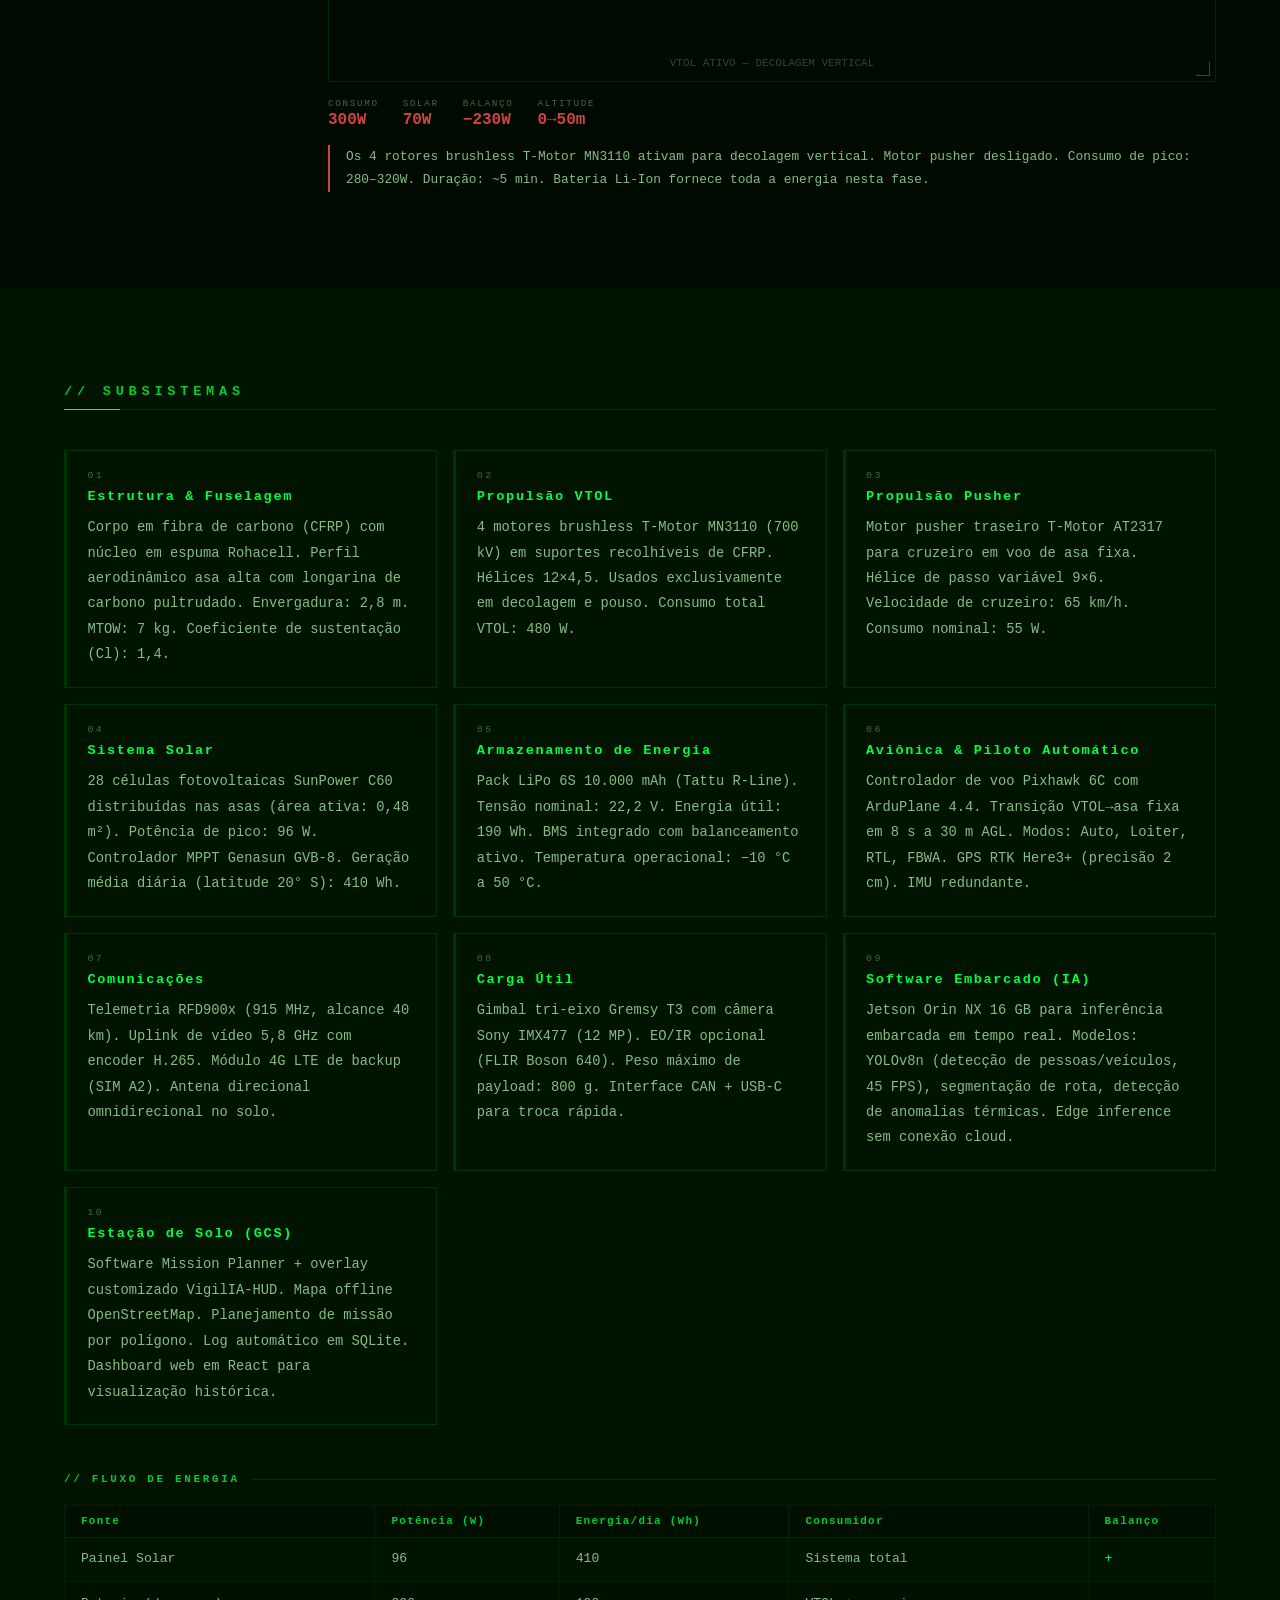
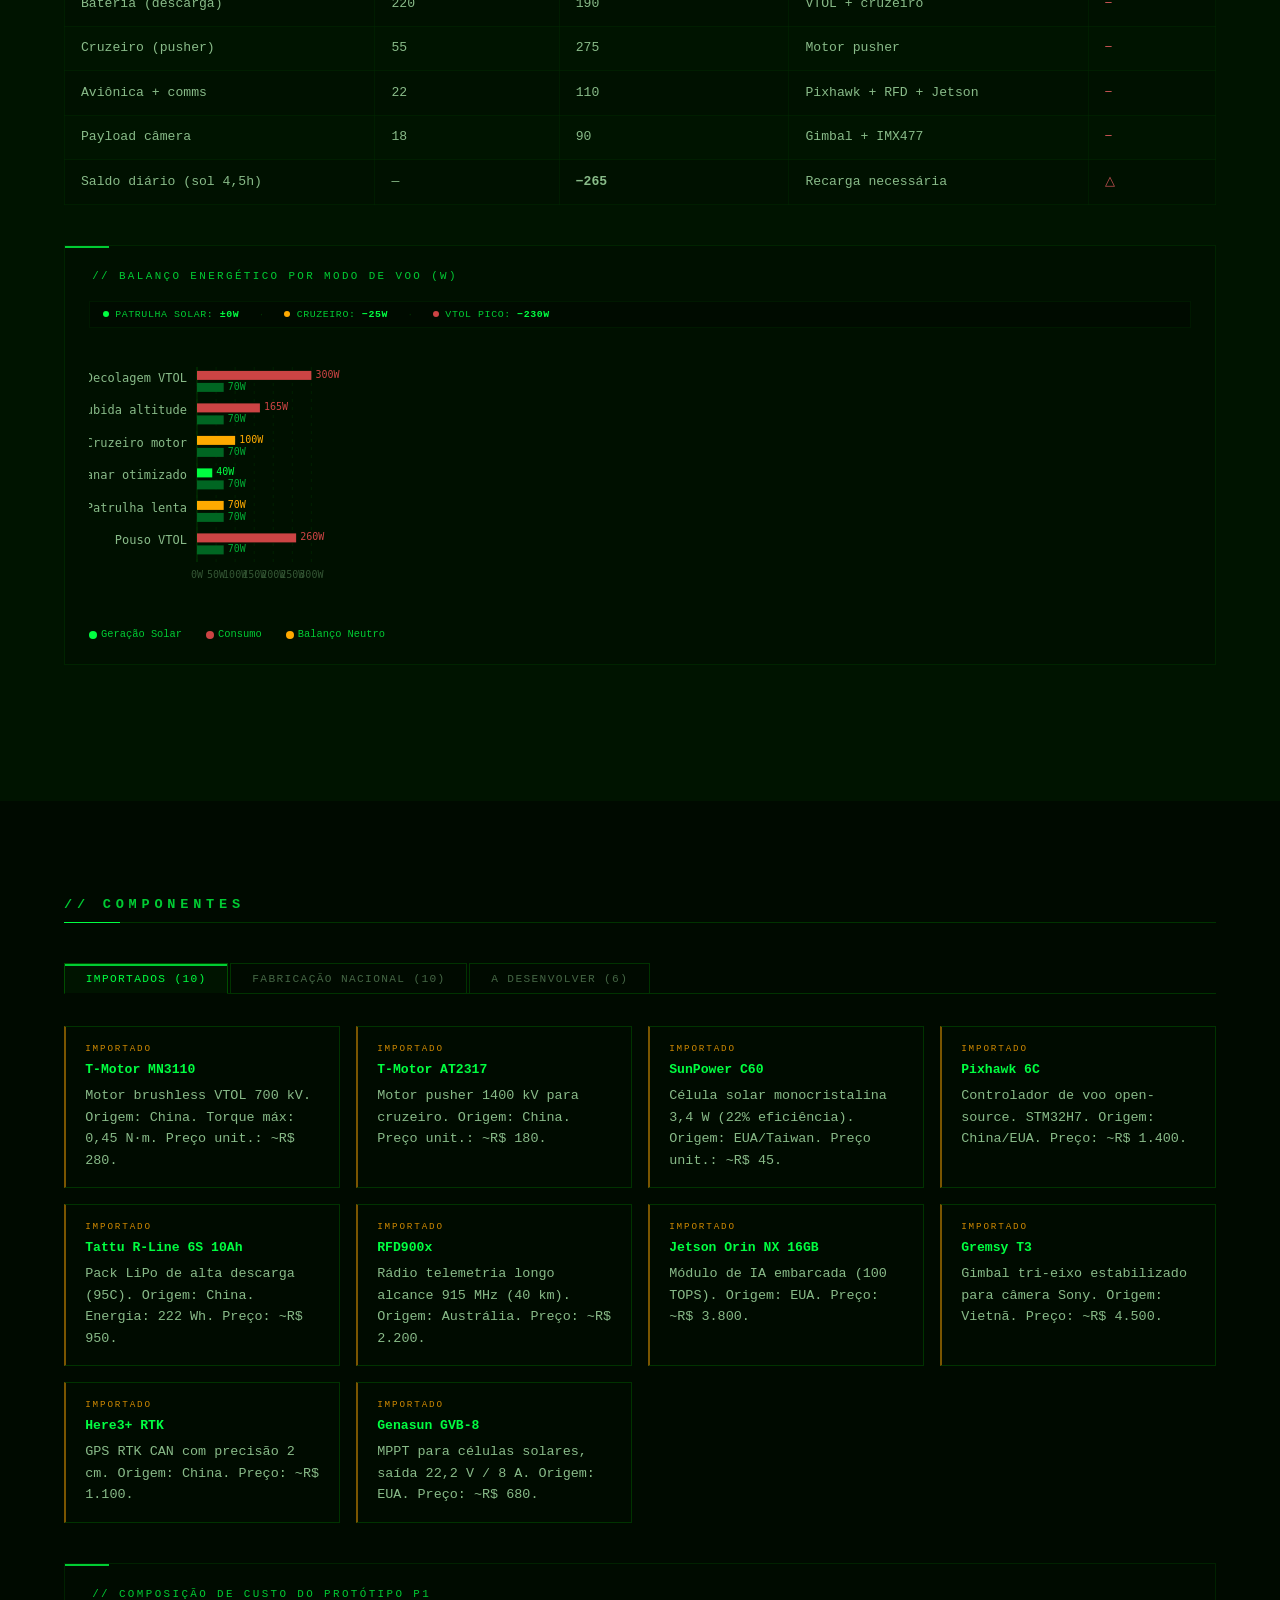
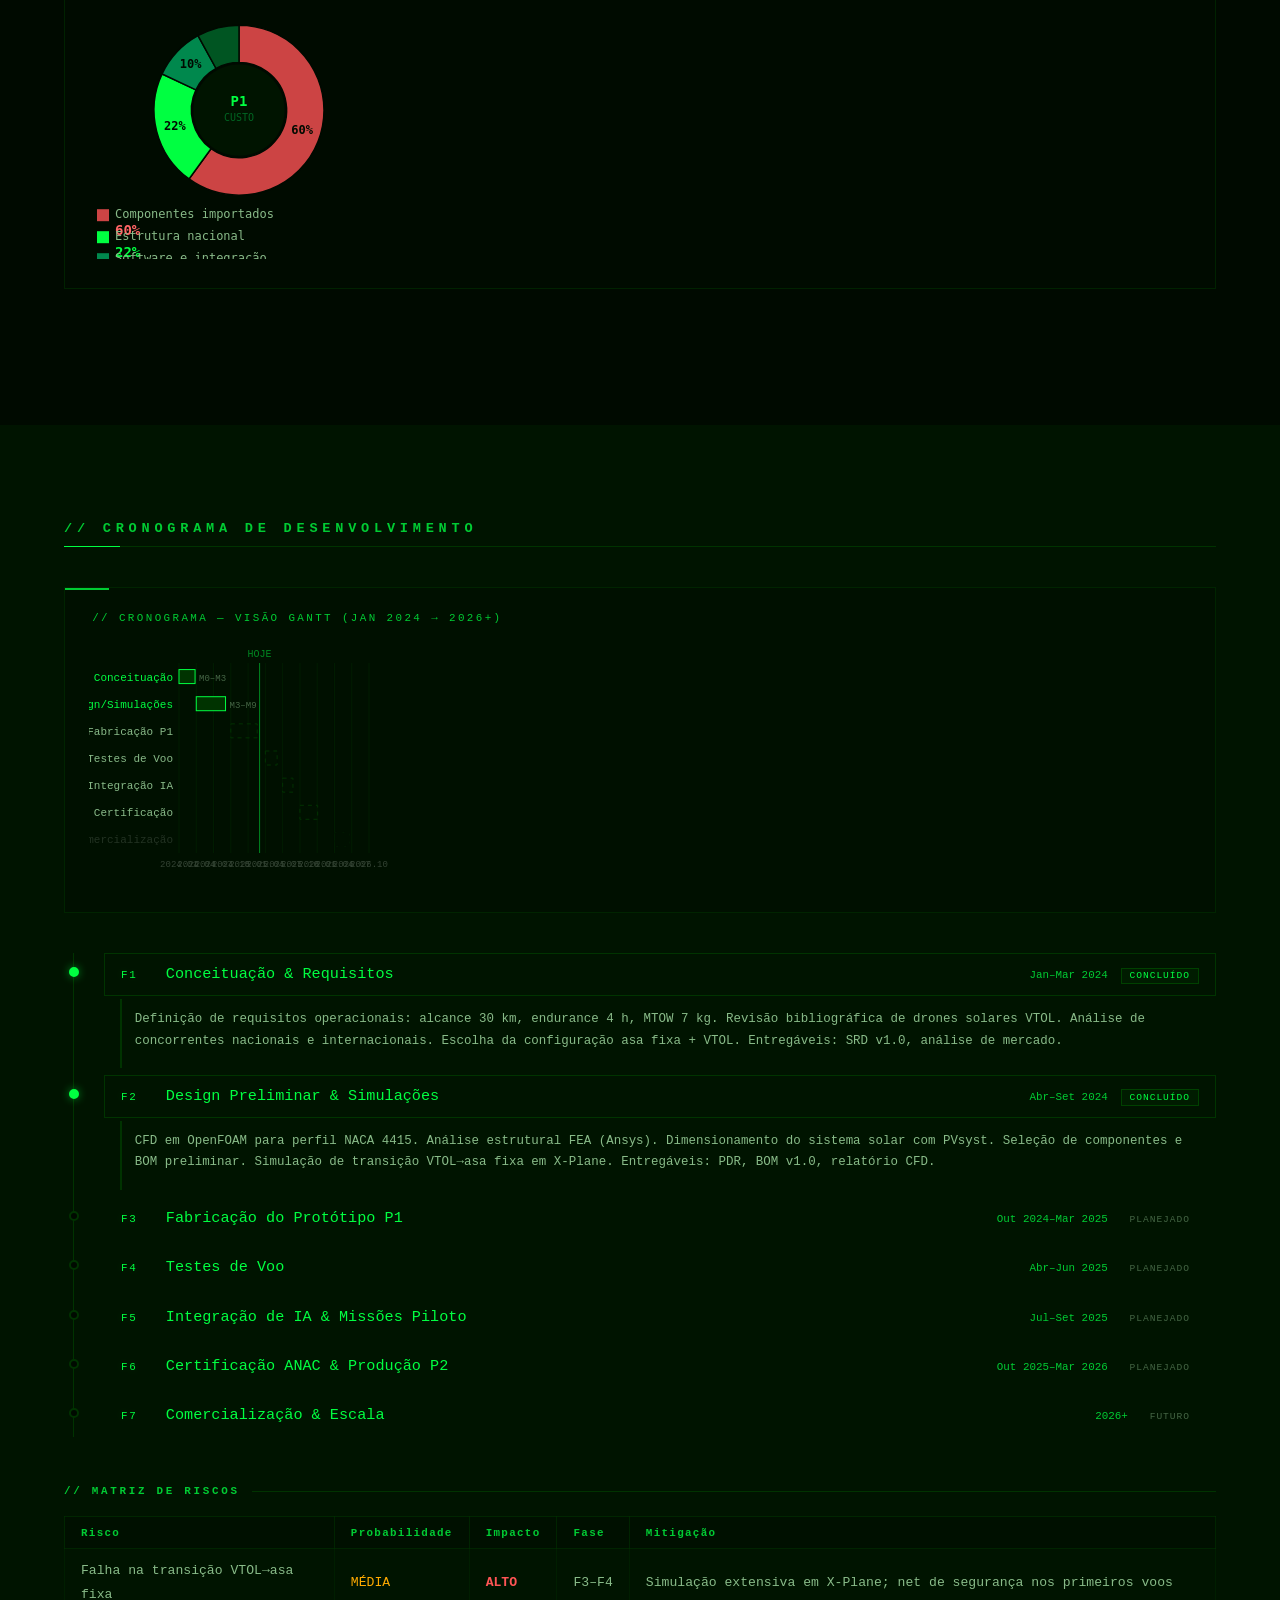
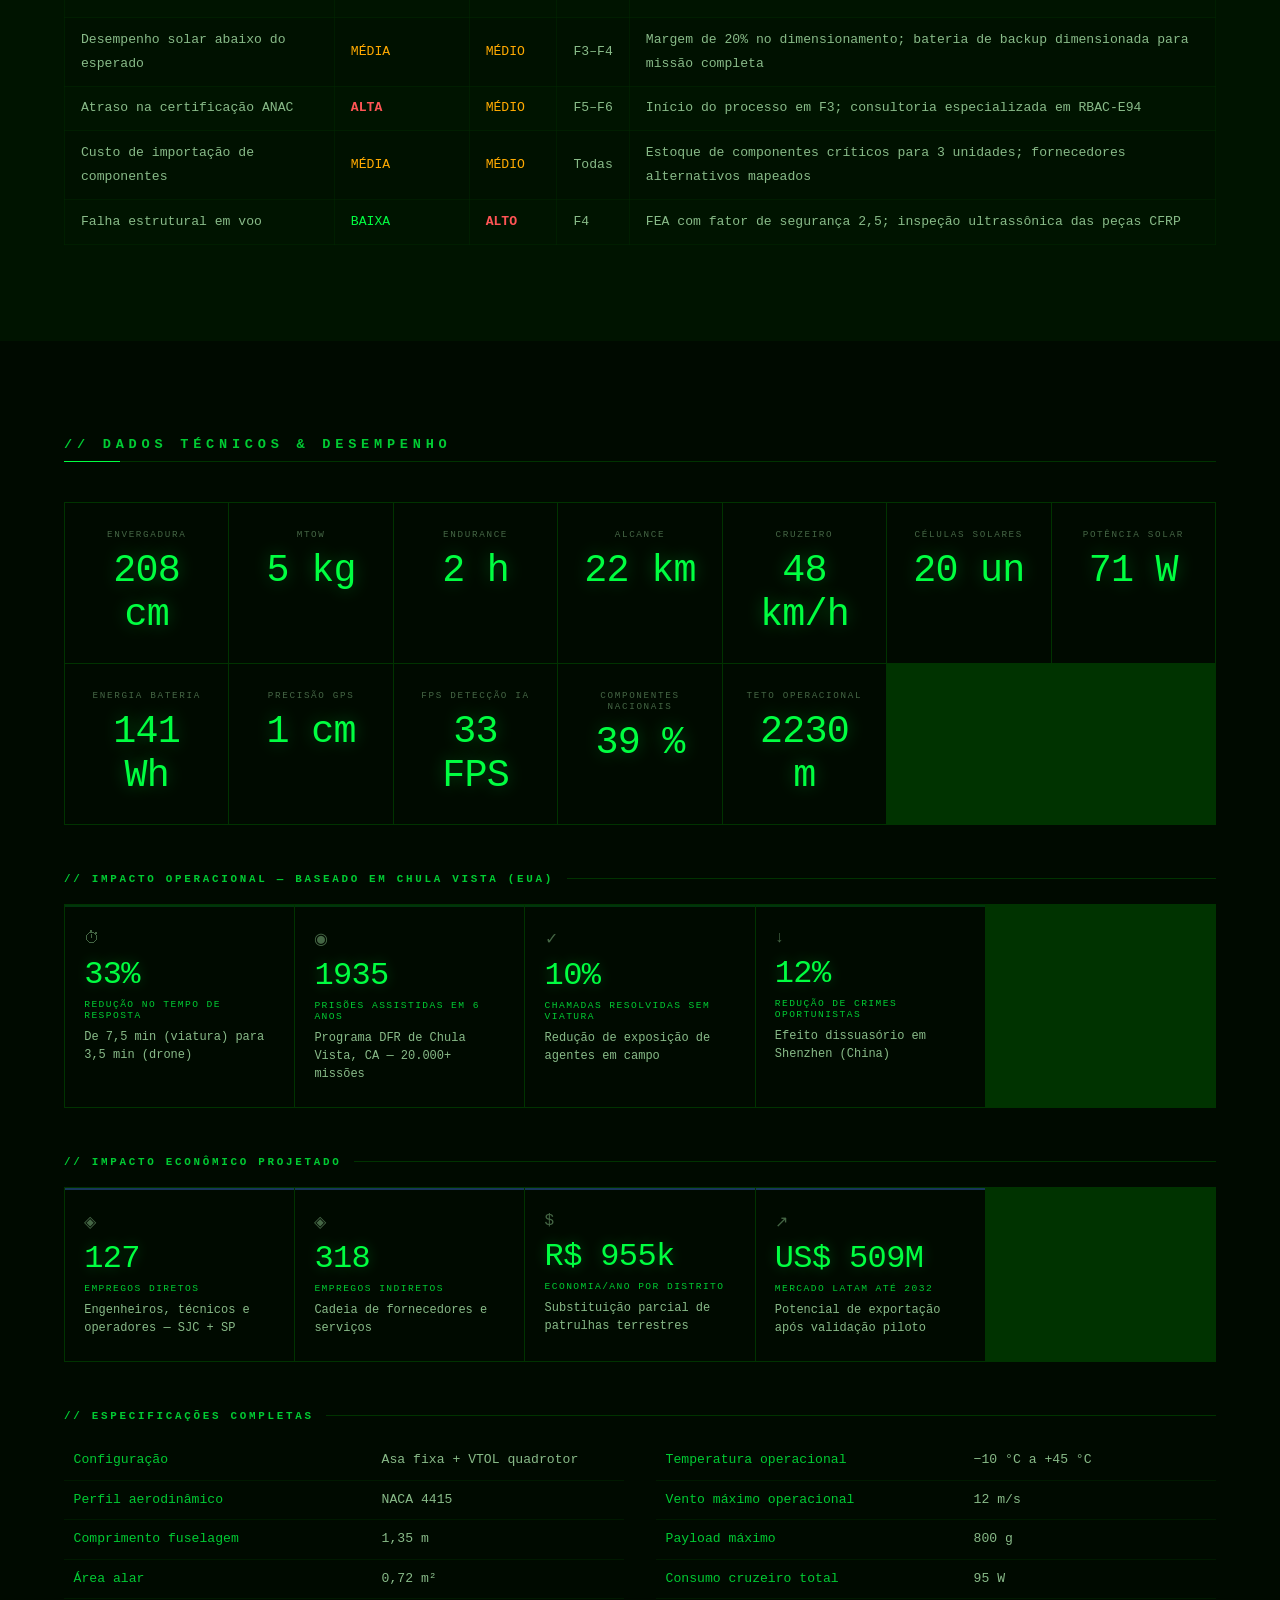
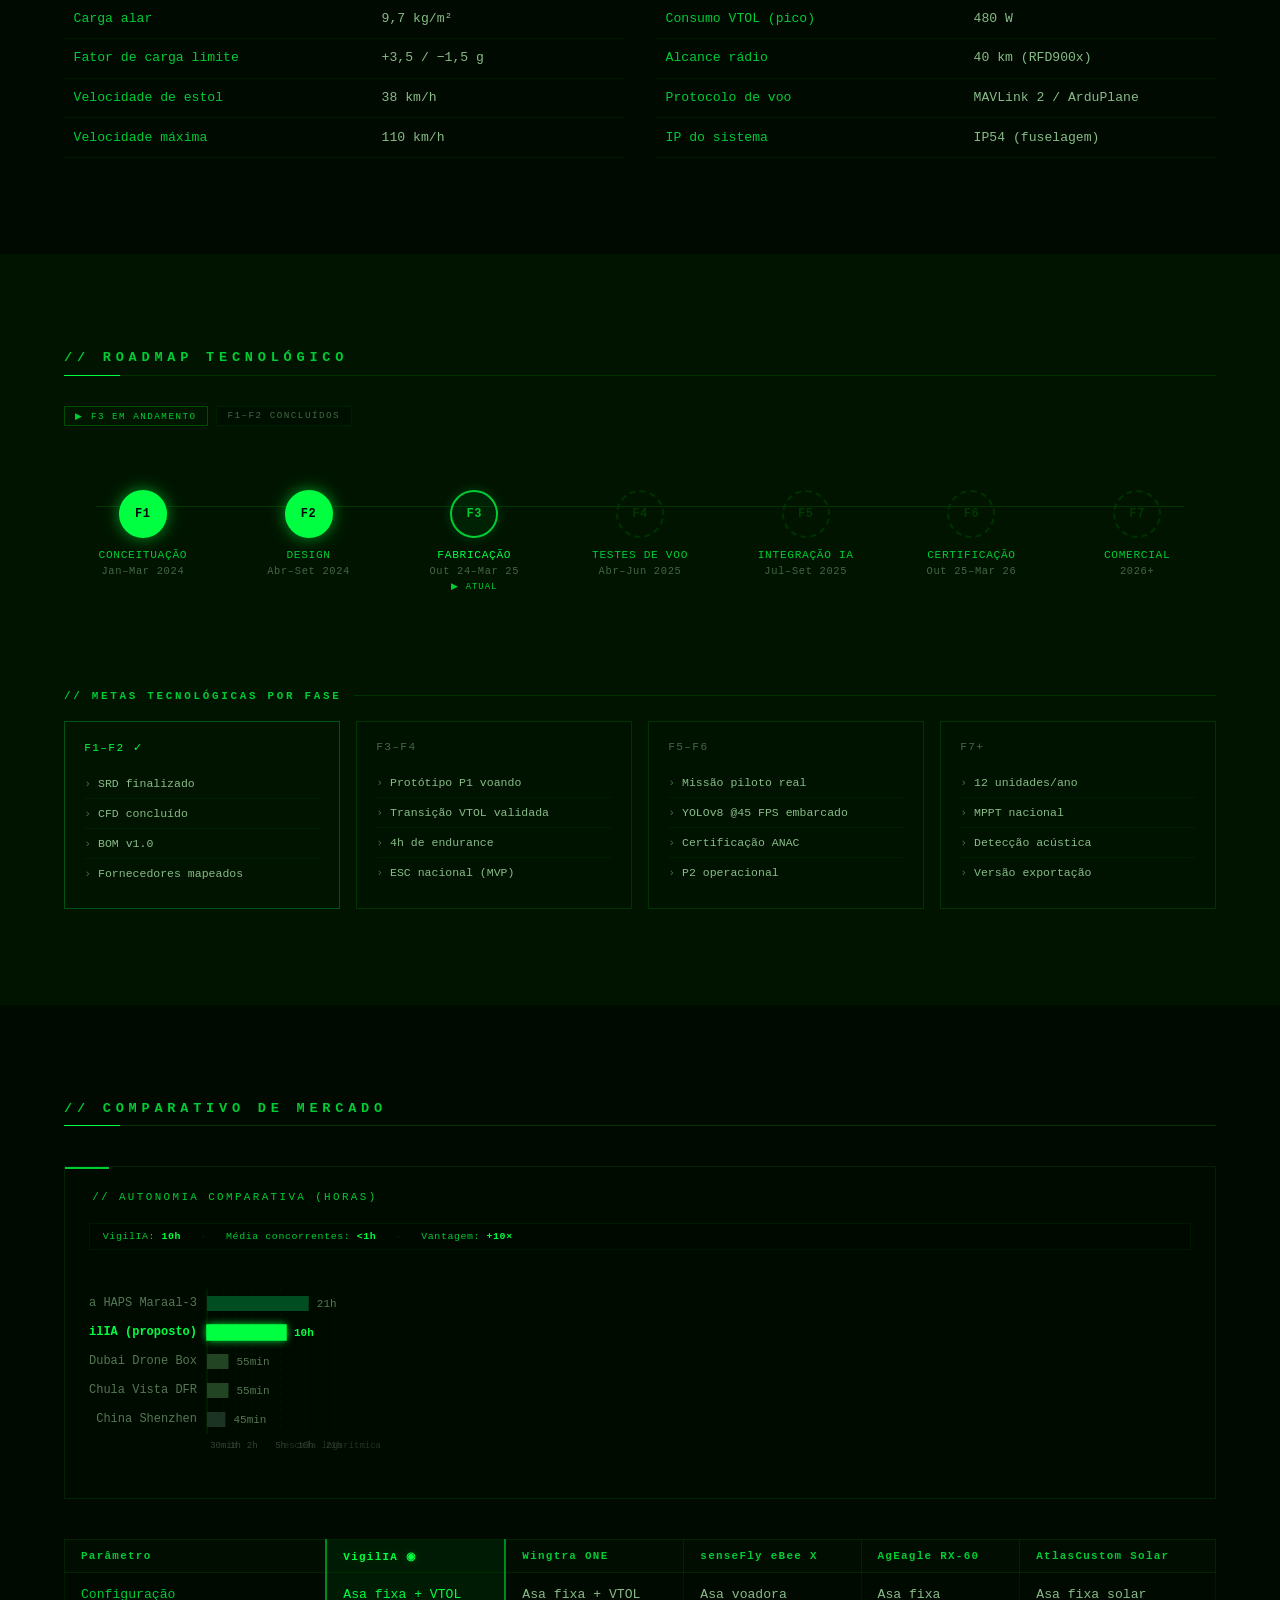
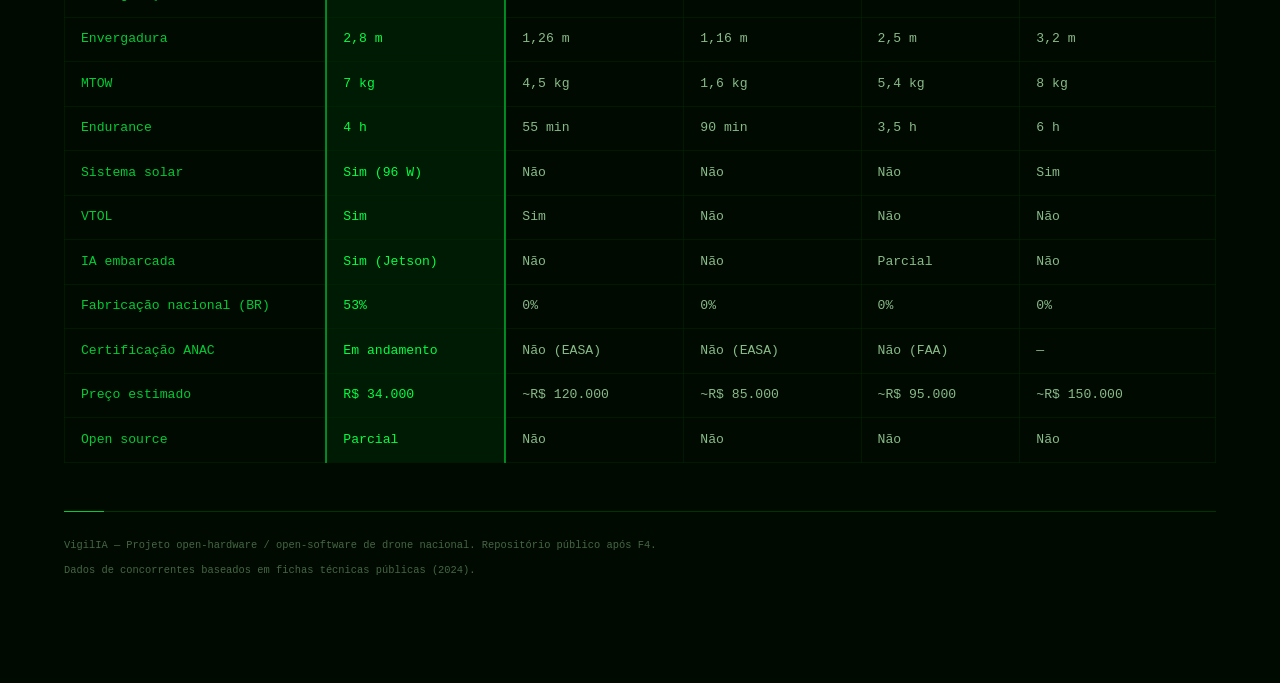
==== commit 06c9a130: "feat(ux): productized interactions, ARIA tabs, mission controls, data storytelling" ====
--- a/vigilia.html
+++ b/vigilia.html
@@ -85,6 +85,11 @@
   <section id="secao-op">
     <div class="section-container">
       <h2 class="section-title">// SIMULAÇÃO DE MISSÃO — COMO O VIGILIA OPERA</h2>
+      <div class="section-badge-row">
+        <span class="section-badge badge-active">◉ DEMO INTERATIVA</span>
+        <span class="section-badge">6 FASES</span>
+        <span class="section-badge">AVANÇO AUTOMÁTICO</span>
+      </div>
       <div class="mission-layout">
 
         <!-- Painel esquerdo: seletor de fases -->
@@ -119,10 +124,18 @@
             <span class="phase-name">RETORNO E POUSO</span>
             <span class="phase-time">Final missão</span>
           </div>
+          <div class="mission-ctrl">
+            <button class="mission-btn" id="mission-pause-btn" aria-label="Pausar avanço automático da simulação">⏸ PAUSAR</button>
+          </div>
         </div>
 
         <!-- Painel direito: detalhe da fase selecionada -->
         <div class="mission-detail">
+          <div class="mission-phase-hdr" aria-live="polite">
+            <span class="mphdr-num"    id="mission-phase-num">01/06</span>
+            <span class="mphdr-name"   id="mission-phase-name">DECOLAGEM VTOL</span>
+            <span class="mphdr-status" aria-hidden="true">◉ SIMULANDO</span>
+          </div>
           <div class="mission-screen">
             <canvas id="mission-canvas" width="420" height="260" aria-hidden="true"></canvas>
           </div>
@@ -211,6 +224,13 @@
 
       <div class="chart-wrap" id="chart-energia">
         <div class="chart-title">// BALANÇO ENERGÉTICO POR MODO DE VOO (W)</div>
+        <div class="chart-kpi">
+          <span class="kpi-item"><span class="kpi-dot" style="background:#00ff41"></span>PATRULHA SOLAR: <strong>±0W</strong></span>
+          <span class="kpi-sep">·</span>
+          <span class="kpi-item"><span class="kpi-dot" style="background:#ffaa00"></span>CRUZEIRO: <strong>−25W</strong></span>
+          <span class="kpi-sep">·</span>
+          <span class="kpi-item"><span class="kpi-dot" style="background:#cc4444"></span>VTOL PICO: <strong>−230W</strong></span>
+        </div>
         <canvas id="canvas-energia" height="260"></canvas>
         <div class="chart-legend">
           <span><span class="legend-dot" style="background:#00ff41"></span>Geração Solar</span>
@@ -224,13 +244,13 @@
   <section id="secao-3">
     <div class="section-container">
       <h2 class="section-title">// COMPONENTES</h2>
-      <div class="comp-tabs">
-        <button class="comp-tab active" data-panel="importados">IMPORTADOS (10)</button>
-        <button class="comp-tab" data-panel="nacionais">FABRICAÇÃO NACIONAL (10)</button>
-        <button class="comp-tab" data-panel="desenvolver">A DESENVOLVER (6)</button>
-      </div>
-
-      <div id="panel-importados" class="comp-panel active">
+      <div class="comp-tabs" role="tablist" aria-label="Categorias de componentes">
+        <button class="comp-tab active" id="tab-importados" role="tab" aria-selected="true"  aria-controls="panel-importados" data-panel="importados">IMPORTADOS (10)</button>
+        <button class="comp-tab"        id="tab-nacionais"  role="tab" aria-selected="false" aria-controls="panel-nacionais"  data-panel="nacionais"  tabindex="-1">FABRICAÇÃO NACIONAL (10)</button>
+        <button class="comp-tab"        id="tab-desenvolver" role="tab" aria-selected="false" aria-controls="panel-desenvolver" data-panel="desenvolver" tabindex="-1">A DESENVOLVER (6)</button>
+      </div>
+
+      <div id="panel-importados" class="comp-panel active" role="tabpanel" aria-labelledby="tab-importados">
         <div class="comp-grid">
           <div class="comp-card import">
             <div class="comp-tag">IMPORTADO</div>
@@ -289,7 +309,7 @@
         </div>
       </div>
 
-      <div id="panel-nacionais" class="comp-panel">
+      <div id="panel-nacionais" class="comp-panel" role="tabpanel" aria-labelledby="tab-nacionais">
         <div class="comp-grid">
           <div class="comp-card nacional">
             <div class="comp-tag">FABRICAÇÃO NACIONAL</div>
@@ -344,7 +364,7 @@
         </div>
       </div>
 
-      <div id="panel-desenvolver" class="comp-panel">
+      <div id="panel-desenvolver" class="comp-panel" role="tabpanel" aria-labelledby="tab-desenvolver">
         <div class="comp-grid">
           <div class="comp-card desenvolver">
             <div class="comp-tag">A DESENVOLVER</div>
@@ -689,6 +709,10 @@
   <section id="secao-6">
     <div class="section-container">
       <h2 class="section-title">// ROADMAP TECNOLÓGICO</h2>
+      <div class="section-badge-row">
+        <span class="section-badge badge-active">▶ F3 EM ANDAMENTO</span>
+        <span class="section-badge">F1–F2 CONCLUÍDOS</span>
+      </div>
       <div class="roadmap-track">
         <div class="roadmap-line"></div>
         <div class="roadmap-node done" role="button" tabindex="0" data-phase="F1" aria-label="Fase F1 — Conceituação (Jan–Mar 2024, concluído) — ver detalhes no cronograma">
@@ -699,9 +723,9 @@
           <div class="rm-circle">F2</div>
           <div class="rm-label">DESIGN<br><small>Abr–Set 2024</small></div>
         </div>
-        <div class="roadmap-node pending" role="button" tabindex="0" data-phase="F3" aria-label="Fase F3 — Fabricação (Out 2024–Mar 2025, planejado) — ver detalhes no cronograma">
+        <div class="roadmap-node pending current" role="button" tabindex="0" data-phase="F3" aria-label="Fase F3 — Fabricação (Out 2024–Mar 2025, em andamento) — ver detalhes no cronograma" aria-current="step">
           <div class="rm-circle">F3</div>
-          <div class="rm-label">FABRICAÇÃO<br><small>Out 24–Mar 25</small></div>
+          <div class="rm-label">FABRICAÇÃO<br><small>Out 24–Mar 25</small><br><span class="rm-current">▶ ATUAL</span></div>
         </div>
         <div class="roadmap-node pending" role="button" tabindex="0" data-phase="F4" aria-label="Fase F4 — Testes de Voo (Abr–Jun 2025, planejado) — ver detalhes no cronograma">
           <div class="rm-circle">F4</div>
@@ -770,6 +794,13 @@
       <h2 class="section-title">// COMPARATIVO DE MERCADO</h2>
       <div class="chart-wrap" id="chart-autonomia">
         <div class="chart-title">// AUTONOMIA COMPARATIVA (HORAS)</div>
+        <div class="chart-kpi">
+          <span class="kpi-item">VigilIA: <strong style="color:#00ff41">10h</strong></span>
+          <span class="kpi-sep">·</span>
+          <span class="kpi-item">Média concorrentes: <strong>&lt;1h</strong></span>
+          <span class="kpi-sep">·</span>
+          <span class="kpi-item">Vantagem: <strong style="color:#00ff41">+10×</strong></span>
+        </div>
         <canvas id="canvas-autonomia" height="200"></canvas>
       </div>
 
--- a/css/components.css
+++ b/css/components.css
@@ -269,6 +269,8 @@
   background:   var(--bg2);
   color:        var(--green);
   border-color: rgba(0,150,0,0.45);
+  box-shadow:   inset 0 2px 0 var(--green-mid);
+  text-shadow:  0 0 8px rgba(0,255,65,0.2);
 }
 /* Cover the tab container's bottom border under the active tab */
 .comp-tab.active::after {
@@ -778,3 +780,132 @@
   background: var(--green-mid);
 }
 .footer-note { font-size: 0.65rem; color: var(--text-muted); margin-bottom: 0.4rem; }
+
+/* ============================================
+   SECTION BADGE CHIPS
+   ============================================ */
+.section-badge-row {
+  display:       flex;
+  gap:           0.5rem;
+  flex-wrap:     wrap;
+  margin-bottom: 2rem;
+  margin-top:    -0.6rem;
+}
+.section-badge {
+  font-size:      0.58rem;
+  letter-spacing: 0.16em;
+  padding:        0.2rem 0.65rem;
+  border:         1px solid rgba(0,50,0,0.45);
+  color:          var(--text-muted);
+  background:     rgba(0,10,0,0.4);
+  text-transform: uppercase;
+  white-space:    nowrap;
+}
+.section-badge.badge-active {
+  color:        var(--green-mid);
+  border-color: rgba(0,160,0,0.4);
+  background:   rgba(0,25,0,0.5);
+}
+
+/* ============================================
+   MISSION PHASE HEADER
+   ============================================ */
+.mission-phase-hdr {
+  display:        flex;
+  align-items:    center;
+  gap:            0.8rem;
+  padding:        0.45rem 0.9rem;
+  background:     rgba(0,12,0,0.55);
+  border:         1px solid rgba(0,60,0,0.5);
+  border-bottom:  none;
+  font-size:      0.62rem;
+  letter-spacing: 0.12em;
+}
+.mphdr-num  { color: var(--text-muted); }
+.mphdr-name { color: var(--green); flex: 1; letter-spacing: 0.14em; }
+.mphdr-status {
+  color:     var(--green-mid);
+  font-size: 0.58rem;
+}
+
+/* ============================================
+   MISSION CONTROLS
+   ============================================ */
+.mission-ctrl {
+  padding:        0.6rem 0 0.3rem;
+  display:        flex;
+  gap:            0.5rem;
+}
+.mission-btn {
+  background:     rgba(0,12,0,0.45);
+  border:         1px solid rgba(0,70,0,0.5);
+  color:          var(--text-muted);
+  font-family:    var(--font);
+  font-size:      0.62rem;
+  letter-spacing: 0.1em;
+  padding:        0.38rem 0.9rem;
+  cursor:         pointer;
+  transition:     background var(--t-std), color var(--t-std), border-color var(--t-std);
+}
+.mission-btn:hover {
+  background:   rgba(0,25,0,0.55);
+  color:        var(--green);
+  border-color: rgba(0,150,0,0.55);
+}
+.mission-btn.active {
+  color:        var(--green);
+  border-color: rgba(0,180,0,0.4);
+  background:   rgba(0,20,0,0.5);
+}
+.mission-btn:focus-visible { outline: 1px solid var(--green); outline-offset: 2px; }
+
+/* ============================================
+   CHART KPI STRIP
+   ============================================ */
+.chart-kpi {
+  display:        flex;
+  gap:            1.2rem;
+  flex-wrap:      wrap;
+  align-items:    center;
+  margin-bottom:  1.2rem;
+  padding:        0.45rem 0.8rem;
+  background:     rgba(0,8,0,0.55);
+  border:         1px solid rgba(0,40,0,0.5);
+  font-size:      0.62rem;
+  letter-spacing: 0.06em;
+  color:          var(--text-label);
+}
+.kpi-item         { display: flex; align-items: center; gap: 0.4rem; }
+.kpi-item strong  { color: var(--green); }
+.kpi-dot {
+  display:       inline-block;
+  width:         6px;
+  height:        6px;
+  border-radius: 50%;
+  flex-shrink:   0;
+}
+.kpi-sep { color: var(--green-dim); }
+
+/* ============================================
+   COMPARE TABLE — alternating rows
+   ============================================ */
+.compare-table tbody tr:nth-child(even) td:not(.vigilia-col) {
+  background: rgba(0,10,0,0.2);
+}
+
+/* ============================================
+   ROADMAP — current phase marker
+   ============================================ */
+.roadmap-node.current .rm-circle {
+  border-color: var(--green-mid);
+  border-style: solid;
+  color:        var(--green-mid);
+  box-shadow:   0 0 12px rgba(0,255,65,0.18);
+}
+.rm-current {
+  display:        block;
+  font-size:      0.55rem;
+  color:          var(--green-mid);
+  letter-spacing: 0.12em;
+  margin-top:     2px;
+}
--- a/css/utilities.css
+++ b/css/utilities.css
@@ -40,14 +40,25 @@
   50% { opacity: 0; }
 }
 
+/* Timeline node flash — triggered when scrolled to via roadmap */
+@keyframes tl-flash {
+  0%   { background: rgba(0,255,65,0.12); }
+  60%  { background: rgba(0,255,65,0.05); }
+  100% { background: rgba(0,20,0,0.45); }
+}
+.tl-node.flash > .tl-header {
+  animation: tl-flash 1.2s ease-out forwards;
+}
+
 /* ============================================
    REDUCED MOTION — respect user preference
    ============================================ */
 @media (prefers-reduced-motion: reduce) {
   /* Stop all looping animations */
-  .blink-text     { animation: none; }
-  .crosshair-ring { animation: none; }
-  .hud-scanline   { animation: none; }
+  .blink-text          { animation: none; }
+  .crosshair-ring      { animation: none; }
+  .hud-scanline        { animation: none; }
+  .tl-node.flash > .tl-header { animation: none; }
 
   /* Collapse transitions to instant */
   section,
--- a/css/responsive.css
+++ b/css/responsive.css
@@ -55,7 +55,10 @@
   .hero-visual { width: 100%; }
 
   /* ---- Mission: single column, phases wrap ---- */
-  .mission-layout { grid-template-columns: 1fr; }
+  .mission-layout  { grid-template-columns: 1fr; }
+  .mphdr-status    { display: none; }
+  /* ctrl row takes full width in the flex-wrap phase strip */
+  .mission-ctrl    { flex: 0 0 100%; justify-content: center; }
   .mission-phases { flex-direction: row; flex-wrap: wrap; }
   .phase-item     { flex: 1 1 calc(33% - 4px); }
 
@@ -110,6 +113,44 @@
 
   /* ---- HUD corners hidden on very small scene ---- */
   .hero-drone-scene::before { display: none; }
+
+  /* ---- Section badges: tighter ---- */
+  .section-badge-row { margin-bottom: 1.5rem; }
+
+  /* ---- Mission phase header: hide status chip ---- */
+  .mphdr-status { display: none; }
+
+  /* ---- Mission controls: center-align ---- */
+  .mission-ctrl { justify-content: center; }
+
+  /* ---- Chart KPI: smaller gap ---- */
+  .chart-kpi { gap: 0.7rem; font-size: 0.6rem; }
+
+  /* ---- Specs table: single column ---- */
+  .specs-two-col { grid-template-columns: 1fr; }
+
+  /* ---- Timeline node name ---- */
+  .tl-name { font-size: 0.85rem; }
+
+  /* ---- Component tabs: horizontal scroll instead of wrap ---- */
+  .comp-tabs { overflow-x: auto; flex-wrap: nowrap; -webkit-overflow-scrolling: touch; }
+  .comp-tab  { white-space: nowrap; flex-shrink: 0; }
+
+  /* ---- Chart canvases: never overflow their wrapper ---- */
+  .chart-wrap        { overflow: hidden; }
+  .chart-wrap canvas { width: 100% !important; }
+
+  /* ---- Roadmap nodes: tighter on phones ---- */
+  .roadmap-node { padding: 0.5rem 0.4rem; min-width: 52px; }
+  .rm-icon      { font-size: 1.2rem; }
+}
+
+/* ============================================================
+   NARROW  ≤ 480px
+   ============================================================ */
+@media (max-width: 480px) {
+  /* ---- Impact grid: single column ---- */
+  .impact-grid { grid-template-columns: 1fr; }
 }
 
 /* ============================================================
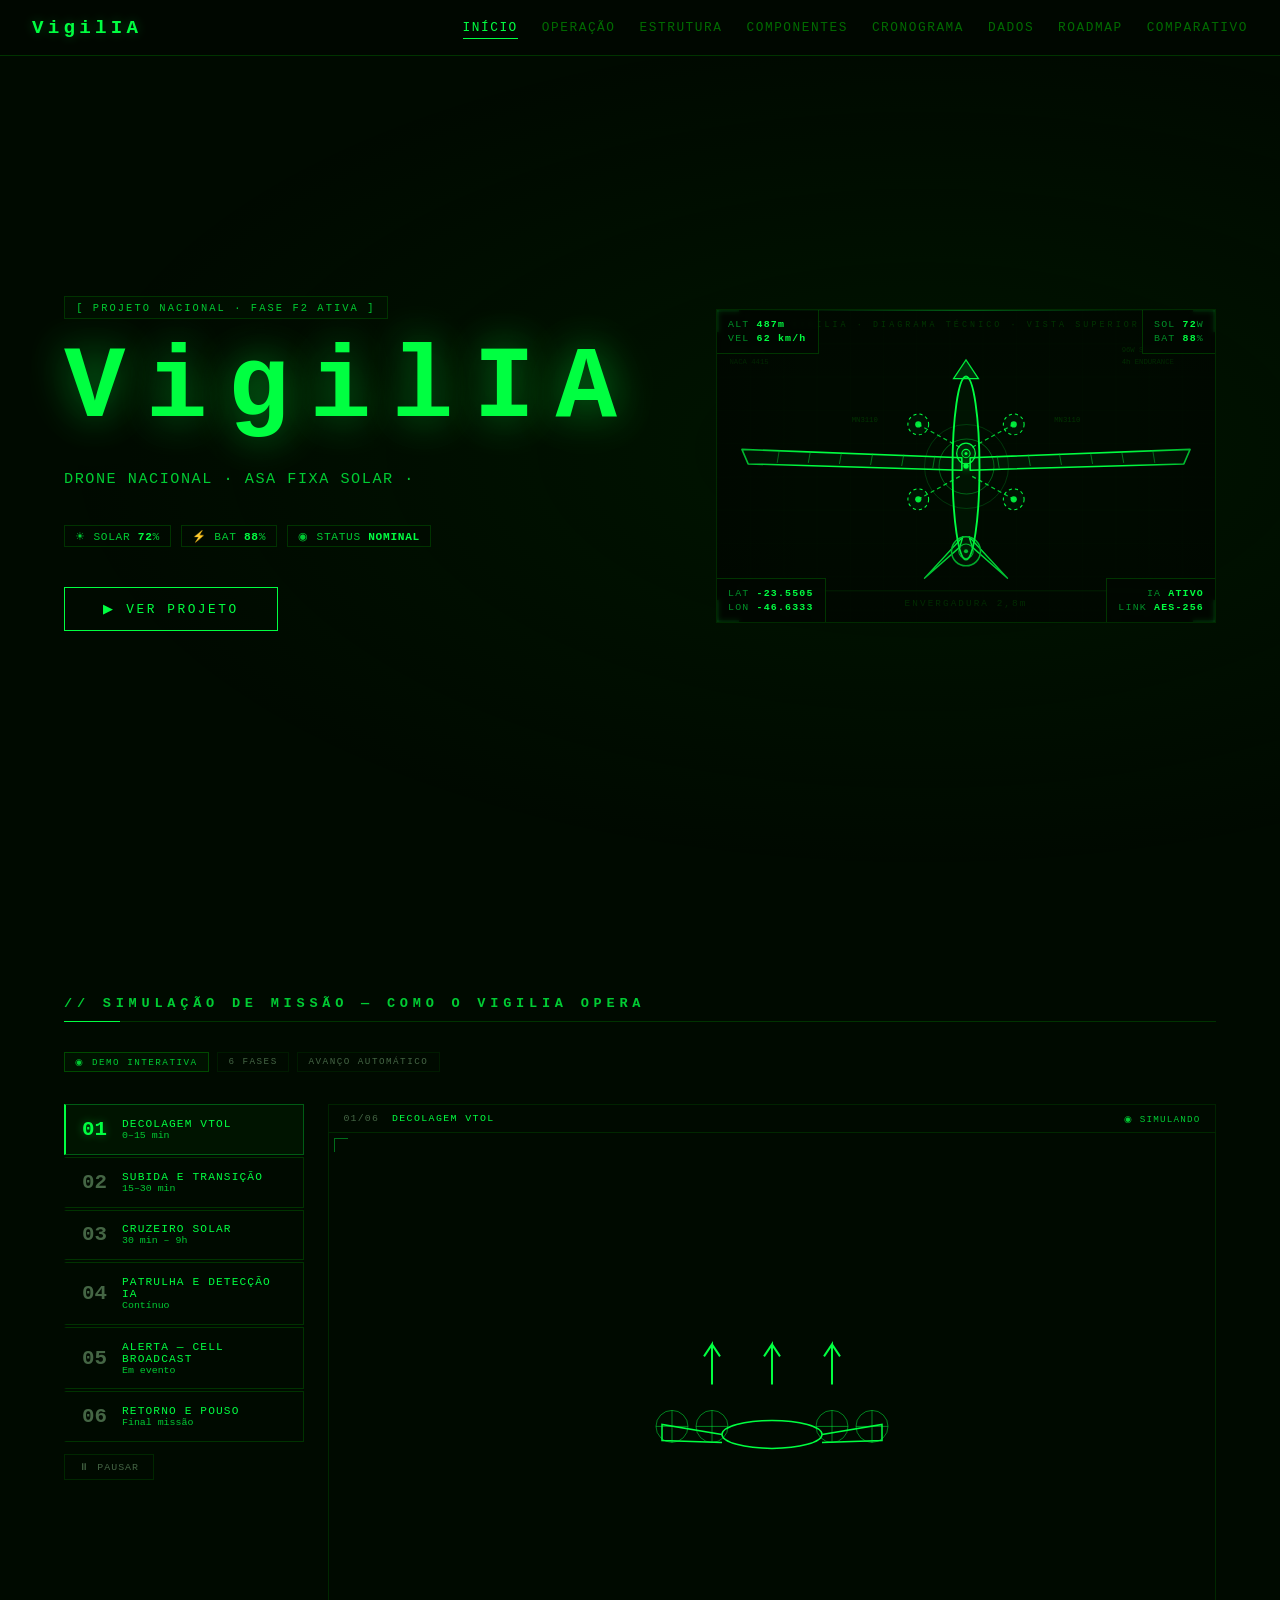
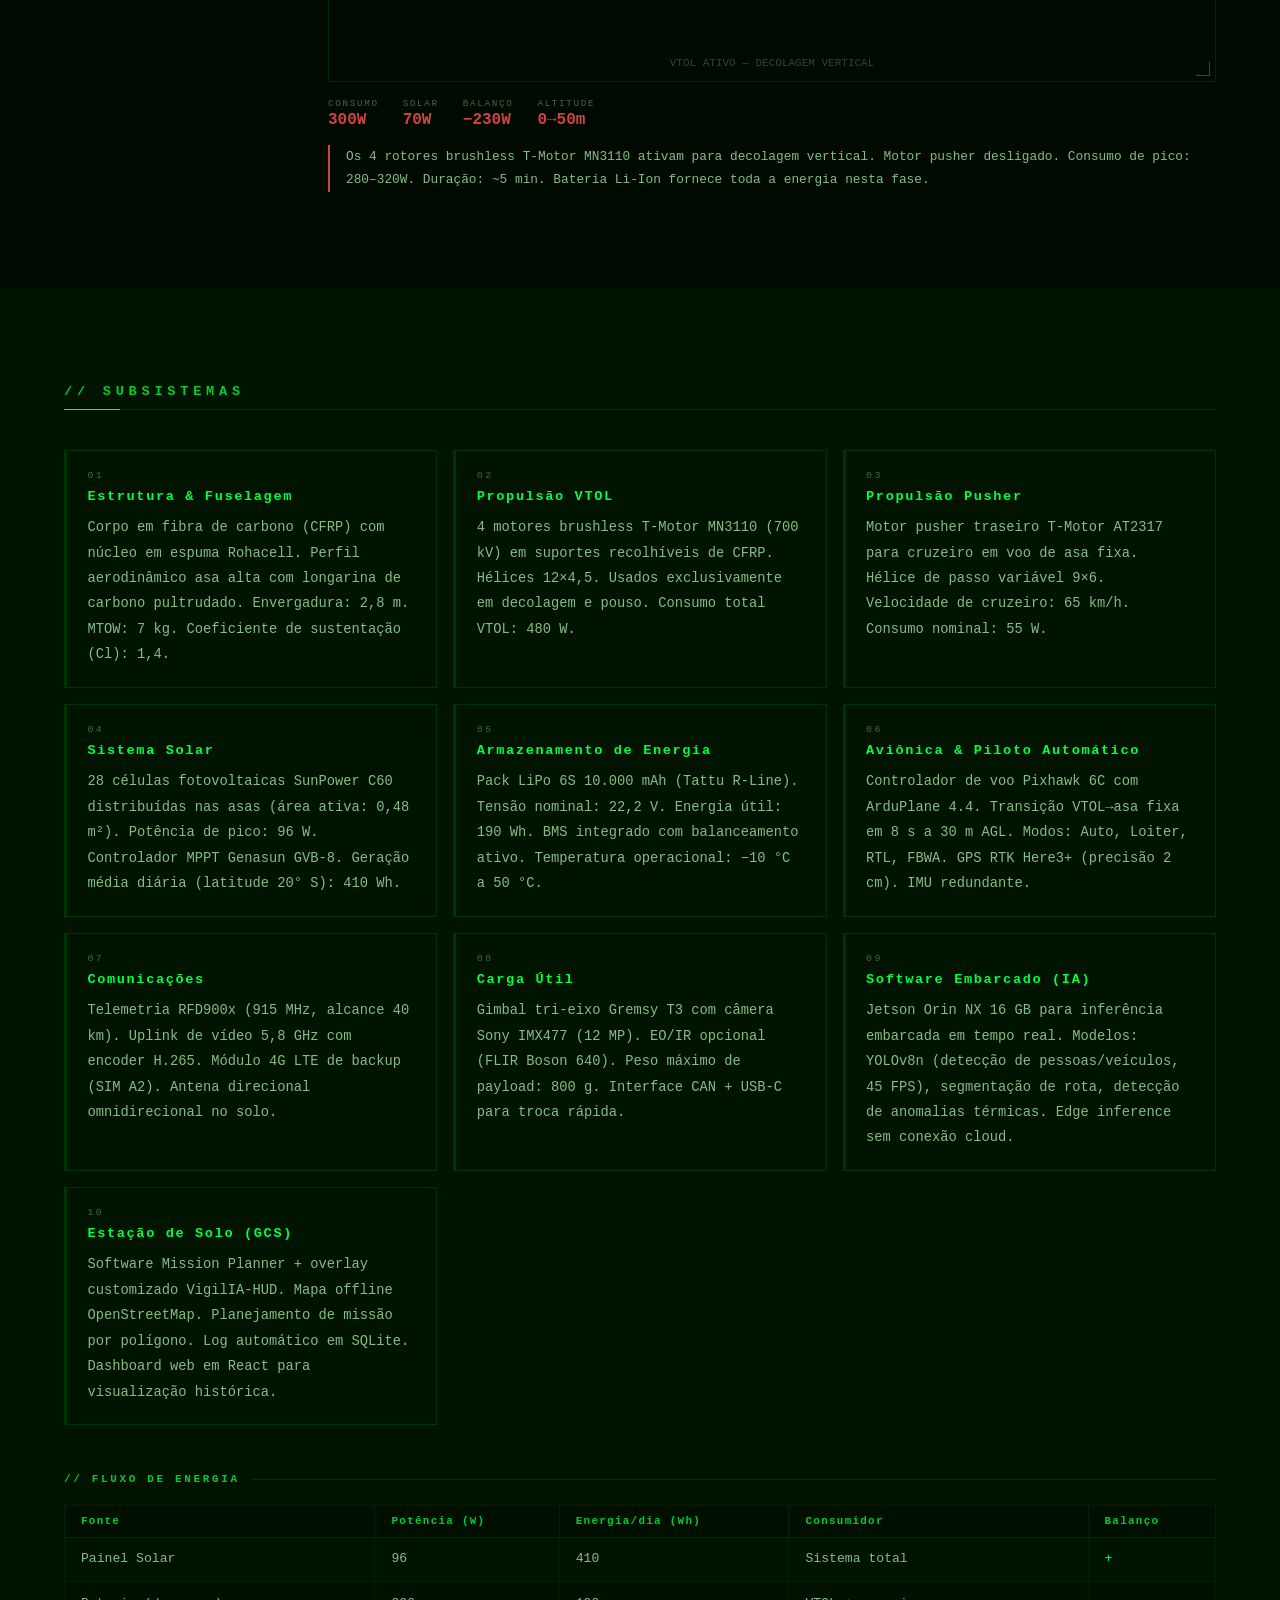
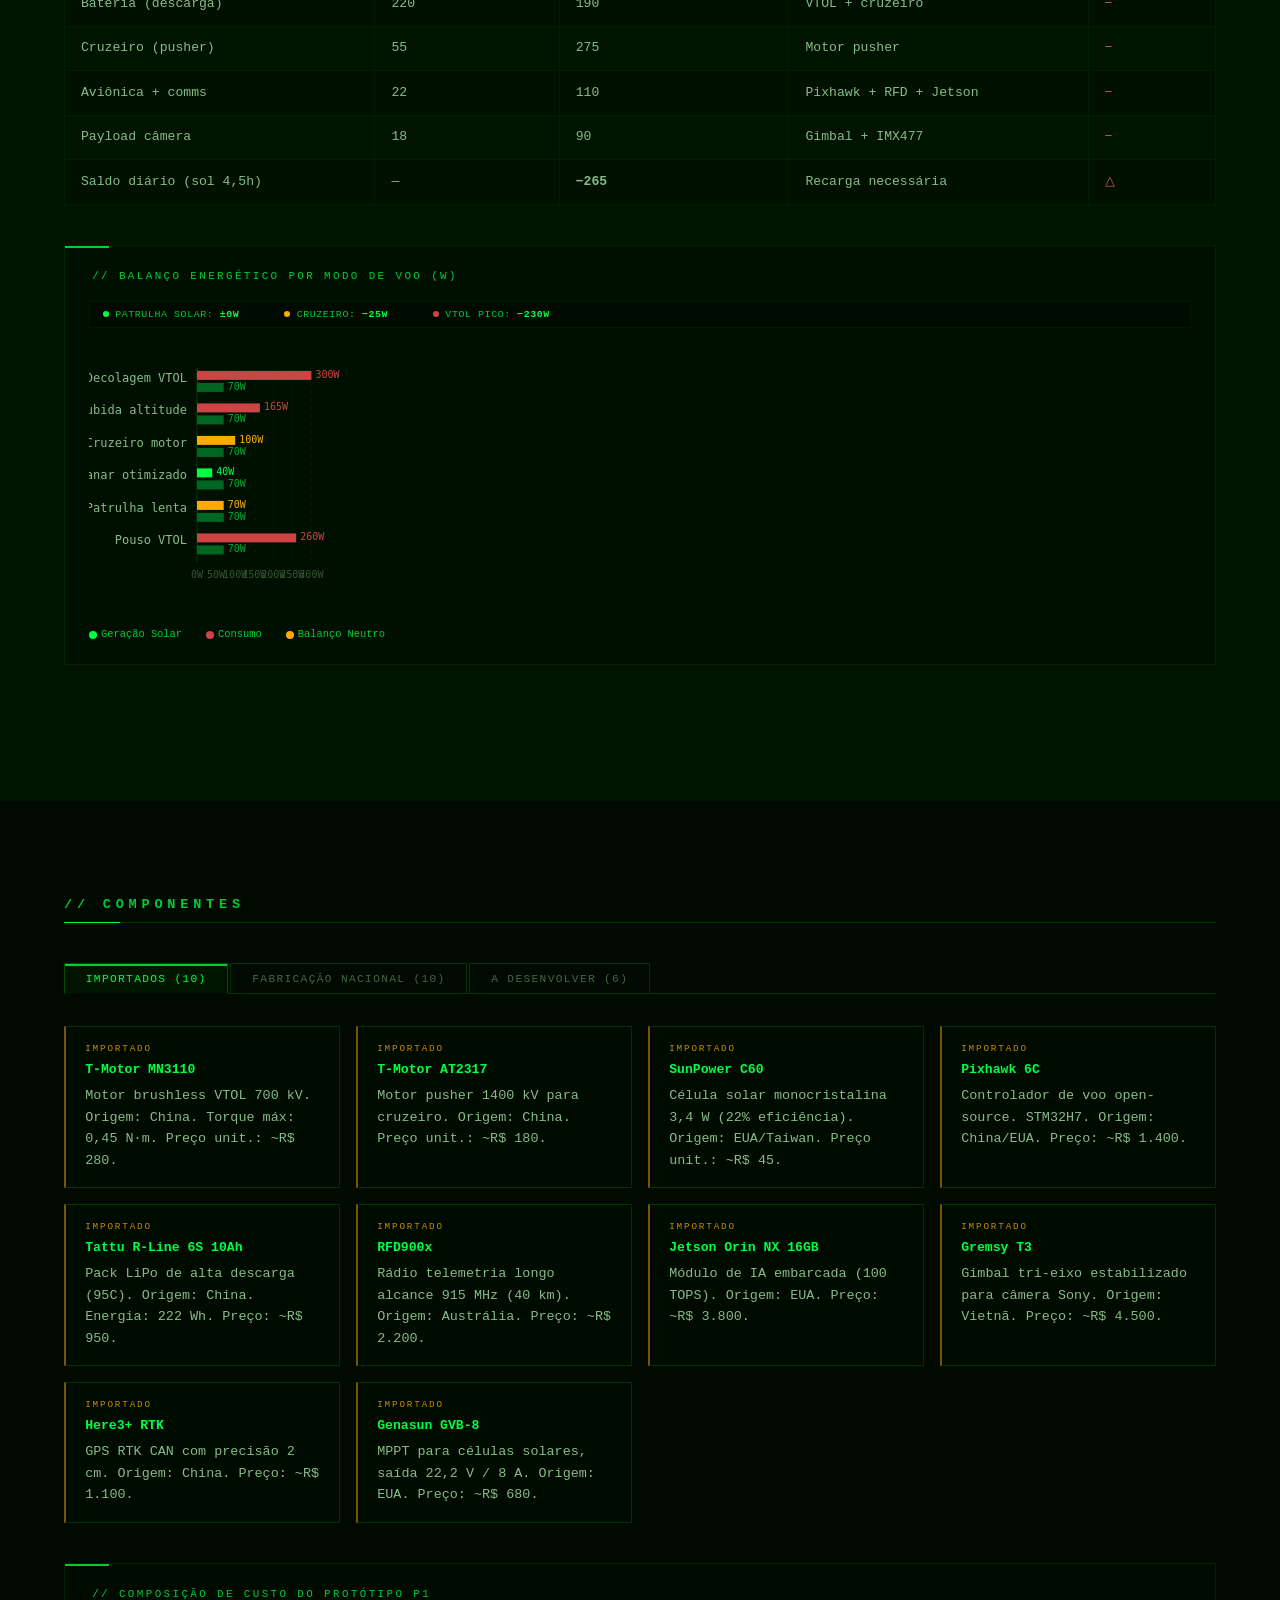
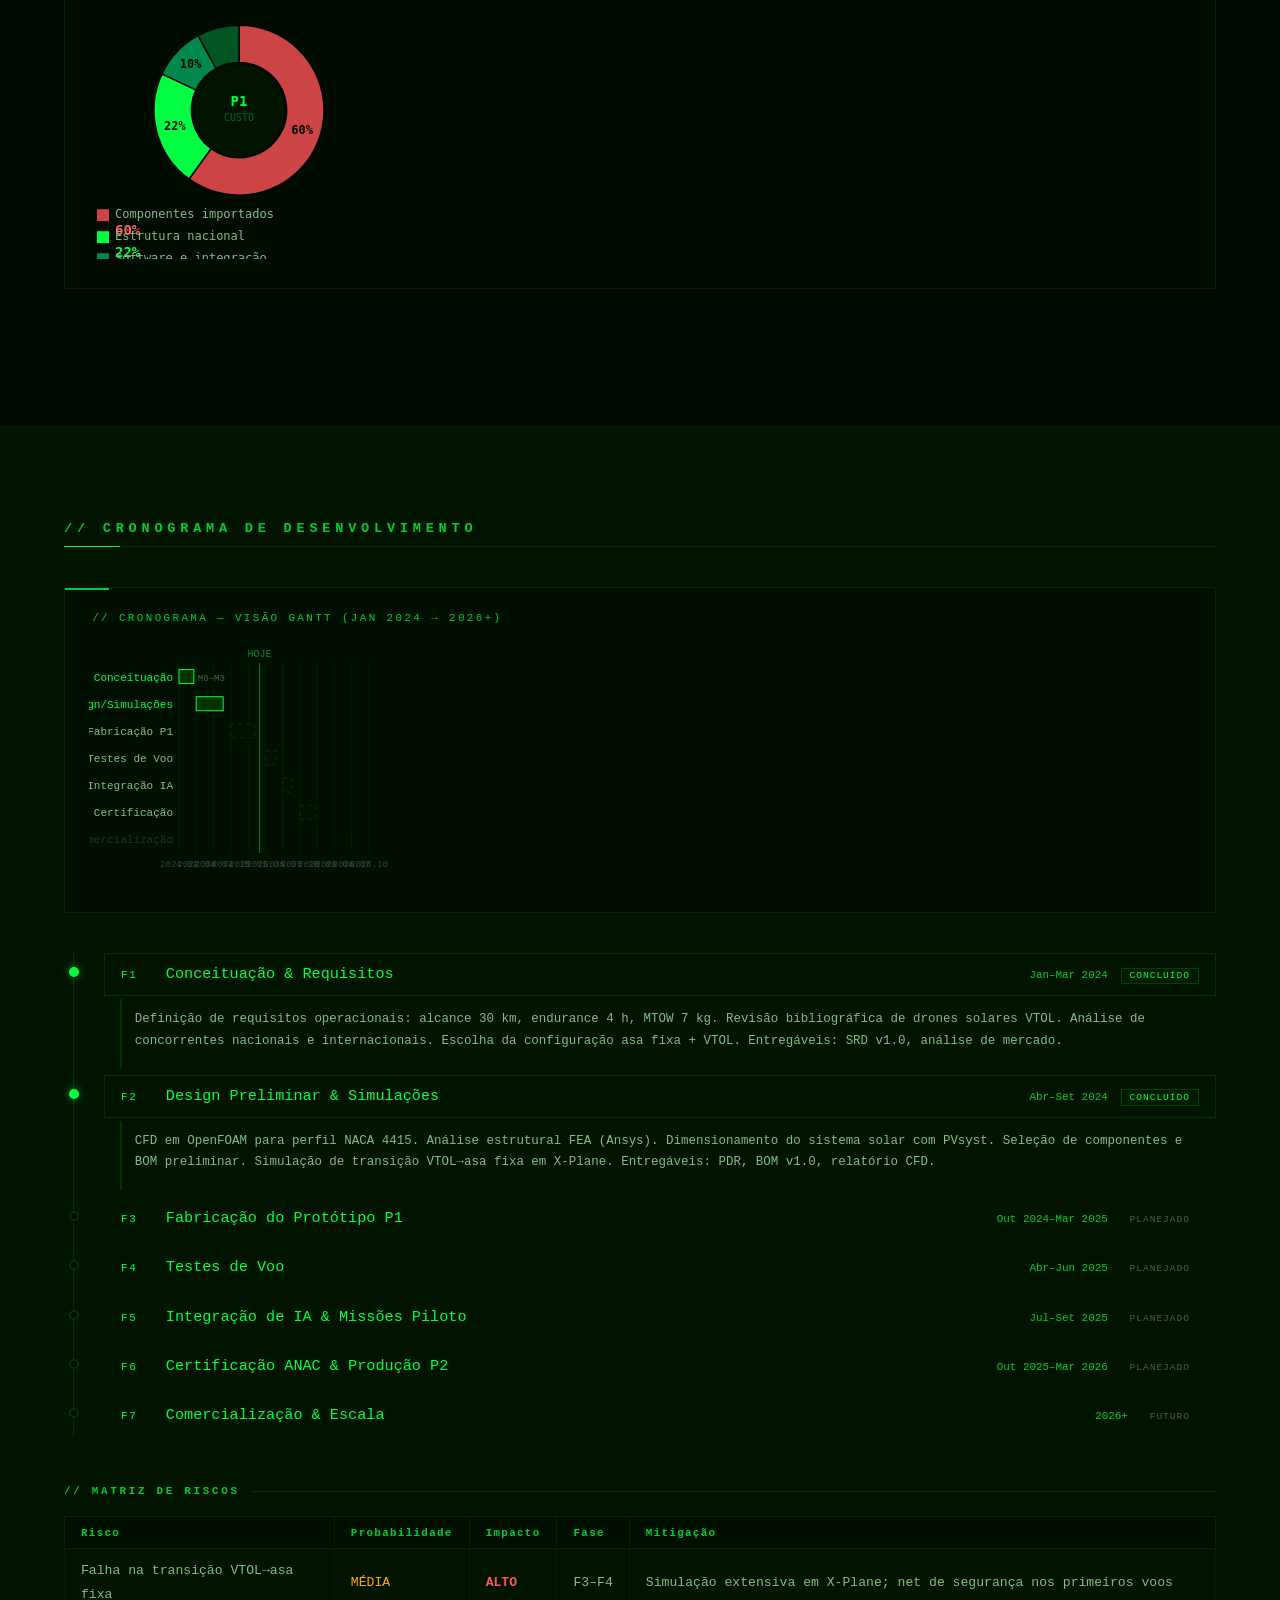
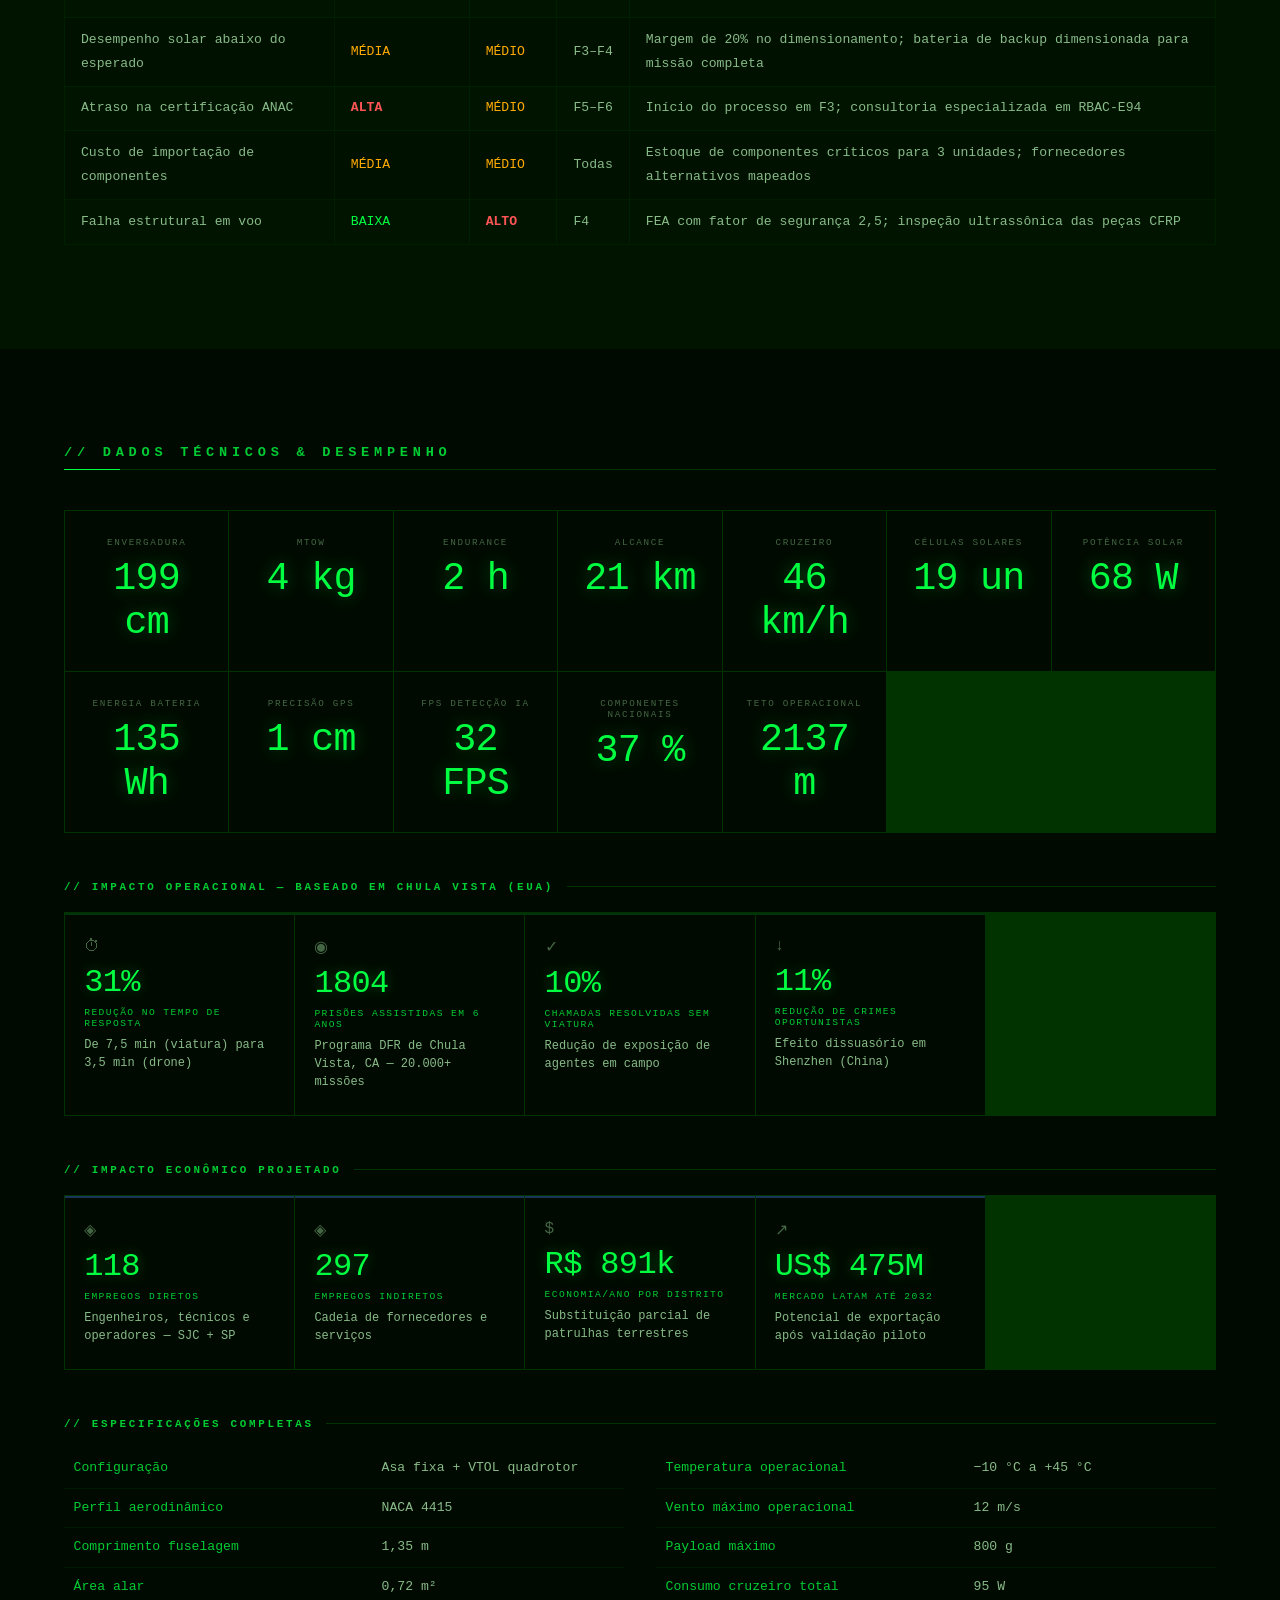
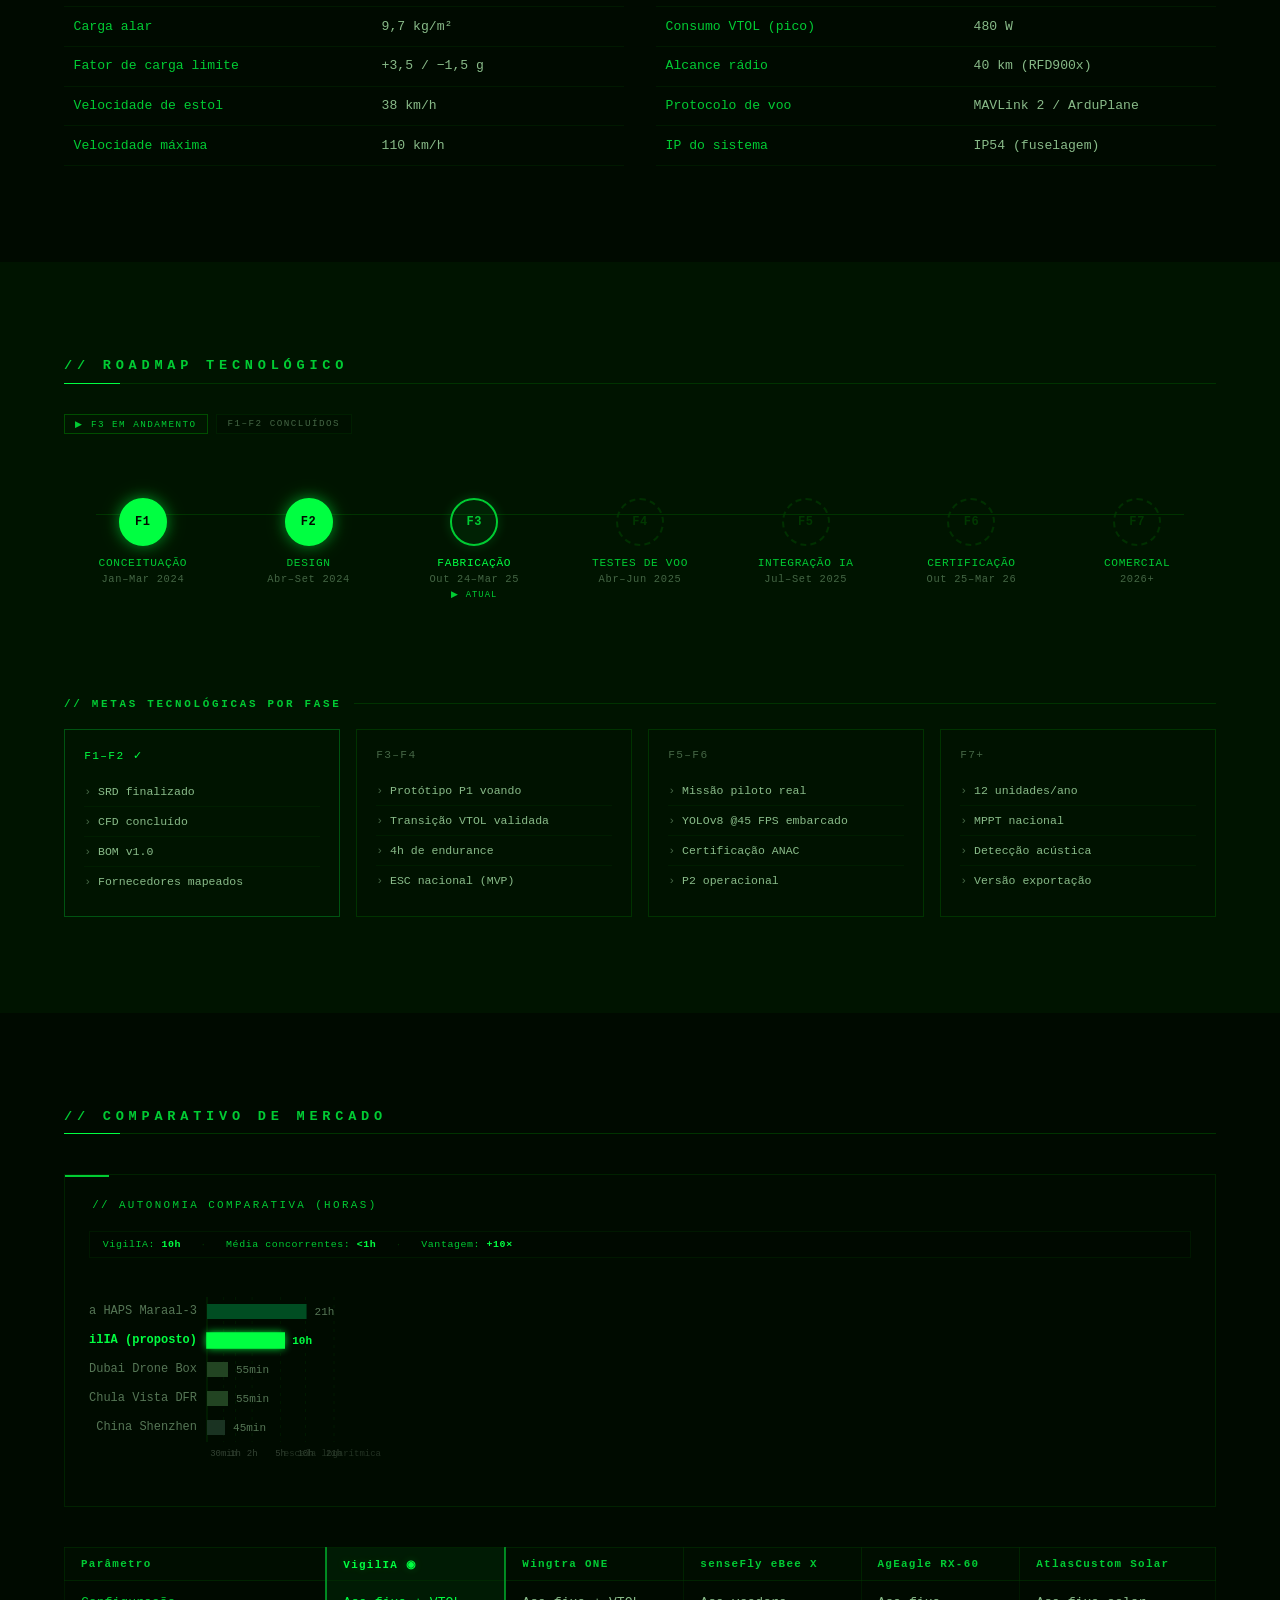
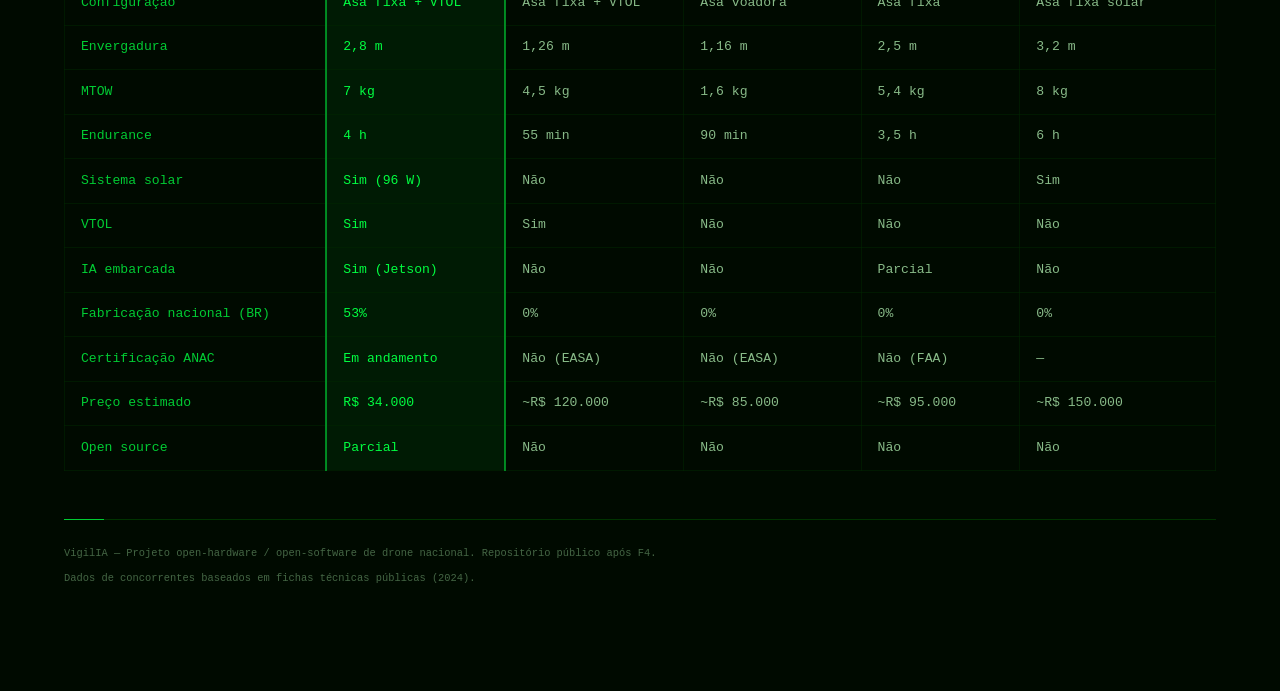
==== commit 6a6fcfa3: "responsive: full layout pass across all sections and breakpoints" ====
--- a/vigilia.html
+++ b/vigilia.html
@@ -206,6 +206,7 @@
       </div>
 
       <h3 class="subsection-title">// FLUXO DE ENERGIA</h3>
+      <div class="table-scroll-wrap">
       <table class="energy-table">
         <thead>
           <tr>
@@ -221,6 +222,7 @@
           <tr><td>Saldo diário (sol 4,5h)</td><td>—</td><td><strong>−265</strong></td><td>Recarga necessária</td><td class="neg">△</td></tr>
         </tbody>
       </table>
+      </div><!-- /.table-scroll-wrap -->
 
       <div class="chart-wrap" id="chart-energia">
         <div class="chart-title">// BALANÇO ENERGÉTICO POR MODO DE VOO (W)</div>
@@ -408,6 +410,7 @@
         </div>
 
         <h3 class="subsection-title">// TABELA DE CUSTOS — PROTÓTIPO P1</h3>
+        <div class="table-scroll-wrap">
         <table class="cost-table">
           <thead>
             <tr><th>Categoria</th><th>Itens</th><th>Custo Estimado (R$)</th><th>% do Total</th></tr>
@@ -421,6 +424,7 @@
             <tr class="total"><td colspan="2">TOTAL P1</td><td>34.323</td><td>100%</td></tr>
           </tbody>
         </table>
+        </div><!-- /.table-scroll-wrap -->
       </div>
     </div>
   </section>
@@ -529,6 +533,7 @@
       </div>
 
       <h3 class="subsection-title">// MATRIZ DE RISCOS</h3>
+      <div class="table-scroll-wrap">
       <table class="risk-table">
         <thead>
           <tr><th>Risco</th><th>Probabilidade</th><th>Impacto</th><th>Fase</th><th>Mitigação</th></tr>
@@ -561,6 +566,7 @@
           </tr>
         </tbody>
       </table>
+      </div><!-- /.table-scroll-wrap -->
     </div>
   </section>
 
--- a/css/layout.css
+++ b/css/layout.css
@@ -215,6 +215,13 @@
   overflow-x: auto;
 }
 
+/* --- Generic table scroll wrapper (energy, cost, risk tables) --- */
+.table-scroll-wrap {
+  overflow-x:              auto;
+  -webkit-overflow-scrolling: touch;
+  margin-bottom:           0.5rem;
+}
+
 /* --- Timeline vertical track --- */
 .timeline {
   position:     relative;
--- a/css/components.css
+++ b/css/components.css
@@ -333,7 +333,8 @@
 .tl-header {
   display:     flex;
   align-items: baseline;
-  gap:         0.8rem;
+  flex-wrap:   wrap;
+  gap:         0.4rem 0.8rem;
   padding:     0.7rem 1rem;
   cursor:      pointer;
   border:      1px solid transparent;
--- a/css/responsive.css
+++ b/css/responsive.css
@@ -1,6 +1,44 @@
 /* ==============================================
    responsive.css — Media queries (must load last)
    ============================================== */
+
+/* ============================================================
+   LARGE DESKTOP  ≤ 1200px
+   Smooth the transition before the layout hits its max-width.
+   Reduces heavy section padding on screens just above tablet.
+   ============================================================ */
+@media (max-width: 1200px) {
+  #secao-1, #secao-op,
+  #secao-2, #secao-3,
+  #secao-4, #secao-5,
+  #secao-6, #secao-7 { padding-left: 3rem; padding-right: 3rem; }
+}
+
+/* ============================================================
+   MEDIUM DESKTOP  ≤ 1024px
+   Handles the gap between full desktop and tablet breakpoint.
+   ============================================================ */
+@media (max-width: 1024px) {
+
+  /* ---- Section padding: step down before the 900px collapse ---- */
+  #secao-1, #secao-op,
+  #secao-2, #secao-3,
+  #secao-4, #secao-5,
+  #secao-6, #secao-7 { padding: 5rem 2.5rem; }
+
+  /* ---- Hero: constrain the visual panel before it gets too tight ---- */
+  .hero-visual { width: 420px; }
+
+  /* ---- Tech grid: 2 columns ahead of schedule ---- */
+  .tech-grid { grid-template-columns: repeat(2, 1fr); }
+
+  /* ---- Subsys grid: honour minimum width earlier ---- */
+  .subsys-grid { grid-template-columns: repeat(auto-fill, minmax(260px, 1fr)); }
+
+  /* ---- Roadmap: slightly tighter nodes ---- */
+  .rm-circle  { width: 2.6rem; height: 2.6rem; font-size: 0.7rem; }
+  .rm-label   { font-size: 0.65rem; }
+}
 
 /* ============================================================
    TABLET / SMALL DESKTOP  ≤ 900px
@@ -52,24 +90,44 @@
     flex-direction: column;
     gap:            2.5rem;
   }
-  .hero-visual { width: 100%; }
+  /* Full width, but max out so the drone scene doesn't get extreme */
+  .hero-visual {
+    width:     100%;
+    max-width: 540px;
+    margin:    0 auto;
+  }
 
   /* ---- Mission: single column, phases wrap ---- */
   .mission-layout  { grid-template-columns: 1fr; }
   .mphdr-status    { display: none; }
   /* ctrl row takes full width in the flex-wrap phase strip */
   .mission-ctrl    { flex: 0 0 100%; justify-content: center; }
-  .mission-phases { flex-direction: row; flex-wrap: wrap; }
-  .phase-item     { flex: 1 1 calc(33% - 4px); }
+  .mission-phases  { flex-direction: row; flex-wrap: wrap; }
+  .phase-item      { flex: 1 1 calc(33% - 4px); }
 
   /* ---- Tech grid: 2 columns ---- */
   .tech-grid { grid-template-columns: 1fr 1fr; }
 
-  /* ---- Reduce section padding ---- */
+  /* ---- Section padding ---- */
   #secao-1, #secao-op,
   #secao-2, #secao-3,
   #secao-4, #secao-5,
   #secao-6, #secao-7 { padding: 4rem 1.5rem; }
+
+  /* ---- Reduce top padding on first section slightly ---- */
+  #secao-1 { padding-top: 5rem; }
+
+  /* ---- Roadmap: allow horizontal scroll on tablet if needed ---- */
+  .roadmap-track { gap: 0.25rem; padding: 1.5rem 0 2.5rem; }
+  .rm-circle     { width: 2.4rem; height: 2.4rem; font-size: 0.68rem; }
+  .rm-label      { font-size: 0.62rem; }
+  .rm-label small { font-size: 0.58rem; }
+
+  /* ---- Specs two-col: reduce gap ---- */
+  .specs-two-col { gap: 1.2rem; }
+
+  /* ---- Stats: smaller font on tablet ---- */
+  .stat-value { font-size: 2rem; }
 }
 
 /* ============================================================
@@ -85,64 +143,83 @@
 
   /* ---- Drone scene min-height on small screens ---- */
   .hero-drone-scene { min-height: 200px; }
+  /* HUD corners too small — hide decorative frame on smallest scene */
+  .hero-drone-scene::before { display: none; }
 
   /* ---- Phase items: 2-up ---- */
   .phase-item  { flex: 1 1 calc(50% - 4px); }
 
+  /* ---- Mission controls ---- */
+  .mission-ctrl { justify-content: center; }
+
+  /* ---- Phase header: hide status chip ---- */
+  .mphdr-status { display: none; }
+
   /* ---- Tech grid: single column ---- */
   .tech-grid   { grid-template-columns: 1fr; }
 
-  /* ---- Roadmap: allow horizontal scroll on narrow viewports ---- */
+  /* ---- Roadmap: horizontal scroll on narrow viewports ---- */
   .roadmap-track { overflow-x: auto; padding-bottom: 0.5rem; }
 
-  /* ---- Stats: 2-up ---- */
+  /* ---- Stats: 2-up, smaller number ---- */
   .stats-grid  { grid-template-columns: repeat(2, 1fr); }
+  .stat-value  { font-size: 1.8rem; }
+  .stat-label  { font-size: 0.54rem; }
+
+  /* ---- Impact grid: value scaling ---- */
+  .impact-value { font-size: 1.6rem; }
+  .impact-label { font-size: 0.56rem; }
 
   /* ---- Section padding ---- */
   #secao-1, #secao-op,
   #secao-2, #secao-3,
   #secao-4, #secao-5,
   #secao-6, #secao-7 { padding: 3.5rem 1rem; }
+  #secao-1 { padding-top: 4.5rem; }
 
   /* ---- Roadmap labels ---- */
   .rm-label   { font-size: 0.6rem; }
-  .rm-label small { display: none; } /* hide dates on very small viewports */
+  .rm-label small { display: none; }
 
   /* ---- Comparative table: touch scroll ---- */
   .comp-table-wrapper { -webkit-overflow-scrolling: touch; }
 
-  /* ---- HUD corners hidden on very small scene ---- */
-  .hero-drone-scene::before { display: none; }
-
   /* ---- Section badges: tighter ---- */
   .section-badge-row { margin-bottom: 1.5rem; }
 
-  /* ---- Mission phase header: hide status chip ---- */
-  .mphdr-status { display: none; }
-
-  /* ---- Mission controls: center-align ---- */
-  .mission-ctrl { justify-content: center; }
-
   /* ---- Chart KPI: smaller gap ---- */
-  .chart-kpi { gap: 0.7rem; font-size: 0.6rem; }
+  .chart-kpi {
+    gap:       0.5rem;
+    font-size: 0.58rem;
+    flex-wrap: wrap;
+  }
+  .kpi-sep { display: none; }
 
   /* ---- Specs table: single column ---- */
   .specs-two-col { grid-template-columns: 1fr; }
 
   /* ---- Timeline node name ---- */
-  .tl-name { font-size: 0.85rem; }
+  .tl-name   { font-size: 0.85rem; }
+  .tl-date   { font-size: 0.62rem; }
+  .tl-status { font-size: 0.55rem; padding: 0.08rem 0.4rem; }
 
   /* ---- Component tabs: horizontal scroll instead of wrap ---- */
   .comp-tabs { overflow-x: auto; flex-wrap: nowrap; -webkit-overflow-scrolling: touch; }
   .comp-tab  { white-space: nowrap; flex-shrink: 0; }
 
   /* ---- Chart canvases: never overflow their wrapper ---- */
-  .chart-wrap        { overflow: hidden; }
+  .chart-wrap        { overflow: hidden; padding: 1rem; }
   .chart-wrap canvas { width: 100% !important; }
 
   /* ---- Roadmap nodes: tighter on phones ---- */
   .roadmap-node { padding: 0.5rem 0.4rem; min-width: 52px; }
-  .rm-icon      { font-size: 1.2rem; }
+  .rm-circle    { width: 2rem; height: 2rem; font-size: 0.62rem; }
+
+  /* ---- Mission canvas: keep aspect ratio ---- */
+  #mission-canvas { height: auto; }
+
+  /* ---- Subsection title: reduce spacing ---- */
+  .subsection-title { margin: 2rem 0 1rem; font-size: 0.62rem; }
 }
 
 /* ============================================================
@@ -151,14 +228,100 @@
 @media (max-width: 480px) {
   /* ---- Impact grid: single column ---- */
   .impact-grid { grid-template-columns: 1fr; }
+
+  /* ---- Hero: tighten section minimum height ---- */
+  #secao-1 { min-height: auto; padding-top: 5rem; padding-bottom: 3rem; }
+
+  /* ---- Timeline: phase header layout on small phones ---- */
+  .tl-phase  { font-size: 0.62rem; }
+  .tl-name   { width: 100%; font-size: 0.82rem; }
+  .tl-date   { font-size: 0.58rem; }
+
+  /* ---- Mission phase items: 2 per row max ---- */
+  .phase-item { flex: 1 1 calc(50% - 4px); }
+
+  /* ---- Subsys/comp grid: force 1 column on true phones ---- */
+  .subsys-grid { grid-template-columns: 1fr; }
+  .comp-grid   { grid-template-columns: 1fr; }
+
+  /* ---- Chart KPI: stack vertically ---- */
+  .chart-kpi { flex-direction: column; align-items: flex-start; gap: 0.4rem; }
+}
+
+/* ============================================================
+   STANDARD PHONE  ≤ 430px
+   ============================================================ */
+@media (max-width: 430px) {
+
+  /* ---- Section padding: minimum breathing room ---- */
+  #secao-1, #secao-op,
+  #secao-2, #secao-3,
+  #secao-4, #secao-5,
+  #secao-6, #secao-7 { padding: 3rem 0.85rem; }
+  #secao-1 { padding-top: 4.5rem; }
+
+  /* ---- Hero text ---- */
+  .hero-title    { font-size: 2.9rem; }
+  .hero-subtitle { font-size: 0.82rem; }
+  .hero-tel      { gap: 0.4rem; }
+  .hero-tel span { font-size: 0.62rem; padding: 0.2rem 0.5rem; }
+
+  /* ---- Nav padding ---- */
+  #navbar { padding: 0.65rem 0.85rem; }
+
+  /* ---- Section title: reduce letter-spacing ---- */
+  .section-title { letter-spacing: 0.2em; font-size: 0.78rem; }
+
+  /* ---- Stats: 2-up, tighter ---- */
+  .stat-block  { padding: 1.2rem 0.6rem; }
+  .stat-value  { font-size: 1.6rem; }
+
+  /* ---- Impact cards: tighter ---- */
+  .impact-card  { padding: 1.2rem 0.8rem; }
+  .impact-value { font-size: 1.4rem; }
+
+  /* ---- Phase items: full width on very small phones ---- */
+  .phase-item { flex: 1 1 100%; }
+
+  /* ---- Timeline: reduce padding ---- */
+  .timeline { padding-left: 1.8rem; }
+  .tl-dot   { left: -1.6rem; }
+  .tl-header { padding: 0.6rem 0.6rem; gap: 0.3rem 0.5rem; }
+  .tl-body   { padding: 0 0.6rem; }
+
+  /* ---- Roadmap: tightest ---- */
+  .rm-circle  { width: 1.8rem; height: 1.8rem; font-size: 0.58rem; }
+  .rm-label   { font-size: 0.55rem; }
+
+  /* ---- Chart wrap: minimal padding ---- */
+  .chart-wrap { padding: 0.8rem; margin: 1.5rem 0; }
+  .chart-title { font-size: 0.6rem; letter-spacing: 0.15em; }
+
+  /* ---- Subsection titles ---- */
+  .subsection-title { font-size: 0.6rem; letter-spacing: 0.18em; }
+
+  /* ---- Comp tab: smaller text ---- */
+  .comp-tab { font-size: 0.62rem; padding: 0.45rem 0.9rem; }
+
+  /* ---- Back-to-top: less intrusive ---- */
+  #btn-topo { right: 1rem; bottom: 1rem; padding: 0.4rem 0.7rem; font-size: 0.7rem; }
 }
 
 /* ============================================================
    VERY SMALL  ≤ 380px
    ============================================================ */
 @media (max-width: 380px) {
-  .hero-title    { font-size: 2.8rem; }
+  .hero-title    { font-size: 2.6rem; }
   .stats-grid    { grid-template-columns: repeat(2, 1fr); }
-  .phase-item    { flex: 1 1 100%; }
-  .hero-tel span { font-size: 0.65rem; }
-}
+  .hero-tel span { font-size: 0.6rem; }
+
+  /* ---- Section padding: absolute minimum ---- */
+  #secao-1, #secao-op,
+  #secao-2, #secao-3,
+  #secao-4, #secao-5,
+  #secao-6, #secao-7 { padding: 2.8rem 0.7rem; }
+  #secao-1 { padding-top: 4rem; }
+
+  /* ---- Roadmap line removal at this width — labels barely fit ---- */
+  .roadmap-line { display: none; }
+}
